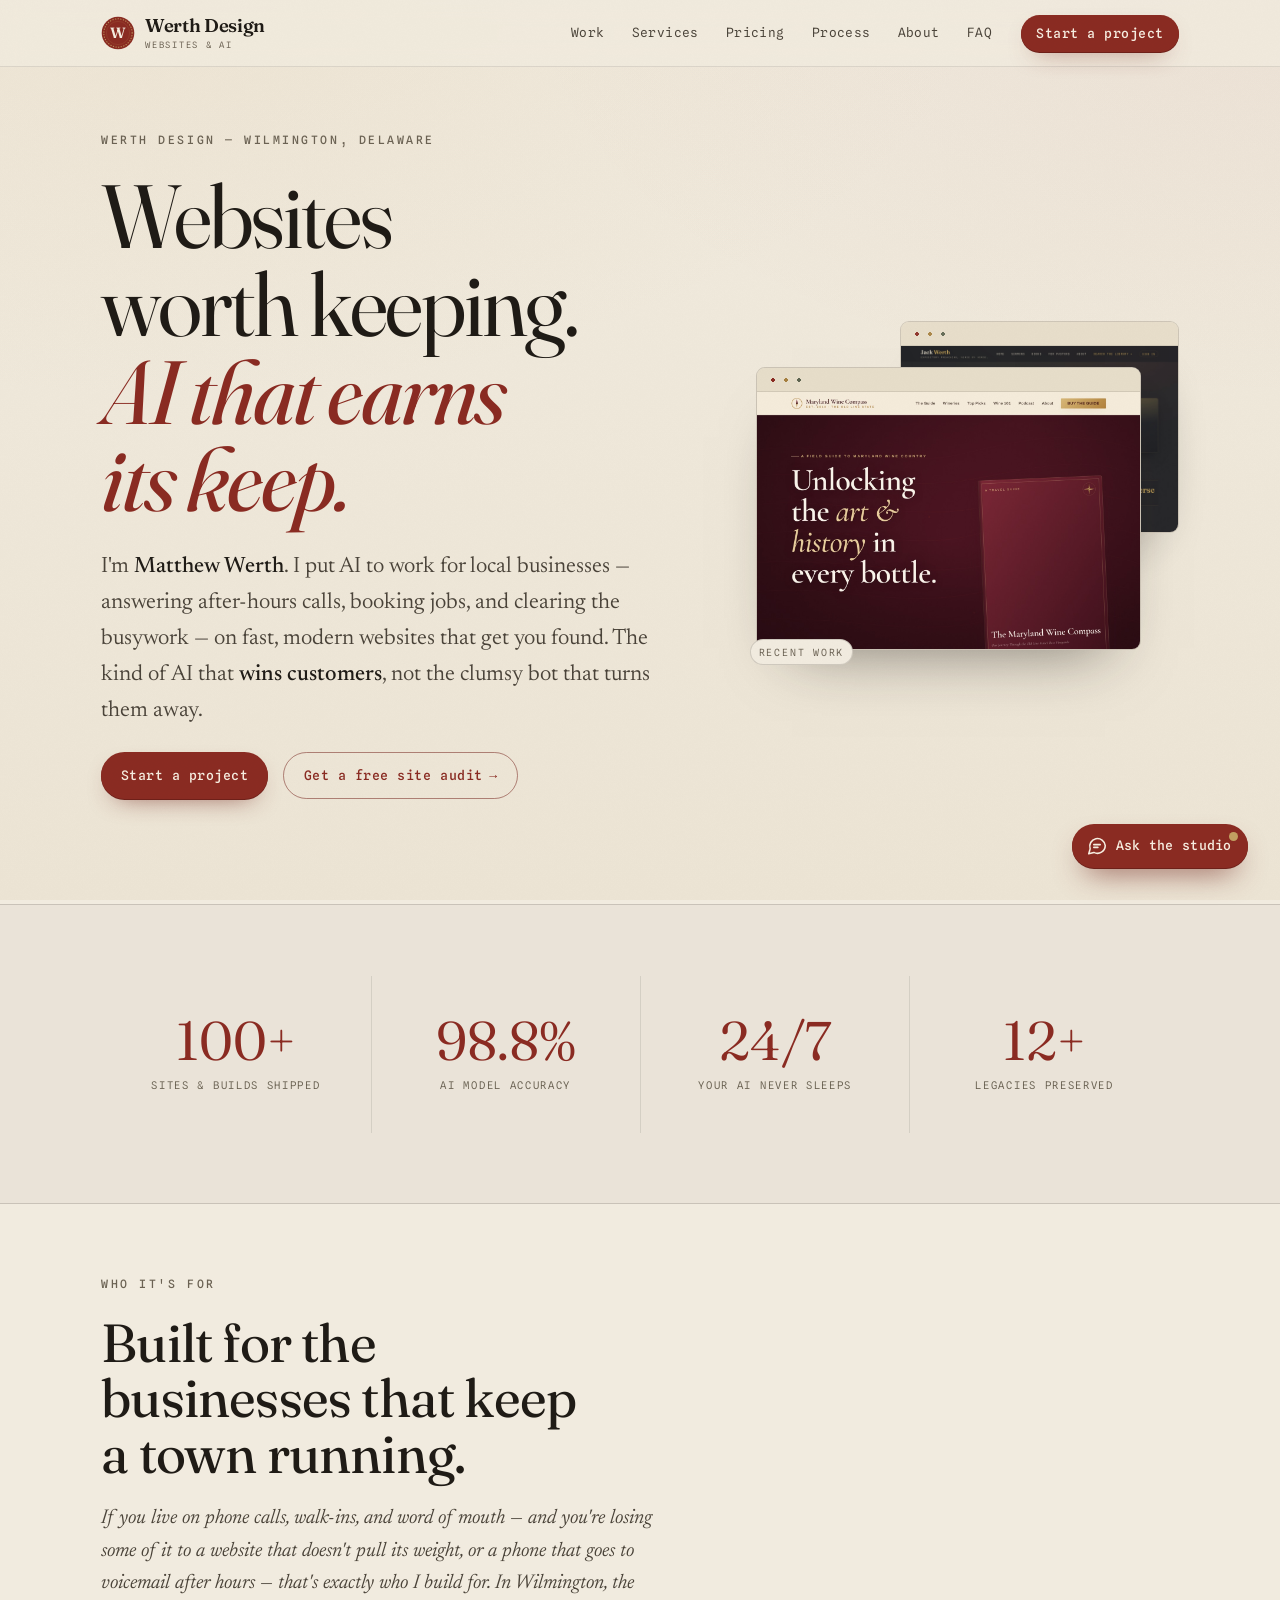
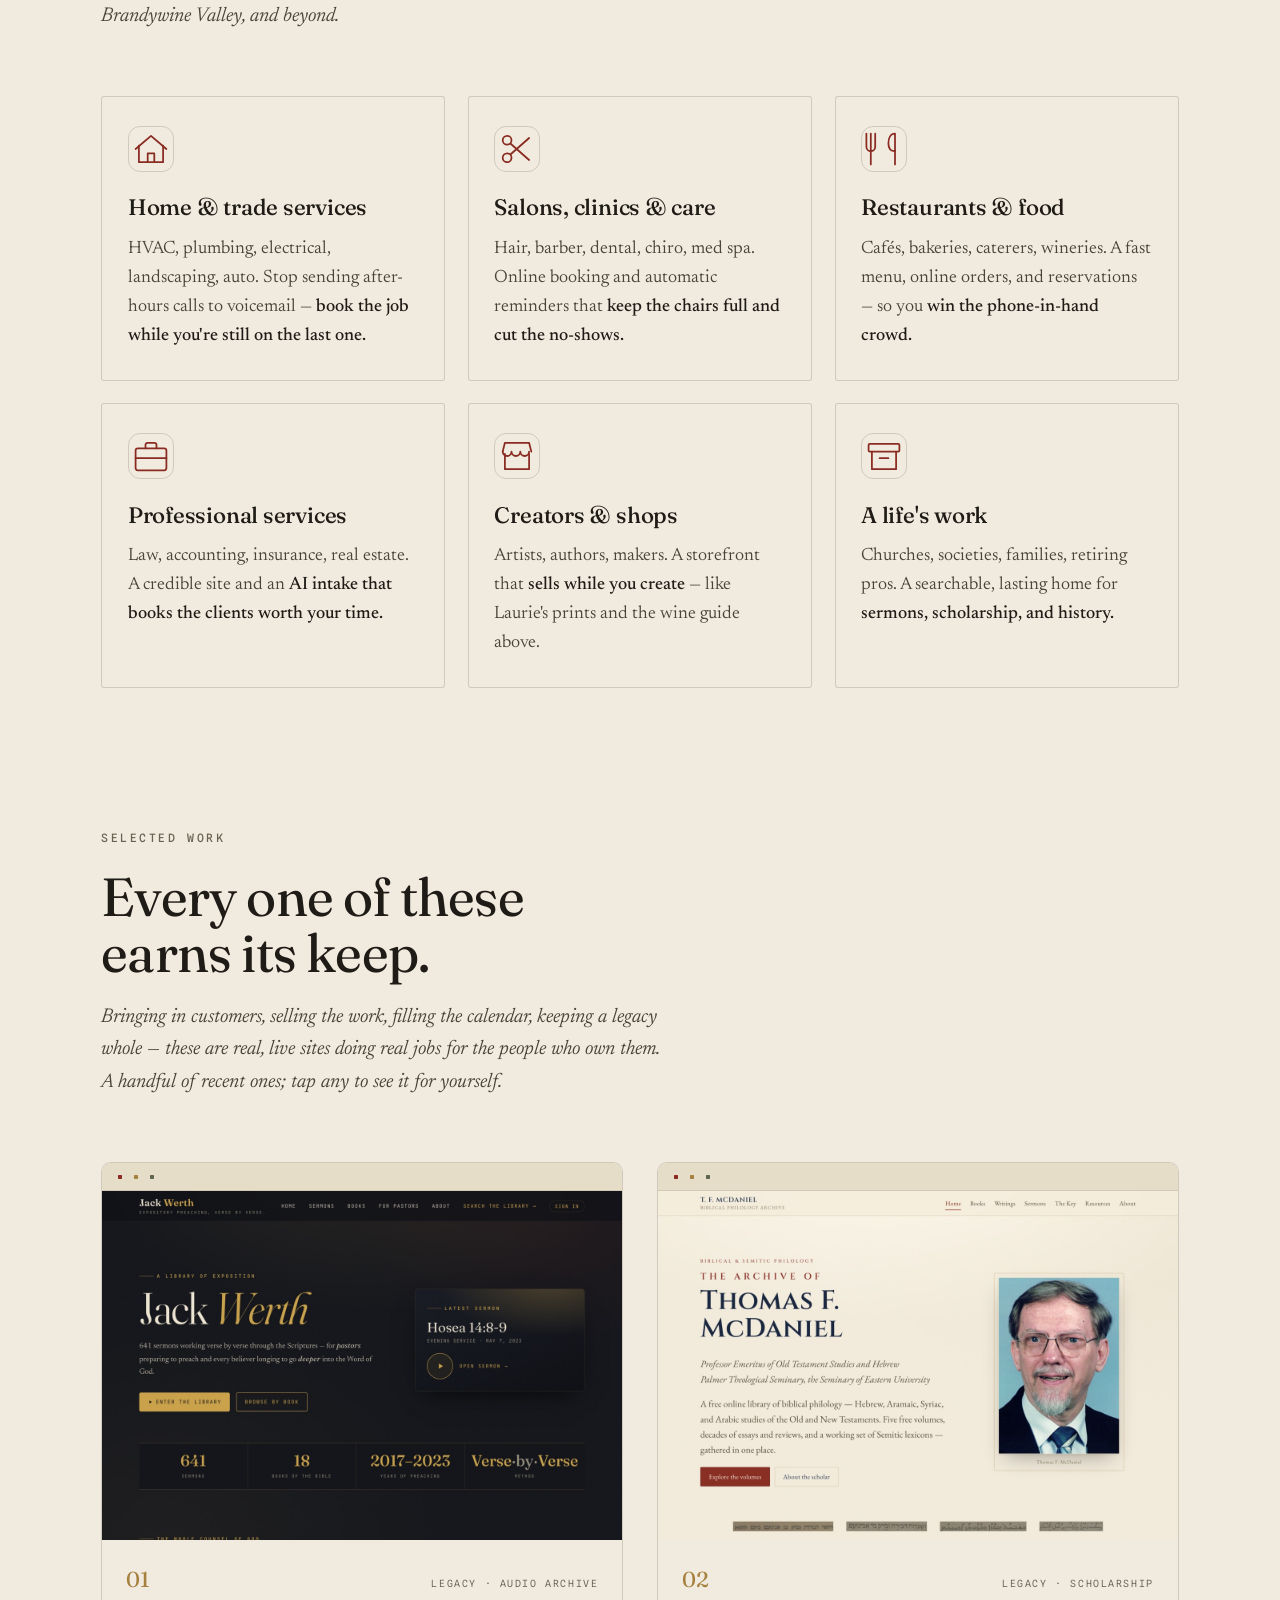
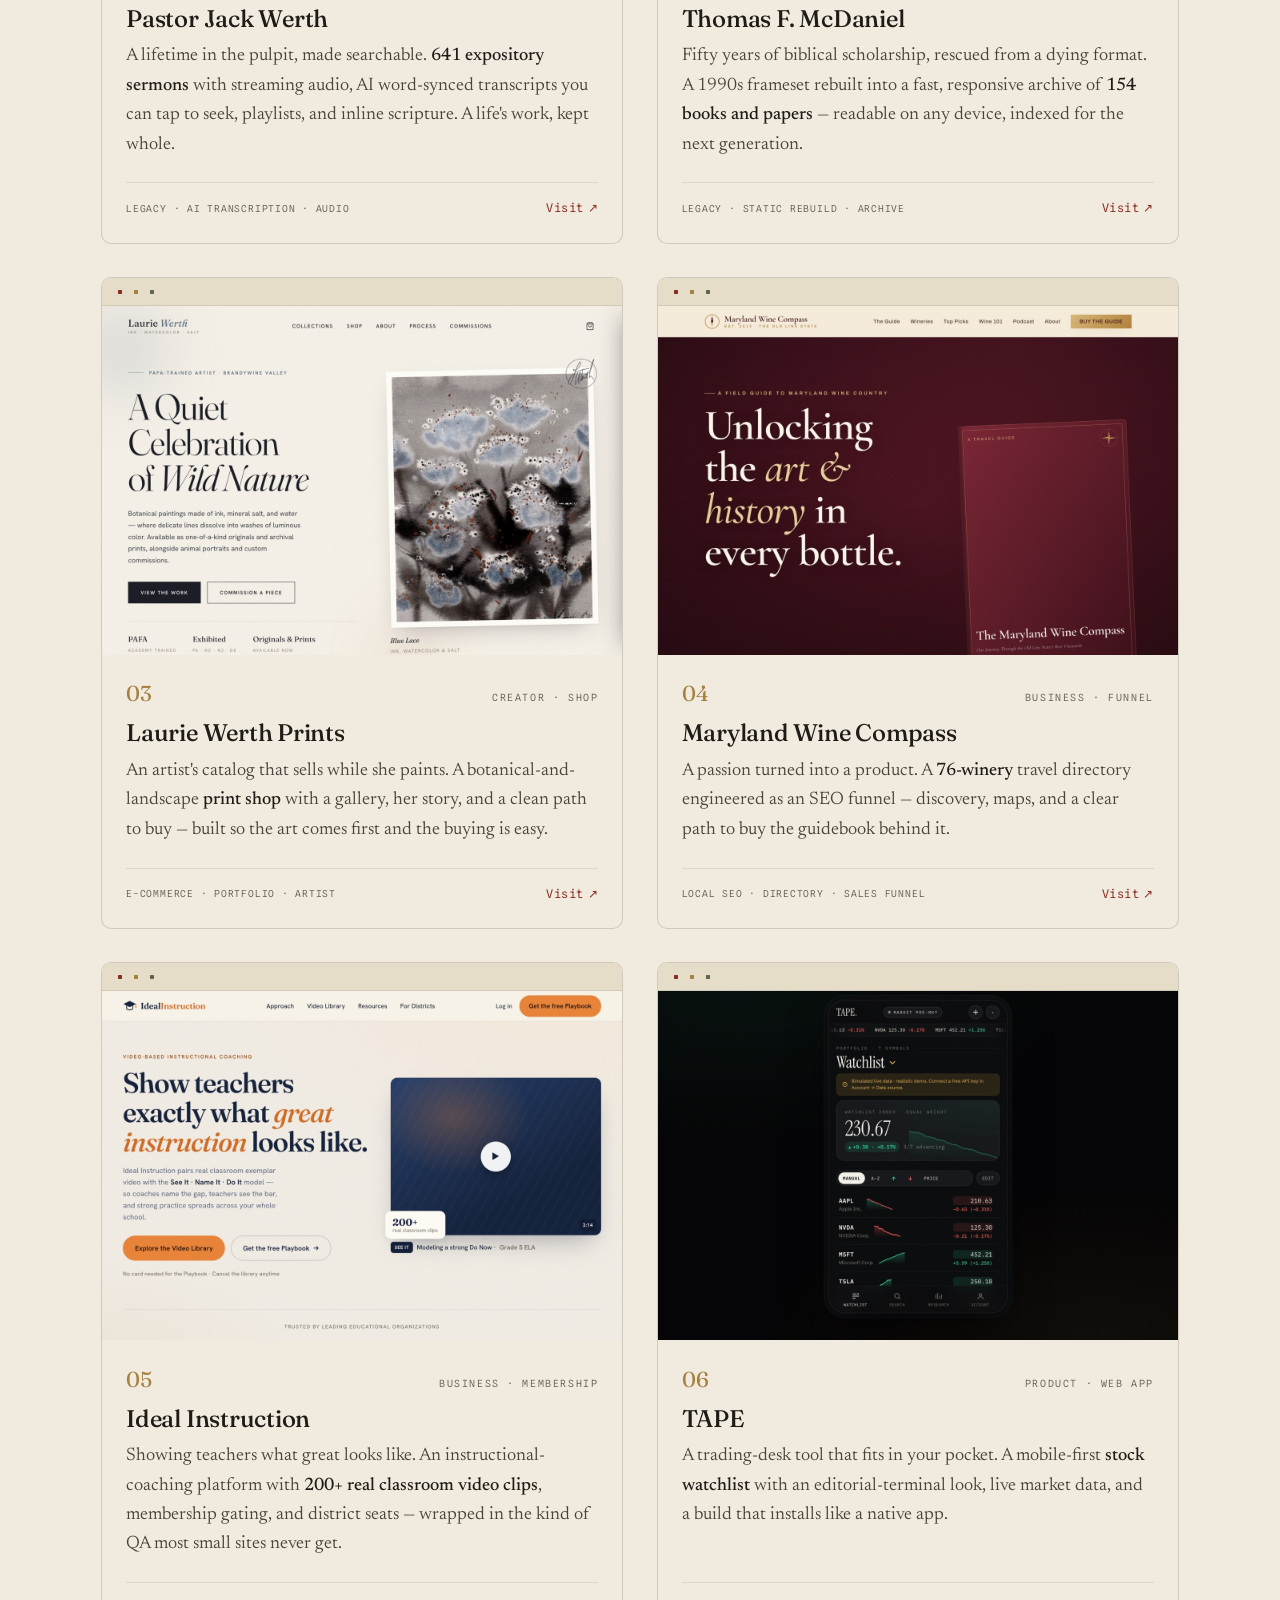
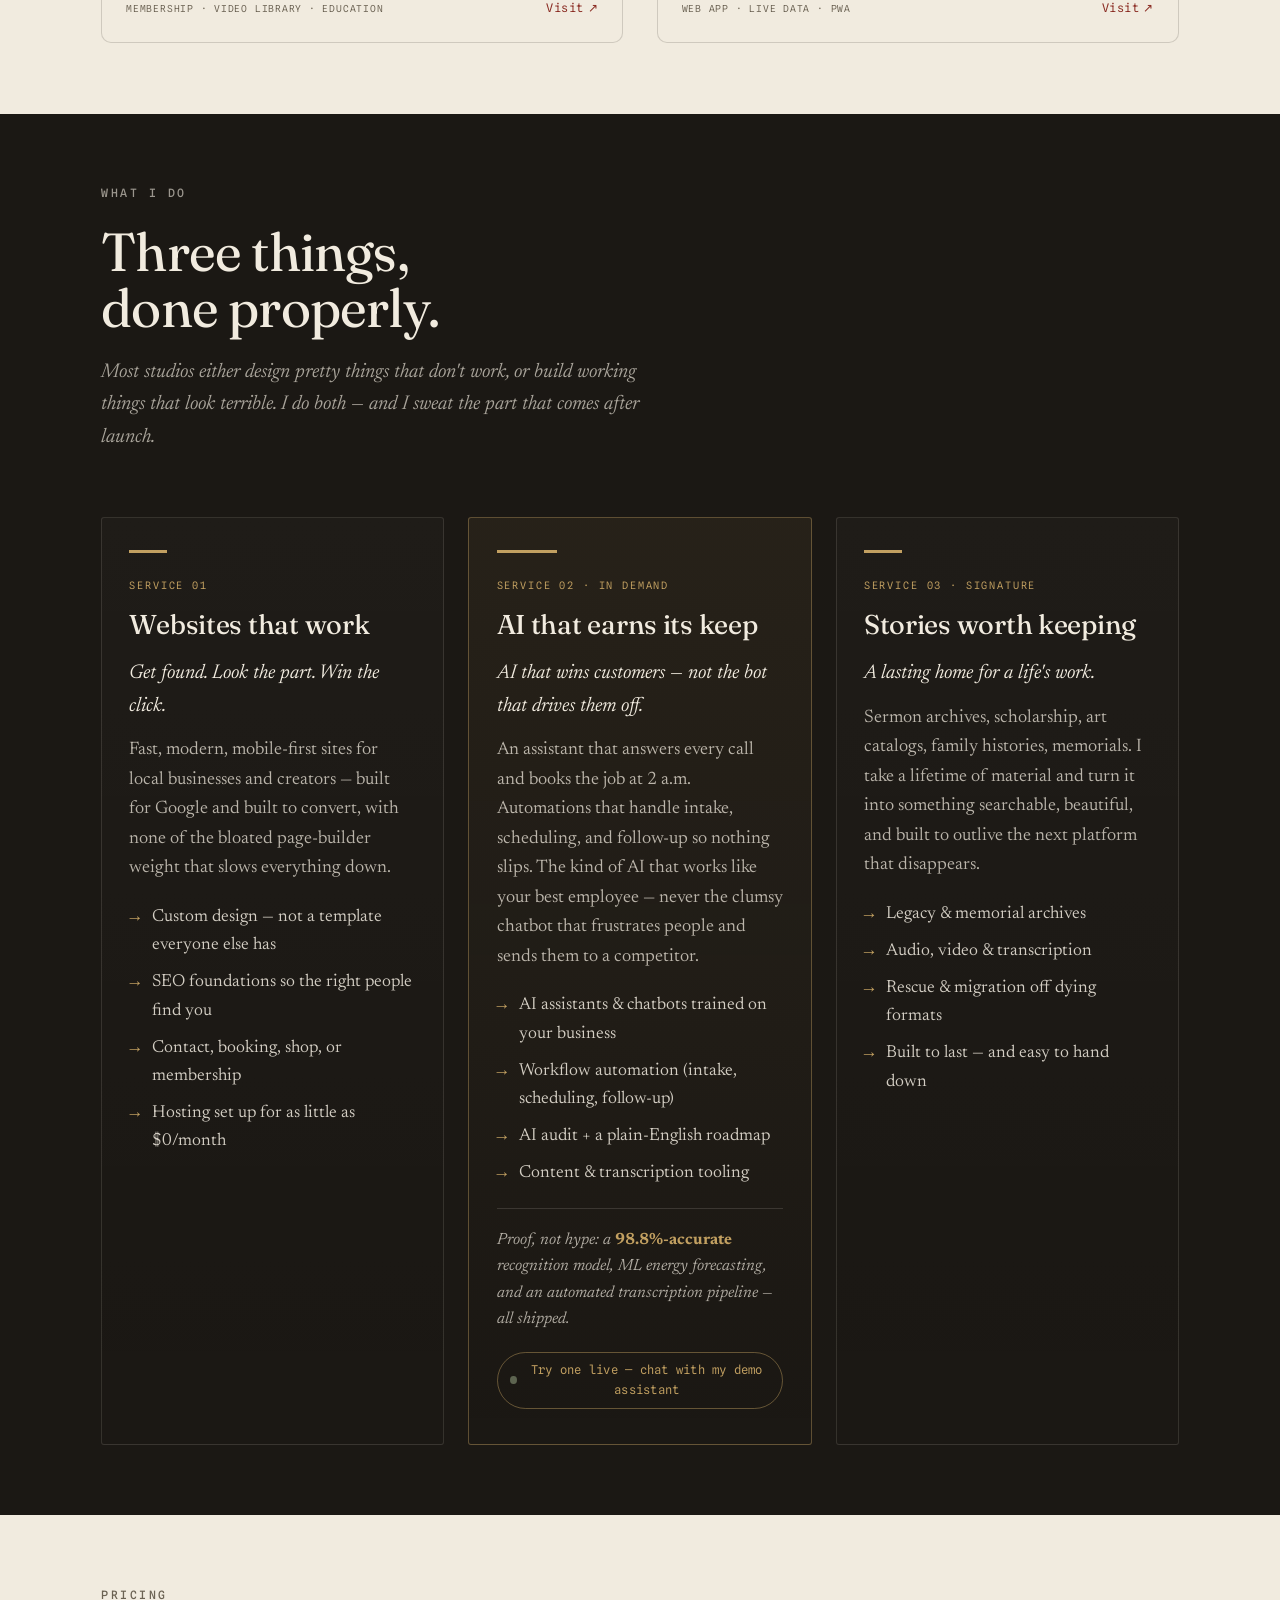
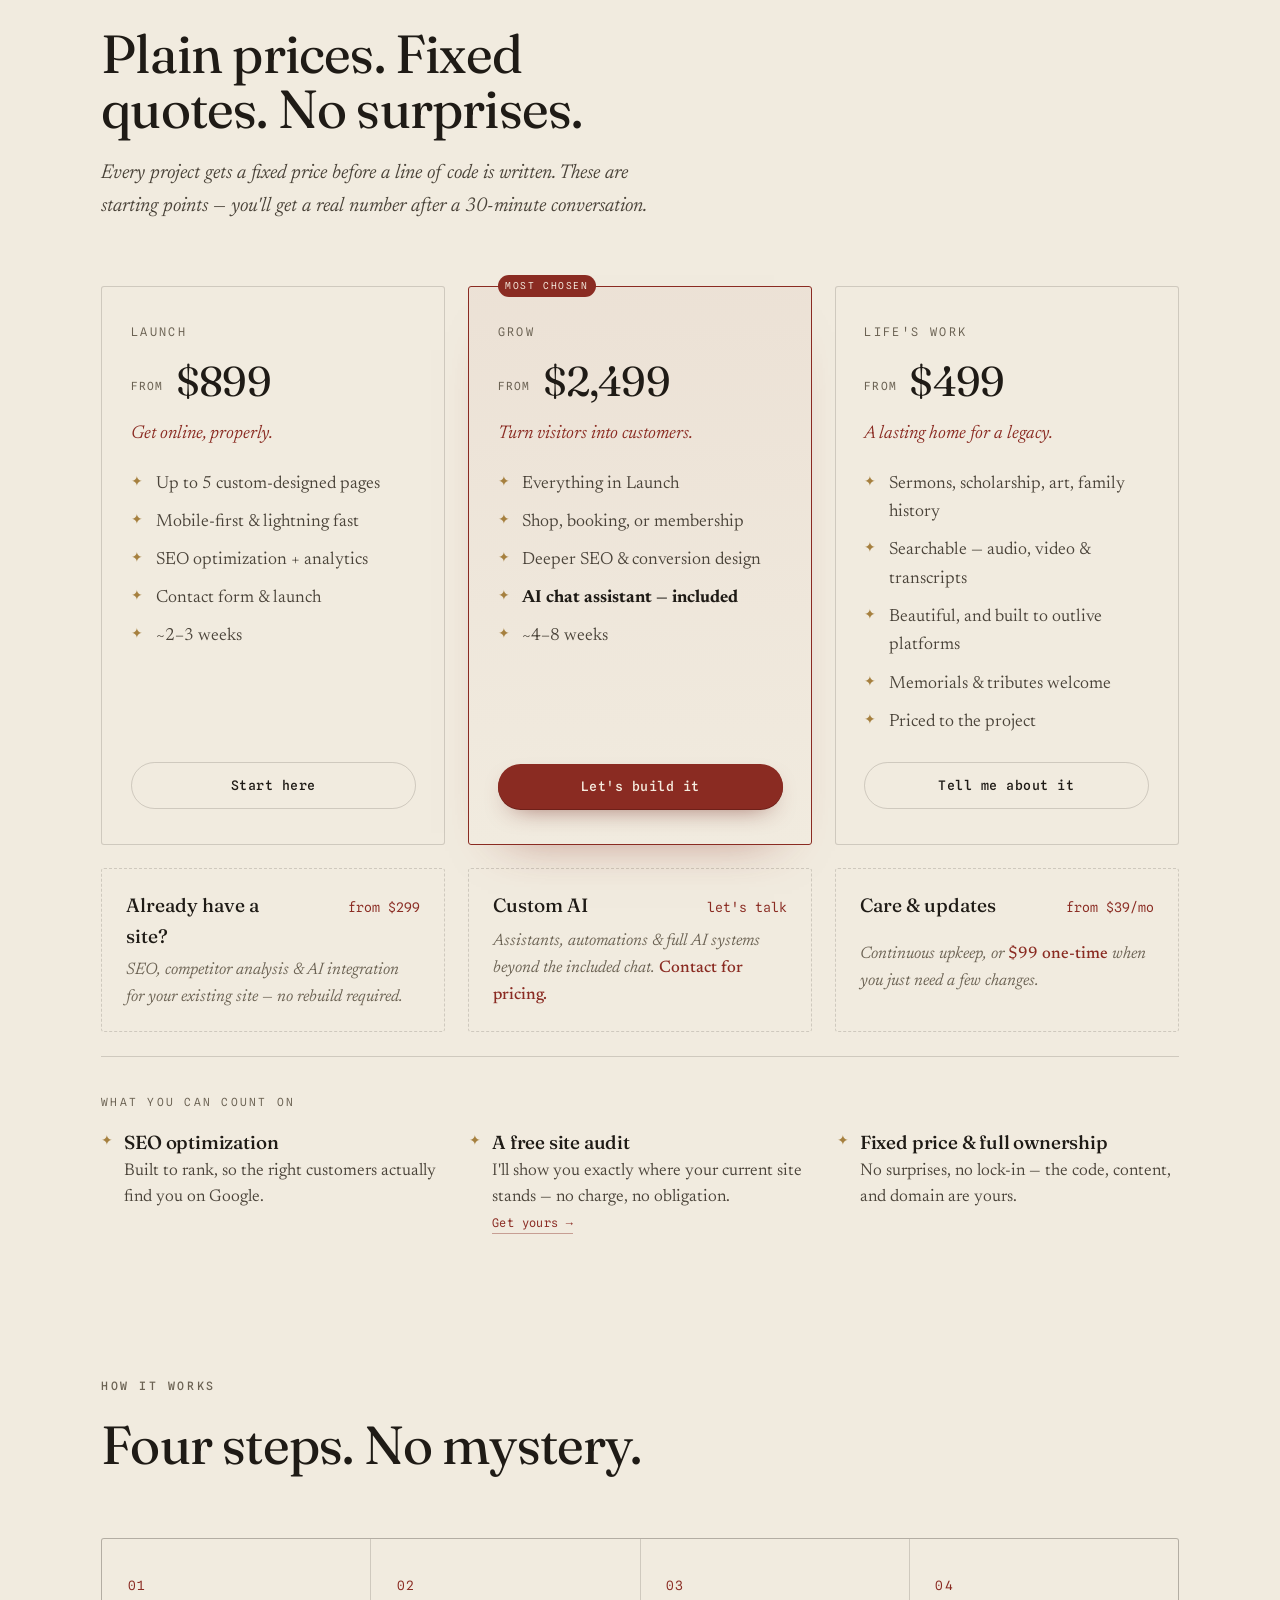
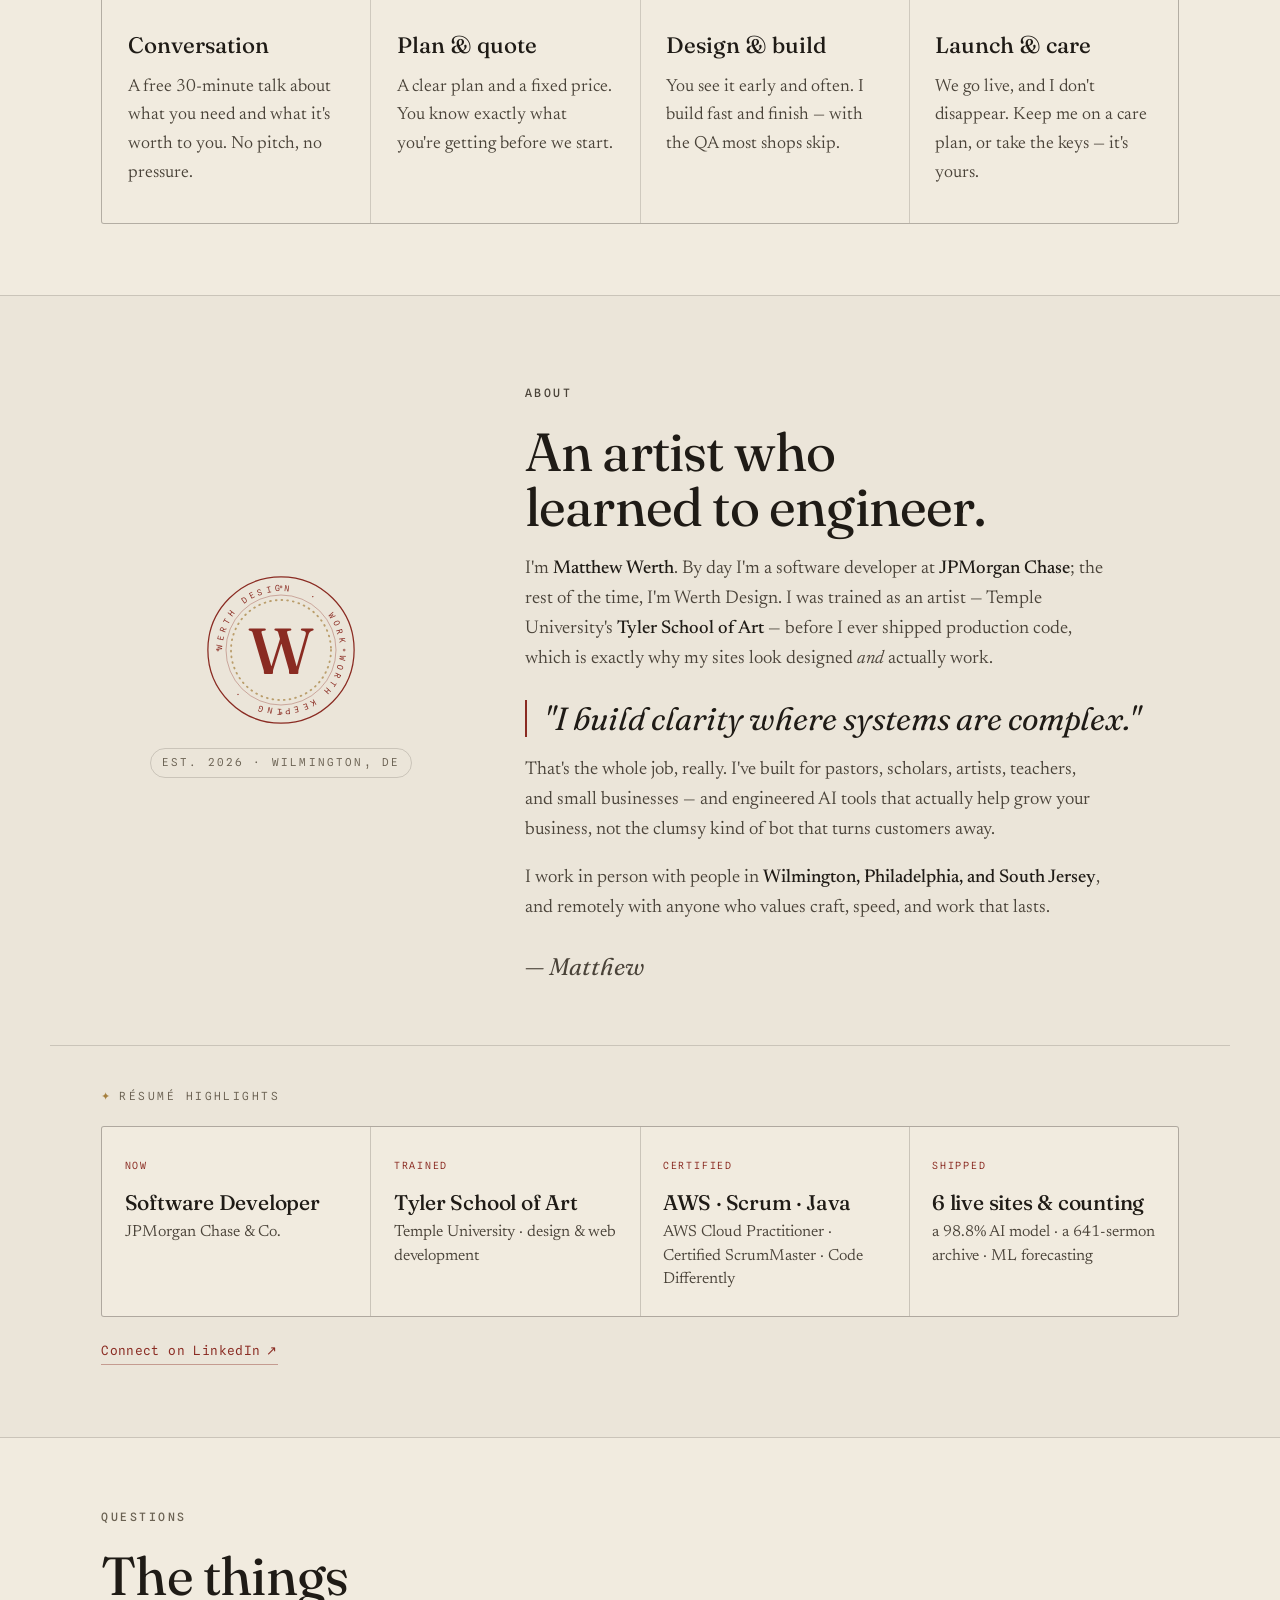
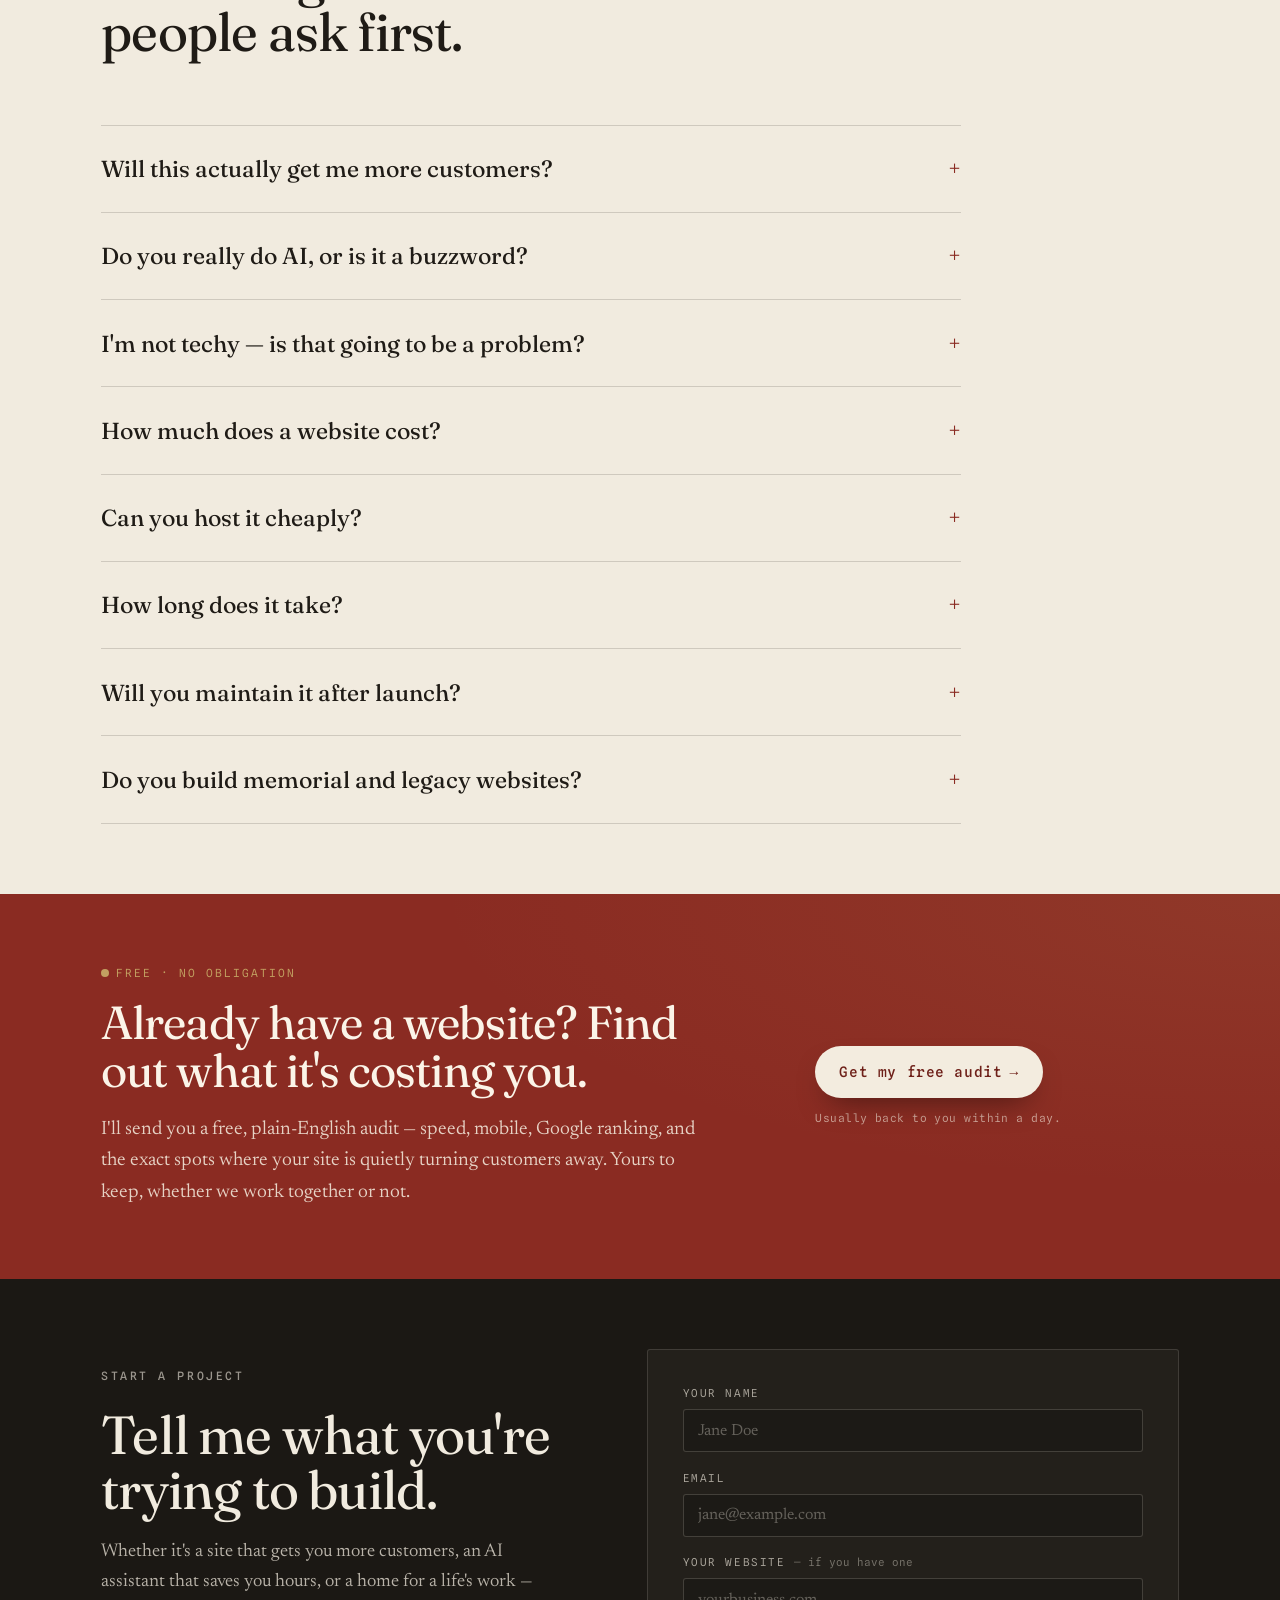
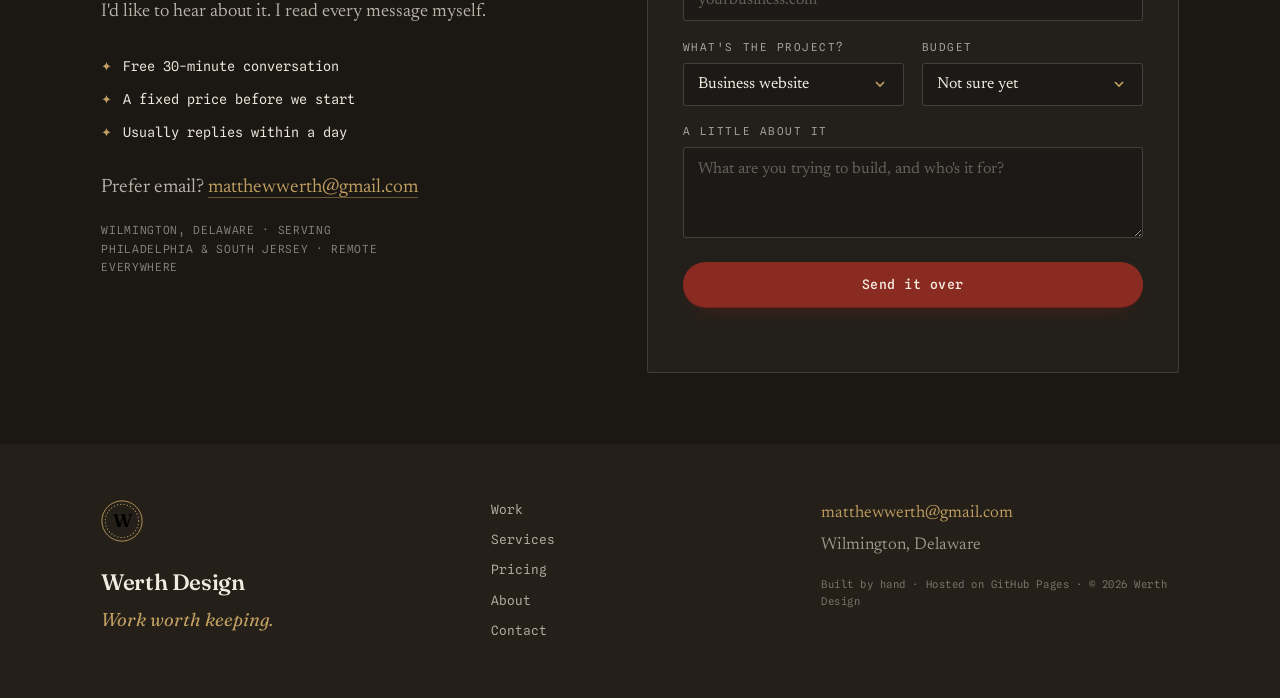
==== index.html @ b3cd01d4 "Raven chatbot: wire to Claude-backed Worker (scripted KB now the offline fallback) Co-Authored-By: C" ====
<!DOCTYPE html>
<html lang="en">
<head>
  <meta charset="UTF-8" />
  <meta name="viewport" content="width=device-width, initial-scale=1.0" />

  <!-- ============== SEO: PRIMARY ============== -->
  <title>Werth Design — AI &amp; websites that grow local businesses | Wilmington, DE</title>
  <meta name="description" content="Werth Design puts AI to work for local businesses — answering calls, booking jobs, and clearing the busywork — on fast websites that get you found on Google. Real AI implementation and web design in Wilmington, DE, serving Philadelphia &amp; South Jersey. Projects from $1,800, plus free site audits." />
  <meta name="keywords" content="web design Wilmington DE, small business website, AI consulting small business, AI implementation, AI chatbot for business, memorial website design, legacy website, life's work archive, sermon archive website, website designer Delaware, Philadelphia web designer, South Jersey web design" />
  <meta name="author" content="Matthew Werth" />
  <meta name="robots" content="index, follow, max-image-preview:large" />
  <link rel="canonical" href="https://werth.design/" />

  <!-- ============== SEO: OPEN GRAPH ============== -->
  <meta property="og:type" content="website" />
  <meta property="og:site_name" content="Werth Design" />
  <meta property="og:title" content="Werth Design — AI &amp; websites that grow local businesses" />
  <meta property="og:description" content="AI that wins customers — not the bot that drives them off — on fast websites that get you found. Real AI implementation &amp; web design in Wilmington, DE." />
  <meta property="og:url" content="https://werth.design/" />
  <meta property="og:image" content="https://werth.design/assets/og-image.png" />
  <meta property="og:image:width" content="1200" />
  <meta property="og:image:height" content="630" />
  <meta property="og:image:type" content="image/png" />
  <meta property="og:image:alt" content="Werth Design — Websites worth keeping. AI that earns its keep." />
  <meta property="og:locale" content="en_US" />

  <!-- ============== SEO: TWITTER ============== -->
  <meta name="twitter:card" content="summary_large_image" />
  <meta name="twitter:title" content="Werth Design — AI &amp; websites that grow local businesses" />
  <meta name="twitter:description" content="AI that wins customers — not the bot that drives them off — on fast websites that get you found. Real AI implementation &amp; web design in Wilmington, DE." />
  <meta name="twitter:image" content="https://werth.design/assets/og-image.png" />

  <meta name="theme-color" content="#1b1814" />
  <link rel="icon" type="image/svg+xml" href="assets/favicon.svg" />

  <!-- ============== FONTS ============== -->
  <link rel="preconnect" href="https://fonts.googleapis.com" />
  <link rel="preconnect" href="https://fonts.gstatic.com" crossorigin />
  <link href="https://fonts.googleapis.com/css2?family=Fraunces:ital,opsz,wght@0,9..144,300..700;1,9..144,400..600&family=Newsreader:ital,opsz,wght@0,6..72,300..500;1,6..72,300..420&family=Spline+Sans+Mono:wght@400;500;600&display=swap" rel="stylesheet" />

  <link rel="stylesheet" href="assets/styles.css?v=11" />
  <link rel="stylesheet" href="assets/chatbot.css?v=6" />

  <!-- ============== SEO: STRUCTURED DATA ============== -->
  <script type="application/ld+json">
  {
    "@context": "https://schema.org",
    "@type": "ProfessionalService",
    "name": "Werth Design",
    "description": "Web design, AI implementation, and legacy & memorial archive websites for small businesses, creators, and families.",
    "url": "https://werth.design/",
    "image": "https://werth.design/assets/og-image.png",
    "founder": {
      "@type": "Person",
      "name": "Matthew Werth",
      "jobTitle": "Web Designer & AI Developer",
      "alumniOf": { "@type": "CollegeOrUniversity", "name": "Temple University, Tyler School of Art" },
      "sameAs": ["https://www.linkedin.com/in/matthewwerth"]
    },
    "email": "matthewwerth@gmail.com",
    "priceRange": "$$",
    "areaServed": [
      { "@type": "City", "name": "Wilmington", "address": { "@type": "PostalAddress", "addressRegion": "DE", "addressCountry": "US" } },
      { "@type": "City", "name": "Philadelphia", "address": { "@type": "PostalAddress", "addressRegion": "PA", "addressCountry": "US" } },
      { "@type": "AdministrativeArea", "name": "South Jersey" }
    ],
    "address": { "@type": "PostalAddress", "addressLocality": "Wilmington", "addressRegion": "DE", "postalCode": "19810", "addressCountry": "US" },
    "knowsAbout": ["Web design", "AI implementation", "AI chatbots", "Workflow automation", "Memorial websites", "Legacy archives", "SEO", "GitHub Pages hosting"],
    "makesOffer": [
      { "@type": "Offer", "name": "Launch website", "priceCurrency": "USD", "price": "899", "description": "A fast, modern website that gets a local business found." },
      { "@type": "Offer", "name": "Grow website with AI chat", "priceCurrency": "USD", "price": "2499", "description": "A site that converts, with an AI chat assistant included." },
      { "@type": "Offer", "name": "Life's work / legacy site", "priceCurrency": "USD", "price": "499", "description": "A lasting, searchable home for a legacy or memorial." },
      { "@type": "Offer", "name": "Existing-site SEO, competitor analysis & AI integration", "priceCurrency": "USD", "price": "299", "description": "SEO, competitor analysis, and AI added to your current site — no rebuild." }
    ]
  }
  </script>
  <script type="application/ld+json">
  {
    "@context": "https://schema.org",
    "@type": "FAQPage",
    "mainEntity": [
      { "@type": "Question", "name": "Will this actually get me more customers?", "acceptedAnswer": { "@type": "Answer", "text": "That's the whole point. A fast site that ranks on Google, plus an assistant that answers and books every lead even after hours, means fewer missed calls and more booked jobs. I'd rather build you something that pays for itself than something that just looks nice." } },
      { "@type": "Question", "name": "I'm not techy — is that going to be a problem?", "acceptedAnswer": { "@type": "Answer", "text": "Not at all. You never touch code, servers, or settings — I handle all of it in plain English. If you can send a text, you can run what I build you, and I'm one message away whenever you need a hand." } },
      { "@type": "Question", "name": "Do you really do AI, or is it a buzzword?", "acceptedAnswer": { "@type": "Answer", "text": "Real AI. I've shipped an image-recognition model at 98.8% accuracy and an automated transcription pipeline. For your business that usually means an assistant trained on your services that answers customers and books appointments, an automation that handles intake or follow-up, or an honest audit of where AI actually pays off." } },
      { "@type": "Question", "name": "How much does a website cost?", "acceptedAnswer": { "@type": "Answer", "text": "Launch sites start at $1,800. Sites that sell or book, with AI built in, start around $4,500. Legacy archives and custom apps are quoted to the project. Every project gets a fixed price up front — no surprises." } },
      { "@type": "Question", "name": "Can you host it cheaply?", "acceptedAnswer": { "@type": "Answer", "text": "Yes. Many of my sites run on GitHub Pages and similar static hosting, which costs $0 per month. Usually your only ongoing cost is a domain name, around $12–20 a year." } },
      { "@type": "Question", "name": "Do you build memorial and legacy websites?", "acceptedAnswer": { "@type": "Answer", "text": "Yes — it's a specialty. I take a lifetime of material — sermons, scholarship, art, family history — and turn it into a searchable, beautiful archive built to outlive the next platform." } },
      { "@type": "Question", "name": "How long does it take?", "acceptedAnswer": { "@type": "Answer", "text": "A Launch site is usually 2–3 weeks. Larger sites with shops, memberships, or AI run 4–8 weeks. I work fast and finish." } },
      { "@type": "Question", "name": "Where are you located?", "acceptedAnswer": { "@type": "Answer", "text": "Wilmington, Delaware. I work in person with people in Wilmington, Philadelphia, and South Jersey, and remotely with anyone, anywhere." } }
    ]
  }
  </script>
</head>

<body>
<a class="skip-link" href="#main">Skip to content</a>

<!-- reading progress -->
<div class="scroll-progress" id="scroll-progress" aria-hidden="true"></div>

<!-- grain + vignette overlays -->
<div class="grain" aria-hidden="true"></div>

<!-- ====================== HEADER / NAV ====================== -->
<header class="site-header" id="top">
  <div class="wrap header-inner">
    <a class="brand" href="#top" aria-label="Werth Design — home">
      <span class="brand-seal stamp-in" aria-hidden="true">
        <svg viewBox="0 0 48 48" width="34" height="34" class="seal seal-mono">
          <circle cx="24" cy="24" r="23" fill="currentColor" />
          <circle class="seal-engrave" cx="24" cy="24" r="20" fill="none" stroke="#c2a061" stroke-width="1.5" stroke-dasharray="0.5 3.25" stroke-linecap="round" opacity="0.9" />
          <circle cx="24" cy="24" r="16.4" fill="none" stroke="#c2a061" stroke-width="0.5" opacity="0.4" />
          <text x="24" y="31.4" text-anchor="middle" font-family="Fraunces, Georgia, serif" font-weight="600" font-size="21" fill="#f3ecdf">W</text>
        </svg>
      </span>
      <span class="brand-words">
        <span class="brand-name">Werth Design</span>
        <span class="brand-tag">Websites &amp; AI</span>
      </span>
    </a>

    <nav class="nav" aria-label="Primary">
      <a href="#work">Work</a>
      <a href="#services">Services</a>
      <a href="#pricing">Pricing</a>
      <a href="#process">Process</a>
      <a href="#about">About</a>
      <a href="#faq">FAQ</a>
    </nav>

    <a class="btn btn-cta header-cta" href="#contact">Start a project</a>

    <button class="nav-toggle" aria-label="Open menu" aria-expanded="false" aria-controls="mobile-nav">
      <span></span><span></span><span></span>
    </button>
  </div>
  <div class="mobile-nav" id="mobile-nav" hidden>
    <a href="#work">Work</a>
    <a href="#services">Services</a>
    <a href="#pricing">Pricing</a>
    <a href="#process">Process</a>
    <a href="#about">About</a>
    <a href="#faq">FAQ</a>
    <a class="btn btn-cta" href="#contact">Start a project</a>
  </div>
</header>

<main id="main">

  <!-- ====================== HERO ====================== -->
  <section class="hero" aria-labelledby="hero-title">
    <div class="wrap hero-grid">
      <div class="hero-copy">
        <p class="kicker reveal">Werth Design — Wilmington, Delaware</p>
        <h1 class="hero-title reveal" id="hero-title">
          Websites worth keeping.
          <span class="accent">AI that earns its keep.</span>
        </h1>
        <p class="hero-lede reveal">
          I'm <strong>Matthew Werth</strong>. I put AI to work for local businesses — answering
          after-hours calls, booking jobs, and clearing the busywork — on fast, modern websites
          that get you found. The kind of AI that <strong>wins customers</strong>, not the clumsy
          bot that turns them away.
        </p>
        <div class="hero-actions reveal">
          <a class="btn btn-cta" href="#contact">Start a project</a>
          <a class="btn btn-audit" href="#contact" data-audit>Get a free site audit <span aria-hidden="true">→</span></a>
        </div>
        <p class="hero-meta reveal">
          Real AI · Custom design · Found on Google · Hosted for as little as <strong>$0/mo</strong>
        </p>
      </div>

      <aside class="hero-stack reveal" aria-hidden="true">
        <figure class="hero-shot hero-shot-back">
          <span class="hero-shot-bar"></span>
          <img src="assets/screenshots/pastorjackwerth.jpg" alt="" width="1300" height="874" loading="eager" />
        </figure>
        <figure class="hero-shot hero-shot-front">
          <span class="hero-shot-bar"></span>
          <img src="assets/screenshots/maryland-wine.jpg" alt="" width="1300" height="874" loading="eager" />
        </figure>
        <span class="hero-stack-tag">Recent&nbsp;work</span>
      </aside>
    </div>
  </section>

  <!-- ====================== PROOF STRIP ====================== -->
  <section class="proof" aria-label="By the numbers">
    <div class="wrap proof-grid">
      <div class="proof-item reveal"><span class="proof-num" data-count="100" data-suffix="+">100+</span><span class="proof-cap">sites &amp; builds shipped</span></div>
      <div class="proof-item reveal"><span class="proof-num" data-count="98.8" data-decimals="1" data-suffix="%">98.8%</span><span class="proof-cap">AI model accuracy</span></div>
      <div class="proof-item reveal"><span class="proof-num">24/7</span><span class="proof-cap">your AI never sleeps</span></div>
      <div class="proof-item reveal"><span class="proof-num" data-count="12" data-suffix="+">12+</span><span class="proof-cap">legacies preserved</span></div>
    </div>
  </section>

  <!-- ====================== WHO IT'S FOR ====================== -->
  <section class="who" id="who" aria-labelledby="who-title">
    <div class="wrap">
      <header class="section-head reveal">
        <p class="kicker">Who it's for</p>
        <h2 class="section-title" id="who-title">Built for the businesses that keep a town&nbsp;running.</h2>
        <p class="section-sub">If you live on phone calls, walk-ins, and word of mouth — and you're losing some of it to a website that doesn't pull its weight, or a phone that goes to voicemail after hours — that's exactly who I build for. In Wilmington, the Brandywine Valley, and beyond.</p>
      </header>

      <ul class="who-grid">
        <li class="who-card reveal">
          <span class="who-icon" aria-hidden="true">
            <svg viewBox="0 0 40 40"><g fill="none" stroke="currentColor" stroke-width="1.6" stroke-linecap="round" stroke-linejoin="round">
              <path d="M6 20 L20 8 L34 20"/><path d="M9 17 V32 H31 V17"/><path d="M17 32 V24 H23 V32"/>
            </g></svg>
          </span>
          <h3>Home &amp; trade services</h3>
          <p>HVAC, plumbing, electrical, landscaping, auto. Stop sending after-hours calls to voicemail — <strong>book the job while you're still on the last one.</strong></p>
        </li>
        <li class="who-card reveal">
          <span class="who-icon" aria-hidden="true">
            <svg viewBox="0 0 40 40"><g fill="none" stroke="currentColor" stroke-width="1.6" stroke-linecap="round" stroke-linejoin="round">
              <circle cx="11" cy="12" r="4"/><circle cx="11" cy="28" r="4"/><path d="M14 15 L31 30"/><path d="M14 25 L31 10"/>
            </g></svg>
          </span>
          <h3>Salons, clinics &amp; care</h3>
          <p>Hair, barber, dental, chiro, med spa. Online booking and automatic reminders that <strong>keep the chairs full and cut the no-shows.</strong></p>
        </li>
        <li class="who-card reveal">
          <span class="who-icon" aria-hidden="true">
            <svg viewBox="0 0 40 40"><g fill="none" stroke="currentColor" stroke-width="1.6" stroke-linecap="round" stroke-linejoin="round">
              <path d="M12 6 V18 a4 4 0 0 1 -8 0 V6"/><path d="M8 6 V20 M8 20 V34"/><path d="M30 6 c-4 0 -6 4 -6 9 s2 7 6 7 V6 Z"/><path d="M30 22 V34"/>
            </g></svg>
          </span>
          <h3>Restaurants &amp; food</h3>
          <p>Cafés, bakeries, caterers, wineries. A fast menu, online orders, and reservations — so you <strong>win the phone-in-hand crowd.</strong></p>
        </li>
        <li class="who-card reveal">
          <span class="who-icon" aria-hidden="true">
            <svg viewBox="0 0 40 40"><g fill="none" stroke="currentColor" stroke-width="1.6" stroke-linecap="round" stroke-linejoin="round">
              <rect x="6" y="13" width="28" height="20" rx="2"/><path d="M15 13 V10 a2 2 0 0 1 2 -2 h6 a2 2 0 0 1 2 2 V13"/><path d="M6 22 h28"/>
            </g></svg>
          </span>
          <h3>Professional services</h3>
          <p>Law, accounting, insurance, real estate. A credible site and an <strong>AI intake that books the clients worth your time.</strong></p>
        </li>
        <li class="who-card reveal">
          <span class="who-icon" aria-hidden="true">
            <svg viewBox="0 0 40 40"><g fill="none" stroke="currentColor" stroke-width="1.6" stroke-linecap="round" stroke-linejoin="round">
              <path d="M7 16 L9 8 H31 L33 16"/><path d="M7 16 a4 4 0 0 0 8 0 a4 4 0 0 0 8 0 a4 4 0 0 0 8 0"/><path d="M9 18 V32 H31 V18"/>
            </g></svg>
          </span>
          <h3>Creators &amp; shops</h3>
          <p>Artists, authors, makers. A storefront that <strong>sells while you create</strong> — like Laurie's prints and the wine guide above.</p>
        </li>
        <li class="who-card reveal">
          <span class="who-icon" aria-hidden="true">
            <svg viewBox="0 0 40 40"><g fill="none" stroke="currentColor" stroke-width="1.6" stroke-linecap="round" stroke-linejoin="round">
              <rect x="6" y="9" width="28" height="7" rx="1"/><path d="M9 16 V32 H31 V16"/><path d="M16 22 h8"/>
            </g></svg>
          </span>
          <h3>A life's work</h3>
          <p>Churches, societies, families, retiring pros. A searchable, lasting home for <strong>sermons, scholarship, and history.</strong></p>
        </li>
      </ul>
    </div>
  </section>

  <!-- ====================== WORK ====================== -->
  <section class="work" id="work" aria-labelledby="work-title">
    <div class="wrap">
      <header class="section-head reveal">
        <p class="kicker">Selected work</p>
        <h2 class="section-title" id="work-title">Every one of these earns its&nbsp;keep.</h2>
        <p class="section-sub">Bringing in customers, selling the work, filling the calendar, keeping a legacy whole — these are real, live sites doing real jobs for the people who own them. A handful of recent ones; tap any to see it for yourself.</p>
      </header>

      <ul class="plates">
        <!-- 1 -->
        <li class="card reveal">
          <a class="card-shot" href="https://pastorjackwerth.org" target="_blank" rel="noopener" aria-label="Visit Pastor Jack Werth">
            <img src="assets/screenshots/pastorjackwerth.jpg" alt="Screenshot of pastorjackwerth.org — a gold-on-black sermon library homepage showing 641 sermons" loading="lazy" width="1300" height="874" />
            <span class="card-visit">Visit site <span aria-hidden="true">↗</span></span>
          </a>
          <div class="card-body">
            <div class="card-top">
              <span class="card-no">01</span>
              <span class="card-cat">Legacy · Audio archive</span>
            </div>
            <h3 class="card-name">Pastor Jack Werth</h3>
            <p class="card-desc">A lifetime in the pulpit, made searchable. <strong>641 expository sermons</strong> with streaming audio, AI word-synced transcripts you can tap to seek, playlists, and inline scripture. A life's work, kept whole.</p>
            <div class="card-foot">
              <span class="tags">Legacy · AI transcription · Audio</span>
              <a class="card-link" href="https://pastorjackwerth.org" target="_blank" rel="noopener">Visit <span aria-hidden="true">↗</span></a>
            </div>
          </div>
        </li>

        <!-- 2 -->
        <li class="card reveal">
          <a class="card-shot" href="https://werth-code.github.io/tmcdaniel/" target="_blank" rel="noopener" aria-label="Visit the Thomas F. McDaniel archive">
            <img src="assets/screenshots/tmcdaniel.jpg" alt="Screenshot of the Thomas F. McDaniel biblical philology archive homepage" loading="lazy" width="1300" height="874" />
            <span class="card-visit">Visit site <span aria-hidden="true">↗</span></span>
          </a>
          <div class="card-body">
            <div class="card-top">
              <span class="card-no">02</span>
              <span class="card-cat">Legacy · Scholarship</span>
            </div>
            <h3 class="card-name">Thomas F. McDaniel</h3>
            <p class="card-desc">Fifty years of biblical scholarship, rescued from a dying format. A 1990s frameset rebuilt into a fast, responsive archive of <strong>154 books and papers</strong> — readable on any device, indexed for the next generation.</p>
            <div class="card-foot">
              <span class="tags">Legacy · Static rebuild · Archive</span>
              <a class="card-link" href="https://werth-code.github.io/tmcdaniel/" target="_blank" rel="noopener">Visit <span aria-hidden="true">↗</span></a>
            </div>
          </div>
        </li>

        <!-- 3 -->
        <li class="card reveal">
          <a class="card-shot" href="https://werth-code.github.io/laurie-werth-prints/" target="_blank" rel="noopener" aria-label="Visit Laurie Werth Prints">
            <img src="assets/screenshots/laurie-prints.jpg" alt="Screenshot of Laurie Werth Prints — a botanical art print shop homepage" loading="lazy" width="1300" height="874" />
            <span class="card-visit">Visit site <span aria-hidden="true">↗</span></span>
          </a>
          <div class="card-body">
            <div class="card-top">
              <span class="card-no">03</span>
              <span class="card-cat">Creator · Shop</span>
            </div>
            <h3 class="card-name">Laurie Werth Prints</h3>
            <p class="card-desc">An artist's catalog that sells while she paints. A botanical-and-landscape <strong>print shop</strong> with a gallery, her story, and a clean path to buy — built so the art comes first and the buying is easy.</p>
            <div class="card-foot">
              <span class="tags">E-commerce · Portfolio · Artist</span>
              <a class="card-link" href="https://werth-code.github.io/laurie-werth-prints/#shop" target="_blank" rel="noopener">Visit <span aria-hidden="true">↗</span></a>
            </div>
          </div>
        </li>

        <!-- 4 -->
        <li class="card reveal">
          <a class="card-shot" href="https://werth-code.github.io/maryland-wine-compass/index.html" target="_blank" rel="noopener" aria-label="Visit Maryland Wine Compass">
            <img src="assets/screenshots/maryland-wine.jpg" alt="Screenshot of Maryland Wine Compass — a burgundy wine travel guide homepage" loading="lazy" width="1300" height="874" />
            <span class="card-visit">Visit site <span aria-hidden="true">↗</span></span>
          </a>
          <div class="card-body">
            <div class="card-top">
              <span class="card-no">04</span>
              <span class="card-cat">Business · Funnel</span>
            </div>
            <h3 class="card-name">Maryland Wine Compass</h3>
            <p class="card-desc">A passion turned into a product. A <strong>76-winery</strong> travel directory engineered as an SEO funnel — discovery, maps, and a clear path to buy the guidebook behind it.</p>
            <div class="card-foot">
              <span class="tags">Local SEO · Directory · Sales funnel</span>
              <a class="card-link" href="https://werth-code.github.io/maryland-wine-compass/index.html" target="_blank" rel="noopener">Visit <span aria-hidden="true">↗</span></a>
            </div>
          </div>
        </li>

        <!-- 5 -->
        <li class="card reveal">
          <a class="card-shot" href="https://werth-code.github.io/ideal-instruction-preview/" target="_blank" rel="noopener" aria-label="Visit Ideal Instruction">
            <img src="assets/screenshots/ideal-instruction.jpg" alt="Screenshot of Ideal Instruction — an instructional-coaching video library homepage" loading="lazy" width="1300" height="874" />
            <span class="card-visit">Visit site <span aria-hidden="true">↗</span></span>
          </a>
          <div class="card-body">
            <div class="card-top">
              <span class="card-no">05</span>
              <span class="card-cat">Business · Membership</span>
            </div>
            <h3 class="card-name">Ideal Instruction</h3>
            <p class="card-desc">Showing teachers what great looks like. An instructional-coaching platform with <strong>200+ real classroom video clips</strong>, membership gating, and district seats — wrapped in the kind of QA most small sites never get.</p>
            <div class="card-foot">
              <span class="tags">Membership · Video library · Education</span>
              <a class="card-link" href="https://werth-code.github.io/ideal-instruction-preview/" target="_blank" rel="noopener">Visit <span aria-hidden="true">↗</span></a>
            </div>
          </div>
        </li>

        <!-- 6 -->
        <li class="card reveal">
          <a class="card-shot" href="https://werth-code.github.io/tape/" target="_blank" rel="noopener" aria-label="Visit TAPE">
            <img src="assets/screenshots/tape.jpg" alt="Screenshot of TAPE — a mobile-first stock watchlist web app shown in a phone mockup" loading="lazy" width="1300" height="874" />
            <span class="card-visit">Visit site <span aria-hidden="true">↗</span></span>
          </a>
          <div class="card-body">
            <div class="card-top">
              <span class="card-no">06</span>
              <span class="card-cat">Product · Web app</span>
            </div>
            <h3 class="card-name">TAPE</h3>
            <p class="card-desc">A trading-desk tool that fits in your pocket. A mobile-first <strong>stock watchlist</strong> with an editorial-terminal look, live market data, and a build that installs like a native app.</p>
            <div class="card-foot">
              <span class="tags">Web app · Live data · PWA</span>
              <a class="card-link" href="https://werth-code.github.io/tape/" target="_blank" rel="noopener">Visit <span aria-hidden="true">↗</span></a>
            </div>
          </div>
        </li>
      </ul>
    </div>
  </section>

  <!-- ====================== SERVICES ====================== -->
  <section class="services" id="services" aria-labelledby="services-title">
    <div class="wrap">
      <header class="section-head reveal">
        <p class="kicker">What I do</p>
        <h2 class="section-title" id="services-title">Three things, done&nbsp;properly.</h2>
        <p class="section-sub">Most studios either design pretty things that don't work, or build working things that look terrible. I do both — and I sweat the part that comes after launch.</p>
      </header>

      <div class="svc-grid">
        <article class="svc reveal">
          <div class="svc-rule" aria-hidden="true"></div>
          <p class="svc-tag">Service 01</p>
          <h3 class="svc-name">Websites that work</h3>
          <p class="svc-pitch">Get found. Look the part. Win the click.</p>
          <p class="svc-body">Fast, modern, mobile-first sites for local businesses and creators — built for Google and built to convert, with none of the bloated page-builder weight that slows everything down.</p>
          <ul class="svc-list">
            <li>Custom design — not a template everyone else has</li>
            <li>SEO foundations so the right people find you</li>
            <li>Contact, booking, shop, or membership</li>
            <li>Hosting set up for as little as $0/month</li>
          </ul>
        </article>

        <article class="svc svc-feature reveal">
          <div class="svc-rule" aria-hidden="true"></div>
          <p class="svc-tag">Service 02 · In demand</p>
          <h3 class="svc-name">AI that earns its keep</h3>
          <p class="svc-pitch">AI that wins customers — not the bot that drives them off.</p>
          <p class="svc-body">An assistant that answers every call and books the job at 2&nbsp;a.m. Automations that handle intake, scheduling, and follow-up so nothing slips. The kind of AI that works like your best employee — never the clumsy chatbot that frustrates people and sends them to a competitor.</p>
          <ul class="svc-list">
            <li>AI assistants &amp; chatbots trained on your business</li>
            <li>Workflow automation (intake, scheduling, follow-up)</li>
            <li>AI audit + a plain-English roadmap</li>
            <li>Content &amp; transcription tooling</li>
          </ul>
          <p class="svc-proof">Proof, not hype: a <strong>98.8%-accurate</strong> recognition model, ML energy forecasting, and an automated transcription pipeline — all shipped.</p>
          <button type="button" class="svc-demo" data-open-chat>
            <span class="svc-demo-dot" aria-hidden="true"></span> Try one live — chat with my demo assistant
          </button>
        </article>

        <article class="svc reveal">
          <div class="svc-rule" aria-hidden="true"></div>
          <p class="svc-tag">Service 03 · Signature</p>
          <h3 class="svc-name">Stories worth keeping</h3>
          <p class="svc-pitch">A lasting home for a life's work.</p>
          <p class="svc-body">Sermon archives, scholarship, art catalogs, family histories, memorials. I take a lifetime of material and turn it into something searchable, beautiful, and built to outlive the next platform that disappears.</p>
          <ul class="svc-list">
            <li>Legacy &amp; memorial archives</li>
            <li>Audio, video &amp; transcription</li>
            <li>Rescue &amp; migration off dying formats</li>
            <li>Built to last — and easy to hand down</li>
          </ul>
        </article>
      </div>
    </div>
  </section>

  <!-- ====================== PRICING ====================== -->
  <section class="pricing" id="pricing" aria-labelledby="pricing-title">
    <div class="wrap">
      <header class="section-head reveal">
        <p class="kicker">Pricing</p>
        <h2 class="section-title" id="pricing-title">Plain prices. Fixed quotes. No&nbsp;surprises.</h2>
        <p class="section-sub">Every project gets a fixed price before a line of code is written. These are starting points — you'll get a real number after a 30-minute conversation.</p>
      </header>

      <div class="price-grid">
        <article class="price reveal">
          <p class="price-name">Launch</p>
          <p class="price-amount"><span class="from">from</span> $899</p>
          <p class="price-for">Get online, properly.</p>
          <ul class="price-list">
            <li>Up to 5 custom-designed pages</li>
            <li>Mobile-first &amp; lightning fast</li>
            <li>SEO optimization + analytics</li>
            <li>Contact form &amp; launch</li>
            <li>~2–3 weeks</li>
          </ul>
          <a class="btn btn-ghost price-btn" href="#contact">Start here</a>
        </article>

        <article class="price price-best reveal">
          <p class="price-flag">Most chosen</p>
          <p class="price-name">Grow</p>
          <p class="price-amount"><span class="from">from</span> $2,499</p>
          <p class="price-for">Turn visitors into customers.</p>
          <ul class="price-list">
            <li>Everything in Launch</li>
            <li>Shop, booking, or membership</li>
            <li>Deeper SEO &amp; conversion design</li>
            <li><strong>AI chat assistant — included</strong></li>
            <li>~4–8 weeks</li>
          </ul>
          <a class="btn btn-cta price-btn" href="#contact">Let's build it</a>
        </article>

        <article class="price reveal">
          <p class="price-name">Life's work</p>
          <p class="price-amount"><span class="from">from</span> $499</p>
          <p class="price-for">A lasting home for a legacy.</p>
          <ul class="price-list">
            <li>Sermons, scholarship, art, family history</li>
            <li>Searchable — audio, video &amp; transcripts</li>
            <li>Beautiful, and built to outlive platforms</li>
            <li>Memorials &amp; tributes welcome</li>
            <li>Priced to the project</li>
          </ul>
          <a class="btn btn-ghost price-btn" href="#contact">Tell me about it</a>
        </article>
      </div>

      <div class="price-addons reveal">
        <div class="addon">
          <span class="addon-label">Already have a site?</span>
          <span class="addon-price">from $299</span>
          <span class="addon-note">SEO, competitor analysis &amp; AI integration for your existing site — no rebuild required.</span>
        </div>
        <div class="addon">
          <span class="addon-label">Custom AI</span>
          <span class="addon-price">let's talk</span>
          <span class="addon-note">Assistants, automations &amp; full AI systems beyond the included chat. <strong>Contact for pricing.</strong></span>
        </div>
        <div class="addon">
          <span class="addon-label">Care &amp; updates</span>
          <span class="addon-price">from $39/mo</span>
          <span class="addon-note">Continuous upkeep, or <strong>$99 one-time</strong> when you just need a few changes.</span>
        </div>
      </div>

      <div class="price-perks reveal">
        <p class="perks-lead">What you can count on</p>
        <ul class="perks-list">
          <li>
            <span class="perk-mark" aria-hidden="true">✦</span>
            <span class="perk-text"><strong>SEO optimization</strong>Built to rank, so the right customers actually find you on Google.</span>
          </li>
          <li>
            <span class="perk-mark" aria-hidden="true">✦</span>
            <span class="perk-text"><strong>A free site audit</strong>I'll show you exactly where your current site stands — no charge, no obligation. <a class="perk-link" href="#contact" data-audit>Get yours&nbsp;→</a></span>
          </li>
          <li>
            <span class="perk-mark" aria-hidden="true">✦</span>
            <span class="perk-text"><strong>Fixed price &amp; full ownership</strong>No surprises, no lock-in — the code, content, and domain are yours.</span>
          </li>
        </ul>
      </div>
    </div>
  </section>

  <!-- ====================== PROCESS ====================== -->
  <section class="process" id="process" aria-labelledby="process-title">
    <div class="wrap">
      <header class="section-head reveal">
        <p class="kicker">How it works</p>
        <h2 class="section-title" id="process-title">Four steps. No&nbsp;mystery.</h2>
      </header>
      <ol class="steps">
        <li class="step reveal">
          <span class="step-no">01</span>
          <h3>Conversation</h3>
          <p>A free 30-minute talk about what you need and what it's worth to you. No pitch, no pressure.</p>
        </li>
        <li class="step reveal">
          <span class="step-no">02</span>
          <h3>Plan &amp; quote</h3>
          <p>A clear plan and a fixed price. You know exactly what you're getting before we start.</p>
        </li>
        <li class="step reveal">
          <span class="step-no">03</span>
          <h3>Design &amp; build</h3>
          <p>You see it early and often. I build fast and finish — with the QA most shops skip.</p>
        </li>
        <li class="step reveal">
          <span class="step-no">04</span>
          <h3>Launch &amp; care</h3>
          <p>We go live, and I don't disappear. Keep me on a care plan, or take the keys — it's yours.</p>
        </li>
      </ol>
    </div>
  </section>

  <!-- ====================== ABOUT ====================== -->
  <section class="about" id="about" aria-labelledby="about-title">
    <div class="wrap about-grid">
      <div class="about-rail reveal" aria-hidden="true">
        <span class="seal-colophon">
          <svg viewBox="0 0 120 120" width="150" height="150" class="seal">
            <defs>
              <path id="sealArcAbout" d="M60,60 m-47,0 a47,47 0 1,1 94,0 a47,47 0 1,1 -94,0" />
            </defs>
            <circle cx="60" cy="60" r="58.5" fill="none" stroke="currentColor" stroke-width="1" />
            <g class="seal-ring">
              <text class="seal-text" font-family="'Spline Sans Mono', monospace" font-size="6.6" letter-spacing="2.9" fill="currentColor">
                <textPath href="#sealArcAbout" startOffset="0">WERTH&#160;DESIGN&#160;&#160;&#183;&#160;&#160;WORK&#160;WORTH&#160;KEEPING&#160;&#160;&#183;&#160;&#160;</textPath>
              </text>
            </g>
            <circle cx="60" cy="60" r="44" fill="none" stroke="currentColor" stroke-width="0.6" opacity="0.45" />
            <circle class="seal-engrave seal-engrave-rev" cx="60" cy="60" r="40" fill="none" stroke="var(--brass)" stroke-width="1.5" stroke-dasharray="0.6 4" stroke-linecap="round" opacity="0.7" />
            <text x="60" y="79" text-anchor="middle" font-family="Fraunces, serif" font-weight="500" font-size="52" fill="currentColor">W</text>
            <g fill="currentColor" opacity="0.6">
              <circle cx="60" cy="9.5" r="1.1" /><circle cx="110.5" cy="60" r="1.1" />
              <circle cx="60" cy="110.5" r="1.1" /><circle cx="9.5" cy="60" r="1.1" />
            </g>
          </svg>
        </span>
        <p class="about-stamp">Est. 2026 · Wilmington, DE</p>
      </div>
      <div class="about-copy reveal">
        <p class="kicker">About</p>
        <h2 class="section-title" id="about-title">An artist who learned to&nbsp;engineer.</h2>
        <p>I'm <strong>Matthew Werth</strong>. By day I'm a software developer at <strong>JPMorgan Chase</strong>; the rest of the time, I'm Werth Design. I was trained as an artist — Temple University's <strong>Tyler School of Art</strong> — before I ever shipped production code, which is exactly why my sites look designed <em>and</em> actually work.</p>
        <blockquote class="about-quote">"I build clarity where systems are complex."</blockquote>
        <p>That's the whole job, really. I've built for pastors, scholars, artists, teachers, and small businesses — and engineered AI tools that actually help grow your business, not the clumsy kind of bot that turns customers away.</p>
        <p>I work in person with people in <strong>Wilmington, Philadelphia, and South Jersey</strong>, and remotely with anyone who values craft, speed, and work that lasts.</p>
        <p class="about-sign">— Matthew</p>
      </div>
    </div>

    <div class="wrap resume reveal">
      <p class="resume-lead"><span aria-hidden="true">✦</span> Résumé highlights</p>
      <div class="resume-grid">
        <div class="resume-cell">
          <span class="resume-label">Now</span>
          <p class="resume-val">Software Developer</p>
          <p class="resume-sub">JPMorgan Chase &amp; Co.</p>
        </div>
        <div class="resume-cell">
          <span class="resume-label">Trained</span>
          <p class="resume-val">Tyler School of Art</p>
          <p class="resume-sub">Temple University · design &amp; web development</p>
        </div>
        <div class="resume-cell">
          <span class="resume-label">Certified</span>
          <p class="resume-val">AWS · Scrum · Java</p>
          <p class="resume-sub">AWS Cloud Practitioner · Certified ScrumMaster · Code Differently</p>
        </div>
        <div class="resume-cell">
          <span class="resume-label">Shipped</span>
          <p class="resume-val">6 live sites &amp; counting</p>
          <p class="resume-sub">a 98.8% AI model · a 641-sermon archive · ML forecasting</p>
        </div>
      </div>
      <a class="resume-link" href="https://www.linkedin.com/in/matthewwerth" target="_blank" rel="noopener">Connect on LinkedIn <span aria-hidden="true">↗</span></a>
    </div>
  </section>

  <!-- ====================== FAQ ====================== -->
  <section class="faq" id="faq" aria-labelledby="faq-title">
    <div class="wrap">
      <header class="section-head reveal">
        <p class="kicker">Questions</p>
        <h2 class="section-title" id="faq-title">The things people ask&nbsp;first.</h2>
      </header>
      <div class="faq-list">
        <details class="faq-item reveal">
          <summary>Will this actually get me more customers?</summary>
          <p>That's the whole point. A fast site that ranks on Google, plus an assistant that answers and books every lead — even after hours — means fewer missed calls and more booked jobs. I'd rather build you something that pays for itself than something that just looks nice.</p>
        </details>
        <details class="faq-item reveal">
          <summary>Do you really do AI, or is it a buzzword?</summary>
          <p>Real AI. I've shipped an image-recognition model at <strong>98.8% accuracy</strong> and an automated transcription pipeline. For your business that usually means an assistant trained on <em>your</em> services that answers customers and books appointments, an automation that handles intake or follow-up, or an honest audit of where AI actually pays off — and where it doesn't.</p>
        </details>
        <details class="faq-item reveal">
          <summary>I'm not techy — is that going to be a problem?</summary>
          <p>Not even a little. You never touch code, servers, or settings — I handle all of it, in plain English. If you can send a text, you can run what I build you, and I'm one message away whenever you need a hand.</p>
        </details>
        <details class="faq-item reveal">
          <summary>How much does a website cost?</summary>
          <p>Launch sites start at <strong>$899</strong>, and a site that sells or books with an AI chat assistant included starts at <strong>$2,499</strong>. Legacy and memorial sites start at <strong>$499</strong>, and improving an existing site (SEO, competitor analysis, AI) starts at <strong>$299</strong>. Every project gets a fixed price up front — no surprises.</p>
        </details>
        <details class="faq-item reveal">
          <summary>Can you host it cheaply?</summary>
          <p>Yes. Many of my sites run on GitHub Pages and similar static hosting, which costs <strong>$0/month</strong>. Usually your only ongoing cost is a domain name — about $12–20 a year.</p>
        </details>
        <details class="faq-item reveal">
          <summary>How long does it take?</summary>
          <p>A Launch site is usually <strong>2–3 weeks</strong>. Larger sites with booking, a shop, or AI run <strong>4–8 weeks</strong>. I work fast and finish.</p>
        </details>
        <details class="faq-item reveal">
          <summary>Will you maintain it after launch?</summary>
          <p>If you want me to — continuous upkeep starts at <strong>$39/month</strong> (updates, backups, hosting help, and a human who answers), or a one-time <strong>$99</strong> when you just need a few changes. Or I'll hand you the keys and a short guide — you own everything either way.</p>
        </details>
        <details class="faq-item reveal">
          <summary>Do you build memorial and legacy websites?</summary>
          <p>Yes — it's a specialty. I take a lifetime of material (sermons, scholarship, art, family history) and turn it into a searchable, beautiful archive built to outlive the next platform that shuts down.</p>
        </details>
      </div>
    </div>
  </section>

  <!-- ====================== FREE AUDIT CTA ====================== -->
  <section class="audit" aria-labelledby="audit-title">
    <div class="wrap audit-inner">
      <div class="audit-copy">
        <p class="audit-kicker"><span class="audit-dot" aria-hidden="true"></span> Free · no obligation</p>
        <h2 class="audit-title" id="audit-title">Already have a website? Find out what it's costing&nbsp;you.</h2>
        <p class="audit-text">I'll send you a free, plain-English audit — speed, mobile, Google ranking, and the exact spots where your site is quietly turning customers away. Yours to keep, whether we work together or not.</p>
      </div>
      <div class="audit-action">
        <a class="btn audit-btn" href="#contact" data-audit>Get my free audit <span aria-hidden="true">→</span></a>
        <p class="audit-note">Usually back to you within a day.</p>
      </div>
    </div>
  </section>

  <!-- ====================== CONTACT ====================== -->
  <section class="contact" id="contact" aria-labelledby="contact-title">
    <div class="wrap contact-grid">
      <div class="contact-intro reveal">
        <p class="kicker">Start a project</p>
        <h2 class="section-title" id="contact-title">Tell me what you're trying to&nbsp;build.</h2>
        <p>Whether it's a site that gets you more customers, an AI assistant that saves you hours, or a home for a life's work — I'd like to hear about it. I read every message myself.</p>
        <ul class="contact-points">
          <li><span aria-hidden="true">✦</span> Free 30-minute conversation</li>
          <li><span aria-hidden="true">✦</span> A fixed price before we start</li>
          <li><span aria-hidden="true">✦</span> Usually replies within a day</li>
        </ul>
        <p class="contact-direct">
          Prefer email? <a href="mailto:matthewwerth@gmail.com?subject=Project%20inquiry%20%E2%80%94%20Werth%20Design">matthewwerth@gmail.com</a>
        </p>
        <p class="contact-loc">Wilmington, Delaware · serving Philadelphia &amp; South Jersey · remote everywhere</p>
      </div>

      <!--
        FORM SETUP (works on GitHub Pages — no server needed):
        1. Create a free form at https://formspree.io and copy your form ID.
        2. Replace REPLACE_WITH_YOUR_ID below with it (e.g. action="https://formspree.io/f/abcdwxyz").
        Until then, the form falls back to opening the visitor's email client.
      -->
      <form class="contact-form reveal" action="https://formspree.io/f/xeebokgb" method="POST" novalidate>
        <div class="field">
          <label for="name">Your name</label>
          <input id="name" name="name" type="text" autocomplete="name" required placeholder="Jane Doe" />
        </div>
        <div class="field">
          <label for="email">Email</label>
          <input id="email" name="email" type="email" autocomplete="email" required placeholder="jane@example.com" />
        </div>
        <div class="field">
          <label for="website">Your website <span class="field-opt">— if you have one</span></label>
          <input id="website" name="website" type="text" inputmode="url" autocomplete="url" placeholder="yourbusiness.com" />
        </div>
        <div class="field-row">
          <div class="field">
            <label for="type">What's the project?</label>
            <select id="type" name="project_type">
              <option>Business website</option>
              <option>Website + AI</option>
              <option>AI project / automation</option>
              <option>Legacy or memorial archive</option>
              <option>Free site audit</option>
              <option>Something else</option>
            </select>
          </div>
          <div class="field">
            <label for="budget">Budget</label>
            <select id="budget" name="budget">
              <option>Not sure yet</option>
              <option>Under $2,500</option>
              <option>$2,500 – $5,000</option>
              <option>$5,000 – $10,000</option>
              <option>$10,000+</option>
            </select>
          </div>
        </div>
        <div class="field">
          <label for="message">A little about it</label>
          <textarea id="message" name="message" rows="4" required placeholder="What are you trying to build, and who's it for?"></textarea>
        </div>
        <button class="btn btn-cta form-submit" type="submit">Send it over</button>
        <p class="form-note" role="status" aria-live="polite"></p>
      </form>
    </div>
  </section>
</main>

<!-- ====================== FOOTER ====================== -->
<footer class="site-footer">
  <div class="wrap footer-inner">
    <div class="footer-brand">
      <span class="footer-seal" aria-hidden="true">
        <svg viewBox="0 0 48 48" width="42" height="42" class="seal seal-mono-dark">
          <circle cx="24" cy="24" r="23" fill="none" stroke="currentColor" stroke-width="1" />
          <circle class="seal-engrave" cx="24" cy="24" r="19" fill="none" stroke="currentColor" stroke-width="1.3" stroke-dasharray="0.5 3.3" stroke-linecap="round" opacity="0.8" />
          <text x="24" y="31.4" text-anchor="middle" font-family="Fraunces, serif" font-weight="600" font-size="21">W</text>
        </svg>
      </span>
      <span class="brand-name">Werth Design</span>
      <p class="footer-tag">Work worth keeping.</p>
    </div>
    <nav class="footer-nav" aria-label="Footer">
      <a href="#work">Work</a>
      <a href="#services">Services</a>
      <a href="#pricing">Pricing</a>
      <a href="#about">About</a>
      <a href="#contact">Contact</a>
    </nav>
    <div class="footer-meta">
      <a href="mailto:matthewwerth@gmail.com">matthewwerth@gmail.com</a>
      <p>Wilmington, Delaware</p>
      <p class="footer-fine">Built by hand · Hosted on GitHub Pages · © <span id="year">2026</span> Werth Design</p>
    </div>
  </div>
</footer>

<!-- ====================== AI CHAT DEMO ====================== -->
<div class="wren" id="wren">
  <button class="wren-launch" id="wren-launch" aria-expanded="false" aria-controls="wren-panel" aria-label="Open the studio assistant">
    <span class="wren-launch-icon" aria-hidden="true">
      <svg viewBox="0 0 24 24" width="22" height="22" fill="none" stroke="currentColor" stroke-width="1.7" stroke-linecap="round" stroke-linejoin="round">
        <path d="M21 11.5a8.5 8.5 0 0 1-12.4 7.5L3 20.5l1.5-5.4A8.5 8.5 0 1 1 21 11.5Z"/>
        <path d="M8.5 10.5h7M8.5 13.5h4.5"/>
      </svg>
    </span>
    <span class="wren-launch-label">Ask the studio</span>
    <span class="wren-launch-dot" aria-hidden="true"></span>
  </button>

  <section class="wren-panel" id="wren-panel" role="dialog" aria-modal="false" aria-labelledby="wren-title" hidden>
    <header class="wren-head">
      <span class="wren-avatar" aria-hidden="true">R</span>
      <div class="wren-id">
        <p class="wren-name" id="wren-title">Raven <span class="wren-badge">AI demo</span></p>
        <p class="wren-sub"><span class="wren-status-dot" aria-hidden="true"></span> Werth Design's studio assistant</p>
      </div>
      <button class="wren-close" id="wren-close" aria-label="Close chat">
        <svg viewBox="0 0 24 24" width="18" height="18" fill="none" stroke="currentColor" stroke-width="1.8" stroke-linecap="round"><path d="M6 6l12 12M18 6L6 18"/></svg>
      </button>
    </header>

    <div class="wren-log" id="wren-log" role="log" aria-live="polite"></div>

    <div class="wren-quick" id="wren-quick" aria-label="Suggested questions"></div>

    <form class="wren-form" id="wren-form" autocomplete="off">
      <input class="wren-input" id="wren-input" type="text" placeholder="Type a message…" aria-label="Type a message to Wren" maxlength="280" />
      <button class="wren-send" type="submit" aria-label="Send">
        <svg viewBox="0 0 24 24" width="18" height="18" fill="none" stroke="currentColor" stroke-width="1.8" stroke-linecap="round" stroke-linejoin="round"><path d="M4 12l16-7-7 16-2.5-6.5L4 12Z"/></svg>
      </button>
    </form>
    <p class="wren-foot">A live demo of the kind of assistant I build for clients.</p>
  </section>
</div>

<script src="assets/main.js?v=11" defer></script>
<script src="assets/chatbot.js?v=12" defer></script>

<!-- Cloudflare Web Analytics --><script defer src='https://static.cloudflareinsights.com/beacon.min.js' data-cf-beacon='{"token": "25fdde939b644c8d8de02e0e92b251a4"}'></script><!-- End Cloudflare Web Analytics -->
</body>
</html>
---- assets/styles.css ----
/* =========================================================
   WERTH DESIGN — heirloom-editorial, built to last
   Palette: warm paper · deep ink · oxblood · brass
   Type:    Fraunces (display) · Newsreader (text) · Spline Sans Mono (labels)
   ========================================================= */

:root {
  /* paper & ink */
  --paper:      #f1ebdf;
  --paper-2:    #ece4d4;
  --paper-deep: #e6ddc9;
  --ink:        #1f1b16;
  --ink-soft:   #4a4339;
  --ink-faint:  #6b6253;

  /* accents */
  --oxblood:    #8a2b22;
  --oxblood-dk: #6e2019;
  --brass:      #a6803f;
  --brass-lt:   #c2a061;
  --sage:       #5d6450;
  --green:      #2f9e5f;   /* "available / online" status green */

  /* surfaces */
  --night:      #1b1814;
  --night-2:    #241f19;
  --hairline:   rgba(31, 27, 22, 0.16);
  --hairline-2: rgba(31, 27, 22, 0.10);

  --font-display: "Fraunces", Georgia, serif;
  --font-text:    "Newsreader", Georgia, serif;
  --font-mono:    "Spline Sans Mono", ui-monospace, monospace;

  --wrap: 1180px;
  --gut: clamp(1.25rem, 4vw, 3.5rem);
  --radius: 3px;
  --ease: cubic-bezier(0.2, 0.65, 0.2, 1);
}

/* ---------------- reset ---------------- */
*, *::before, *::after { box-sizing: border-box; margin: 0; padding: 0; }
html { scroll-behavior: smooth; -webkit-text-size-adjust: 100%; scroll-padding-top: 92px; }
body {
  background: var(--paper);
  color: var(--ink);
  font-family: var(--font-text);
  font-size: clamp(1.02rem, 0.55vw + 0.95rem, 1.16rem);
  line-height: 1.62;
  font-weight: 380;
  -webkit-font-smoothing: antialiased;
  text-rendering: optimizeLegibility;
  overflow-x: hidden;
}
img, svg { display: block; max-width: 100%; }
a { color: inherit; text-decoration: none; }
ul, ol { list-style: none; }
button { font: inherit; cursor: pointer; border: none; background: none; color: inherit; }

/* warm paper field + faint vignette */
body::before {
  content: "";
  position: fixed; inset: 0; z-index: -2;
  background:
    radial-gradient(120% 90% at 12% -5%, rgba(198,160,97,0.10), transparent 55%),
    radial-gradient(120% 90% at 100% 0%, rgba(138,43,34,0.05), transparent 50%),
    linear-gradient(180deg, var(--paper) 0%, var(--paper-2) 100%);
}
/* film grain */
.grain {
  position: fixed; inset: 0; z-index: 1000; pointer-events: none; opacity: 0.5;
  mix-blend-mode: multiply;
  background-image: url("data:image/svg+xml,%3Csvg xmlns='http://www.w3.org/2000/svg' width='160' height='160'%3E%3Cfilter id='n'%3E%3CfeTurbulence type='fractalNoise' baseFrequency='0.85' numOctaves='2' stitchTiles='stitch'/%3E%3CfeColorMatrix type='saturate' values='0'/%3E%3C/filter%3E%3Crect width='100%25' height='100%25' filter='url(%23n)' opacity='0.045'/%3E%3C/svg%3E");
}

.wrap { width: 100%; max-width: var(--wrap); margin-inline: auto; padding-inline: var(--gut); }

.skip-link {
  position: absolute; left: -999px; top: 0; z-index: 1001;
  background: var(--ink); color: var(--paper); padding: 0.6rem 1rem; border-radius: var(--radius);
}
.skip-link:focus { left: 1rem; top: 1rem; }

/* ---------------- shared type ---------------- */
.kicker {
  font-family: var(--font-mono);
  font-size: 0.72rem; letter-spacing: 0.22em; text-transform: uppercase;
  color: var(--ink-faint); font-weight: 500;
  display: flex; align-items: center; gap: 0.85em;
  margin-bottom: 1.4rem;
}
.section-head { max-width: 56ch; margin-bottom: clamp(2.5rem, 5vw, 4rem); }
.section-title {
  font-family: var(--font-display);
  font-weight: 420;
  font-size: clamp(2rem, 4.6vw, 3.35rem);
  line-height: 1.04;
  letter-spacing: -0.015em;
  font-optical-sizing: auto;
  text-wrap: balance;
}
.section-sub {
  margin-top: 1.2rem; max-width: 54ch;
  color: var(--ink-soft); font-size: 1.08em; font-style: italic;
}
.accent { color: var(--oxblood); }

/* ---------------- buttons ---------------- */
.btn {
  display: inline-flex; align-items: center; gap: 0.5em;
  font-family: var(--font-mono); font-size: 0.82rem; font-weight: 500;
  letter-spacing: 0.04em;
  padding: 0.92em 1.5em; border-radius: 100px;
  transition: transform 0.35s var(--ease), background 0.35s var(--ease), color 0.35s var(--ease), box-shadow 0.35s var(--ease);
  will-change: transform;
}
.btn-cta {
  background: var(--oxblood); color: #f6ede0;
  box-shadow: 0 1px 0 var(--oxblood-dk), 0 10px 26px -14px rgba(110,32,25,0.85);
}
.btn-cta:hover { background: var(--oxblood-dk); transform: translateY(-2px); box-shadow: 0 1px 0 var(--oxblood-dk), 0 16px 34px -16px rgba(110,32,25,0.9); }
.btn-ghost {
  border: 1px solid var(--hairline); color: var(--ink); background: transparent;
}
.btn-ghost:hover { border-color: var(--ink); transform: translateY(-2px); background: color-mix(in srgb, var(--ink) 4%, transparent); }
.btn-audit { border: 1px solid color-mix(in srgb, var(--oxblood) 45%, var(--hairline)); color: var(--oxblood); background: transparent; }
.btn-audit:hover { border-color: var(--oxblood); background: color-mix(in srgb, var(--oxblood) 6%, transparent); transform: translateY(-2px); }

/* ---------------- header ---------------- */
.site-header {
  position: sticky; top: 0; z-index: 900;
  background: color-mix(in srgb, var(--paper) 82%, transparent);
  backdrop-filter: saturate(1.2) blur(10px);
  border-bottom: 1px solid var(--hairline-2);
}
.header-inner { display: flex; align-items: center; gap: 1.5rem; height: 66px; }
.brand { display: flex; align-items: center; gap: 0.62rem; color: var(--ink); }
.brand-seal { color: var(--oxblood); display: grid; place-items: center; }
.brand-words { display: flex; flex-direction: column; line-height: 1; }
.brand-name { font-family: var(--font-display); font-weight: 600; font-size: 1.16rem; letter-spacing: -0.018em; }
.brand-tag { font-family: var(--font-mono); font-size: 0.55rem; letter-spacing: 0.2em; text-transform: uppercase; color: var(--ink-faint); margin-top: 0.34rem; }
.nav { margin-left: auto; display: flex; gap: 1.7rem; }
.nav a {
  font-family: var(--font-mono); font-size: 0.8rem; letter-spacing: 0.03em; color: var(--ink-soft);
  position: relative; padding: 0.3em 0;
}
.nav a::after {
  content: ""; position: absolute; left: 0; bottom: 0; height: 1px; width: 0; background: var(--oxblood);
  transition: width 0.3s var(--ease);
}
.nav a:hover { color: var(--ink); } .nav a:hover::after { width: 100%; }
.header-cta { margin-left: 0.3rem; padding: 0.6em 1.15em; }

.nav-toggle { display: none; width: 42px; height: 42px; flex-direction: column; justify-content: center; gap: 5px; margin-left: auto; }
.nav-toggle span { height: 1.5px; width: 22px; background: var(--ink); transition: transform 0.3s var(--ease), opacity 0.3s; }
.nav-toggle[aria-expanded="true"] span:nth-child(1) { transform: translateY(6.5px) rotate(45deg); }
.nav-toggle[aria-expanded="true"] span:nth-child(2) { opacity: 0; }
.nav-toggle[aria-expanded="true"] span:nth-child(3) { transform: translateY(-6.5px) rotate(-45deg); }
.mobile-nav { display: none; flex-direction: column; gap: 0.4rem; padding: 1rem var(--gut) 1.6rem; border-bottom: 1px solid var(--hairline-2); background: var(--paper-2); }
.mobile-nav a { font-family: var(--font-mono); font-size: 0.95rem; padding: 0.6rem 0; border-bottom: 1px solid var(--hairline-2); }
.mobile-nav .btn { margin-top: 0.8rem; justify-content: center; }

/* ---------------- hero ---------------- */
.hero { padding: clamp(2.5rem, 5vw, 4.5rem) 0 clamp(2.5rem, 5vw, 4.5rem); position: relative; }
.hero-grid { display: grid; grid-template-columns: 1.3fr 0.92fr; gap: clamp(2rem, 4.5vw, 4.5rem); align-items: center; }
.hero-title {
  font-family: var(--font-display);
  font-weight: 380;
  font-size: clamp(2.7rem, 7.2vw, 5.6rem);
  line-height: 0.98; letter-spacing: -0.025em;
  font-optical-sizing: auto;
  margin: 0.4rem 0 1.6rem;
  text-wrap: balance;
}
.hero-title .accent { display: block; font-style: italic; font-weight: 420; }
.hero-lede { max-width: 46ch; font-size: 1.2em; color: var(--ink-soft); }
.hero-lede strong { color: var(--ink); font-weight: 500; }
.hero-avail {
  display: inline-flex; align-items: center; gap: 0.6em; margin-top: 1.8rem;
  font-family: var(--font-mono); font-size: 0.74rem; letter-spacing: 0.08em; text-transform: uppercase;
  color: var(--ink-soft);
  border: 1px solid var(--hairline); border-radius: 100px; padding: 0.5em 1em;
  background: color-mix(in srgb, var(--green) 9%, transparent);
}
.hero-avail strong { color: var(--ink); font-weight: 600; }
.avail-dot { width: 8px; height: 8px; border-radius: 50%; background: var(--green); box-shadow: 0 0 0 0 color-mix(in srgb, var(--green) 70%, transparent); animation: pulse-green 2.4s ease-out infinite; }
@keyframes pulse {
  0% { box-shadow: 0 0 0 0 color-mix(in srgb, var(--sage) 60%, transparent); }
  70% { box-shadow: 0 0 0 7px transparent; }
  100% { box-shadow: 0 0 0 0 transparent; }
}
@keyframes pulse-green {
  0% { box-shadow: 0 0 0 0 color-mix(in srgb, var(--green) 60%, transparent); }
  70% { box-shadow: 0 0 0 7px transparent; }
  100% { box-shadow: 0 0 0 0 transparent; }
}
.hero-actions { display: flex; flex-wrap: wrap; gap: 0.9rem; margin: 1.4rem 0 1.4rem; }
.hero-meta { font-family: var(--font-mono); font-size: 0.74rem; letter-spacing: 0.04em; color: var(--ink-faint); text-transform: uppercase; }
.hero-meta strong { color: var(--oxblood); }

/* hero — static stacked work previews */
.hero-stack { position: relative; padding: 11% 9% 0 0; }
.hero-shot {
  border: 1px solid var(--hairline); border-radius: 9px; overflow: hidden;
  background: var(--paper-2); padding-top: 24px;
  box-shadow: 0 34px 60px -36px rgba(31,27,22,0.55);
}
.hero-shot-bar {
  position: absolute; top: 0; left: 0; right: 0; height: 24px; z-index: 2;
  border-bottom: 1px solid var(--hairline-2);
  background:
    radial-gradient(circle 3px at 16px 12px, var(--oxblood) 60%, transparent 64%),
    radial-gradient(circle 3px at 29px 12px, var(--brass) 60%, transparent 64%),
    radial-gradient(circle 3px at 42px 12px, var(--sage) 60%, transparent 64%),
    var(--paper-deep);
}
.hero-shot img { display: block; width: 100%; height: auto; }
.hero-shot-front { position: relative; z-index: 2; }
.hero-shot-back { position: absolute; top: 0; right: 0; width: 66%; z-index: 1; opacity: 0.92; }
.hero-stack-tag {
  position: absolute; left: -0.4rem; bottom: -0.9rem; z-index: 3;
  font-family: var(--font-mono); font-size: 0.62rem; letter-spacing: 0.18em; text-transform: uppercase;
  color: var(--ink-faint); background: var(--paper); border: 1px solid var(--hairline);
  padding: 0.4em 0.8em; border-radius: 100px;
}

/* ---------------- proof strip ---------------- */
.proof { border-block: 1px solid var(--hairline); background: color-mix(in srgb, var(--ink) 3%, transparent); }
.proof-grid { display: grid; grid-template-columns: repeat(4, 1fr); }
.proof-item { padding: clamp(1.6rem, 3vw, 2.6rem) 1rem; text-align: center; border-left: 1px solid var(--hairline-2); }
.proof-item:first-child { border-left: 0; }
.proof-num { display: block; font-family: var(--font-display); font-weight: 360; font-size: clamp(2.2rem, 4.5vw, 3.4rem); color: var(--oxblood); line-height: 1; font-variant-numeric: lining-nums; }
.proof-cap { display: block; margin-top: 0.55rem; font-family: var(--font-mono); font-size: 0.66rem; letter-spacing: 0.16em; text-transform: uppercase; color: var(--ink-faint); }

/* ---------------- sections shell ---------------- */
section { padding-block: clamp(3rem, 5.5vw, 5.25rem); }
.work, .pricing, .faq { position: relative; }
.services { background: var(--night); color: var(--paper); }
.services::after { content: ""; }

/* ---------------- who it's for ---------------- */
.who-grid { display: grid; grid-template-columns: repeat(3, 1fr); gap: 1.4rem; }
.who-card {
  padding: 1.8rem 1.6rem; border: 1px solid var(--hairline); border-radius: var(--radius);
  background: var(--paper);
  transition: transform 0.4s var(--ease), border-color 0.4s var(--ease), box-shadow 0.4s var(--ease);
}
.who-card:hover { transform: translateY(-4px); border-color: color-mix(in srgb, var(--oxblood) 35%, var(--hairline)); box-shadow: 0 22px 44px -34px rgba(31,27,22,0.5); }
.who-icon { display: inline-grid; place-items: center; width: 46px; height: 46px; color: var(--oxblood); border: 1px solid var(--hairline); border-radius: 12px; margin-bottom: 1.1rem; transition: background 0.3s var(--ease), color 0.3s; }
.who-card:hover .who-icon { background: var(--oxblood); color: #f6ede0; border-color: var(--oxblood); }
.who-card h3 { font-family: var(--font-display); font-weight: 480; font-size: 1.4rem; letter-spacing: -0.01em; }
.who-card p { margin-top: 0.55rem; color: var(--ink-soft); font-size: 0.97em; }
.who-card p strong { color: var(--ink); font-weight: 500; }

/* ---------------- work / plates (screenshots) ---------------- */
.plates { display: grid; grid-template-columns: repeat(2, 1fr); gap: clamp(1.3rem, 2.6vw, 2.1rem); list-style: none; }
.card {
  display: flex; flex-direction: column; background: var(--paper);
  border: 1px solid var(--hairline); border-radius: 10px; overflow: hidden;
  transition: transform 0.45s var(--ease), box-shadow 0.45s var(--ease), border-color 0.45s var(--ease);
}
.card:hover { transform: translateY(-5px); box-shadow: 0 34px 60px -38px rgba(31,27,22,0.55); border-color: color-mix(in srgb, var(--oxblood) 30%, var(--hairline)); }
/* framed screenshot with a faux browser bar */
.card-shot { position: relative; display: block; padding-top: 28px; background: var(--paper-2); overflow: hidden; }
.card-shot::before {
  content: ""; position: absolute; top: 0; left: 0; right: 0; height: 28px; z-index: 2;
  border-bottom: 1px solid var(--hairline-2);
  background:
    radial-gradient(circle 3.5px at 18px 14px, var(--oxblood) 60%, transparent 64%),
    radial-gradient(circle 3.5px at 34px 14px, var(--brass) 60%, transparent 64%),
    radial-gradient(circle 3.5px at 50px 14px, var(--sage) 60%, transparent 64%),
    var(--paper-deep);
}
.card-shot img { display: block; width: 100%; height: auto; transition: transform 0.6s var(--ease); }
.card:hover .card-shot img { transform: scale(1.045); }
.card-visit {
  position: absolute; inset: 28px 0 0 0; z-index: 3; display: flex; align-items: center; justify-content: center;
  background: color-mix(in srgb, var(--ink) 36%, transparent); opacity: 0; transition: opacity 0.35s var(--ease);
}
.card-visit > * {
  font-family: var(--font-mono); font-size: 0.78rem; letter-spacing: 0.04em; color: var(--ink);
  background: var(--paper); padding: 0.7em 1.2em; border-radius: 100px; box-shadow: 0 10px 24px -10px rgba(0,0,0,0.5);
  transform: translateY(6px); transition: transform 0.35s var(--ease);
}
.card-shot:hover .card-visit, .card-shot:focus-visible .card-visit { opacity: 1; }
.card-shot:hover .card-visit > *, .card-shot:focus-visible .card-visit > * { transform: none; }
.card-body { padding: 1.4rem 1.5rem 1.5rem; display: flex; flex-direction: column; flex: 1; }
.card-top { display: flex; justify-content: space-between; align-items: baseline; gap: 1rem; }
.card-no { font-family: var(--font-display); font-size: 1.35rem; color: var(--brass); font-weight: 420; }
.card-cat { font-family: var(--font-mono); font-size: 0.62rem; letter-spacing: 0.16em; text-transform: uppercase; color: var(--ink-faint); text-align: right; }
.card-name { font-family: var(--font-display); font-weight: 480; font-size: 1.5rem; line-height: 1.05; letter-spacing: -0.01em; margin-top: 0.5rem; }
.card-desc { margin-top: 0.7rem; color: var(--ink-soft); font-size: 0.98em; flex: 1; }
.card-desc strong { color: var(--ink); font-weight: 500; }
.card-foot { display: flex; justify-content: space-between; align-items: center; gap: 1rem; margin-top: 1.4rem; padding-top: 1rem; border-top: 1px solid var(--hairline-2); }
.tags { font-family: var(--font-mono); font-size: 0.6rem; letter-spacing: 0.08em; text-transform: uppercase; color: var(--ink-faint); }
.card-link { font-family: var(--font-mono); font-size: 0.74rem; letter-spacing: 0.04em; color: var(--oxblood); white-space: nowrap; transition: gap 0.3s; display: inline-flex; gap: 0.35em; }
.card-link:hover { color: var(--oxblood-dk); gap: 0.6em; }

/* ---------------- services ---------------- */
.services .kicker { color: rgba(241,235,223,0.6); }
.services .section-sub { color: rgba(241,235,223,0.66); }
.svc-grid { display: grid; grid-template-columns: repeat(3, 1fr); gap: 1.5rem; }
.svc {
  padding: 2rem 1.7rem 2.2rem; border: 1px solid rgba(241,235,223,0.12); border-radius: var(--radius);
  background: linear-gradient(180deg, rgba(255,255,255,0.02), transparent);
  transition: transform 0.4s var(--ease), border-color 0.4s var(--ease), background 0.4s var(--ease);
}
.svc:hover { transform: translateY(-4px); border-color: rgba(241,235,223,0.28); }
.svc-feature { border-color: color-mix(in srgb, var(--brass-lt) 40%, transparent); background: linear-gradient(180deg, rgba(194,160,97,0.07), transparent); }
.svc-rule { height: 3px; width: 38px; background: var(--brass-lt); margin-bottom: 1.5rem; }
.svc-feature .svc-rule { width: 60px; }
.svc-tag { font-family: var(--font-mono); font-size: 0.64rem; letter-spacing: 0.18em; text-transform: uppercase; color: var(--brass-lt); }
.svc-name { font-family: var(--font-display); font-weight: 440; font-size: 1.7rem; margin: 0.5rem 0 0.7rem; letter-spacing: -0.01em; }
.svc-pitch { font-style: italic; color: var(--paper); font-size: 1.08em; }
.svc-body { margin: 0.9rem 0 1.2rem; color: rgba(241,235,223,0.74); font-size: 0.98em; }
.svc-list { display: flex; flex-direction: column; gap: 0.55rem; }
.svc-list li { position: relative; padding-left: 1.3em; font-size: 0.94em; color: rgba(241,235,223,0.86); }
.svc-list li::before { content: "→"; position: absolute; left: 0; color: var(--brass-lt); font-family: var(--font-mono); }
.svc-proof { margin-top: 1.3rem; padding-top: 1.1rem; border-top: 1px solid rgba(241,235,223,0.14); font-size: 0.88em; color: rgba(241,235,223,0.7); font-style: italic; }
.svc-proof strong { color: var(--brass-lt); font-style: normal; }
.svc-demo {
  margin-top: 1.2rem; display: inline-flex; align-items: center; gap: 0.6em;
  font-family: var(--font-mono); font-size: 0.76rem; letter-spacing: 0.02em; color: var(--brass-lt);
  background: transparent; border: 1px solid color-mix(in srgb, var(--brass-lt) 45%, transparent);
  border-radius: 100px; padding: 0.65em 1.05em; cursor: pointer;
  transition: background 0.3s var(--ease), color 0.3s var(--ease), transform 0.3s var(--ease);
}
.svc-demo:hover { background: var(--brass-lt); color: var(--night); transform: translateY(-2px); }
.svc-demo-dot { width: 8px; height: 8px; border-radius: 50%; background: var(--sage); box-shadow: 0 0 0 0 color-mix(in srgb, var(--sage) 70%, transparent); animation: pulse 2.4s ease-out infinite; }
.svc-demo:hover .svc-demo-dot { background: var(--night); }

/* ---------------- pricing ---------------- */
.price-grid { display: grid; grid-template-columns: repeat(3, 1fr); gap: 1.4rem; }
.price {
  position: relative; padding: 2.2rem 1.8rem; border: 1px solid var(--hairline); border-radius: var(--radius);
  background: var(--paper); display: flex; flex-direction: column;
  transition: transform 0.4s var(--ease), box-shadow 0.4s var(--ease), border-color 0.4s var(--ease);
}
.price:hover { transform: translateY(-4px); box-shadow: 0 26px 50px -36px rgba(31,27,22,0.55); }
.price-best { border-color: var(--oxblood); background: linear-gradient(180deg, color-mix(in srgb, var(--oxblood) 5%, var(--paper)), var(--paper)); box-shadow: 0 26px 50px -38px rgba(138,43,34,0.6); }
.price-flag { position: absolute; top: -0.8rem; left: 1.8rem; background: var(--oxblood); color: #f6ede0; font-family: var(--font-mono); font-size: 0.6rem; letter-spacing: 0.16em; text-transform: uppercase; padding: 0.35em 0.8em; border-radius: 100px; }
.price-name { font-family: var(--font-mono); font-size: 0.74rem; letter-spacing: 0.2em; text-transform: uppercase; color: var(--ink-faint); }
.price-amount { font-family: var(--font-display); font-weight: 400; font-size: 2.6rem; margin: 0.4rem 0 0.2rem; letter-spacing: -0.02em; }
.price-amount .from { font-family: var(--font-mono); font-size: 0.7rem; letter-spacing: 0.1em; text-transform: uppercase; color: var(--ink-faint); vertical-align: middle; margin-right: 0.4em; }
.price-for { font-style: italic; color: var(--oxblood); margin-bottom: 1.3rem; }
.price-list { display: flex; flex-direction: column; gap: 0.6rem; flex: 1; margin-bottom: 1.6rem; }
.price-list li { position: relative; padding-left: 1.4em; font-size: 0.95em; color: var(--ink-soft); }
.price-list li::before { content: "✦"; position: absolute; left: 0; color: var(--brass); font-size: 0.8em; top: 0.15em; }
.price-list strong { color: var(--ink); }
.price-btn { justify-content: center; }

.price-addons { display: grid; grid-template-columns: repeat(3, 1fr); gap: 1.4rem; margin-top: 1.4rem; }
.addon { border: 1px dashed var(--hairline); border-radius: var(--radius); padding: 1.3rem 1.5rem; display: grid; grid-template-columns: auto auto; gap: 0.3rem 1rem; align-items: baseline; }
.addon-label { font-family: var(--font-display); font-size: 1.2rem; font-weight: 460; }
.addon-price { font-family: var(--font-mono); font-size: 0.82rem; color: var(--oxblood); justify-self: end; }
.addon-note { grid-column: 1 / -1; color: var(--ink-faint); font-size: 0.9em; font-style: italic; }
.addon-note strong { color: var(--oxblood); font-style: normal; font-weight: 500; }

.price-perks { margin-top: 1.5rem; border-top: 1px solid var(--hairline); padding-top: clamp(1.6rem, 3vw, 2.2rem); }
.perks-lead { font-family: var(--font-mono); font-size: 0.7rem; letter-spacing: 0.2em; text-transform: uppercase; color: var(--ink-faint); margin-bottom: 1.3rem; }
.perks-list { display: grid; grid-template-columns: repeat(3, 1fr); gap: 1.6rem; }
.perks-list li { display: flex; gap: 0.7rem; align-items: flex-start; }
.perk-mark { color: var(--brass); font-size: 0.85rem; line-height: 1.6; flex-shrink: 0; }
.perk-text { color: var(--ink-soft); font-size: 0.92em; line-height: 1.5; }
.perk-text strong { display: block; font-family: var(--font-display); font-weight: 500; font-size: 1.18rem; line-height: 1.15; color: var(--ink); margin-bottom: 0.35rem; letter-spacing: -0.01em; }
.perk-link { display: inline-block; margin-top: 0.3rem; font-family: var(--font-mono); font-size: 0.74rem; letter-spacing: 0.03em; color: var(--oxblood); border-bottom: 1px solid color-mix(in srgb, var(--oxblood) 40%, transparent); transition: color 0.25s, border-color 0.25s; }
.perk-link:hover { color: var(--oxblood-dk); border-color: var(--oxblood); }

/* ---------------- free-audit CTA band ---------------- */
.audit { background: var(--oxblood); color: #f6ede0; position: relative; overflow: hidden; }
.audit::before {
  content: ""; position: absolute; inset: 0; pointer-events: none; opacity: 0.5;
  background: radial-gradient(120% 140% at 100% 0%, rgba(194,160,97,0.22), transparent 55%);
}
.audit-inner { position: relative; display: grid; grid-template-columns: 1.55fr 0.85fr; gap: clamp(1.8rem, 4vw, 4rem); align-items: center; }
.audit-kicker { font-family: var(--font-mono); font-size: 0.7rem; letter-spacing: 0.18em; text-transform: uppercase; color: var(--brass-lt); display: flex; align-items: center; gap: 0.6em; margin-bottom: 1rem; }
.audit-dot { width: 8px; height: 8px; border-radius: 50%; background: var(--brass-lt); box-shadow: 0 0 0 0 color-mix(in srgb, var(--brass-lt) 70%, transparent); animation: pulse-green 2.4s ease-out infinite; }
.audit-title { font-family: var(--font-display); font-weight: 400; font-size: clamp(1.85rem, 4vw, 2.9rem); line-height: 1.05; letter-spacing: -0.02em; color: #fbf4e8; text-wrap: balance; }
.audit-text { margin-top: 1.1rem; max-width: 54ch; color: rgba(246,237,224,0.86); font-size: 1.05em; }
.audit-action { display: flex; flex-direction: column; align-items: flex-start; gap: 0.7rem; }
.audit-btn { background: #f3ecdf; color: var(--oxblood-dk); font-size: 0.9rem; padding: 1em 1.7em; box-shadow: 0 14px 30px -14px rgba(0,0,0,0.55); }
.audit-btn:hover { background: #fff; transform: translateY(-2px); box-shadow: 0 20px 38px -16px rgba(0,0,0,0.6); }
.audit-note { font-family: var(--font-mono); font-size: 0.7rem; letter-spacing: 0.04em; color: rgba(246,237,224,0.6); }


/* ---------------- process ---------------- */
.steps { display: grid; grid-template-columns: repeat(4, 1fr); gap: 1px; background: var(--hairline); border: 1px solid var(--hairline); border-radius: var(--radius); overflow: hidden; }
.step { background: var(--paper); padding: 2rem 1.6rem 2.2rem; }
.step-no { font-family: var(--font-mono); font-size: 0.8rem; color: var(--oxblood); letter-spacing: 0.1em; }
.step h3 { font-family: var(--font-display); font-weight: 460; font-size: 1.4rem; margin: 1.6rem 0 0.6rem; }
.step p { color: var(--ink-soft); font-size: 0.96em; }

/* ---------------- about ---------------- */
.about { background: color-mix(in srgb, var(--ink) 3%, var(--paper)); border-block: 1px solid var(--hairline); }
.about-grid { display: grid; grid-template-columns: 0.55fr 1fr; gap: clamp(2rem, 5vw, 5rem); align-items: center; }
.about-rail { display: flex; flex-direction: column; align-items: center; gap: 1.4rem; }
.brand-seal.big { color: var(--oxblood); }
.about-stamp { font-family: var(--font-mono); font-size: 0.68rem; letter-spacing: 0.2em; text-transform: uppercase; color: var(--ink-faint); border: 1px solid var(--hairline); padding: 0.5em 1em; border-radius: 100px; }
.about-copy p { margin-top: 1.1rem; color: var(--ink-soft); max-width: 58ch; }
.about-copy p strong { color: var(--ink); font-weight: 500; }
.about-copy .section-title { margin-bottom: 0.4rem; }
.about-sign { font-family: var(--font-display); font-style: italic; font-size: 1.5rem; color: var(--oxblood); margin-top: 1.6rem !important; }
.about-quote {
  font-family: var(--font-display); font-style: italic; font-weight: 380;
  font-size: clamp(1.5rem, 2.6vw, 2rem); line-height: 1.18; color: var(--ink);
  margin: 1.6rem 0 0.4rem; padding-left: 1.1rem; border-left: 2px solid var(--oxblood);
  max-width: 30ch;
}

/* résumé highlights */
.resume { margin-top: clamp(2.4rem, 5vw, 3.6rem); border-top: 1px solid var(--hairline); padding-top: clamp(1.8rem, 3.5vw, 2.6rem); }
.resume-lead { font-family: var(--font-mono); font-size: 0.7rem; letter-spacing: 0.22em; text-transform: uppercase; color: var(--ink-faint); margin-bottom: 1.3rem; display: flex; align-items: center; gap: 0.6em; }
.resume-lead span { color: var(--brass); }
.resume-grid { display: grid; grid-template-columns: repeat(4, 1fr); gap: 1px; background: var(--hairline); border: 1px solid var(--hairline); border-radius: var(--radius); overflow: hidden; }
.resume-cell { background: var(--paper); padding: 1.4rem 1.4rem 1.6rem; transition: background 0.35s var(--ease); }
.resume-cell:hover { background: var(--paper-deep); }
.resume-label { font-family: var(--font-mono); font-size: 0.62rem; letter-spacing: 0.18em; text-transform: uppercase; color: var(--oxblood); }
.resume-val { font-family: var(--font-display); font-weight: 480; font-size: 1.32rem; line-height: 1.1; letter-spacing: -0.01em; margin-top: 0.7rem; }
.resume-sub { margin-top: 0.45rem; font-size: 0.86em; color: var(--ink-soft); line-height: 1.45; }
.resume-link {
  display: inline-flex; align-items: center; gap: 0.45em; margin-top: 1.5rem;
  font-family: var(--font-mono); font-size: 0.8rem; letter-spacing: 0.03em; color: var(--oxblood);
  border-bottom: 1px solid color-mix(in srgb, var(--oxblood) 40%, transparent); padding-bottom: 0.15em;
  transition: gap 0.3s var(--ease), color 0.3s;
}
.resume-link:hover { color: var(--oxblood-dk); gap: 0.7em; }

/* ---------------- faq ---------------- */
.faq-list { border-top: 1px solid var(--hairline); max-width: 860px; }
.faq-item { border-bottom: 1px solid var(--hairline); }
.faq-item summary {
  list-style: none; cursor: pointer; padding: 1.4rem 0; display: flex; justify-content: space-between; align-items: center; gap: 1.5rem;
  font-family: var(--font-display); font-size: clamp(1.15rem, 2vw, 1.45rem); font-weight: 440; color: var(--ink);
}
.faq-item summary::-webkit-details-marker { display: none; }
.faq-item summary::after { content: "+"; font-family: var(--font-text); font-size: 1.6rem; color: var(--oxblood); transition: transform 0.3s var(--ease); flex-shrink: 0; }
.faq-item[open] summary::after { transform: rotate(45deg); }
.faq-item p { padding: 0 0 1.5rem; color: var(--ink-soft); max-width: 70ch; }
.faq-item p strong { color: var(--ink); }

/* ---------------- contact ---------------- */
.contact { background: var(--night); color: var(--paper); }
.contact-grid { display: grid; grid-template-columns: 0.95fr 1.05fr; gap: clamp(2rem, 5vw, 4.5rem); align-items: start; }
.contact .kicker { color: rgba(241,235,223,0.6); }
.contact-intro p { color: rgba(241,235,223,0.74); margin-top: 1.1rem; max-width: 44ch; }
.contact-points { display: flex; flex-direction: column; gap: 0.7rem; margin: 1.8rem 0; }
.contact-points li { display: flex; align-items: center; gap: 0.8em; font-family: var(--font-mono); font-size: 0.84rem; color: var(--paper); }
.contact-points li span { color: var(--brass-lt); }
.contact-direct { font-size: 1.05em; }
.contact-direct a { color: var(--brass-lt); border-bottom: 1px solid color-mix(in srgb, var(--brass-lt) 45%, transparent); }
.contact-direct a:hover { color: #fff; }
.contact-loc { font-family: var(--font-mono); font-size: 0.7rem; letter-spacing: 0.06em; text-transform: uppercase; color: rgba(241,235,223,0.5) !important; margin-top: 1.6rem; }

.contact-form { background: rgba(241,235,223,0.035); border: 1px solid rgba(241,235,223,0.14); border-radius: var(--radius); padding: clamp(1.5rem, 3vw, 2.2rem); }
.field { display: flex; flex-direction: column; gap: 0.4rem; margin-bottom: 1.1rem; }
.field-row { display: grid; grid-template-columns: 1fr 1fr; gap: 1.1rem; }
.field label { font-family: var(--font-mono); font-size: 0.68rem; letter-spacing: 0.14em; text-transform: uppercase; color: rgba(241,235,223,0.66); }
.field-opt { text-transform: none; letter-spacing: 0; color: rgba(241,235,223,0.4); }
.field input, .field select, .field textarea {
  background: rgba(0,0,0,0.18); border: 1px solid rgba(241,235,223,0.18); border-radius: var(--radius);
  color: var(--paper); font-family: var(--font-text); font-size: 1rem; padding: 0.78em 0.9em; width: 100%;
  transition: border-color 0.3s var(--ease), background 0.3s var(--ease);
}
.field textarea { resize: vertical; }
.field input::placeholder, .field textarea::placeholder { color: rgba(241,235,223,0.34); }
.field input:focus, .field select:focus, .field textarea:focus { outline: none; border-color: var(--brass-lt); background: rgba(0,0,0,0.28); }
.field select { appearance: none; background-image: url("data:image/svg+xml,%3Csvg xmlns='http://www.w3.org/2000/svg' width='14' height='14' fill='none' stroke='%23c2a061' stroke-width='1.6'%3E%3Cpath d='M3 5l4 4 4-4'/%3E%3C/svg%3E"); background-repeat: no-repeat; background-position: right 1rem center; padding-right: 2.4rem; }
.field select option { background: var(--night-2); color: var(--paper); }
.form-submit { width: 100%; justify-content: center; margin-top: 0.4rem; }
.form-note { font-family: var(--font-mono); font-size: 0.78rem; margin-top: 0.9rem; text-align: center; min-height: 1.2em; }
.form-note.ok { color: var(--brass-lt); }
.form-note.err { color: #e8a59e; }

/* ---------------- footer ---------------- */
.site-footer { background: var(--night-2); color: rgba(241,235,223,0.8); padding-block: clamp(2.5rem, 5vw, 3.5rem); }
.footer-inner { display: grid; grid-template-columns: 1.2fr 1fr 1.2fr; gap: 2rem; align-items: start; }
.footer-seal { color: var(--brass-lt); display: inline-block; margin-bottom: 0.7rem; }
.footer-brand .brand-name { color: var(--paper); font-size: 1.4rem; font-family: var(--font-display); font-weight: 560; display: block; }
.footer-tag { font-family: var(--font-display); font-style: italic; color: var(--brass-lt); margin-top: 0.3rem; }
.footer-nav { display: flex; flex-direction: column; gap: 0.6rem; }
.footer-nav a { font-family: var(--font-mono); font-size: 0.8rem; color: rgba(241,235,223,0.7); }
.footer-nav a:hover { color: var(--paper); }
.footer-meta { font-size: 0.92em; }
.footer-meta a { color: var(--brass-lt); }
.footer-meta p { margin-top: 0.3rem; color: rgba(241,235,223,0.6); }
.footer-fine { font-family: var(--font-mono); font-size: 0.66rem; letter-spacing: 0.05em; margin-top: 1rem !important; color: rgba(241,235,223,0.42) !important; }

/* ---------------- seals & motion ---------------- */
@keyframes seal-spin { to { transform: rotate(360deg); } }
@keyframes seal-spin-rev { to { transform: rotate(-360deg); } }
@keyframes seal-stamp {
  0%   { opacity: 0; transform: scale(0.55) rotate(-24deg); }
  55%  { opacity: 1; }
  72%  { transform: scale(1.06) rotate(3deg); }
  100% { opacity: 1; transform: scale(1) rotate(0); }
}

.seal-engrave { transform-box: fill-box; transform-origin: center; animation: seal-spin 34s linear infinite; }
.seal-engrave-rev { animation-name: seal-spin-rev; animation-duration: 30s; }

/* header monogram seal */
.brand-seal .seal { transition: transform 0.55s var(--ease); will-change: transform; }
.brand-seal.stamp-in { animation: seal-stamp 0.85s var(--ease) both; }
.brand:hover .brand-seal .seal { transform: rotate(14deg) scale(1.06); }
.brand:hover .seal-mono .seal-engrave { animation-duration: 4.5s; }

/* about colophon seal */
.seal-colophon { color: var(--oxblood); display: inline-grid; place-items: center; }
.seal-colophon .seal-ring { transform-box: fill-box; transform-origin: center; animation: seal-spin 42s linear infinite; }
.seal-colophon:hover .seal-ring { animation-duration: 9s; }
.seal-colophon .seal { transition: transform 0.6s var(--ease); }
.seal-colophon:hover .seal { transform: scale(1.03); }

/* footer seal */
.footer-seal .seal-engrave { animation-duration: 40s; }

/* reading progress */
.scroll-progress {
  position: fixed; top: 0; left: 0; height: 2px; width: 100%;
  transform: scaleX(0); transform-origin: left;
  background: linear-gradient(90deg, var(--oxblood), var(--brass-lt));
  z-index: 1001; will-change: transform; pointer-events: none;
}

/* ---------------- reveal animation ---------------- */
.reveal { opacity: 0; transform: translateY(22px); transition: opacity 0.8s var(--ease), transform 0.8s var(--ease); }
.reveal.in { opacity: 1; transform: none; }
.reveal:nth-child(2) { transition-delay: 0.06s; }
.reveal:nth-child(3) { transition-delay: 0.12s; }
.reveal:nth-child(4) { transition-delay: 0.18s; }

/* ---------------- responsive ---------------- */
@media (max-width: 980px) {
  .nav, .header-cta { display: none; }
  .nav-toggle { display: flex; }
  .mobile-nav { display: none; }
  .mobile-nav.open { display: flex; }
  .hero-grid { grid-template-columns: 1fr; }
  .hero-stack { display: none; }
  .plates, .svc-grid, .price-grid, .steps, .who-grid, .resume-grid { grid-template-columns: 1fr 1fr; }
  .about-grid, .contact-grid, .audit-inner { grid-template-columns: 1fr; }
  .about-rail { flex-direction: row; justify-content: flex-start; }
  .footer-inner { grid-template-columns: 1fr; gap: 1.6rem; }
}
@media (max-width: 620px) {
  .proof-grid { grid-template-columns: 1fr 1fr; }
  .proof-item:nth-child(odd) { border-left: 0; }
  .proof-item:nth-child(n+3) { border-top: 1px solid var(--hairline-2); }
  .plates, .svc-grid, .price-grid, .steps, .price-addons, .field-row, .who-grid, .resume-grid, .perks-list { grid-template-columns: 1fr; }
  .hero-title { font-size: clamp(2.6rem, 12vw, 3.4rem); }
}

@media (prefers-reduced-motion: reduce) {
  *, *::before, *::after { animation-duration: 0.001ms !important; animation-iteration-count: 1 !important; transition-duration: 0.001ms !important; scroll-behavior: auto !important; }
  .reveal { opacity: 1; transform: none; }
}

:focus-visible { outline: 2px solid var(--oxblood); outline-offset: 3px; border-radius: 2px; }
---- assets/chatbot.css ----
/* Wren — chat widget. Uses the brand tokens from styles.css (:root). */

.wren { position: fixed; right: clamp(1rem, 3vw, 2rem); bottom: clamp(1rem, 3vw, 2rem); z-index: 1100; }

/* ---------- launcher ---------- */
.wren-launch {
  position: relative; display: inline-flex; align-items: center; gap: 0.6em;
  background: var(--oxblood); color: #f6ede0;
  font-family: var(--font-mono); font-size: 0.82rem; font-weight: 500; letter-spacing: 0.02em;
  padding: 0.85em 1.25em 0.85em 1.05em; border-radius: 100px;
  box-shadow: 0 1px 0 var(--oxblood-dk), 0 14px 30px -12px rgba(110,32,25,0.8);
  transition: transform 0.3s var(--ease), background 0.3s var(--ease), box-shadow 0.3s var(--ease);
}
.wren-launch:hover { transform: translateY(-2px); background: var(--oxblood-dk); box-shadow: 0 1px 0 var(--oxblood-dk), 0 20px 38px -14px rgba(110,32,25,0.9); }
.wren-launch-icon { display: inline-flex; }
.wren-launch-dot {
  position: absolute; top: 0.5rem; right: 0.6rem; width: 9px; height: 9px; border-radius: 50%;
  background: var(--brass-lt); box-shadow: 0 0 0 0 color-mix(in srgb, var(--brass-lt) 80%, transparent);
  animation: wren-pulse 2.4s ease-out infinite;
}
@keyframes wren-pulse {
  0% { box-shadow: 0 0 0 0 color-mix(in srgb, var(--brass-lt) 70%, transparent); }
  70% { box-shadow: 0 0 0 8px transparent; }
  100% { box-shadow: 0 0 0 0 transparent; }
}
.wren-open .wren-launch { opacity: 0; pointer-events: none; transform: scale(0.9); }

/* ---------- panel ---------- */
.wren-panel {
  position: absolute; right: 0; bottom: 0;
  width: min(384px, calc(100vw - 2rem));
  height: auto;
  max-height: min(560px, 78vh);                 /* content-sized, capped — no empty space */
  padding: 0;                                   /* override the global `section` padding-block */
  display: none; flex-direction: column;        /* closed by default, regardless of [hidden] */
  background: var(--paper);
  border: 1px solid var(--hairline);
  border-radius: 16px; overflow: hidden;
  box-shadow: 0 40px 80px -30px rgba(31,27,22,0.55), 0 0 0 1px rgba(31,27,22,0.04);
  transform-origin: bottom right;
}
.wren-panel[hidden] { display: none; }
.wren-open .wren-panel { display: flex; animation: wren-in 0.32s var(--ease) both; }
@keyframes wren-in { from { opacity: 0; transform: translateY(12px) scale(0.97); } to { opacity: 1; transform: none; } }

/* header */
.wren-head, .wren-quick, .wren-form, .wren-foot { flex-shrink: 0; }
.wren-head {
  display: flex; align-items: center; gap: 0.75rem; padding: 0.9rem 1rem;
  background: var(--night); color: var(--paper);
  border-bottom: 1px solid rgba(241,235,223,0.12);
}
.wren-avatar {
  width: 38px; height: 38px; flex-shrink: 0; border-radius: 50%;
  display: grid; place-items: center;
  font-family: var(--font-display); font-weight: 600; font-size: 1.15rem; color: #f6ede0;
  background: var(--oxblood); border: 1px solid var(--brass);
}
.wren-id { flex: 1; line-height: 1.2; }
.wren-name { font-family: var(--font-display); font-size: 1.1rem; font-weight: 500; display: flex; align-items: center; gap: 0.5em; }
.wren-badge {
  font-family: var(--font-mono); font-size: 0.54rem; letter-spacing: 0.14em; text-transform: uppercase;
  color: var(--brass-lt); border: 1px solid color-mix(in srgb, var(--brass-lt) 45%, transparent);
  padding: 0.15em 0.5em; border-radius: 100px;
}
.wren-sub { font-family: var(--font-mono); font-size: 0.66rem; letter-spacing: 0.04em; color: rgba(241,235,223,0.6); margin-top: 0.2rem; display: flex; align-items: center; gap: 0.45em; }
.wren-status-dot { width: 7px; height: 7px; border-radius: 50%; background: var(--green); box-shadow: 0 0 0 2px color-mix(in srgb, var(--green) 35%, transparent); }
.wren-close { color: rgba(241,235,223,0.7); padding: 0.3rem; border-radius: 8px; transition: color 0.2s, background 0.2s; }
.wren-close:hover { color: var(--paper); background: rgba(241,235,223,0.1); }

/* message log */
.wren-log {
  flex: 1 1 auto; min-height: 0; overflow-y: auto; padding: 1.1rem 1rem 0.4rem;
  display: flex; flex-direction: column; gap: 0.7rem;
  background:
    radial-gradient(120% 60% at 100% 0%, rgba(166,128,63,0.06), transparent 60%),
    var(--paper);
  scrollbar-width: thin; scrollbar-color: var(--hairline) transparent;
}
.wren-log::-webkit-scrollbar { width: 7px; }
.wren-log::-webkit-scrollbar-thumb { background: var(--hairline); border-radius: 100px; }

.wren-msg {
  max-width: 86%; padding: 0.65rem 0.85rem; border-radius: 14px; font-size: 0.95rem; line-height: 1.5;
  animation: wren-msg-in 0.3s var(--ease) both;
}
@keyframes wren-msg-in { from { opacity: 0; transform: translateY(6px); } to { opacity: 1; transform: none; } }
.wren-bot {
  align-self: flex-start; background: var(--paper-deep); color: var(--ink);
  border: 1px solid var(--hairline-2); border-bottom-left-radius: 5px;
}
.wren-bot strong { color: var(--oxblood); font-weight: 600; }
.wren-bot a { color: var(--oxblood); text-decoration: underline; text-underline-offset: 2px; }
.wren-user {
  align-self: flex-end; background: var(--oxblood); color: #f6ede0; border-bottom-right-radius: 5px;
}

/* typing indicator */
.wren-typing { display: inline-flex; gap: 4px; align-items: center; }
.wren-typing span { width: 7px; height: 7px; border-radius: 50%; background: var(--ink-faint); opacity: 0.5; animation: wren-blink 1.2s infinite ease-in-out; }
.wren-typing span:nth-child(2) { animation-delay: 0.18s; }
.wren-typing span:nth-child(3) { animation-delay: 0.36s; }
@keyframes wren-blink { 0%, 60%, 100% { transform: translateY(0); opacity: 0.35; } 30% { transform: translateY(-3px); opacity: 0.9; } }

/* quick replies */
.wren-quick { display: flex; flex-wrap: wrap; gap: 0.4rem; padding: 0.5rem 1rem; }
.wren-chip {
  font-family: var(--font-mono); font-size: 0.72rem; color: var(--ink);
  background: transparent; border: 1px solid var(--hairline); border-radius: 100px;
  padding: 0.45em 0.85em; transition: all 0.2s var(--ease);
}
.wren-chip:hover { border-color: var(--oxblood); color: var(--oxblood); background: color-mix(in srgb, var(--oxblood) 5%, transparent); transform: translateY(-1px); }

/* input */
.wren-form { display: flex; gap: 0.5rem; padding: 0.7rem 0.8rem 0.3rem; border-top: 1px solid var(--hairline-2); }
.wren-input {
  flex: 1; font-family: var(--font-text); font-size: 0.95rem; color: var(--ink);
  background: var(--paper-2); border: 1px solid var(--hairline); border-radius: 100px;
  padding: 0.7em 1em; transition: border-color 0.2s;
}
.wren-input:focus { outline: none; border-color: var(--oxblood); }
.wren-input::placeholder { color: var(--ink-faint); }
.wren-send {
  width: 42px; height: 42px; flex-shrink: 0; border-radius: 50%; display: grid; place-items: center;
  background: var(--oxblood); color: #f6ede0; transition: transform 0.2s, background 0.2s;
}
.wren-send:hover { background: var(--oxblood-dk); transform: scale(1.05); }
.wren-foot {
  font-family: var(--font-mono); font-size: 0.6rem; letter-spacing: 0.04em; color: var(--ink-faint);
  text-align: center; padding: 0.2rem 1rem 0.7rem;
}

@media (max-width: 480px) {
  .wren { right: 0.8rem; bottom: 0.8rem; }
  .wren-panel { width: calc(100vw - 1.6rem); height: 78vh; }
  .wren-launch-label { display: none; }
  .wren-launch { padding: 0.95em; }
}

@media (prefers-reduced-motion: reduce) {
  .wren-panel, .wren-msg { animation: none; }
  .wren-launch-dot { animation: none; }
}
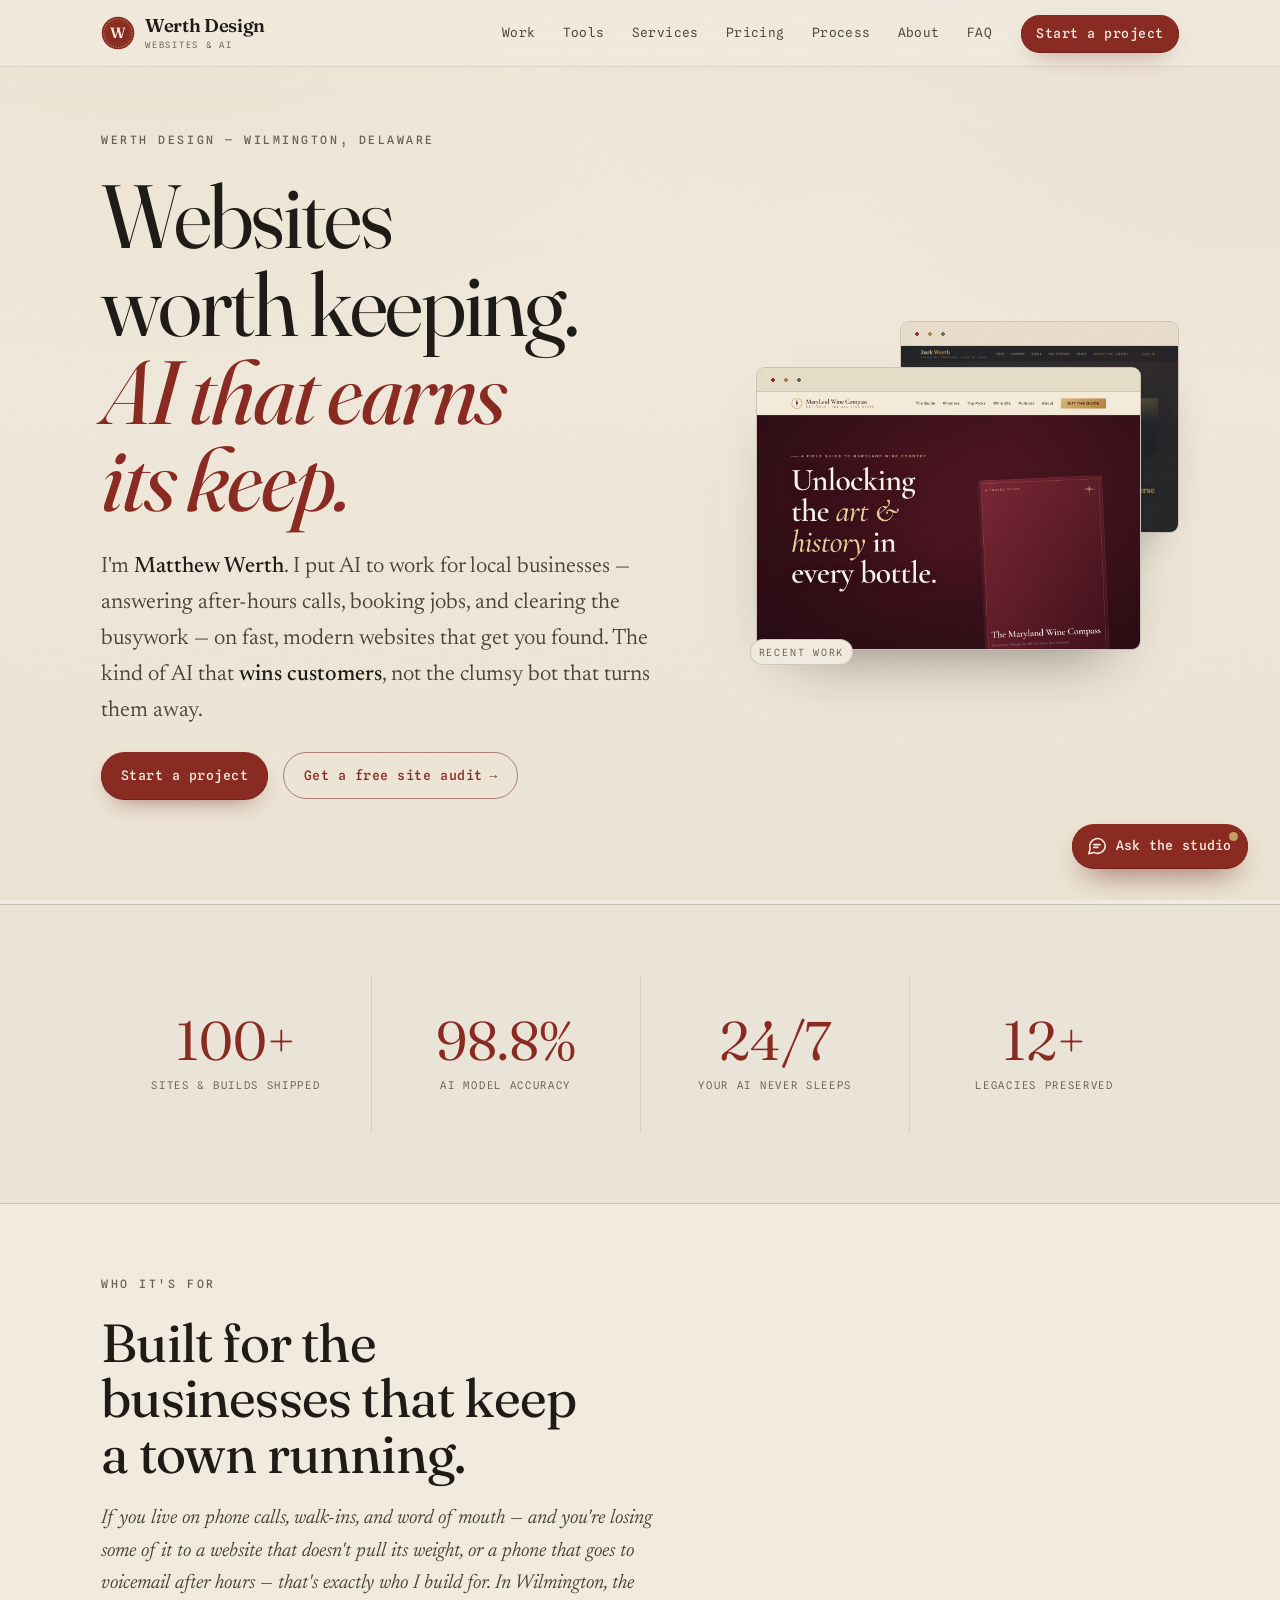
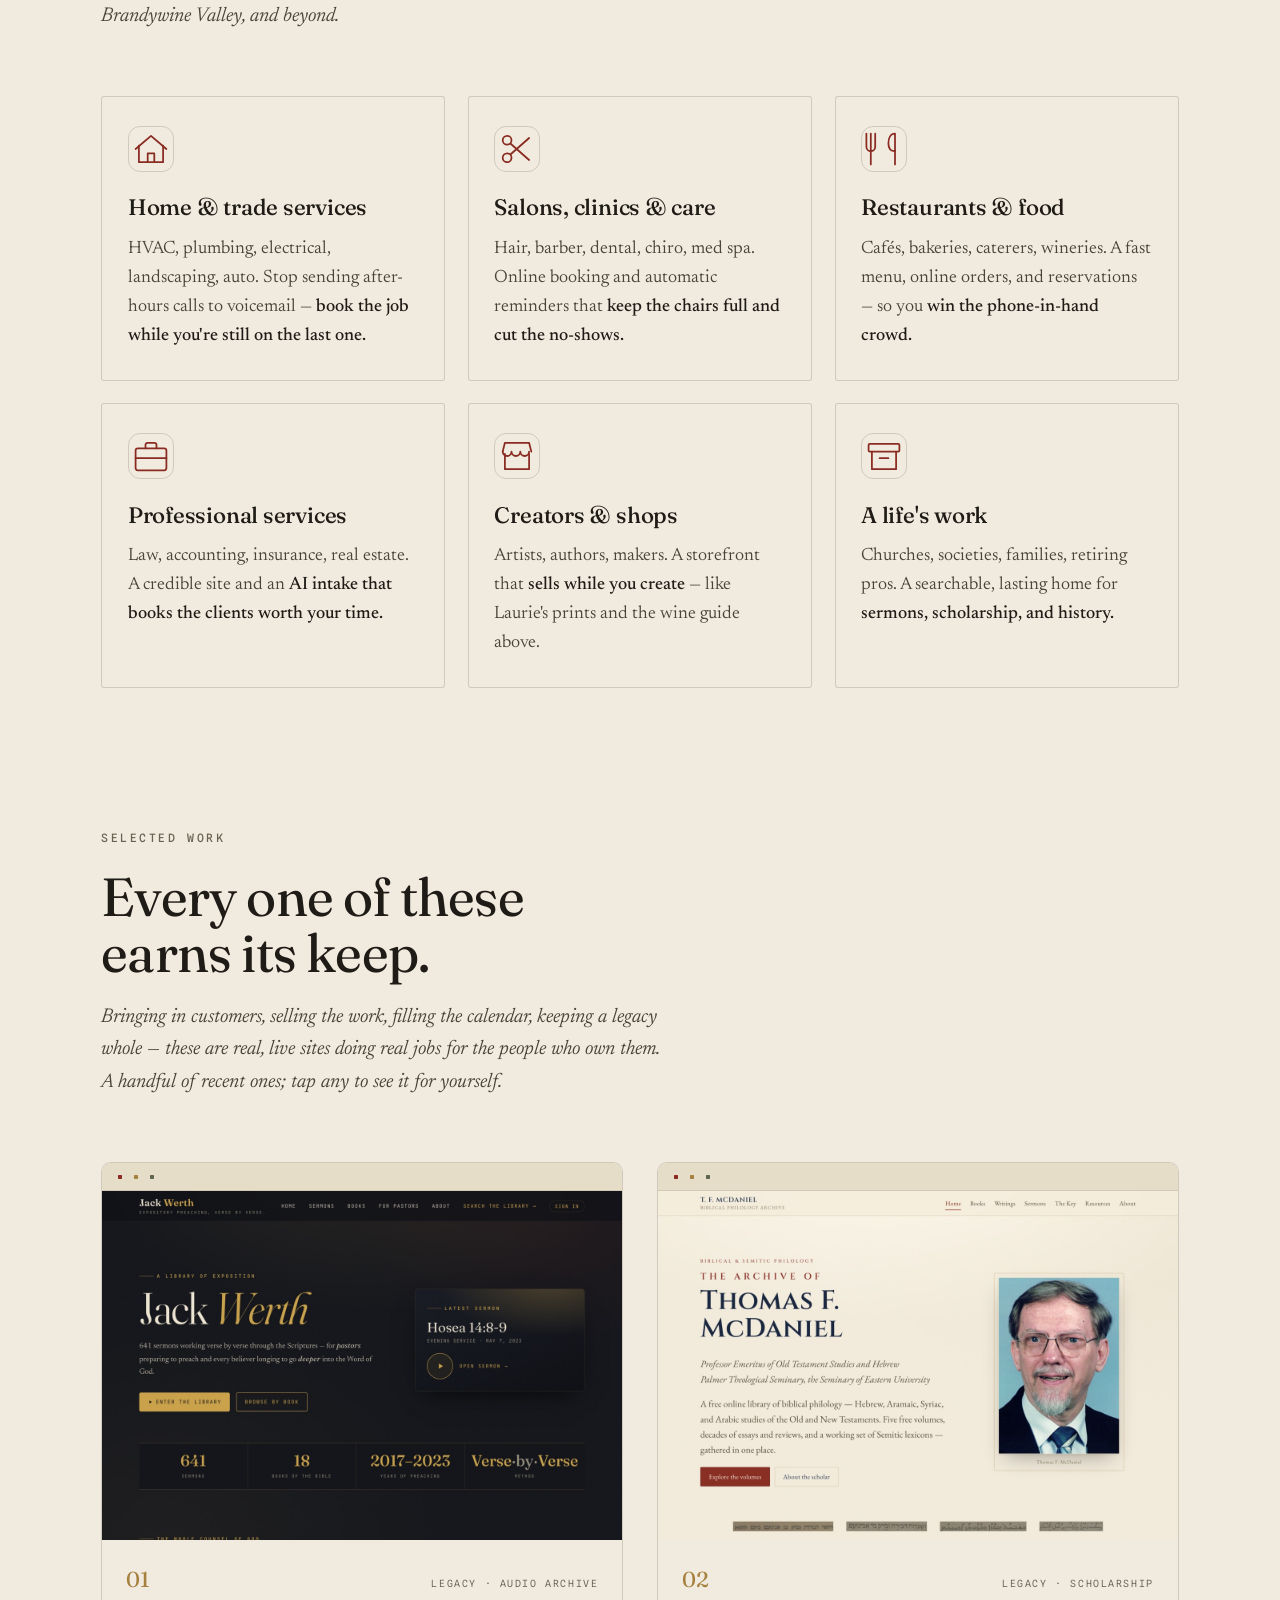
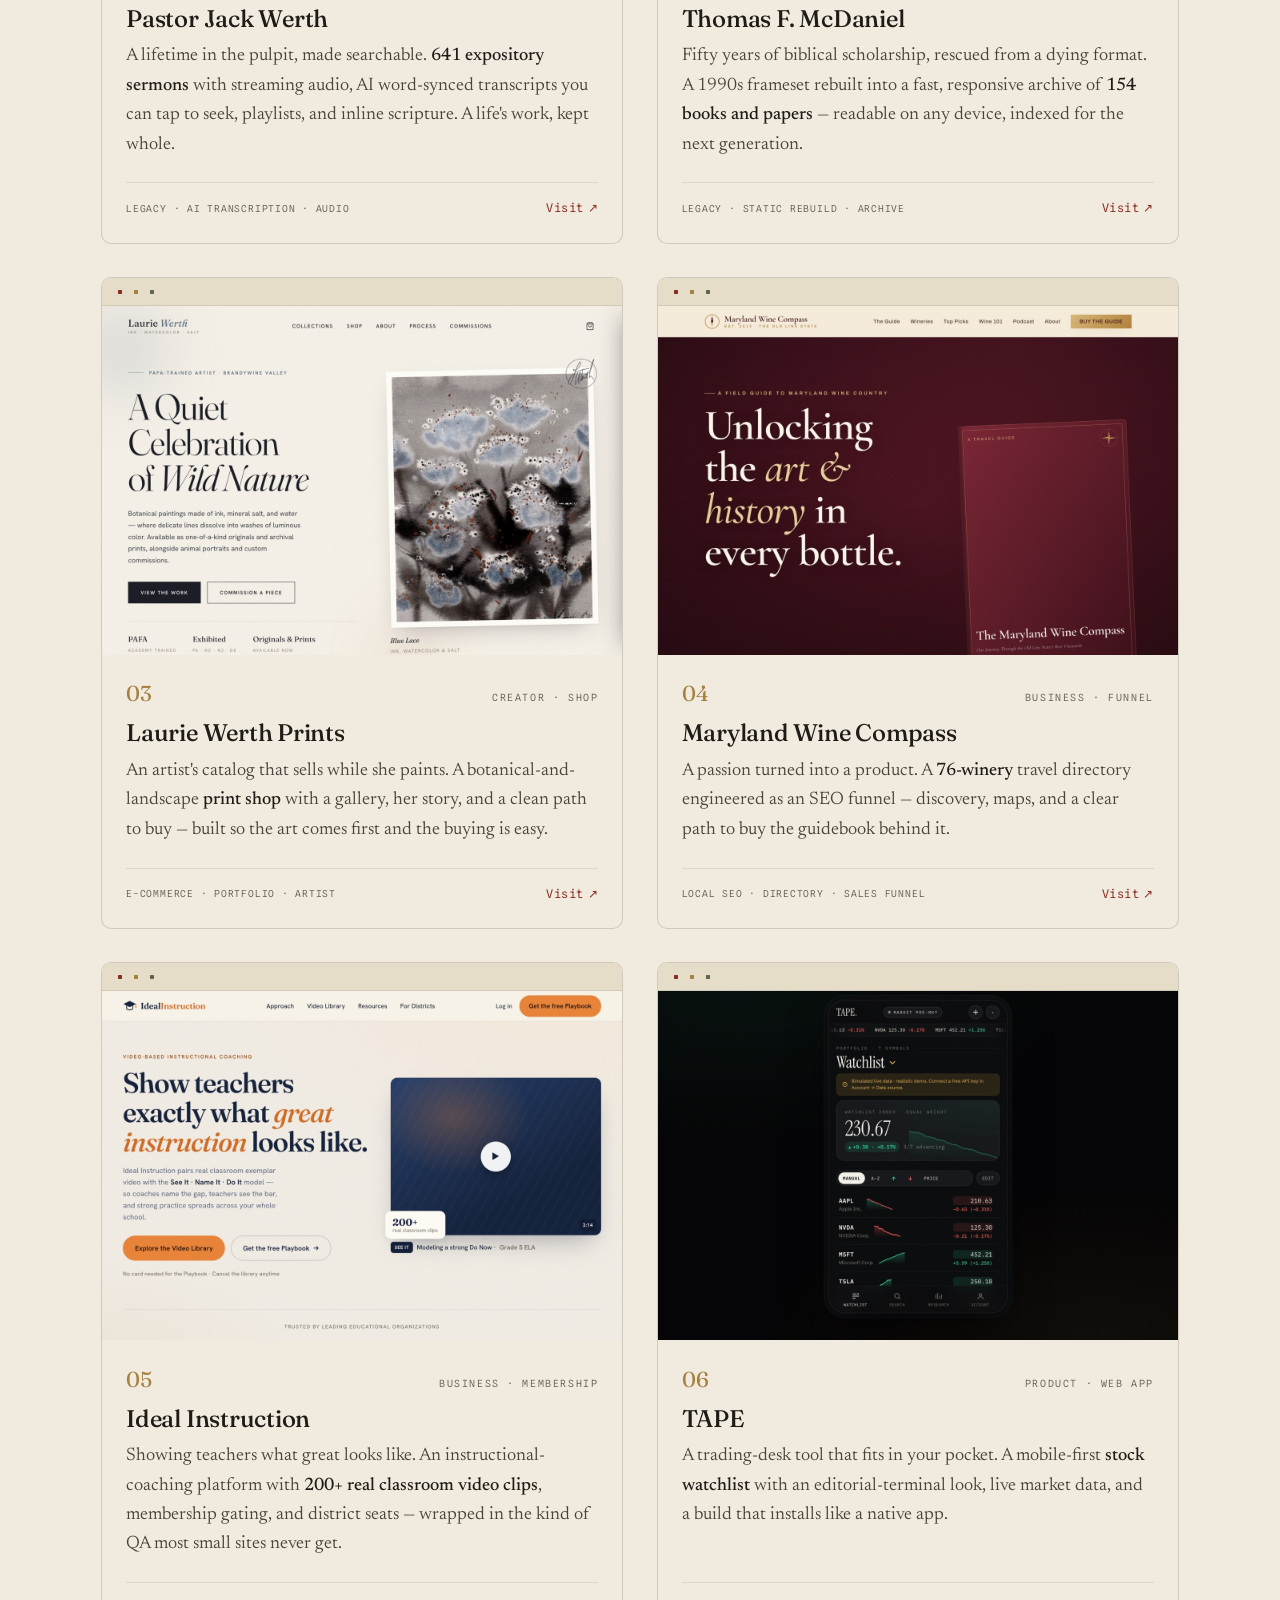
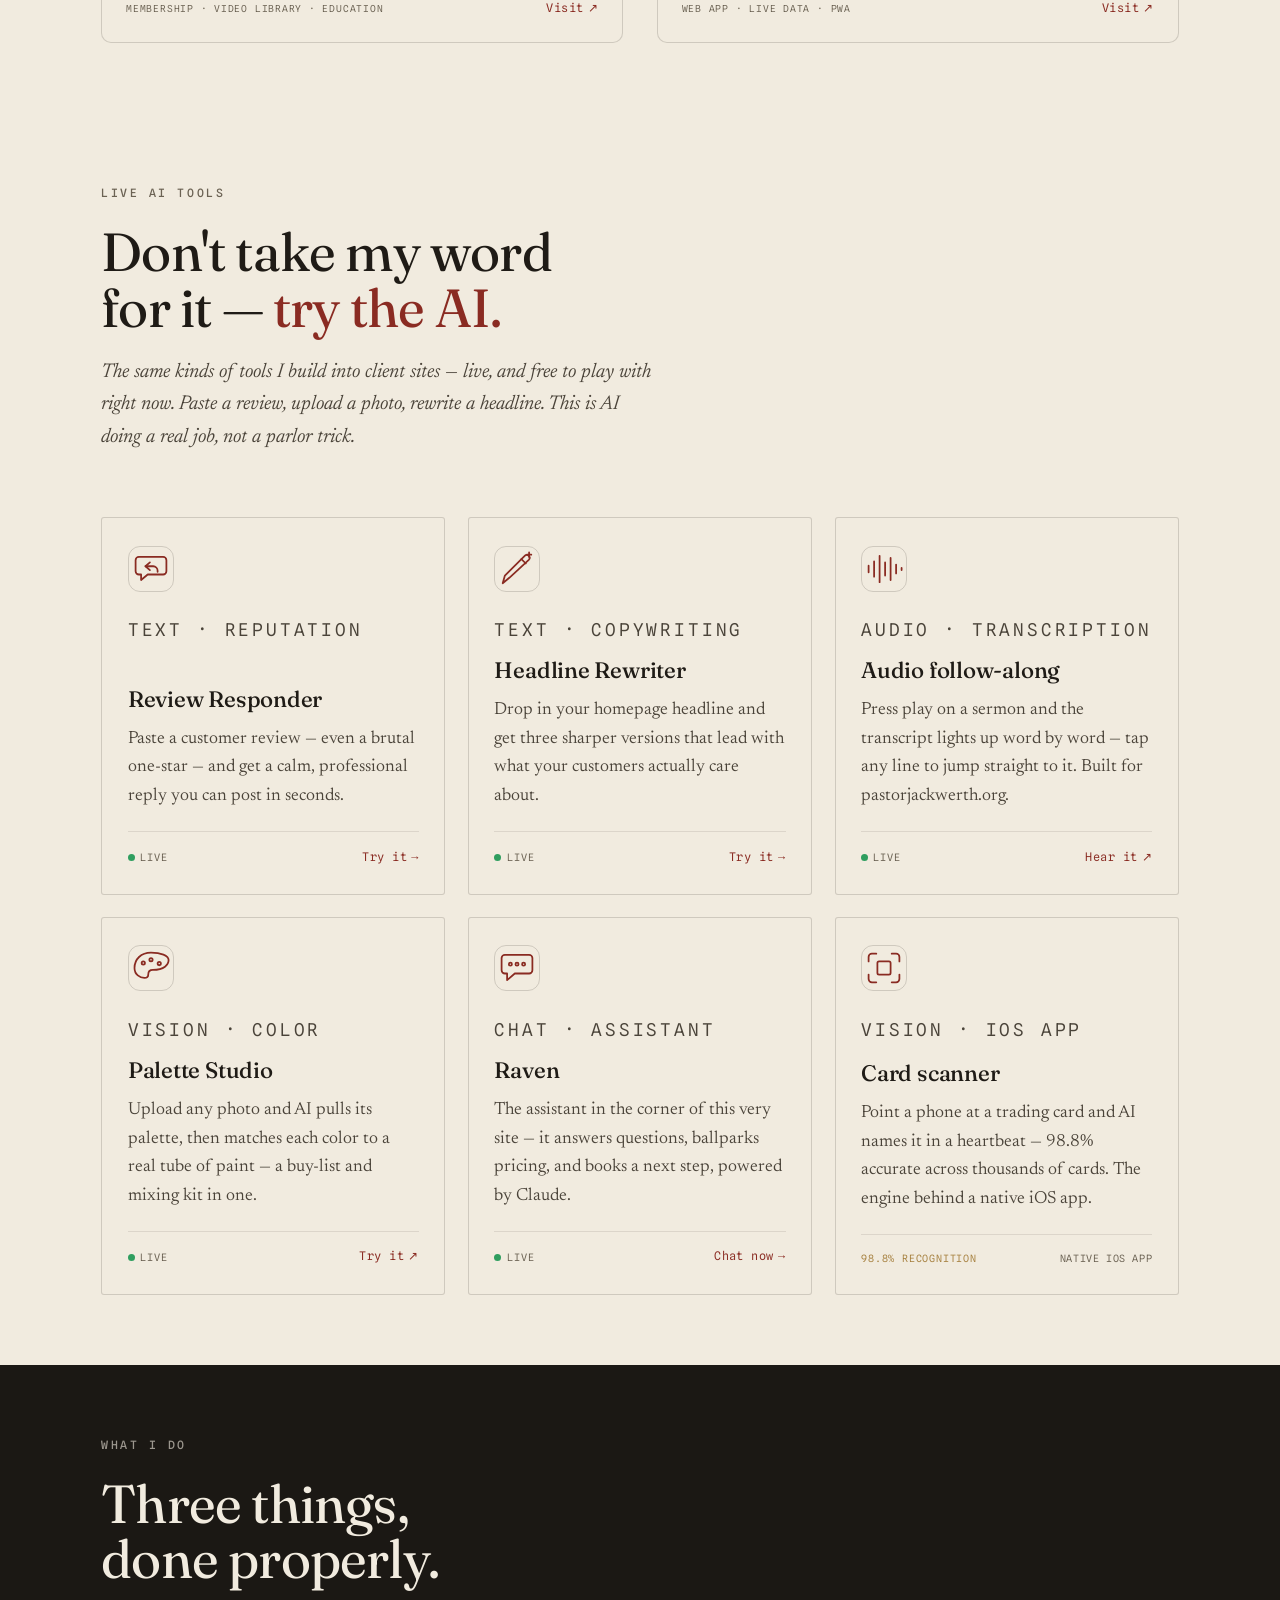
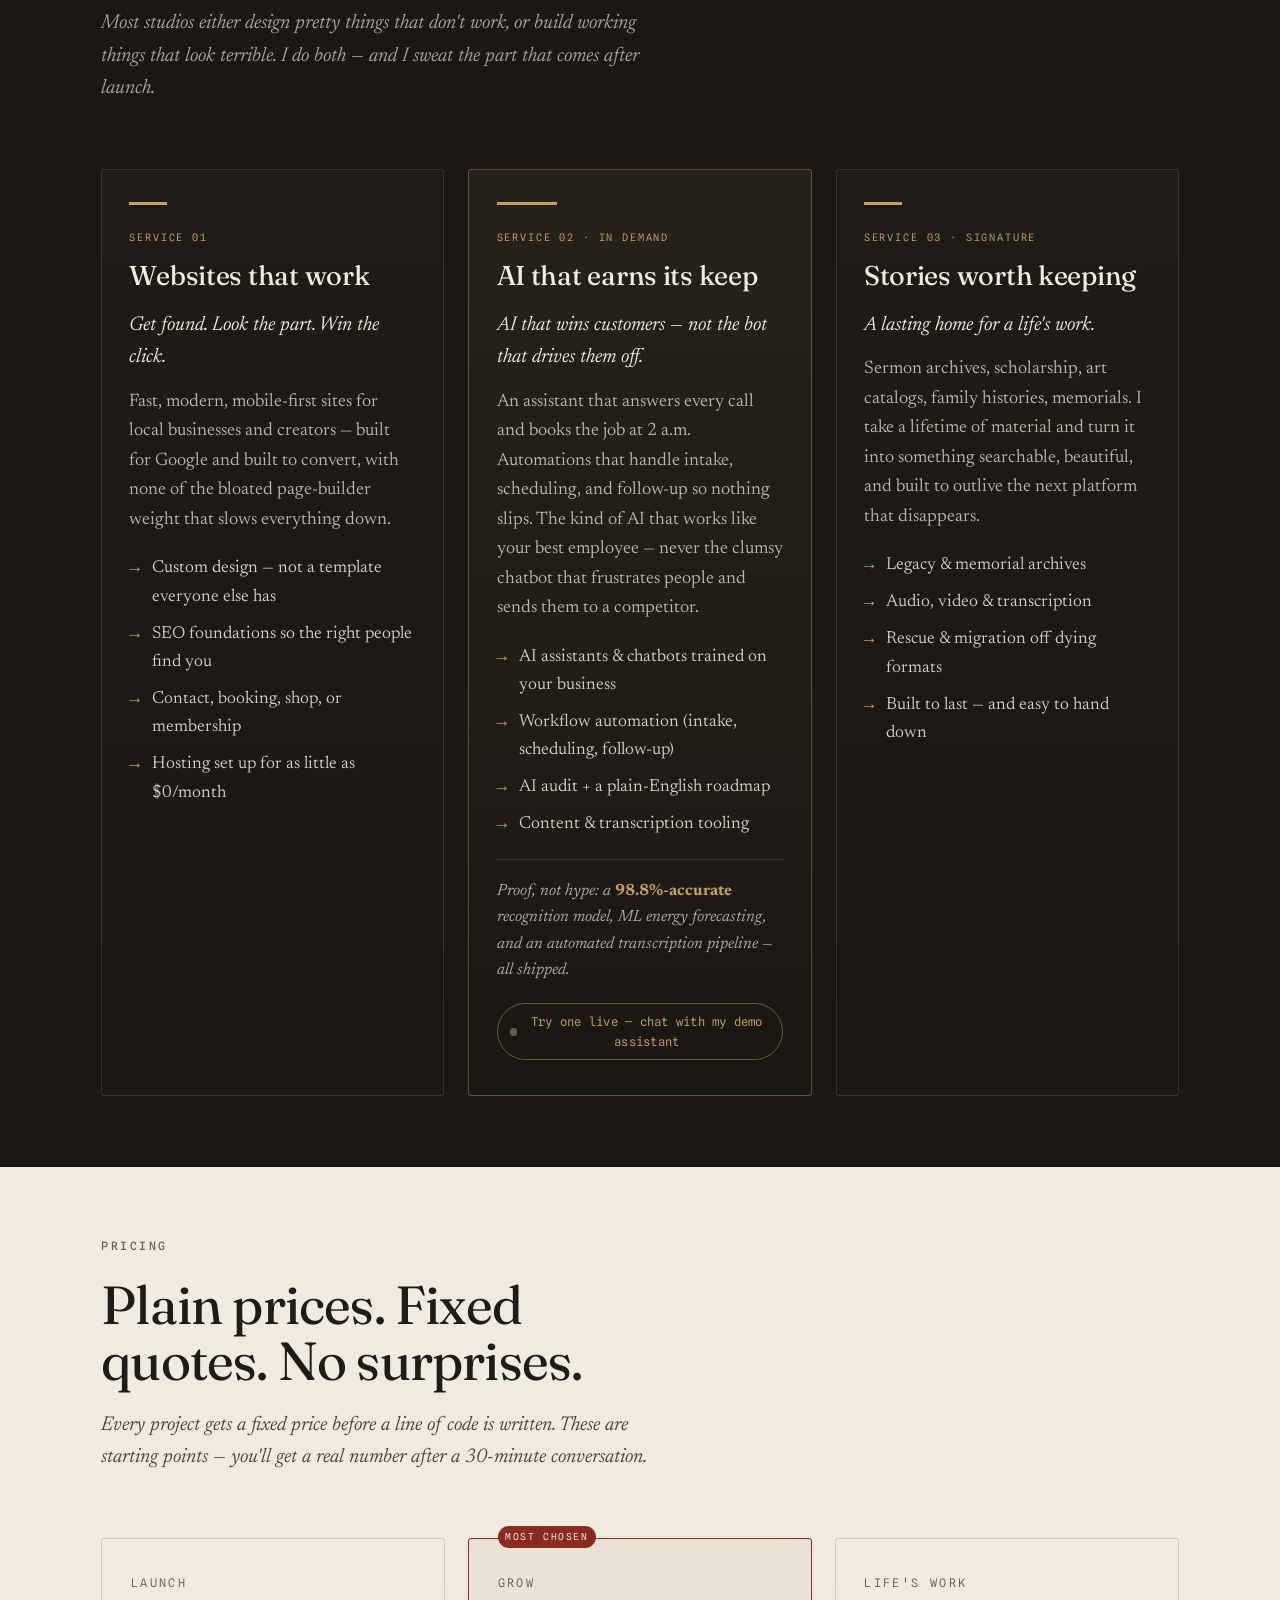
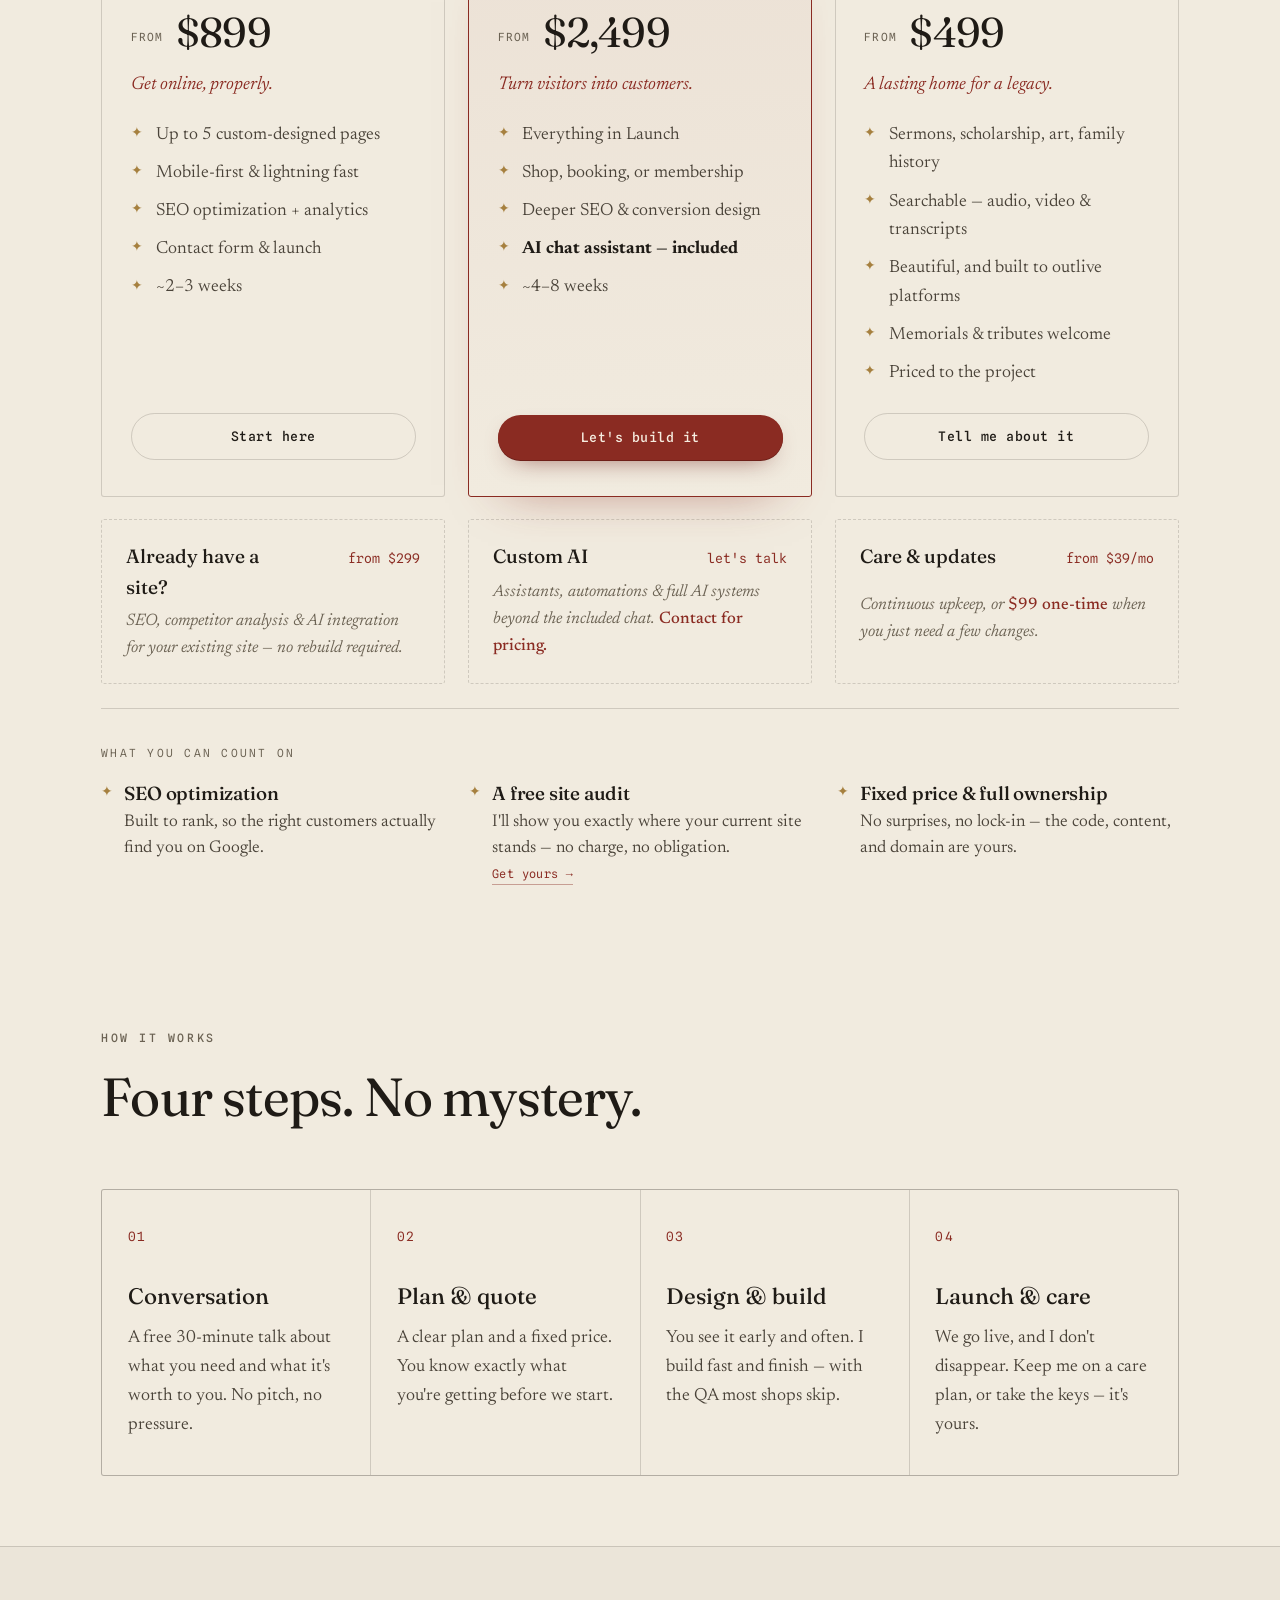
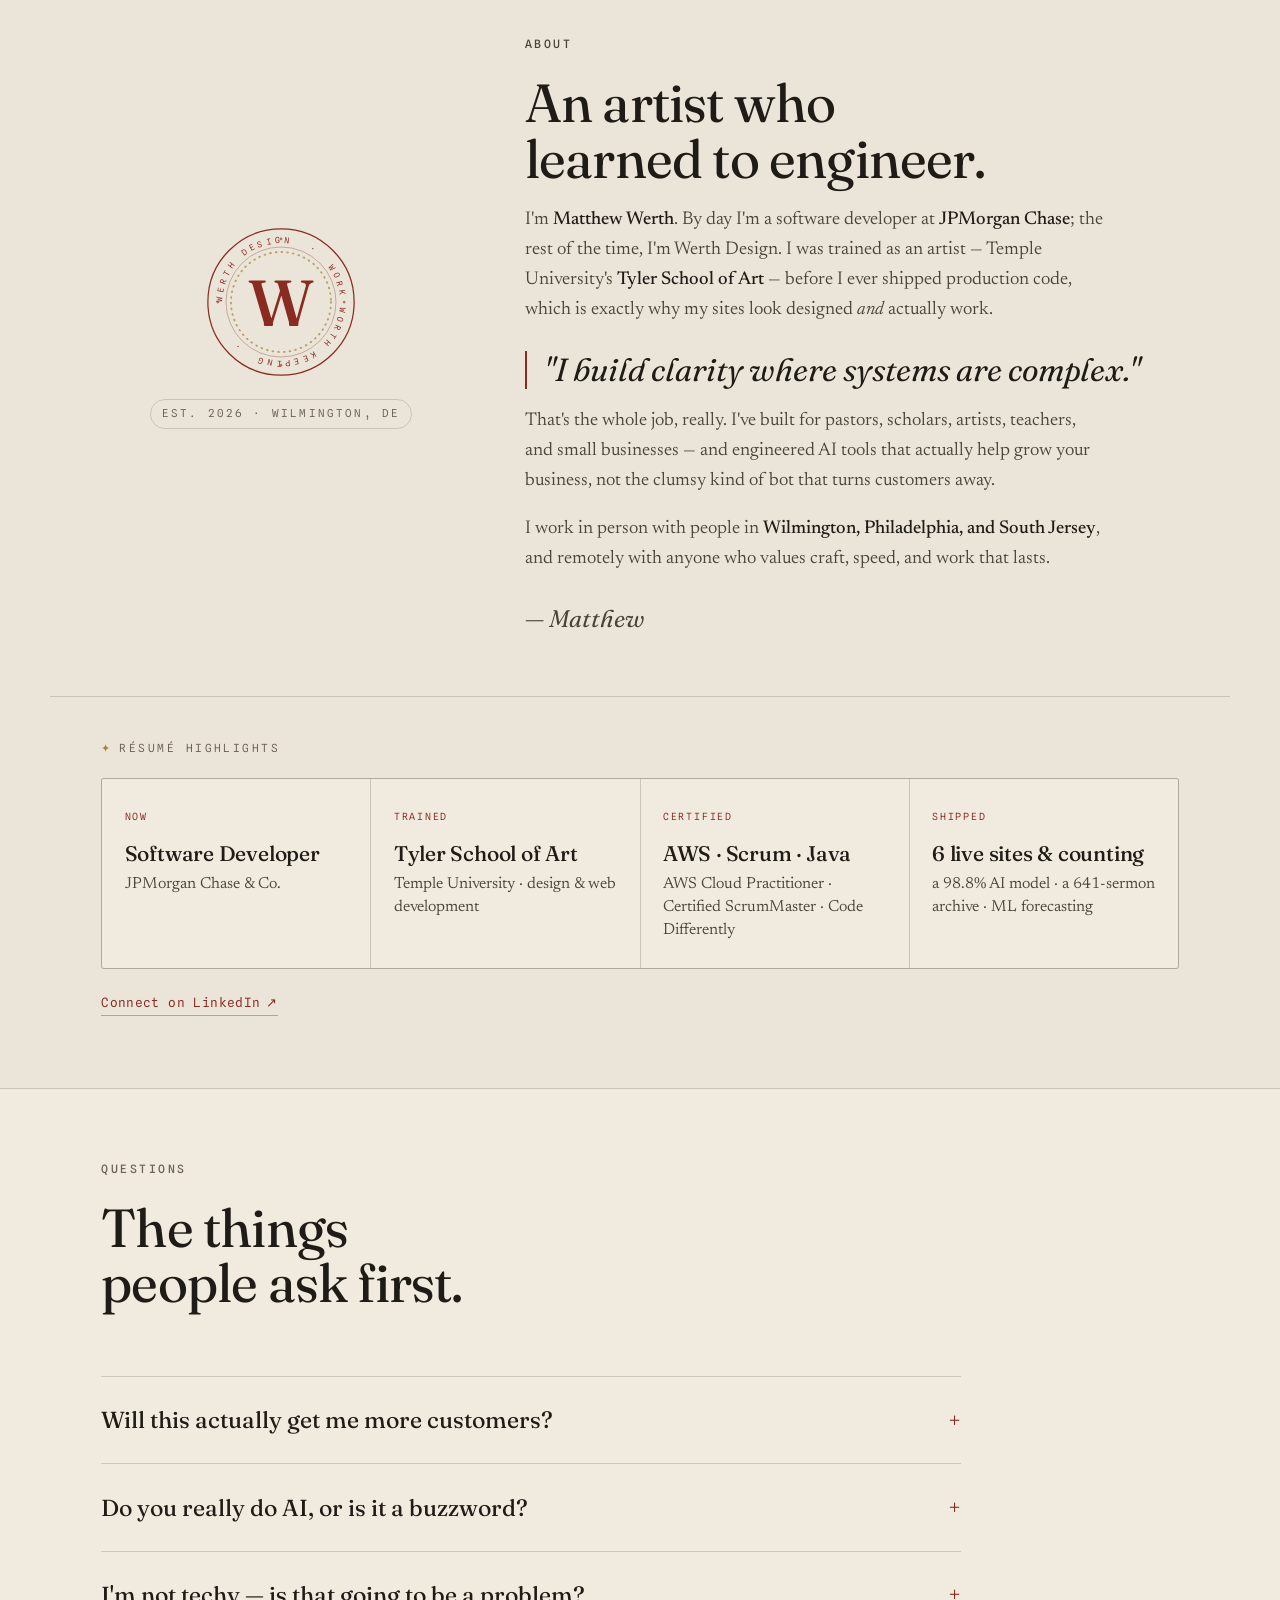
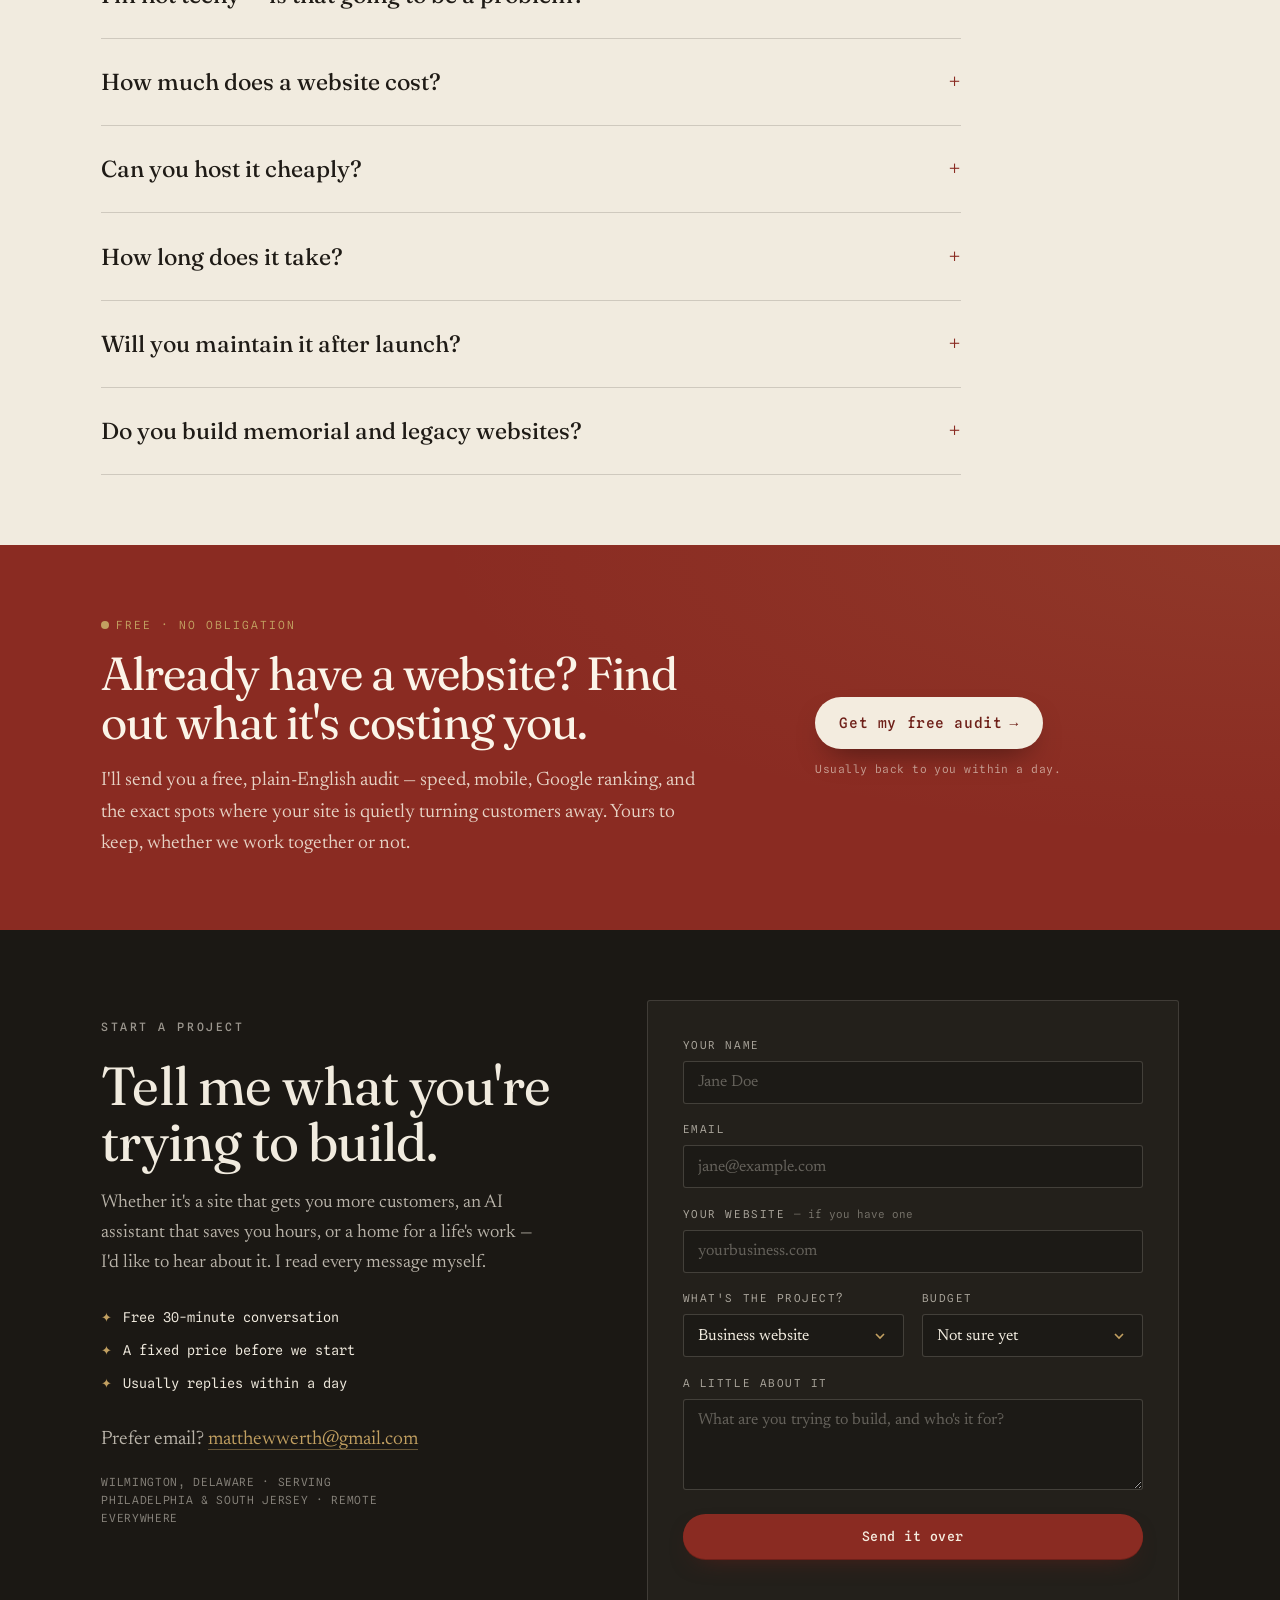
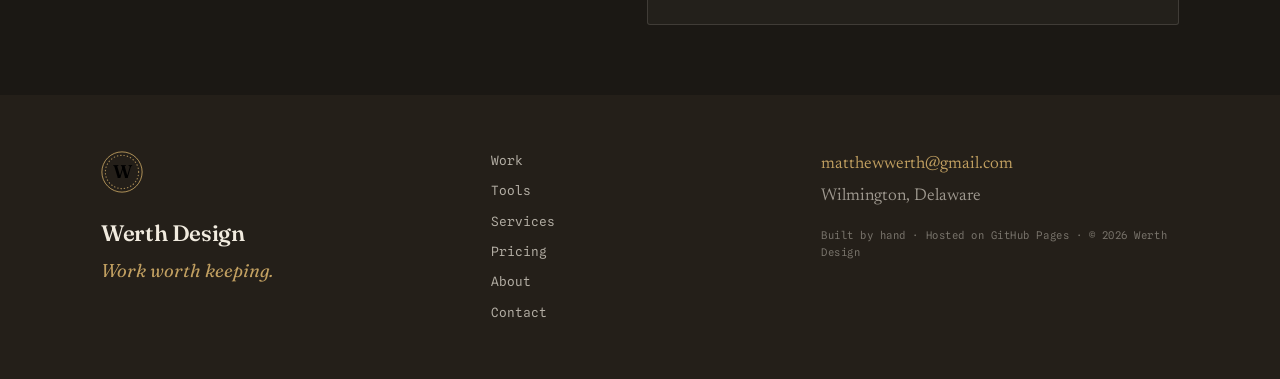
==== commit 8f092a50: "Add Live Tools showcase: section + Tools nav (6 interactive AI tools) A 'Live Tools' card grid after" ====
--- a/index.html
+++ b/index.html
@@ -39,7 +39,7 @@
   <link rel="preconnect" href="https://fonts.gstatic.com" crossorigin />
   <link href="https://fonts.googleapis.com/css2?family=Fraunces:ital,opsz,wght@0,9..144,300..700;1,9..144,400..600&family=Newsreader:ital,opsz,wght@0,6..72,300..500;1,6..72,300..420&family=Spline+Sans+Mono:wght@400;500;600&display=swap" rel="stylesheet" />
 
-  <link rel="stylesheet" href="assets/styles.css?v=11" />
+  <link rel="stylesheet" href="assets/styles.css?v=12" />
   <link rel="stylesheet" href="assets/chatbot.css?v=6" />
 
   <!-- ============== SEO: STRUCTURED DATA ============== -->
@@ -122,6 +122,7 @@
 
     <nav class="nav" aria-label="Primary">
       <a href="#work">Work</a>
+      <a href="#tools">Tools</a>
       <a href="#services">Services</a>
       <a href="#pricing">Pricing</a>
       <a href="#process">Process</a>
@@ -137,6 +138,7 @@
   </div>
   <div class="mobile-nav" id="mobile-nav" hidden>
     <a href="#work">Work</a>
+    <a href="#tools">Tools</a>
     <a href="#services">Services</a>
     <a href="#pricing">Pricing</a>
     <a href="#process">Process</a>
@@ -393,6 +395,123 @@
             </div>
           </div>
         </li>
+      </ul>
+    </div>
+  </section>
+
+  <!-- ====================== LIVE TOOLS ====================== -->
+  <section class="tools" id="tools" aria-labelledby="tools-title">
+    <div class="wrap">
+      <header class="section-head reveal">
+        <p class="kicker">Live AI tools</p>
+        <h2 class="section-title" id="tools-title">Don't take my word for it — <span class="accent">try the&nbsp;AI.</span></h2>
+        <p class="section-sub">The same kinds of tools I build into client sites — live, and free to play with right now. Paste a review, upload a photo, rewrite a headline. This is AI doing a real job, not a parlor trick.</p>
+      </header>
+
+      <ul class="tools-grid">
+
+        <!-- Review Responder -->
+        <li class="tool-card reveal">
+          <span class="tool-icon" aria-hidden="true">
+            <svg viewBox="0 0 40 40"><g fill="none" stroke="currentColor" stroke-width="1.6" stroke-linecap="round" stroke-linejoin="round">
+              <path d="M6 12 a3 3 0 0 1 3-3 h22 a3 3 0 0 1 3 3 v10 a3 3 0 0 1 -3 3 H17 l-6 5 v-5 H9 a3 3 0 0 1 -3-3 Z"/>
+              <path d="M19 14 l-4 3.5 4 3.5"/><path d="M15 17.5 h7 a4 4 0 0 1 4 4 v1"/>
+            </g></svg>
+          </span>
+          <p class="tool-cat">Text · Reputation</p>
+          <h3>Review Responder</h3>
+          <p>Paste a customer review — even a brutal one-star — and get a calm, professional reply you can post in seconds.</p>
+          <div class="tool-foot">
+            <span class="tool-live"><span class="dot" aria-hidden="true"></span>Live</span>
+            <a class="tool-link" href="tools/review-responder.html">Try it <span aria-hidden="true">→</span></a>
+          </div>
+        </li>
+
+        <!-- Headline Rewriter -->
+        <li class="tool-card reveal">
+          <span class="tool-icon" aria-hidden="true">
+            <svg viewBox="0 0 40 40"><g fill="none" stroke="currentColor" stroke-width="1.6" stroke-linecap="round" stroke-linejoin="round">
+              <path d="M7 33 l2-7 L27 8 a2.6 2.6 0 0 1 3.7 3.7 L13 28 Z"/><path d="M24 11 l4 4"/>
+              <path d="M31 5 v4 M29 7 h4"/>
+            </g></svg>
+          </span>
+          <p class="tool-cat">Text · Copywriting</p>
+          <h3>Headline Rewriter</h3>
+          <p>Drop in your homepage headline and get three sharper versions that lead with what your customers actually care about.</p>
+          <div class="tool-foot">
+            <span class="tool-live"><span class="dot" aria-hidden="true"></span>Live</span>
+            <a class="tool-link" href="tools/headline.html">Try it <span aria-hidden="true">→</span></a>
+          </div>
+        </li>
+
+        <!-- Audio follow-along -->
+        <li class="tool-card reveal">
+          <span class="tool-icon" aria-hidden="true">
+            <svg viewBox="0 0 40 40"><g fill="none" stroke="currentColor" stroke-width="1.6" stroke-linecap="round" stroke-linejoin="round">
+              <path d="M6 17 v6 M11 13 v14 M16 8 v24 M21 14 v12 M26 10 v20 M31 16 v8 M36 19 v2"/>
+            </g></svg>
+          </span>
+          <p class="tool-cat">Audio · Transcription</p>
+          <h3>Audio follow-along</h3>
+          <p>Press play on a sermon and the transcript lights up word by word — tap any line to jump straight to it. Built for pastorjackwerth.org.</p>
+          <div class="tool-foot">
+            <span class="tool-live"><span class="dot" aria-hidden="true"></span>Live</span>
+            <a class="tool-link" href="https://pastorjackwerth.org/sermons/" target="_blank" rel="noopener">Hear it <span aria-hidden="true">↗</span></a>
+          </div>
+        </li>
+
+        <!-- Palette Studio -->
+        <li class="tool-card reveal">
+          <span class="tool-icon" aria-hidden="true">
+            <svg viewBox="0 0 40 40"><g fill="none" stroke="currentColor" stroke-width="1.6" stroke-linecap="round" stroke-linejoin="round">
+              <path d="M20 6 C11 6 5 12 5 20 c0 6 5 9 9 9 2.4 0 3.5-1.4 3.5-3.2 0-2.8 2-4 4.2-4 C32 21.6 36 17 36 12.8 36 8.6 28.8 6 20 6 Z"/>
+              <circle cx="13" cy="15.5" r="1.5"/><circle cx="20" cy="12.5" r="1.5"/><circle cx="27.5" cy="16" r="1.5"/>
+            </g></svg>
+          </span>
+          <p class="tool-cat">Vision · Color</p>
+          <h3>Palette Studio</h3>
+          <p>Upload any photo and AI pulls its palette, then matches each color to a real tube of paint — a buy-list and mixing kit in one.</p>
+          <div class="tool-foot">
+            <span class="tool-live"><span class="dot" aria-hidden="true"></span>Live</span>
+            <a class="tool-link" href="https://werth-code.github.io/laurie-werth-prints/palette.html" target="_blank" rel="noopener">Try it <span aria-hidden="true">↗</span></a>
+          </div>
+        </li>
+
+        <!-- Raven -->
+        <li class="tool-card reveal">
+          <span class="tool-icon" aria-hidden="true">
+            <svg viewBox="0 0 40 40"><g fill="none" stroke="currentColor" stroke-width="1.6" stroke-linecap="round" stroke-linejoin="round">
+              <path d="M6 11 a3 3 0 0 1 3-3 h22 a3 3 0 0 1 3 3 v11 a3 3 0 0 1 -3 3 H18 l-7 6 v-6 H9 a3 3 0 0 1 -3-3 Z"/>
+              <circle cx="14" cy="16.5" r="1.4"/><circle cx="20" cy="16.5" r="1.4"/><circle cx="26" cy="16.5" r="1.4"/>
+            </g></svg>
+          </span>
+          <p class="tool-cat">Chat · Assistant</p>
+          <h3>Raven</h3>
+          <p>The assistant in the corner of this very site — it answers questions, ballparks pricing, and books a next step, powered by Claude.</p>
+          <div class="tool-foot">
+            <span class="tool-live"><span class="dot" aria-hidden="true"></span>Live</span>
+            <button class="tool-link" type="button" data-open-chat>Chat now <span aria-hidden="true">→</span></button>
+          </div>
+        </li>
+
+        <!-- Card scanner -->
+        <li class="tool-card reveal">
+          <span class="tool-icon" aria-hidden="true">
+            <svg viewBox="0 0 40 40"><g fill="none" stroke="currentColor" stroke-width="1.6" stroke-linecap="round" stroke-linejoin="round">
+              <path d="M6 14 V10 a3 3 0 0 1 3-3 h4"/><path d="M27 7 h4 a3 3 0 0 1 3 3 v4"/>
+              <path d="M34 26 v4 a3 3 0 0 1 -3 3 h-4"/><path d="M13 33 H9 a3 3 0 0 1 -3-3 v-4"/>
+              <rect x="14" y="14" width="12" height="12" rx="1.5"/>
+            </g></svg>
+          </span>
+          <p class="tool-cat">Vision · iOS app</p>
+          <h3>Card scanner</h3>
+          <p>Point a phone at a trading card and AI names it in a heartbeat — 98.8% accurate across thousands of cards. The engine behind a native iOS app.</p>
+          <div class="tool-foot">
+            <span class="tool-stat">98.8% recognition</span>
+            <span class="tool-meta">Native iOS app</span>
+          </div>
+        </li>
+
       </ul>
     </div>
   </section>
@@ -791,6 +910,7 @@
     </div>
     <nav class="footer-nav" aria-label="Footer">
       <a href="#work">Work</a>
+      <a href="#tools">Tools</a>
       <a href="#services">Services</a>
       <a href="#pricing">Pricing</a>
       <a href="#about">About</a>
@@ -844,7 +964,7 @@
 </div>
 
 <script src="assets/main.js?v=11" defer></script>
-<script src="assets/chatbot.js?v=12" defer></script>
+<script src="assets/chatbot.js?v=13" defer></script>
 
 <!-- Cloudflare Web Analytics --><script defer src='https://static.cloudflareinsights.com/beacon.min.js' data-cf-beacon='{"token": "25fdde939b644c8d8de02e0e92b251a4"}'></script><!-- End Cloudflare Web Analytics -->
 </body>
--- a/assets/styles.css
+++ b/assets/styles.css
@@ -294,6 +294,31 @@
 .tags { font-family: var(--font-mono); font-size: 0.6rem; letter-spacing: 0.08em; text-transform: uppercase; color: var(--ink-faint); }
 .card-link { font-family: var(--font-mono); font-size: 0.74rem; letter-spacing: 0.04em; color: var(--oxblood); white-space: nowrap; transition: gap 0.3s; display: inline-flex; gap: 0.35em; }
 .card-link:hover { color: var(--oxblood-dk); gap: 0.6em; }
+
+/* ---------------- live tools ---------------- */
+.tools-grid { display: grid; grid-template-columns: repeat(3, 1fr); gap: 1.4rem; list-style: none; }
+.tool-card {
+  display: flex; flex-direction: column;
+  padding: 1.7rem 1.6rem; border: 1px solid var(--hairline); border-radius: var(--radius);
+  background: var(--paper);
+  transition: transform 0.4s var(--ease), border-color 0.4s var(--ease), box-shadow 0.4s var(--ease);
+}
+.tool-card:hover { transform: translateY(-4px); border-color: color-mix(in srgb, var(--oxblood) 35%, var(--hairline)); box-shadow: 0 22px 44px -34px rgba(31,27,22,0.5); }
+.tool-icon { display: inline-grid; place-items: center; width: 46px; height: 46px; color: var(--oxblood); border: 1px solid var(--hairline); border-radius: 12px; margin-bottom: 1.05rem; transition: background 0.3s var(--ease), color 0.3s; }
+.tool-card:hover .tool-icon { background: var(--oxblood); color: #f6ede0; border-color: var(--oxblood); }
+.tool-cat { font-family: var(--font-mono); font-size: 0.62rem; letter-spacing: 0.16em; text-transform: uppercase; color: var(--ink-faint); margin-bottom: 0.45rem; }
+.tool-card h3 { font-family: var(--font-display); font-weight: 480; font-size: 1.4rem; letter-spacing: -0.01em; }
+.tool-card > p { margin-top: 0.5rem; color: var(--ink-soft); font-size: 0.95em; flex: 1; }
+.tool-card > p strong { color: var(--ink); font-weight: 500; }
+.tool-foot { display: flex; justify-content: space-between; align-items: center; gap: 1rem; margin-top: 1.3rem; padding-top: 0.95rem; border-top: 1px solid var(--hairline-2); }
+.tool-live { font-family: var(--font-mono); font-size: 0.64rem; letter-spacing: 0.1em; text-transform: uppercase; color: var(--ink-faint); display: inline-flex; align-items: center; gap: 0.5em; }
+.tool-live .dot { width: 7px; height: 7px; border-radius: 50%; background: var(--green); animation: tool-pulse 2.4s var(--ease) infinite; }
+@keyframes tool-pulse { 0% { box-shadow: 0 0 0 0 color-mix(in srgb, var(--green) 55%, transparent); } 70% { box-shadow: 0 0 0 6px transparent; } 100% { box-shadow: 0 0 0 0 transparent; } }
+.tool-link { font-family: var(--font-mono); font-size: 0.74rem; letter-spacing: 0.04em; color: var(--oxblood); white-space: nowrap; display: inline-flex; gap: 0.35em; align-items: center; background: none; border: 0; cursor: pointer; padding: 0; transition: gap 0.3s var(--ease), color 0.3s; }
+.tool-link:hover { color: var(--oxblood-dk); gap: 0.6em; text-decoration: none; }
+.tool-stat { font-family: var(--font-mono); font-size: 0.63rem; letter-spacing: 0.08em; text-transform: uppercase; color: var(--brass); }
+.tool-meta { font-family: var(--font-mono); font-size: 0.63rem; letter-spacing: 0.06em; text-transform: uppercase; color: var(--ink-faint); }
+@media (prefers-reduced-motion: reduce) { .tool-live .dot { animation: none; } }
 
 /* ---------------- services ---------------- */
 .services .kicker { color: rgba(241,235,223,0.6); }
@@ -536,7 +561,7 @@
   .mobile-nav.open { display: flex; }
   .hero-grid { grid-template-columns: 1fr; }
   .hero-stack { display: none; }
-  .plates, .svc-grid, .price-grid, .steps, .who-grid, .resume-grid { grid-template-columns: 1fr 1fr; }
+  .plates, .svc-grid, .price-grid, .steps, .who-grid, .tools-grid, .resume-grid { grid-template-columns: 1fr 1fr; }
   .about-grid, .contact-grid, .audit-inner { grid-template-columns: 1fr; }
   .about-rail { flex-direction: row; justify-content: flex-start; }
   .footer-inner { grid-template-columns: 1fr; gap: 1.6rem; }
@@ -545,7 +570,7 @@
   .proof-grid { grid-template-columns: 1fr 1fr; }
   .proof-item:nth-child(odd) { border-left: 0; }
   .proof-item:nth-child(n+3) { border-top: 1px solid var(--hairline-2); }
-  .plates, .svc-grid, .price-grid, .steps, .price-addons, .field-row, .who-grid, .resume-grid, .perks-list { grid-template-columns: 1fr; }
+  .plates, .svc-grid, .price-grid, .steps, .price-addons, .field-row, .who-grid, .tools-grid, .resume-grid, .perks-list { grid-template-columns: 1fr; }
   .hero-title { font-size: clamp(2.6rem, 12vw, 3.4rem); }
 }
 
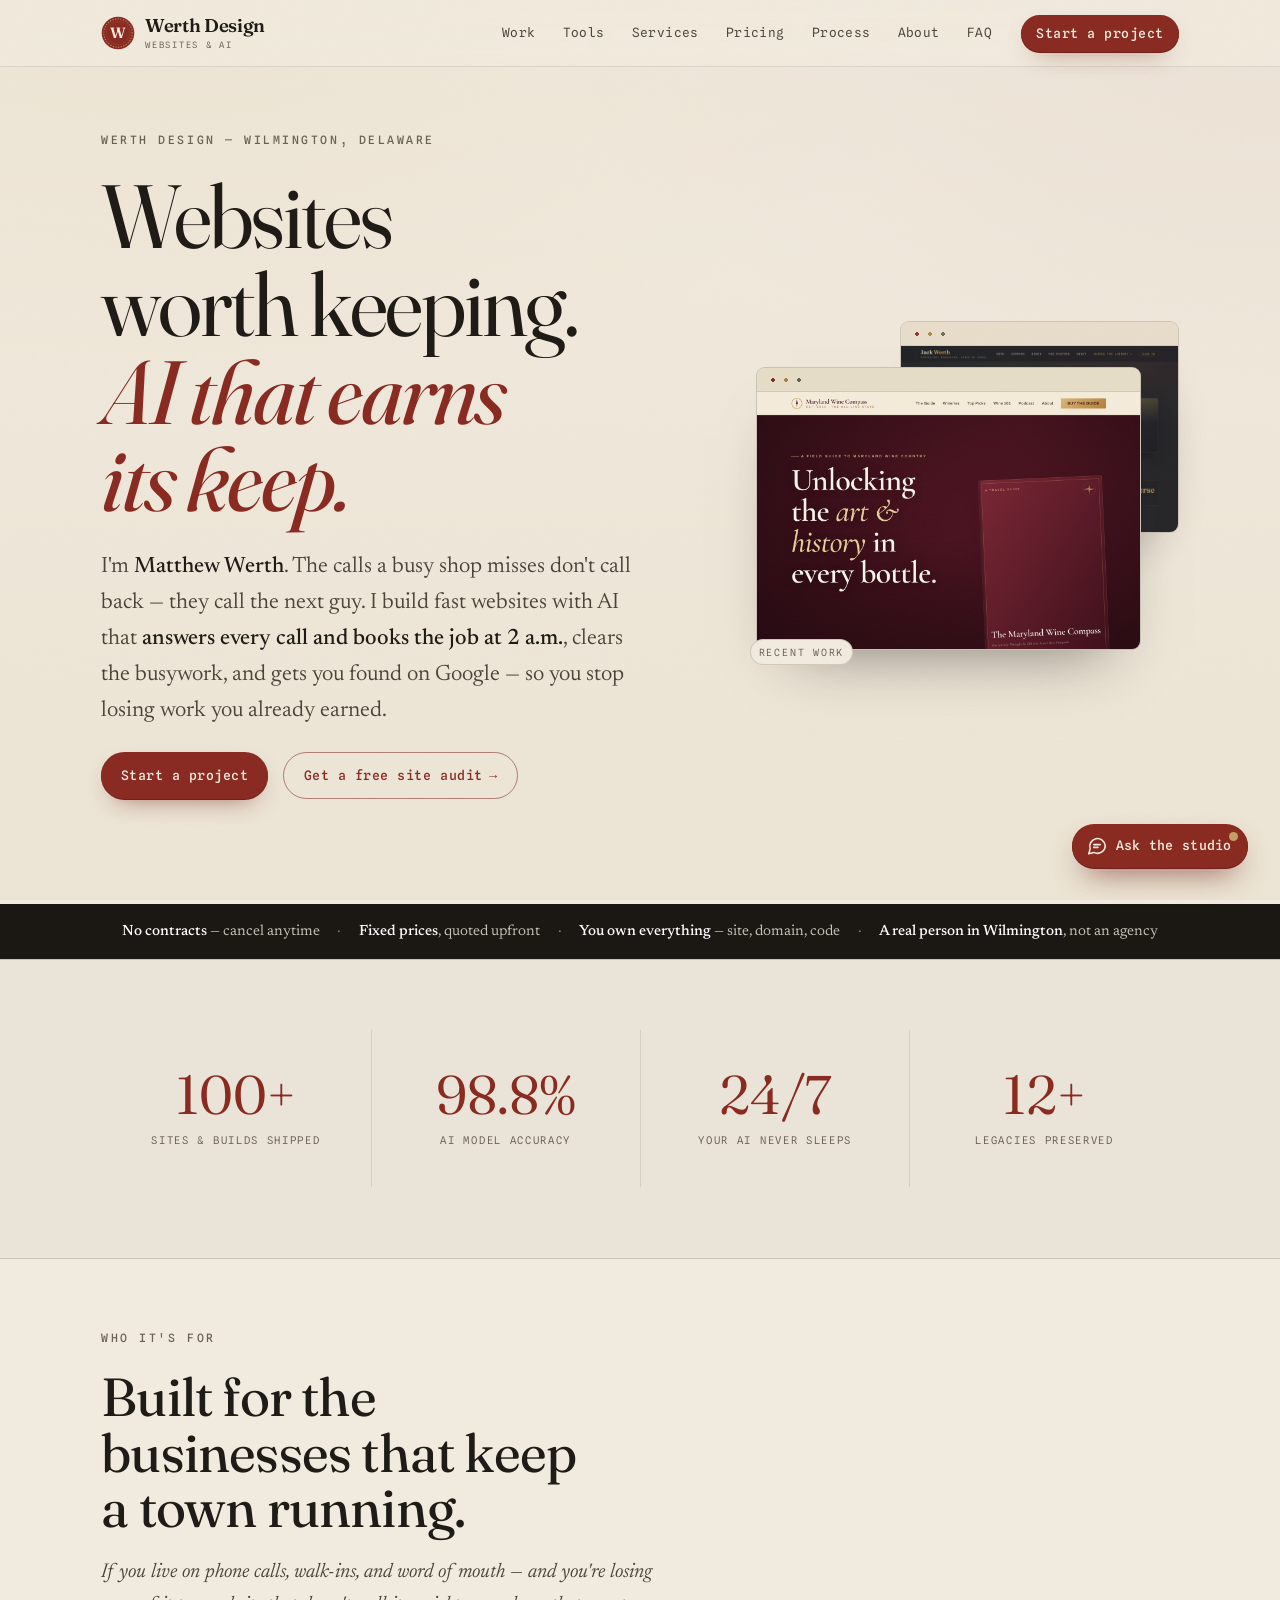
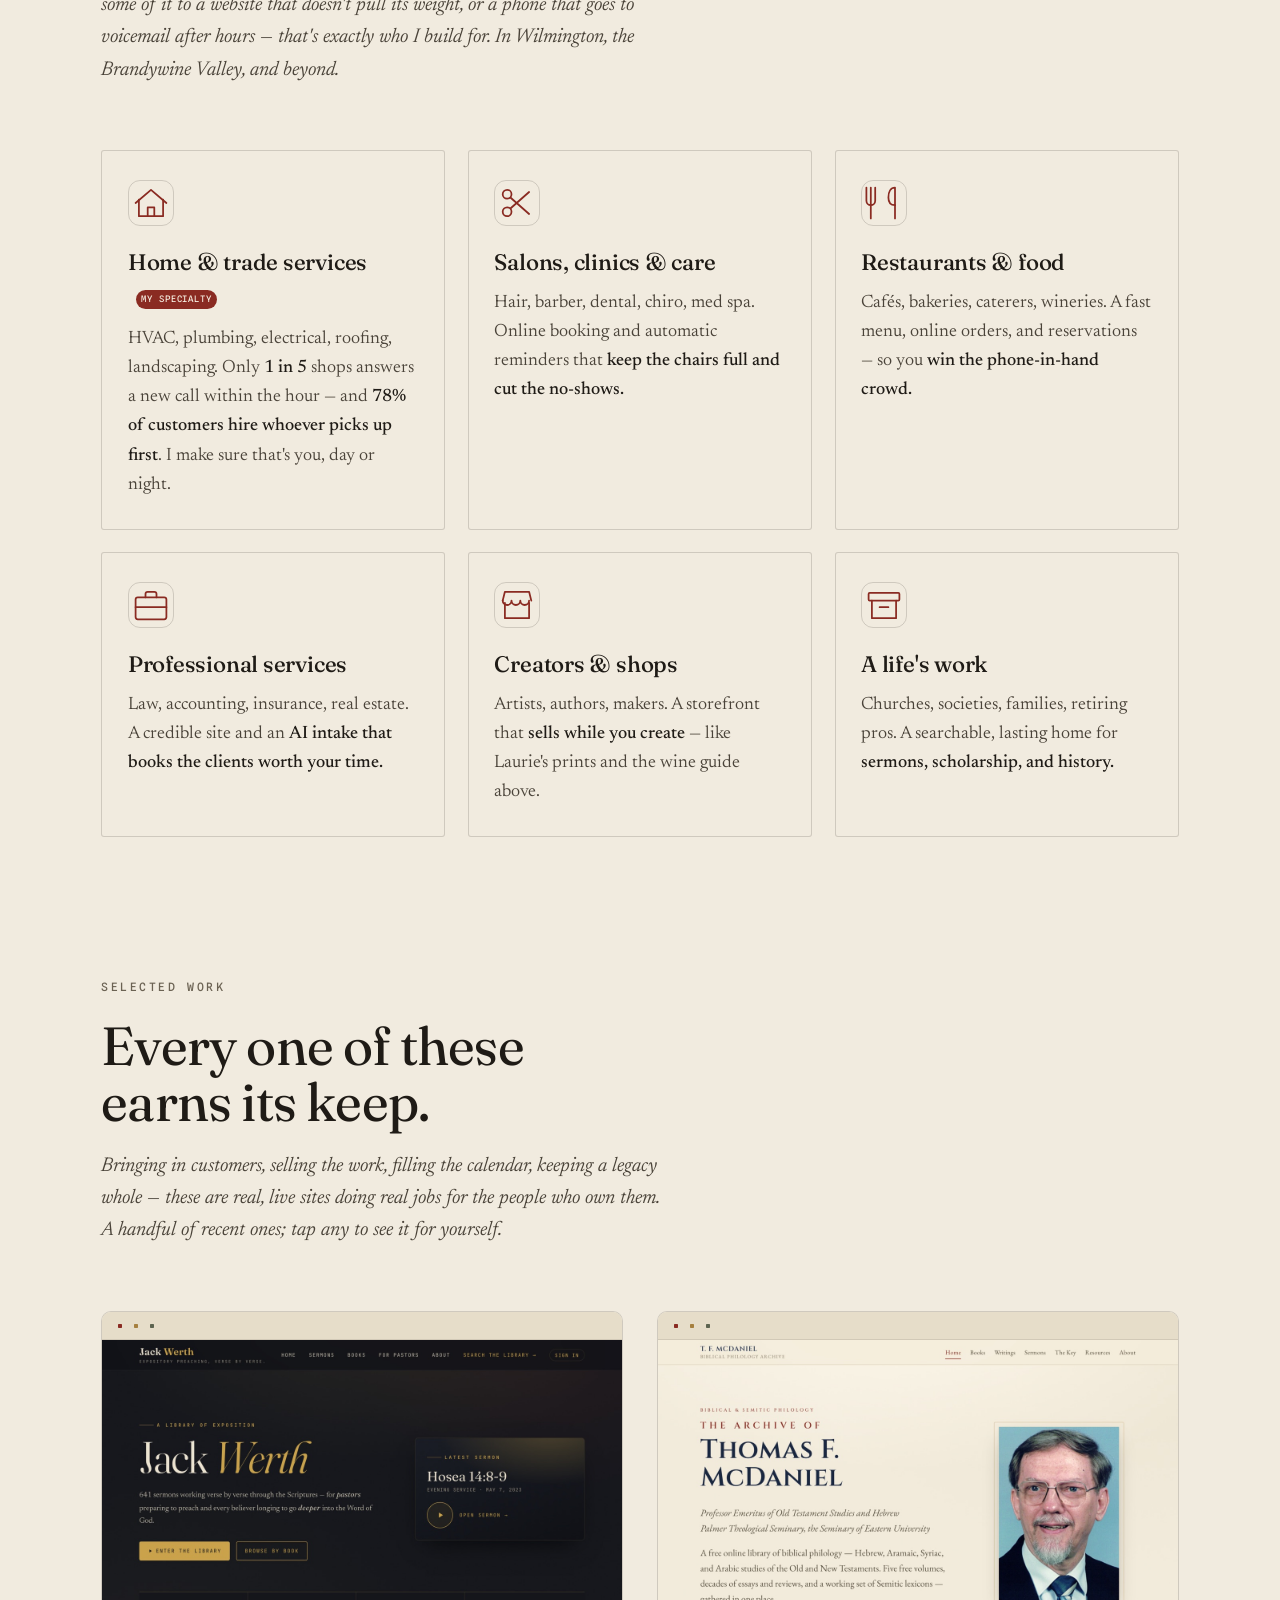
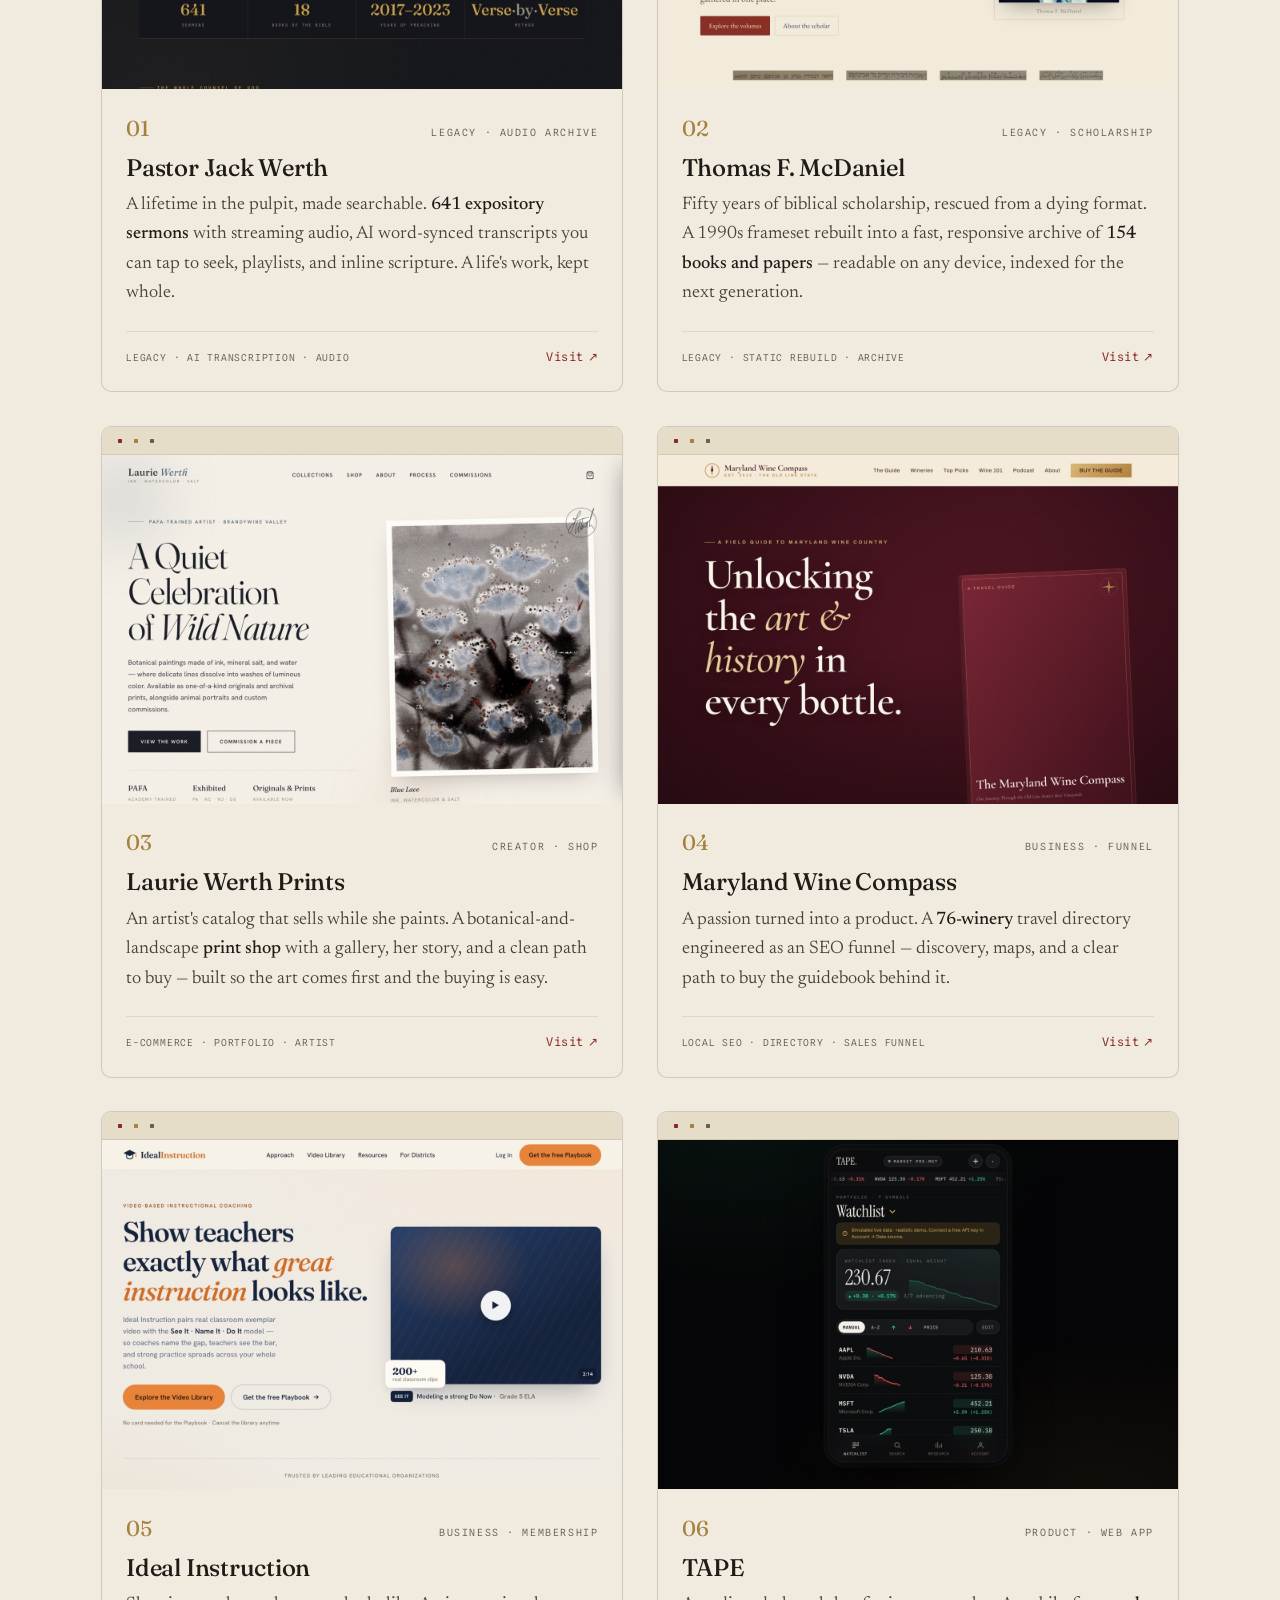
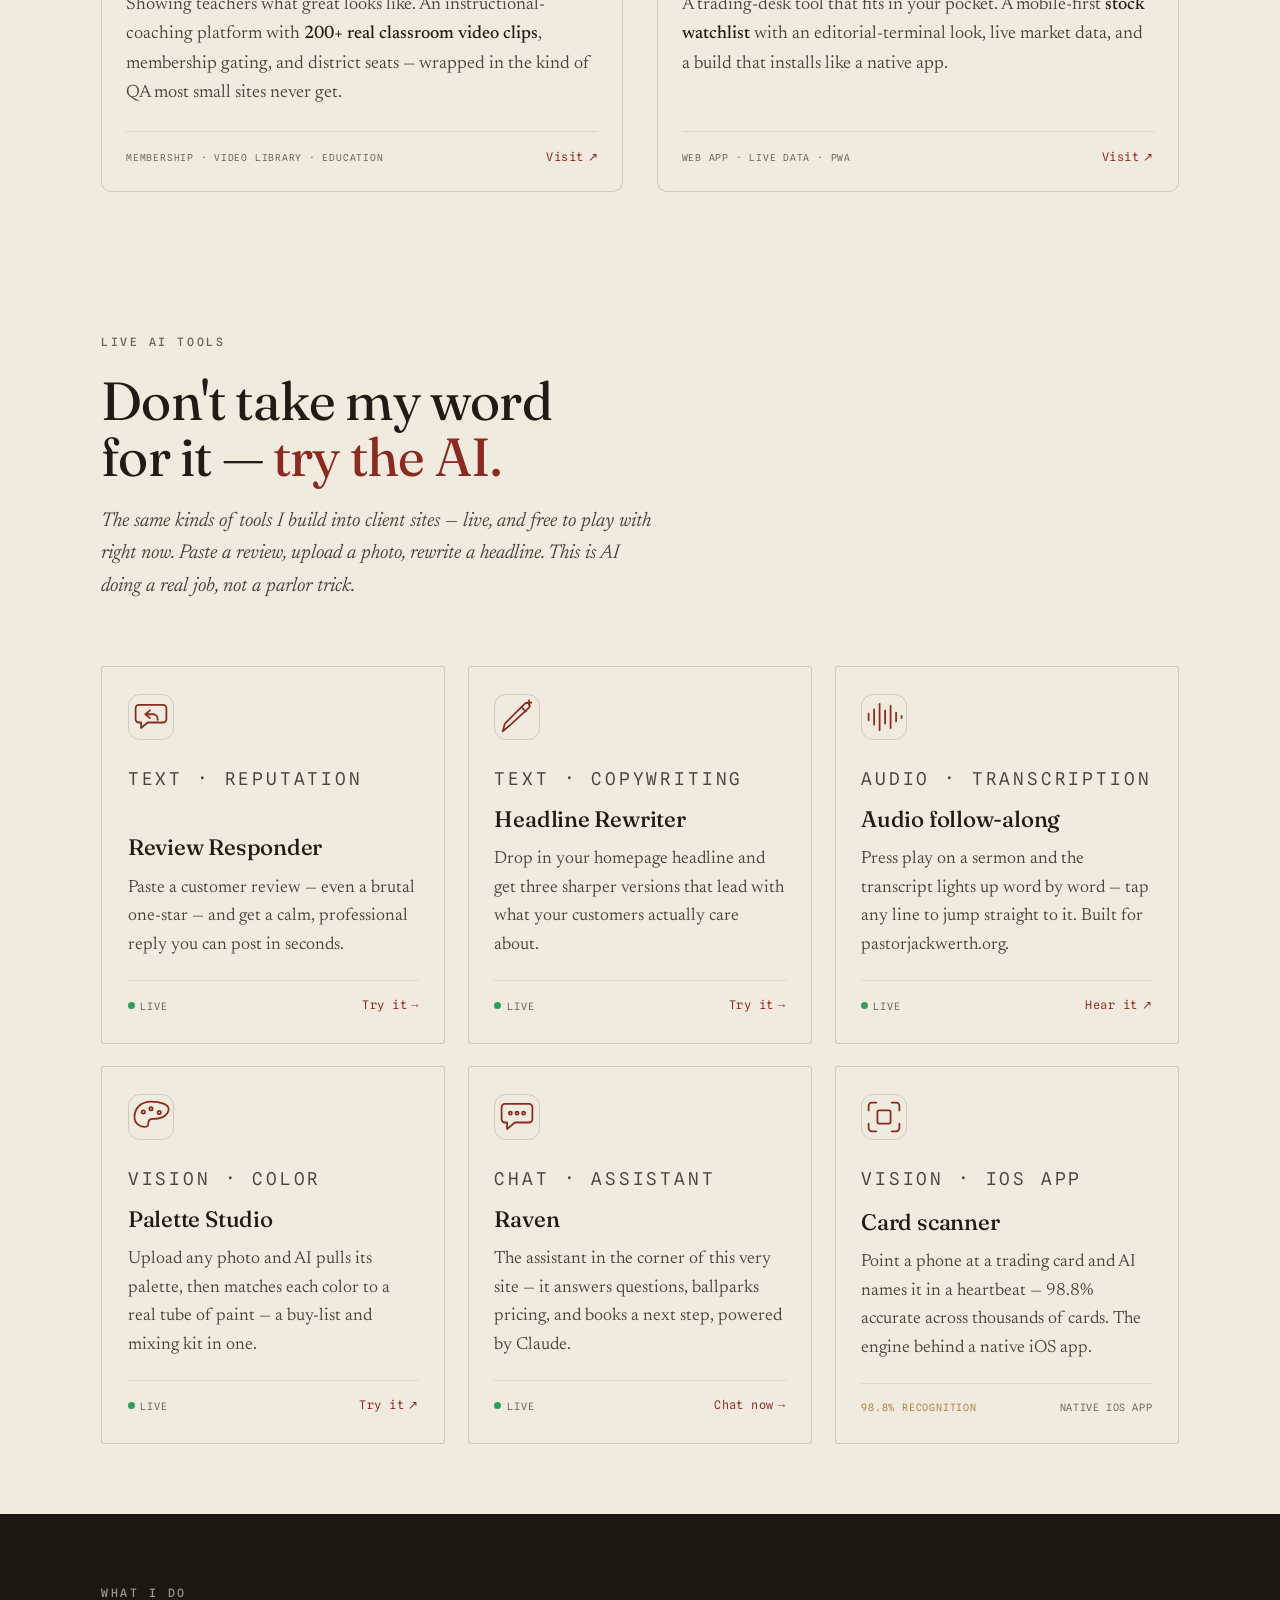
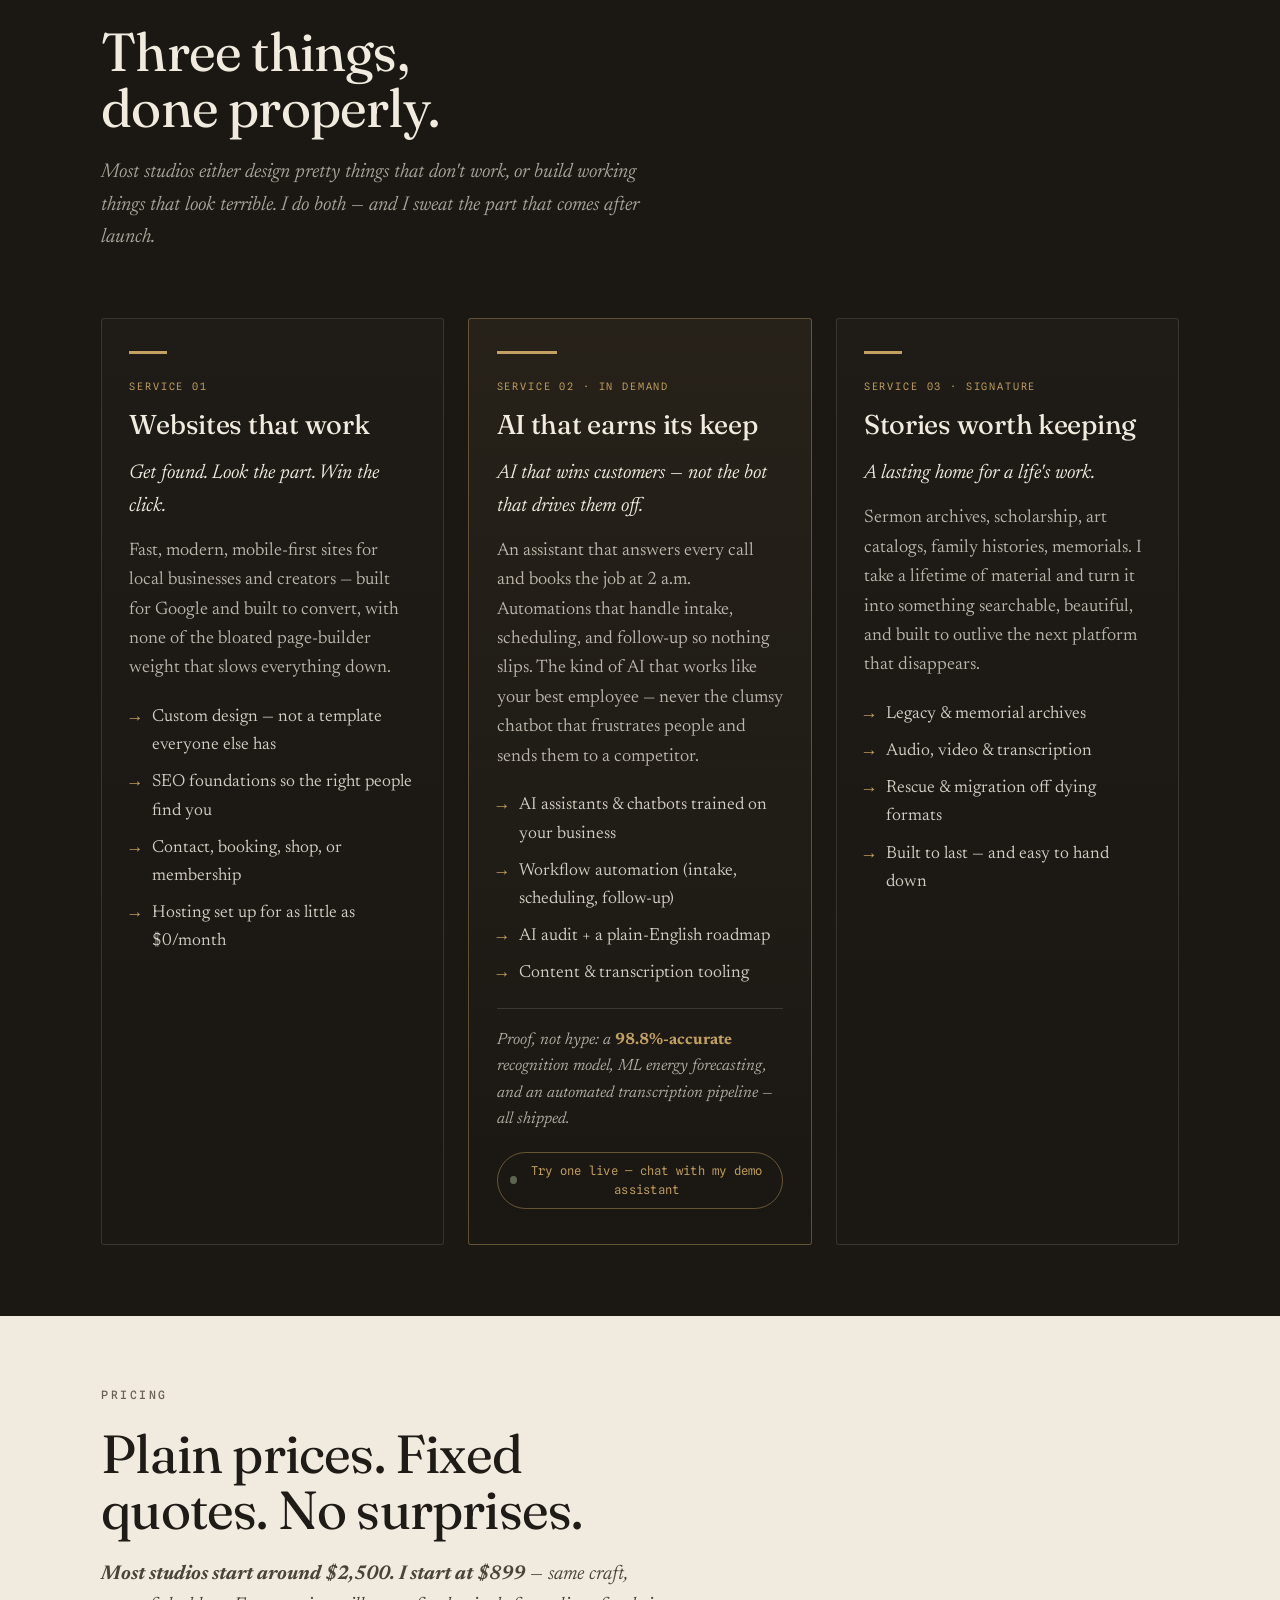
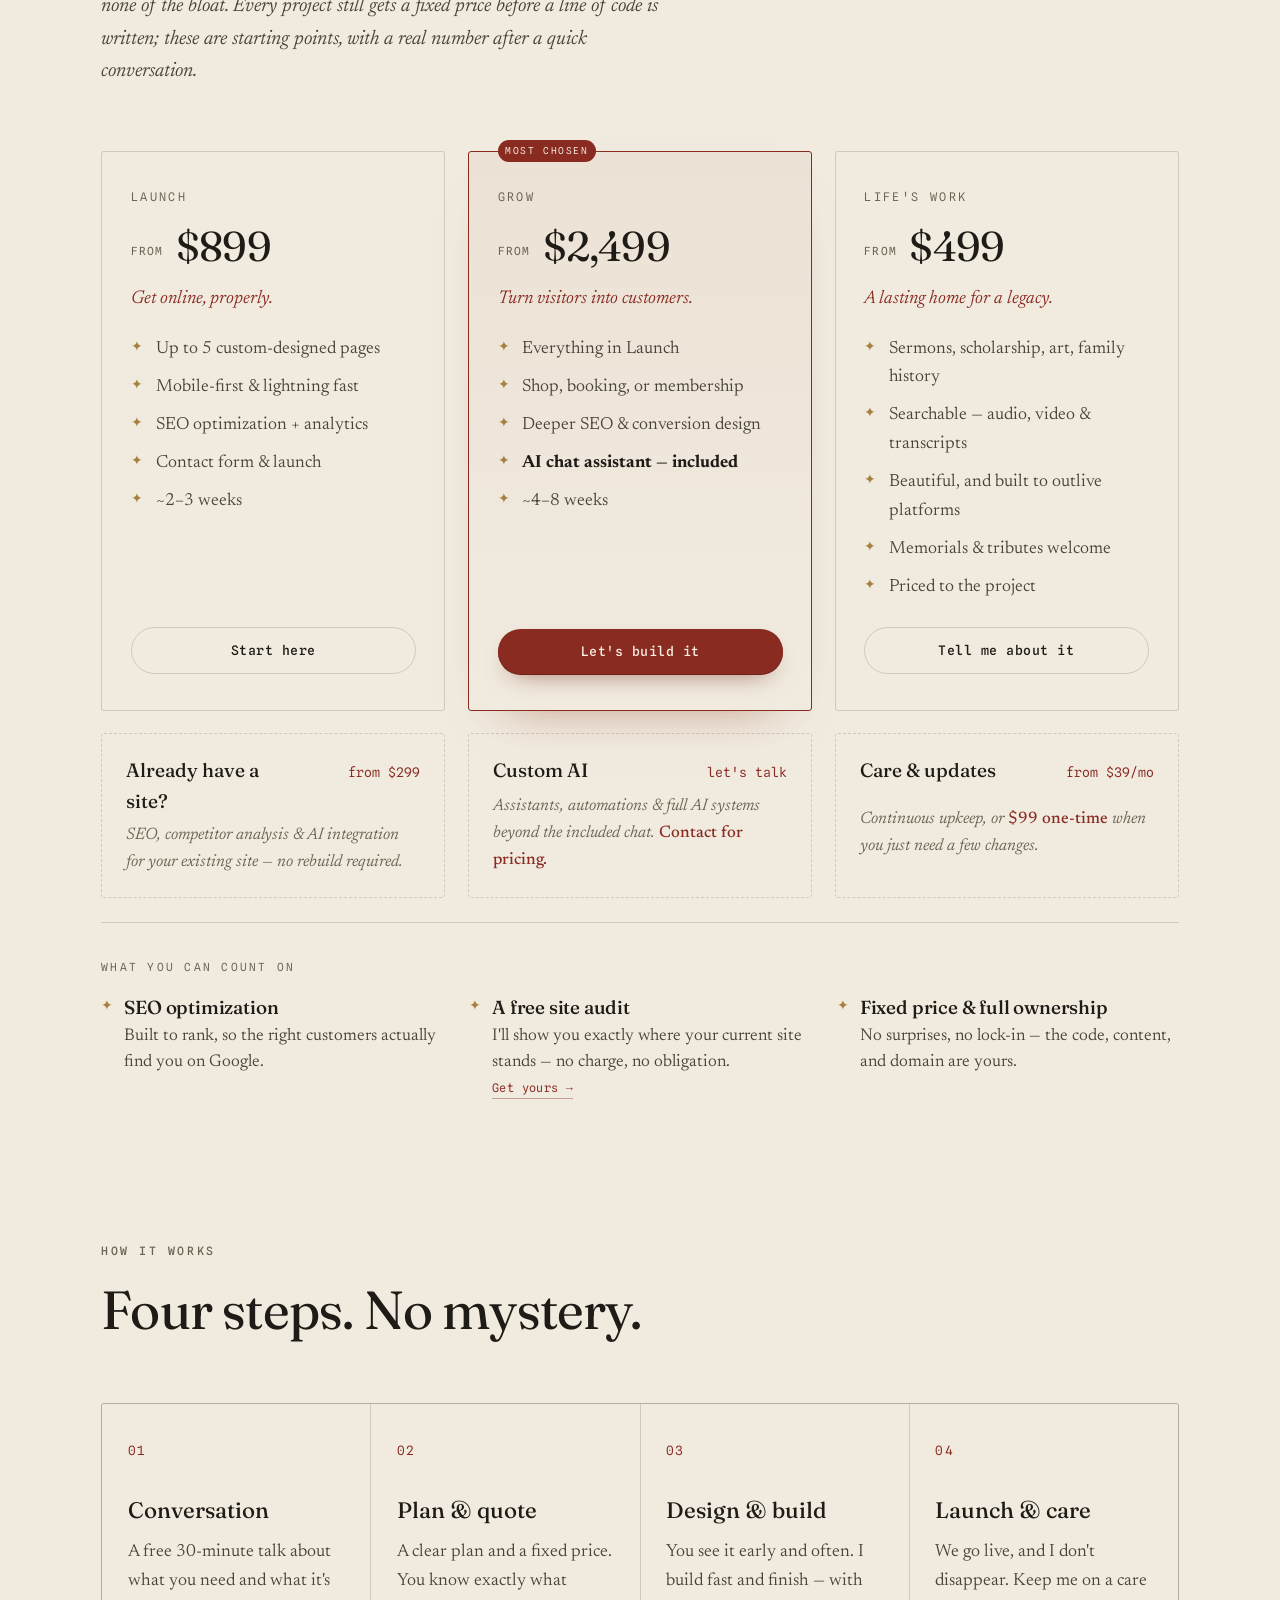
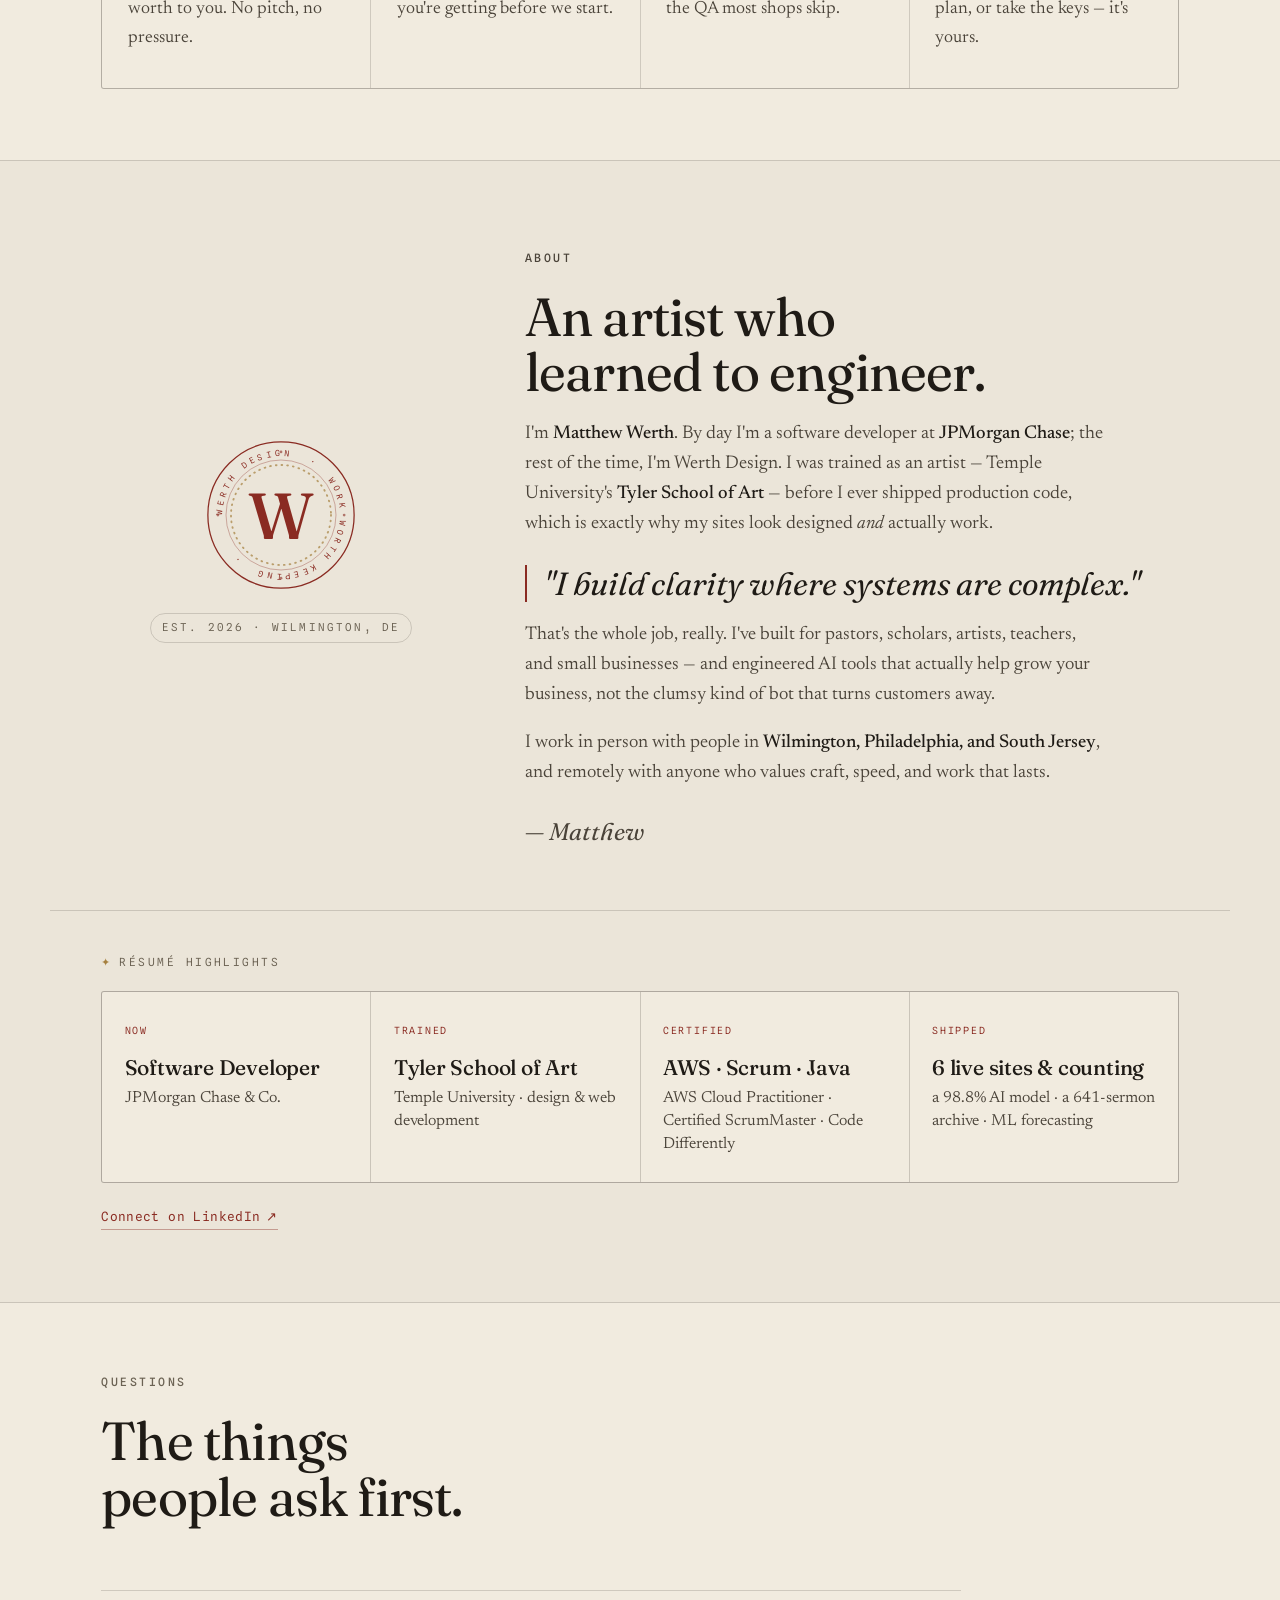
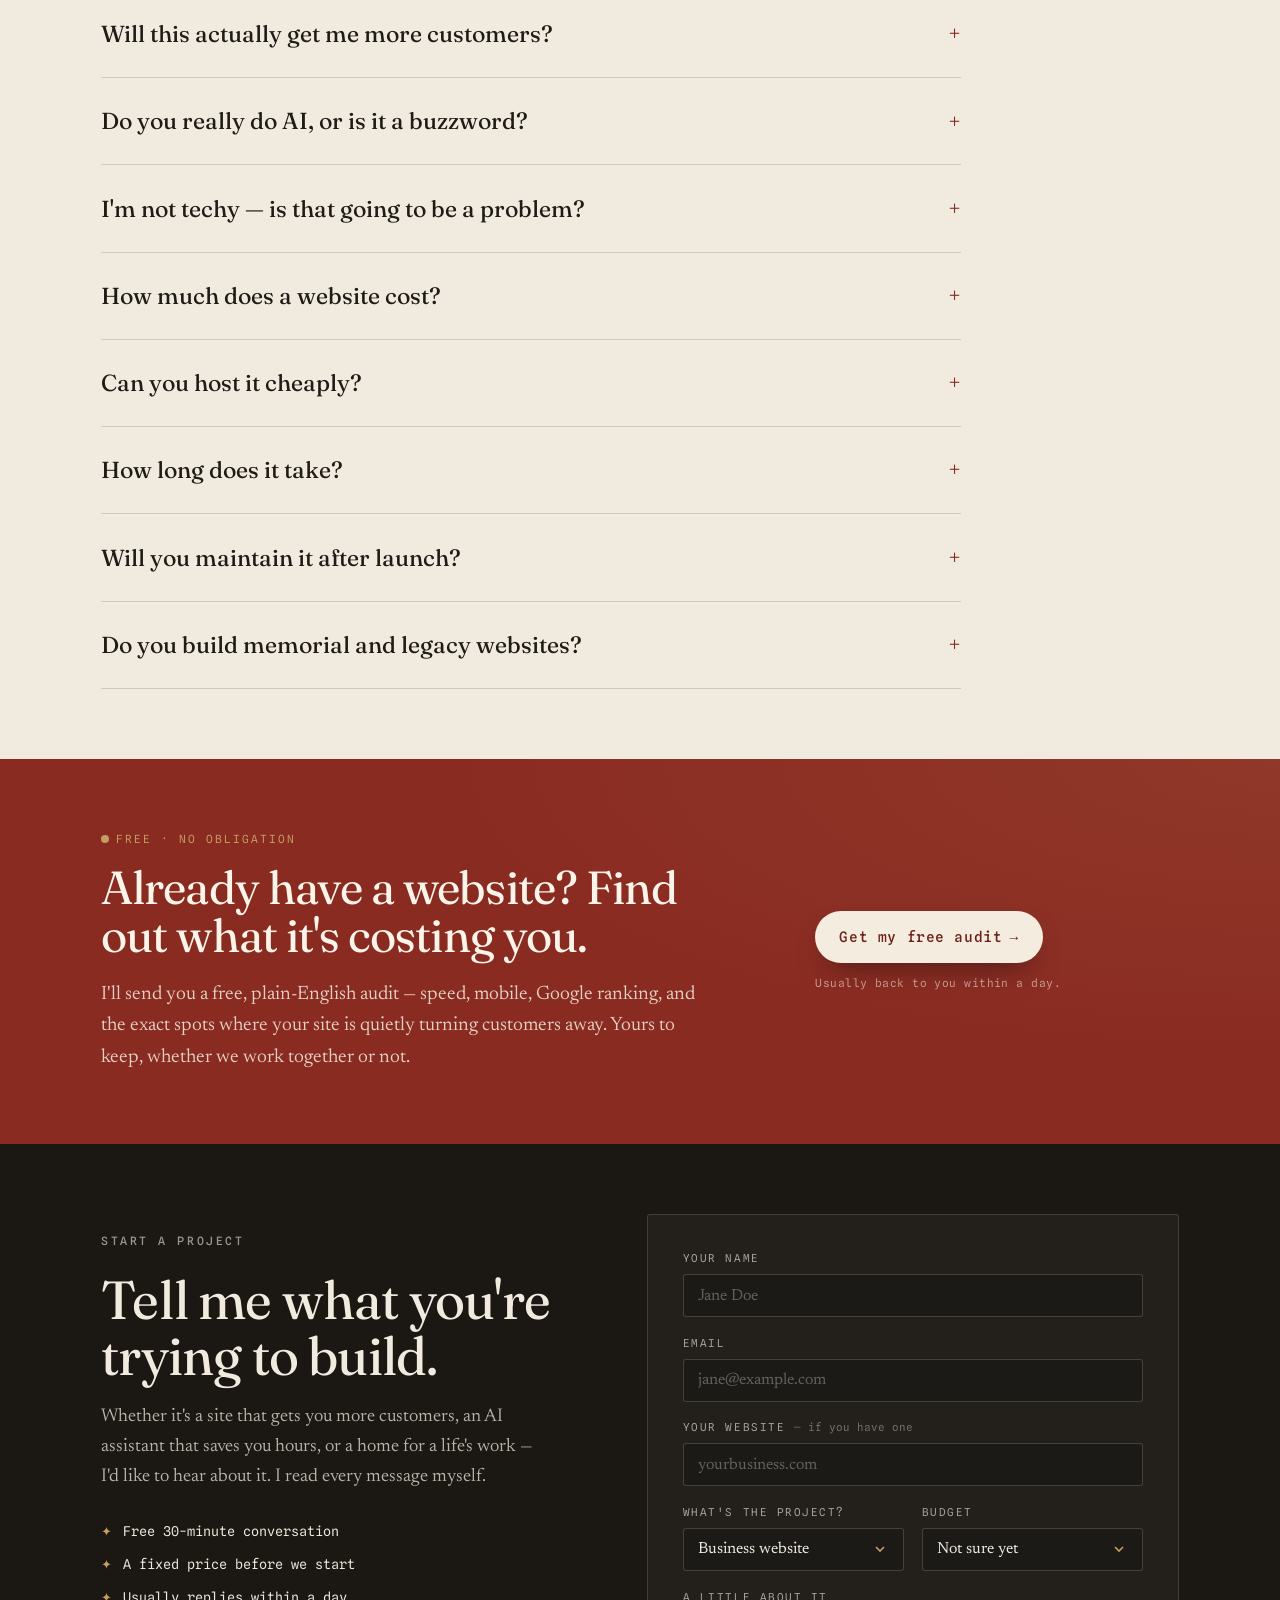
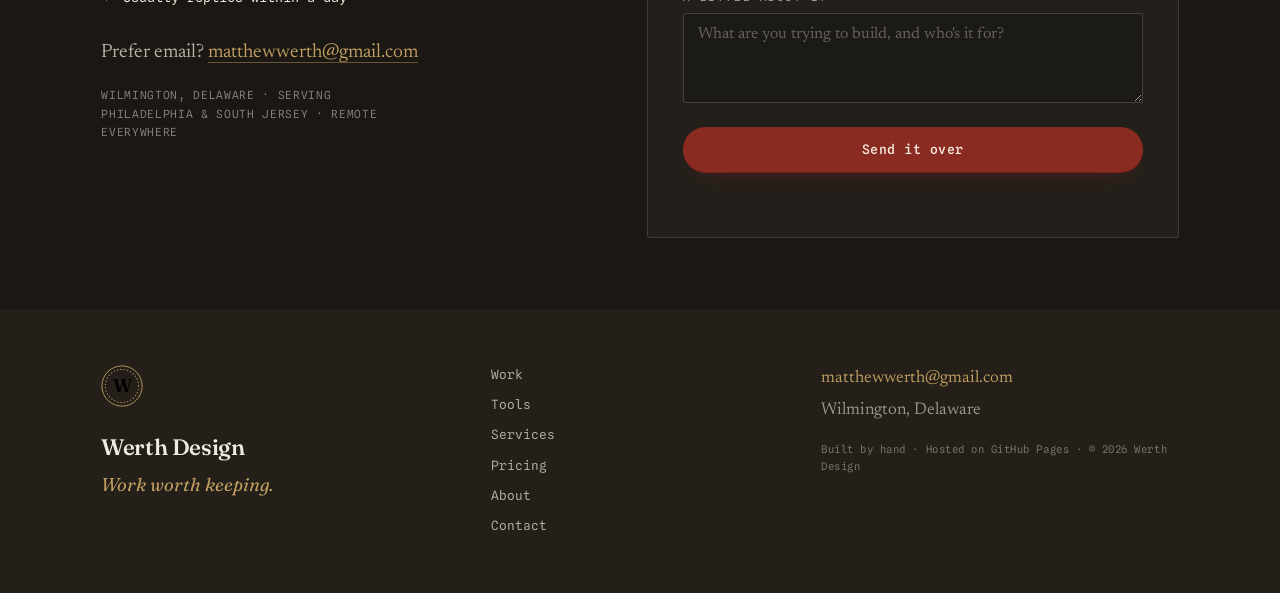
==== commit f535f182: "Market plan 'Now' moves: missed-call hero, trust bar, pricing-as-edge, tool lead capture Reframes th" ====
--- a/index.html
+++ b/index.html
@@ -39,7 +39,7 @@
   <link rel="preconnect" href="https://fonts.gstatic.com" crossorigin />
   <link href="https://fonts.googleapis.com/css2?family=Fraunces:ital,opsz,wght@0,9..144,300..700;1,9..144,400..600&family=Newsreader:ital,opsz,wght@0,6..72,300..500;1,6..72,300..420&family=Spline+Sans+Mono:wght@400;500;600&display=swap" rel="stylesheet" />
 
-  <link rel="stylesheet" href="assets/styles.css?v=12" />
+  <link rel="stylesheet" href="assets/styles.css?v=13" />
   <link rel="stylesheet" href="assets/chatbot.css?v=6" />
 
   <!-- ============== SEO: STRUCTURED DATA ============== -->
@@ -160,10 +160,10 @@
           <span class="accent">AI that earns its keep.</span>
         </h1>
         <p class="hero-lede reveal">
-          I'm <strong>Matthew Werth</strong>. I put AI to work for local businesses — answering
-          after-hours calls, booking jobs, and clearing the busywork — on fast, modern websites
-          that get you found. The kind of AI that <strong>wins customers</strong>, not the clumsy
-          bot that turns them away.
+          I'm <strong>Matthew Werth</strong>. The calls a busy shop misses don't call back — they
+          call the next guy. I build fast websites with AI that <strong>answers every call and books
+          the job at 2&nbsp;a.m.</strong>, clears the busywork, and gets you found on Google — so you
+          stop losing work you already earned.
         </p>
         <div class="hero-actions reveal">
           <a class="btn btn-cta" href="#contact">Start a project</a>
@@ -188,6 +188,19 @@
     </div>
   </section>
 
+  <!-- ====================== TRUST BAR ====================== -->
+  <aside class="trustbar reveal" aria-label="How I work">
+    <div class="wrap trustbar-inner">
+      <span><strong>No contracts</strong> — cancel anytime</span>
+      <span class="tb-sep" aria-hidden="true">·</span>
+      <span><strong>Fixed prices</strong>, quoted upfront</span>
+      <span class="tb-sep" aria-hidden="true">·</span>
+      <span><strong>You own everything</strong> — site, domain, code</span>
+      <span class="tb-sep" aria-hidden="true">·</span>
+      <span><strong>A real person in Wilmington</strong>, not an agency</span>
+    </div>
+  </aside>
+
   <!-- ====================== PROOF STRIP ====================== -->
   <section class="proof" aria-label="By the numbers">
     <div class="wrap proof-grid">
@@ -214,8 +227,8 @@
               <path d="M6 20 L20 8 L34 20"/><path d="M9 17 V32 H31 V17"/><path d="M17 32 V24 H23 V32"/>
             </g></svg>
           </span>
-          <h3>Home &amp; trade services</h3>
-          <p>HVAC, plumbing, electrical, landscaping, auto. Stop sending after-hours calls to voicemail — <strong>book the job while you're still on the last one.</strong></p>
+          <h3>Home &amp; trade services <span class="who-flag">My specialty</span></h3>
+          <p>HVAC, plumbing, electrical, roofing, landscaping. Only <strong>1 in 5</strong> shops answers a new call within the hour — and <strong>78% of customers hire whoever picks up first</strong>. I make sure that's you, day or night.</p>
         </li>
         <li class="who-card reveal">
           <span class="who-icon" aria-hidden="true">
@@ -581,7 +594,7 @@
       <header class="section-head reveal">
         <p class="kicker">Pricing</p>
         <h2 class="section-title" id="pricing-title">Plain prices. Fixed quotes. No&nbsp;surprises.</h2>
-        <p class="section-sub">Every project gets a fixed price before a line of code is written. These are starting points — you'll get a real number after a 30-minute conversation.</p>
+        <p class="section-sub"><strong>Most studios start around $2,500. I start at $899</strong> — same craft, none of the bloat. Every project still gets a fixed price before a line of code is written; these are starting points, with a real number after a quick conversation.</p>
       </header>
 
       <div class="price-grid">
--- a/assets/styles.css
+++ b/assets/styles.css
@@ -294,6 +294,16 @@
 .tags { font-family: var(--font-mono); font-size: 0.6rem; letter-spacing: 0.08em; text-transform: uppercase; color: var(--ink-faint); }
 .card-link { font-family: var(--font-mono); font-size: 0.74rem; letter-spacing: 0.04em; color: var(--oxblood); white-space: nowrap; transition: gap 0.3s; display: inline-flex; gap: 0.35em; }
 .card-link:hover { color: var(--oxblood-dk); gap: 0.6em; }
+
+/* ---------------- trust bar ---------------- */
+.trustbar { background: var(--night); color: var(--paper); }
+.trustbar-inner { display: flex; flex-wrap: wrap; align-items: center; justify-content: center; gap: 0.4rem 1.1rem; padding-block: 0.95rem; text-align: center; }
+.trustbar span { font-size: 0.92rem; color: rgba(241,235,223,0.82); }
+.trustbar strong { color: #fff; font-weight: 500; }
+.trustbar .tb-sep { color: var(--brass); }
+@media (max-width: 640px) { .trustbar .tb-sep { display: none; } .trustbar-inner { gap: 0.3rem 1rem; } }
+
+.who-flag { display: inline-block; font-family: var(--font-mono); font-size: 0.56rem; letter-spacing: 0.1em; text-transform: uppercase; color: #f6ede0; background: var(--oxblood); padding: 0.28em 0.6em; border-radius: 100px; vertical-align: middle; margin-left: 0.5rem; position: relative; top: -0.12em; }
 
 /* ---------------- live tools ---------------- */
 .tools-grid { display: grid; grid-template-columns: repeat(3, 1fr); gap: 1.4rem; list-style: none; }
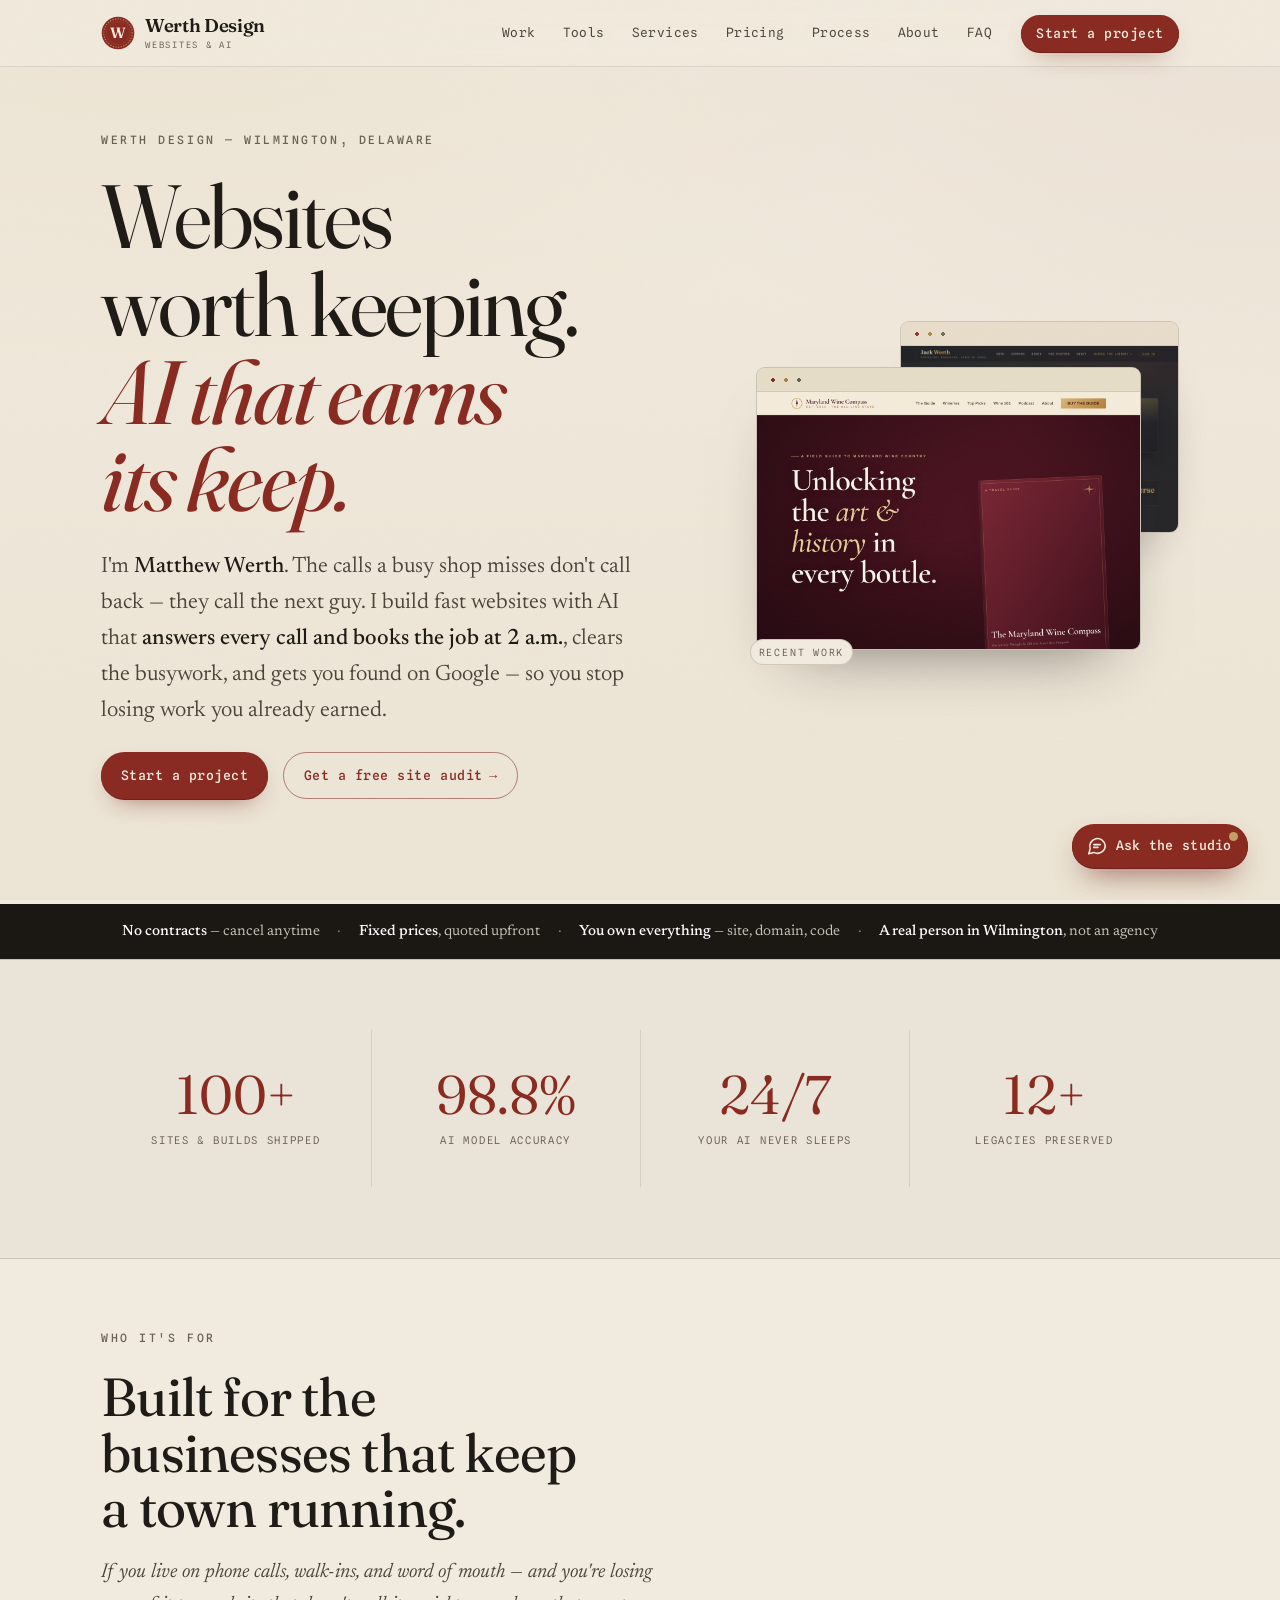
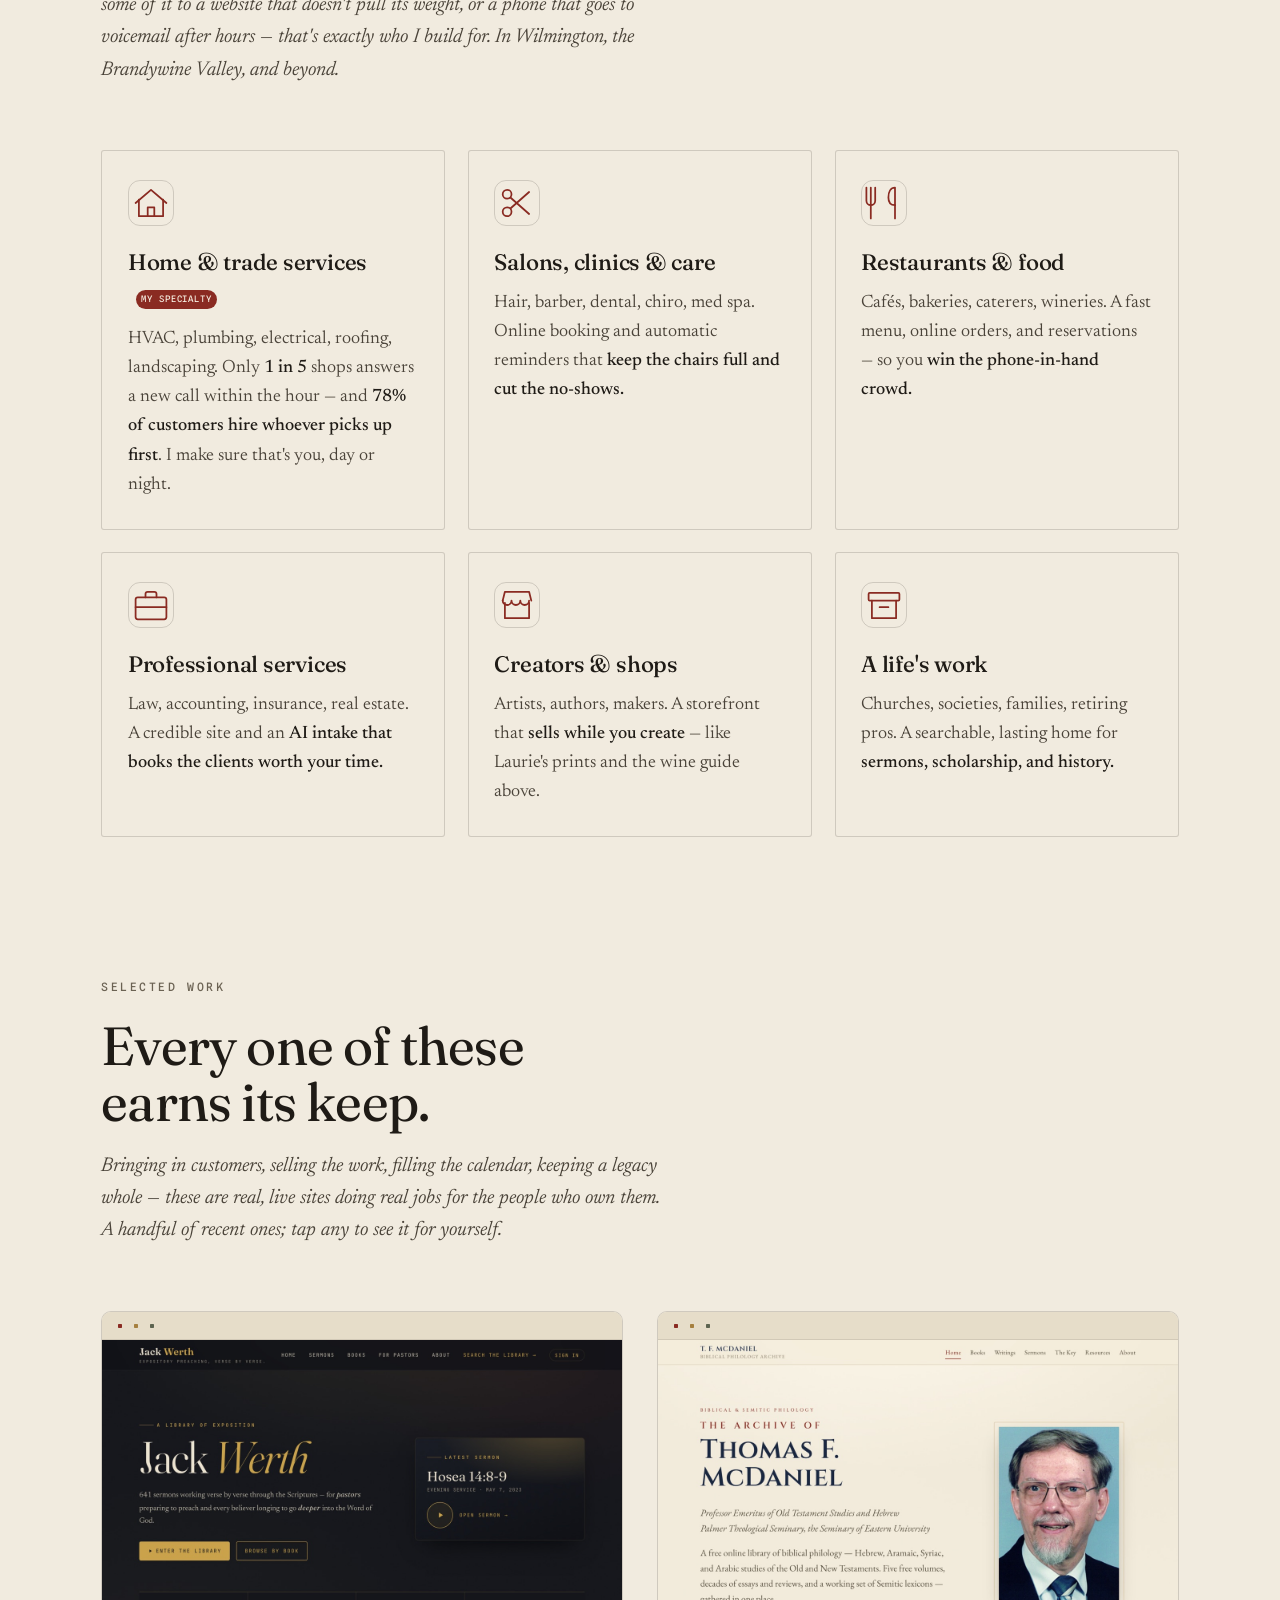
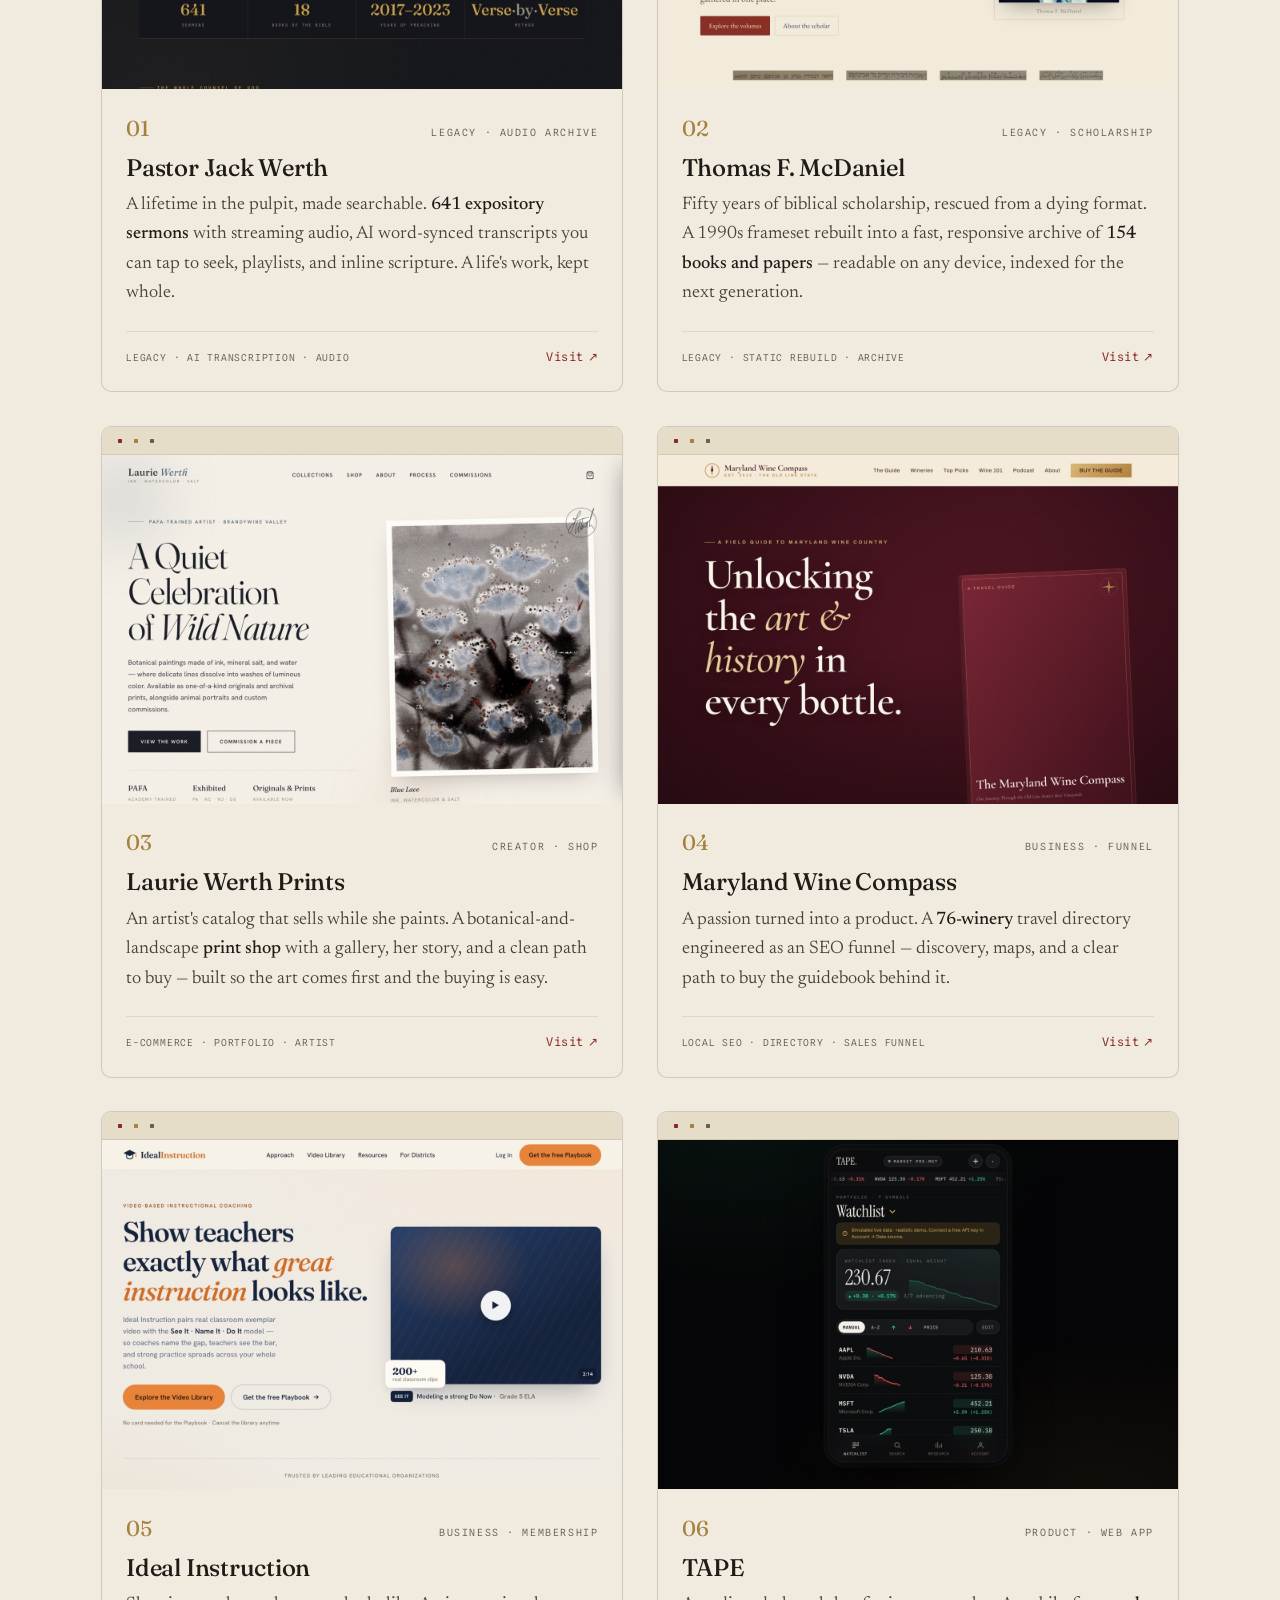
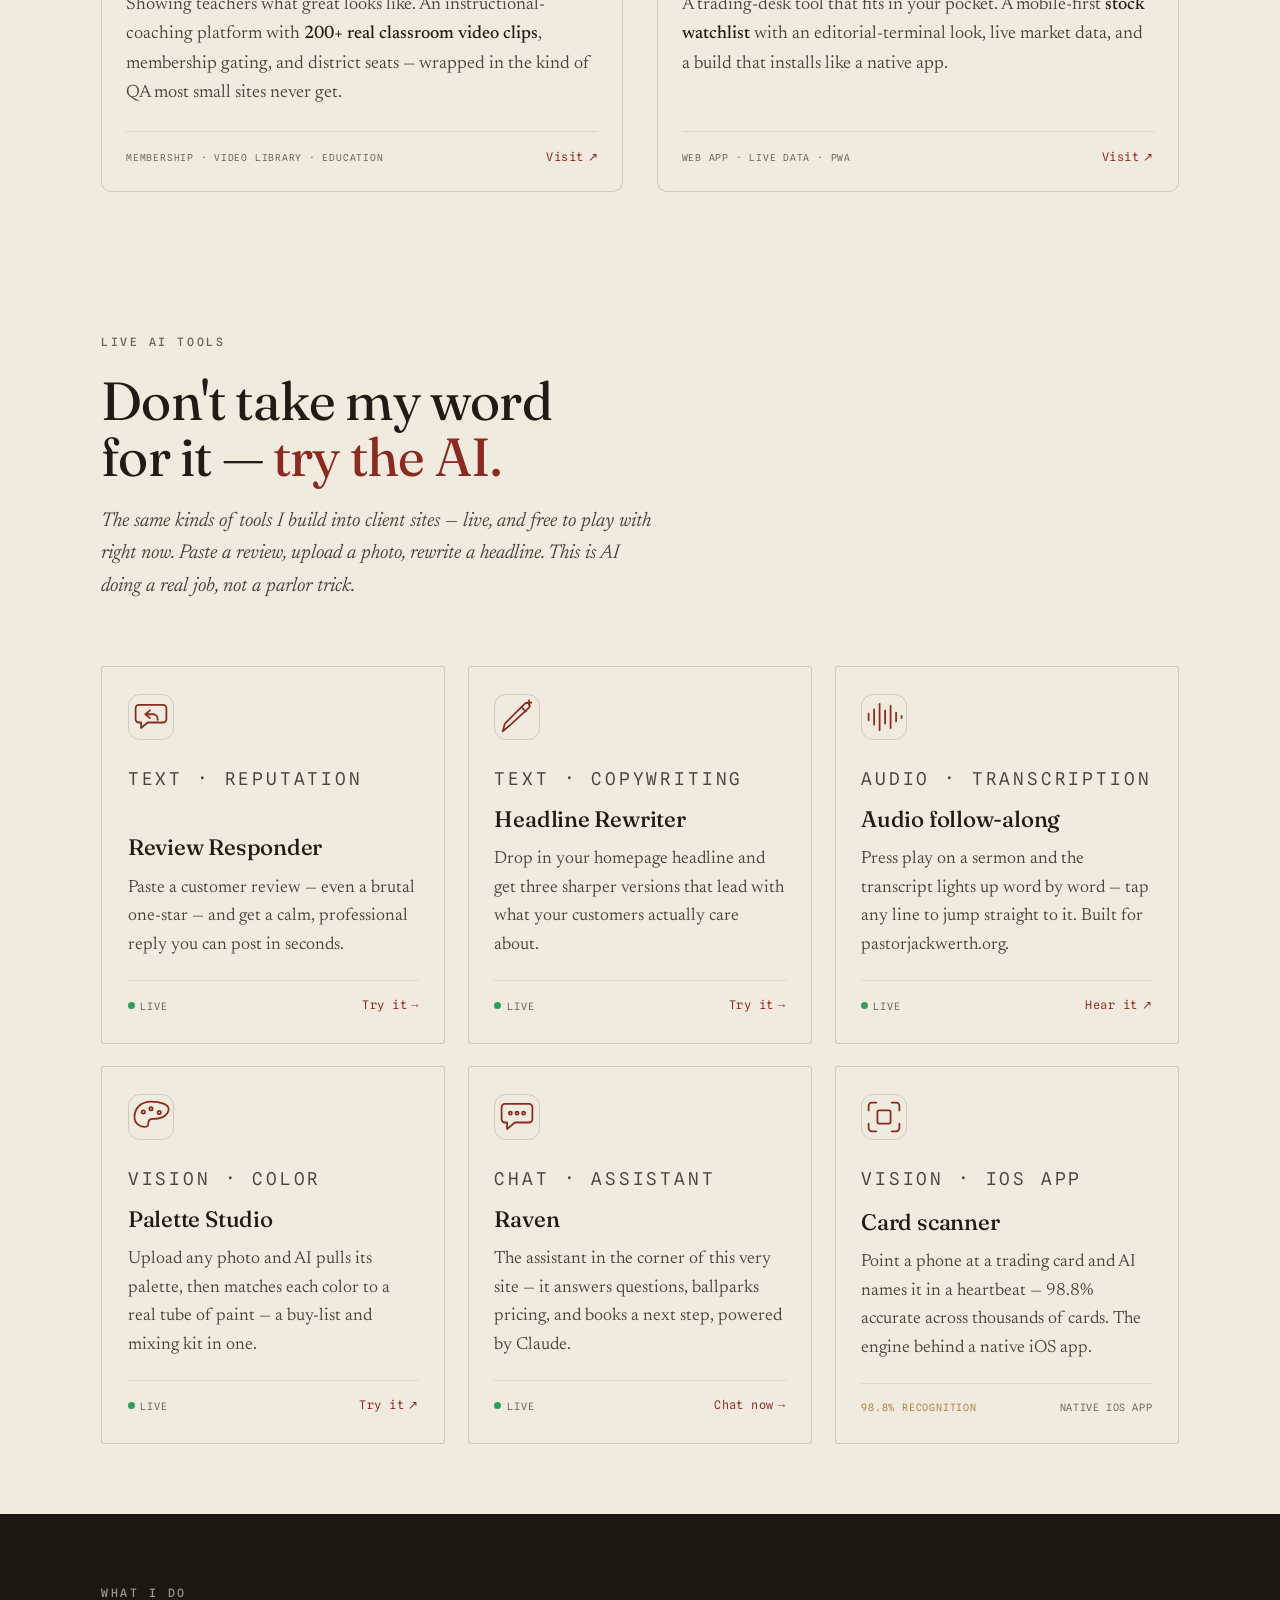
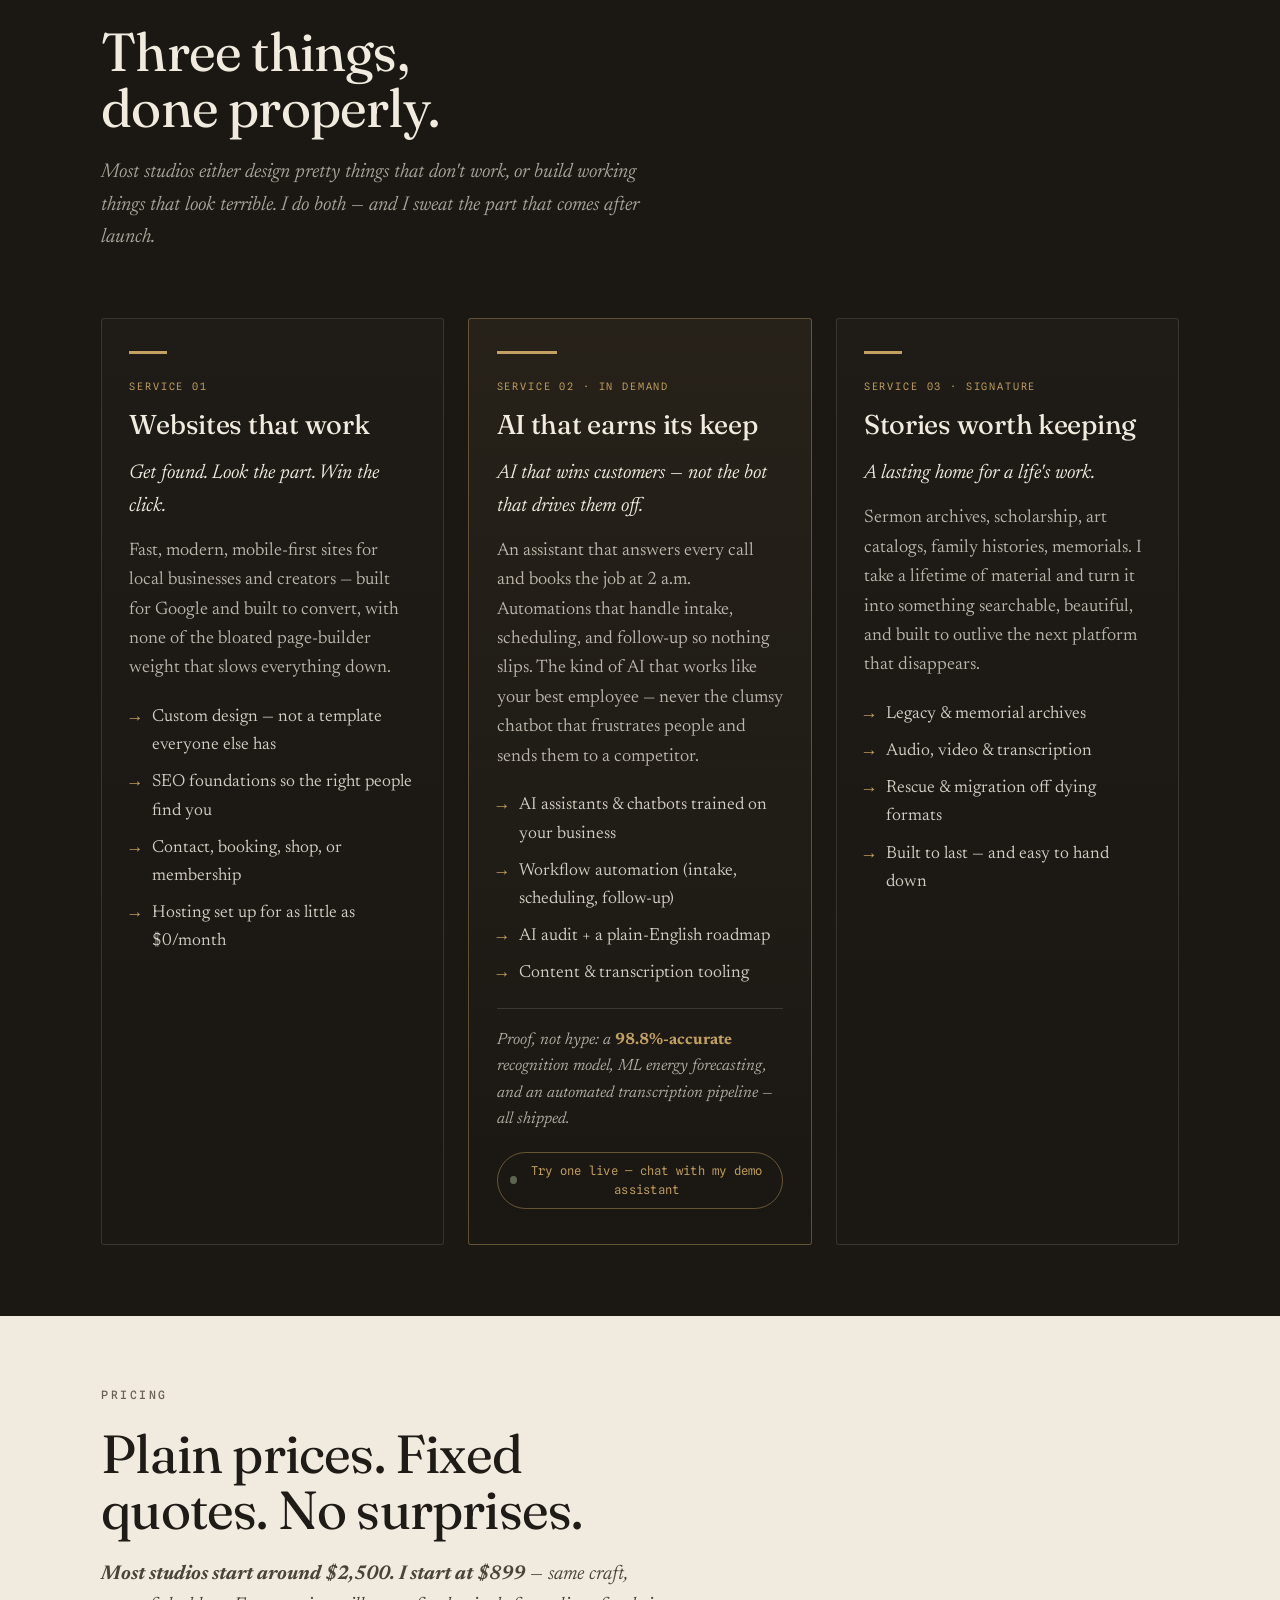
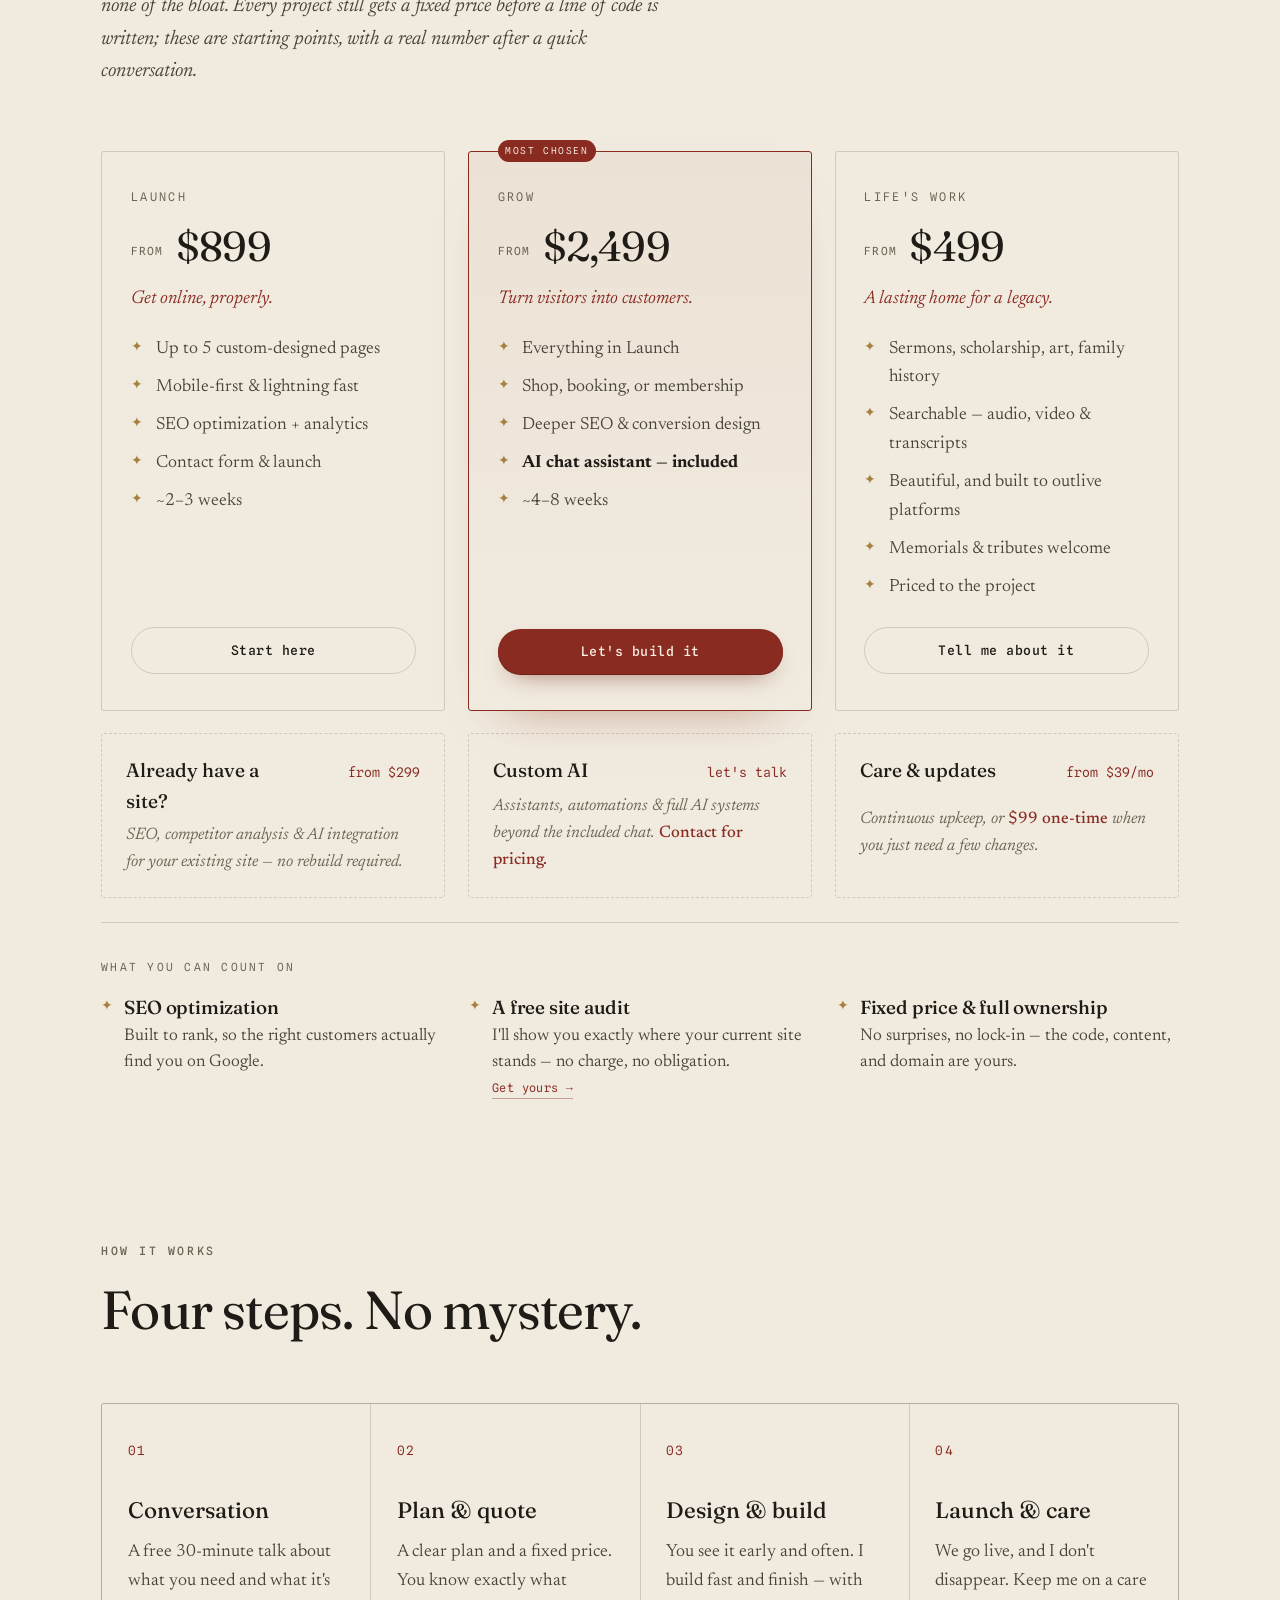
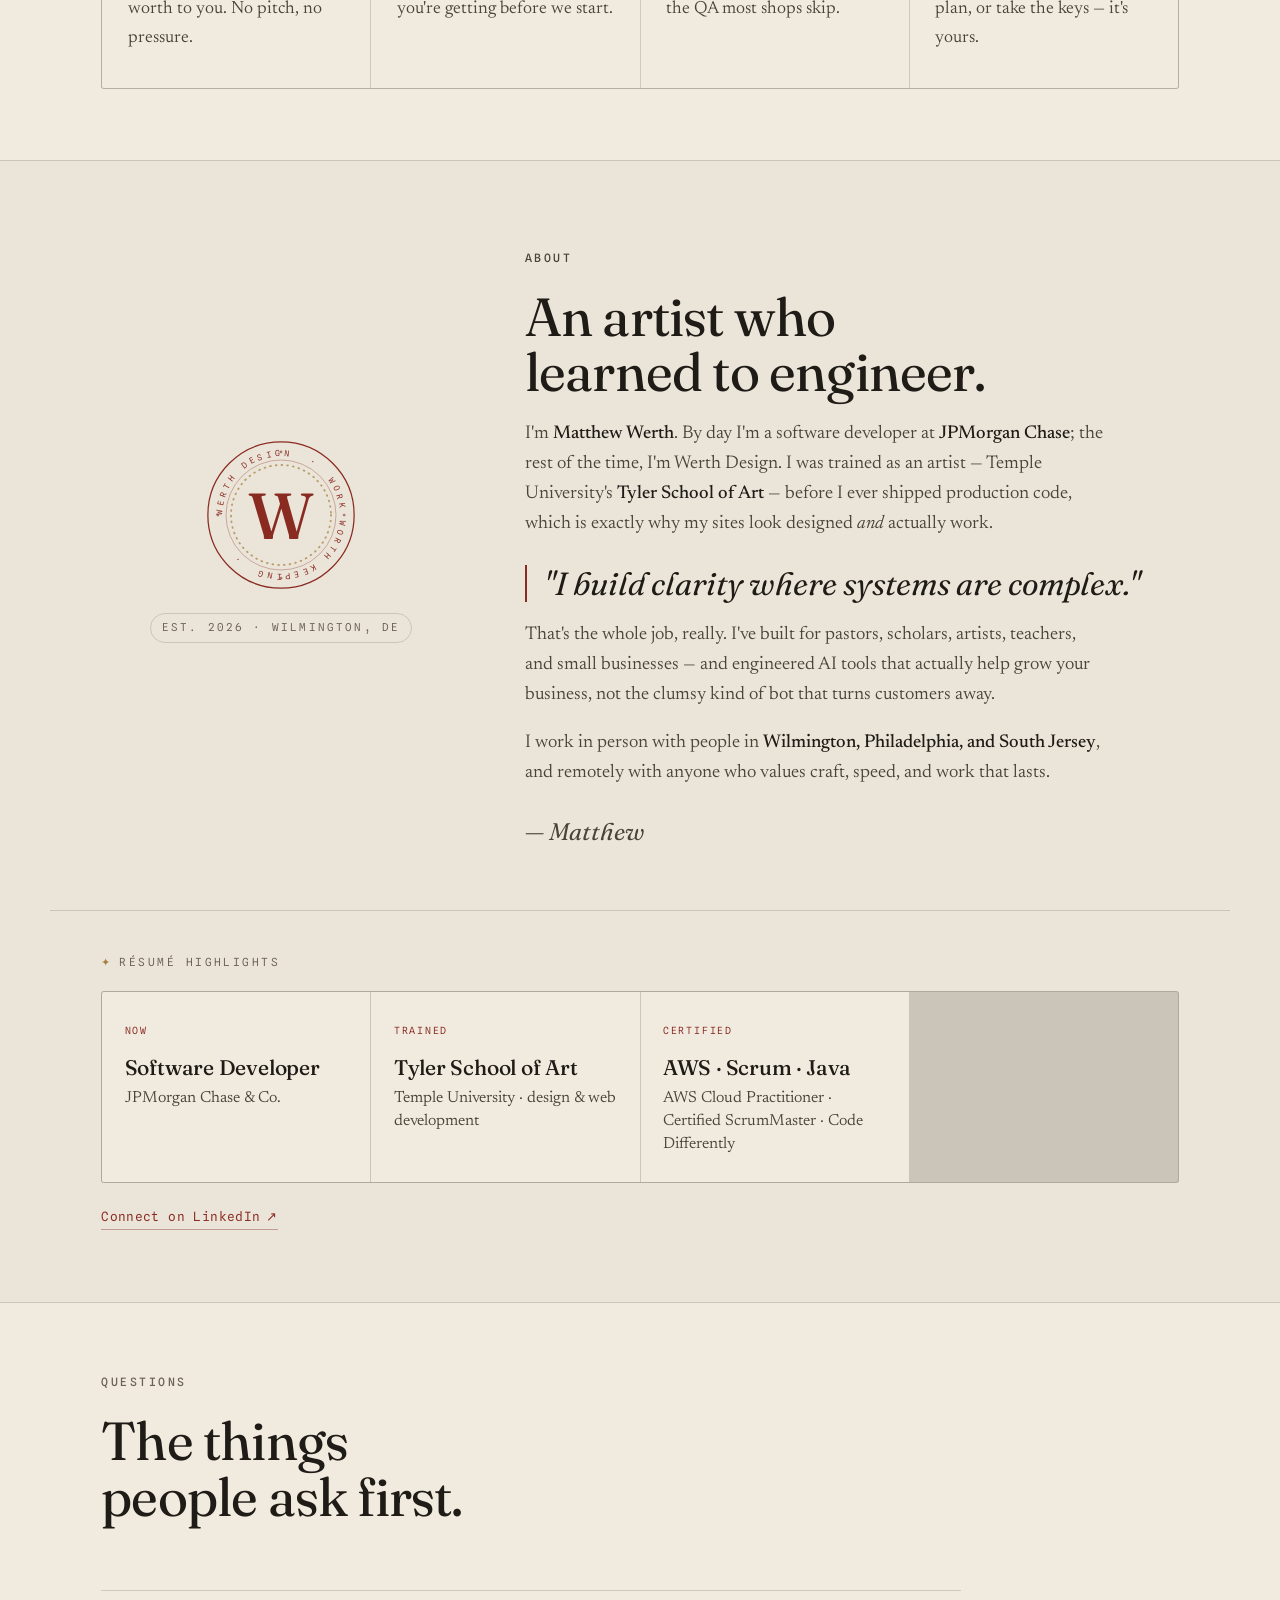
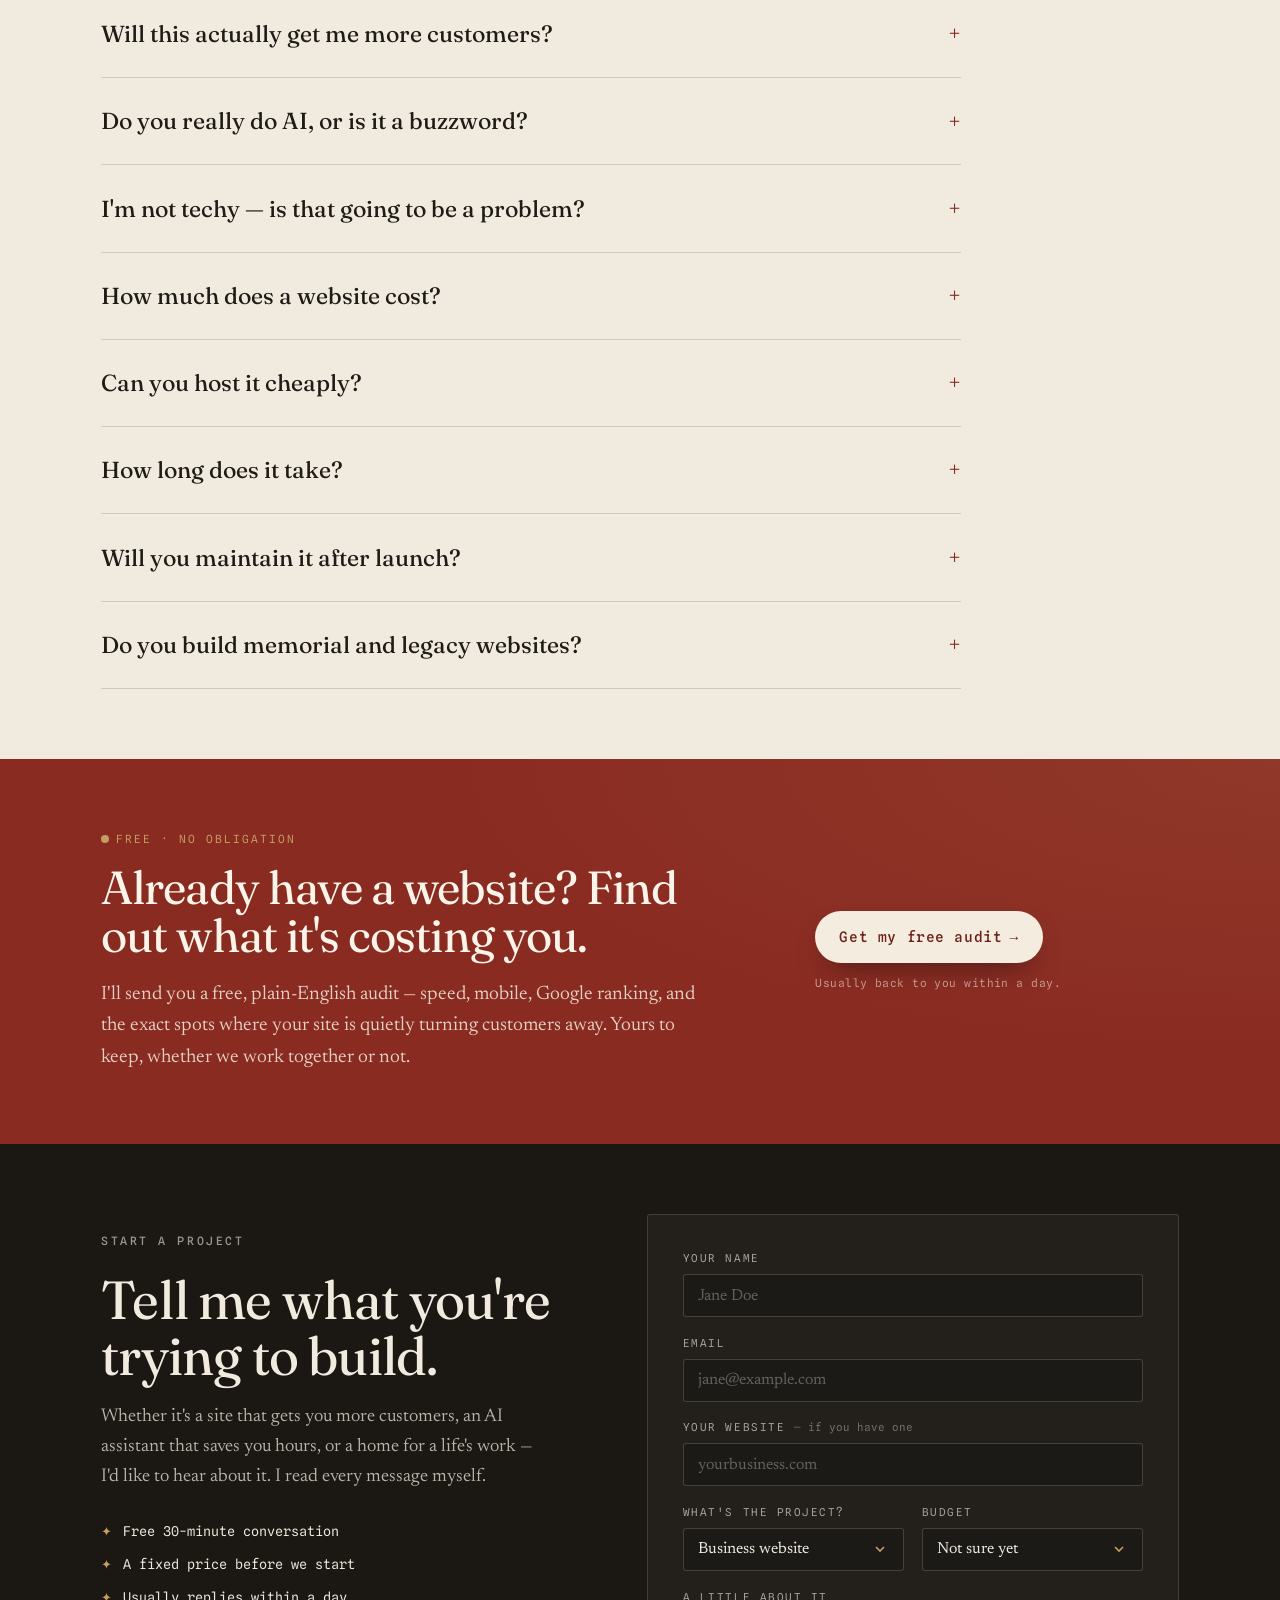
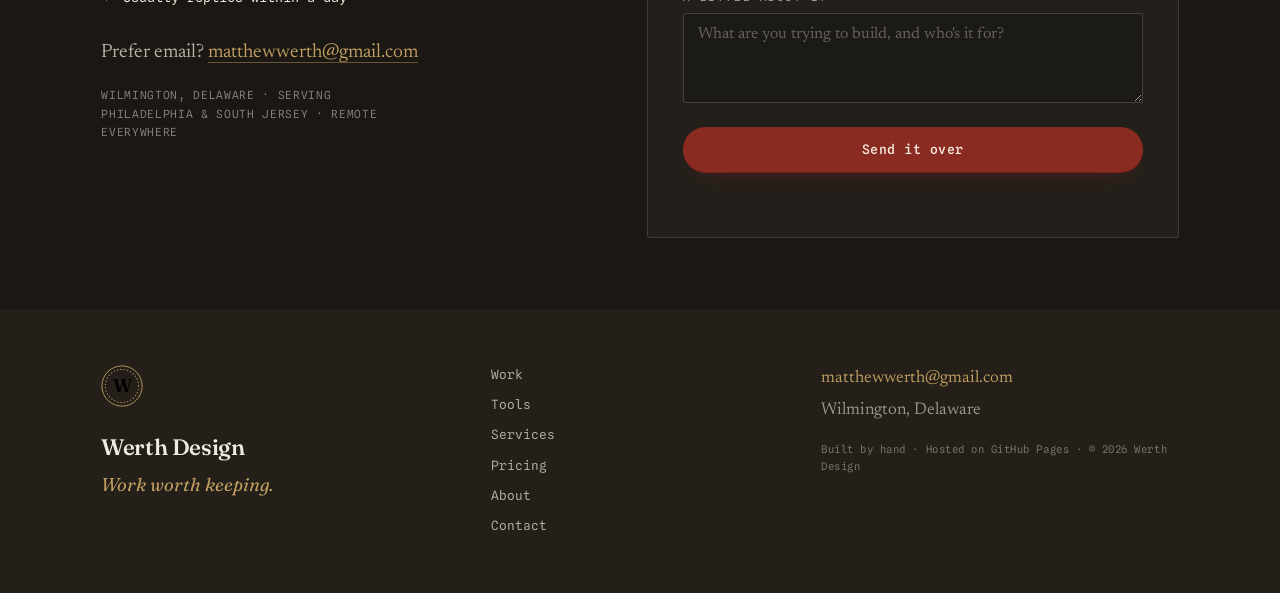
==== commit 18bd178b: "Remove underselling 'Shipped — 6 live sites' résumé stat The proof strip already states 100+ builds;" ====
--- a/index.html
+++ b/index.html
@@ -767,11 +767,6 @@
           <p class="resume-val">AWS · Scrum · Java</p>
           <p class="resume-sub">AWS Cloud Practitioner · Certified ScrumMaster · Code Differently</p>
         </div>
-        <div class="resume-cell">
-          <span class="resume-label">Shipped</span>
-          <p class="resume-val">6 live sites &amp; counting</p>
-          <p class="resume-sub">a 98.8% AI model · a 641-sermon archive · ML forecasting</p>
-        </div>
       </div>
       <a class="resume-link" href="https://www.linkedin.com/in/matthewwerth" target="_blank" rel="noopener">Connect on LinkedIn <span aria-hidden="true">↗</span></a>
     </div>
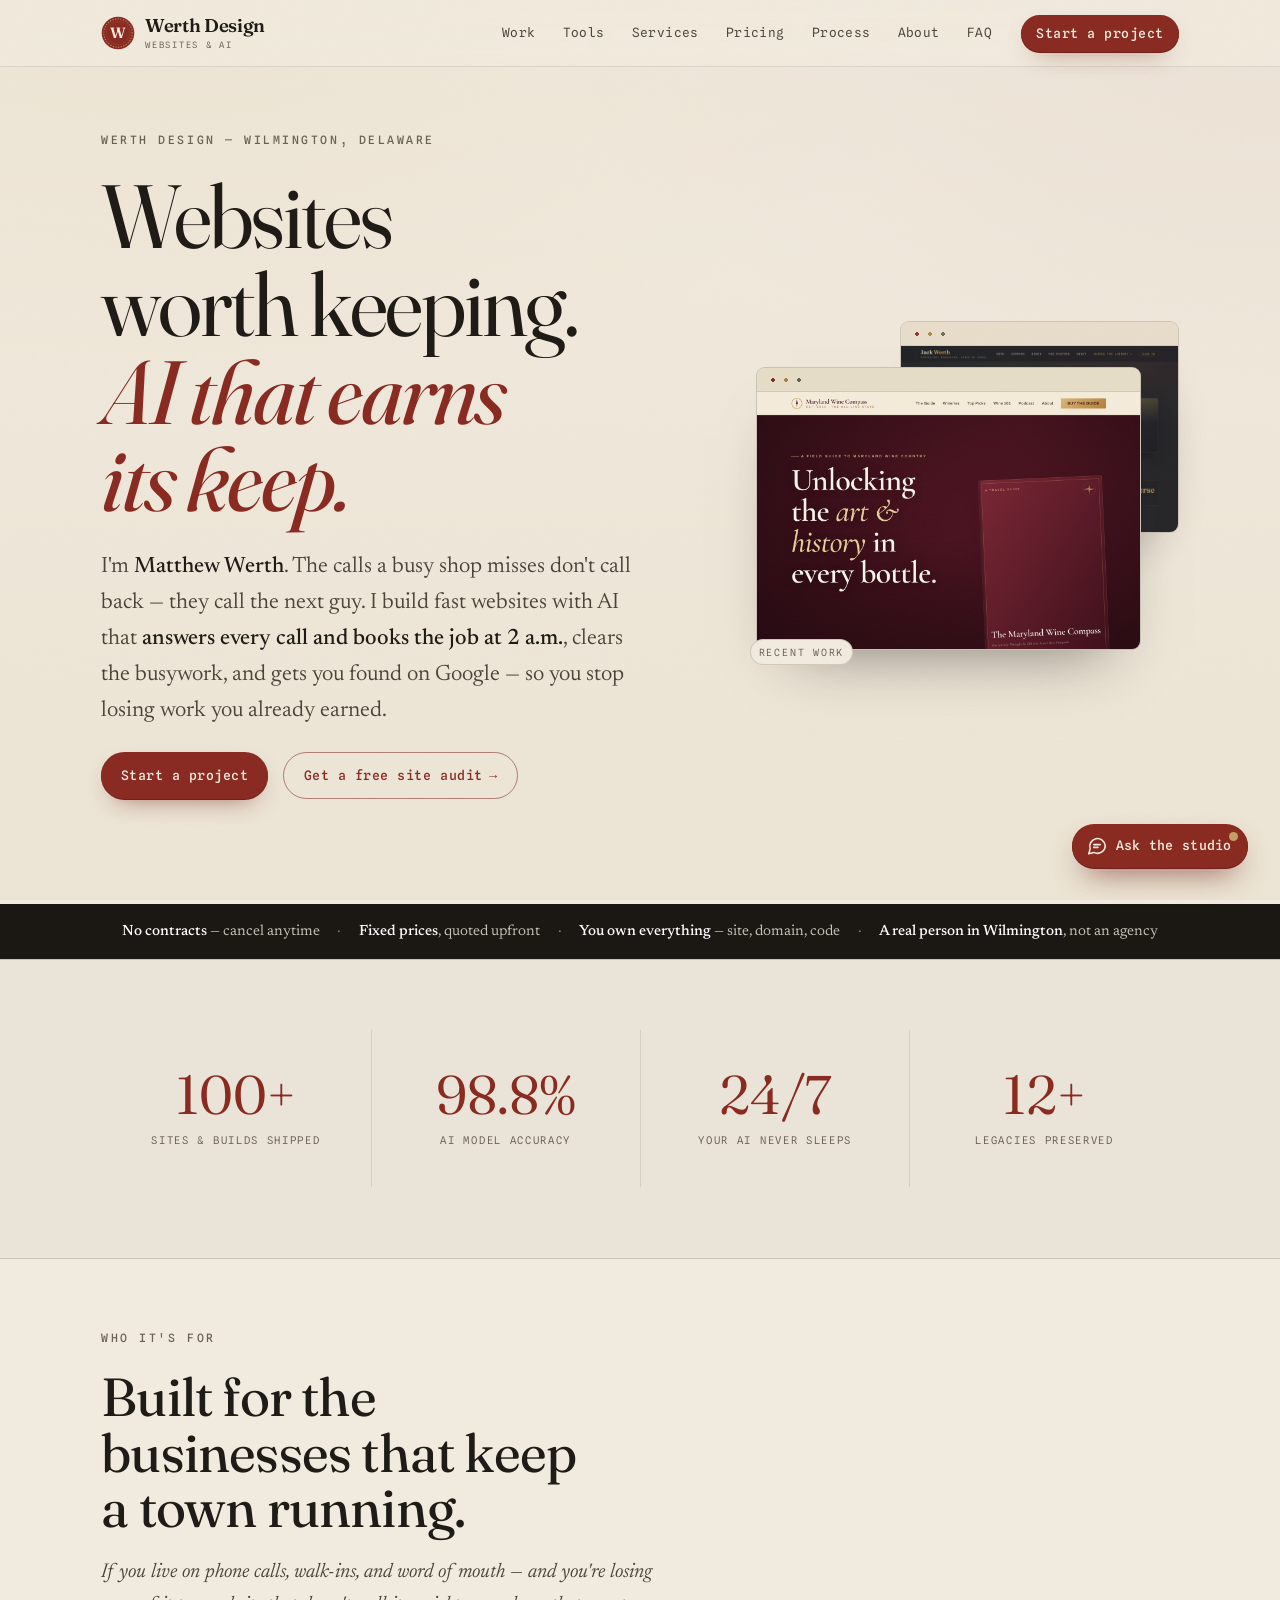
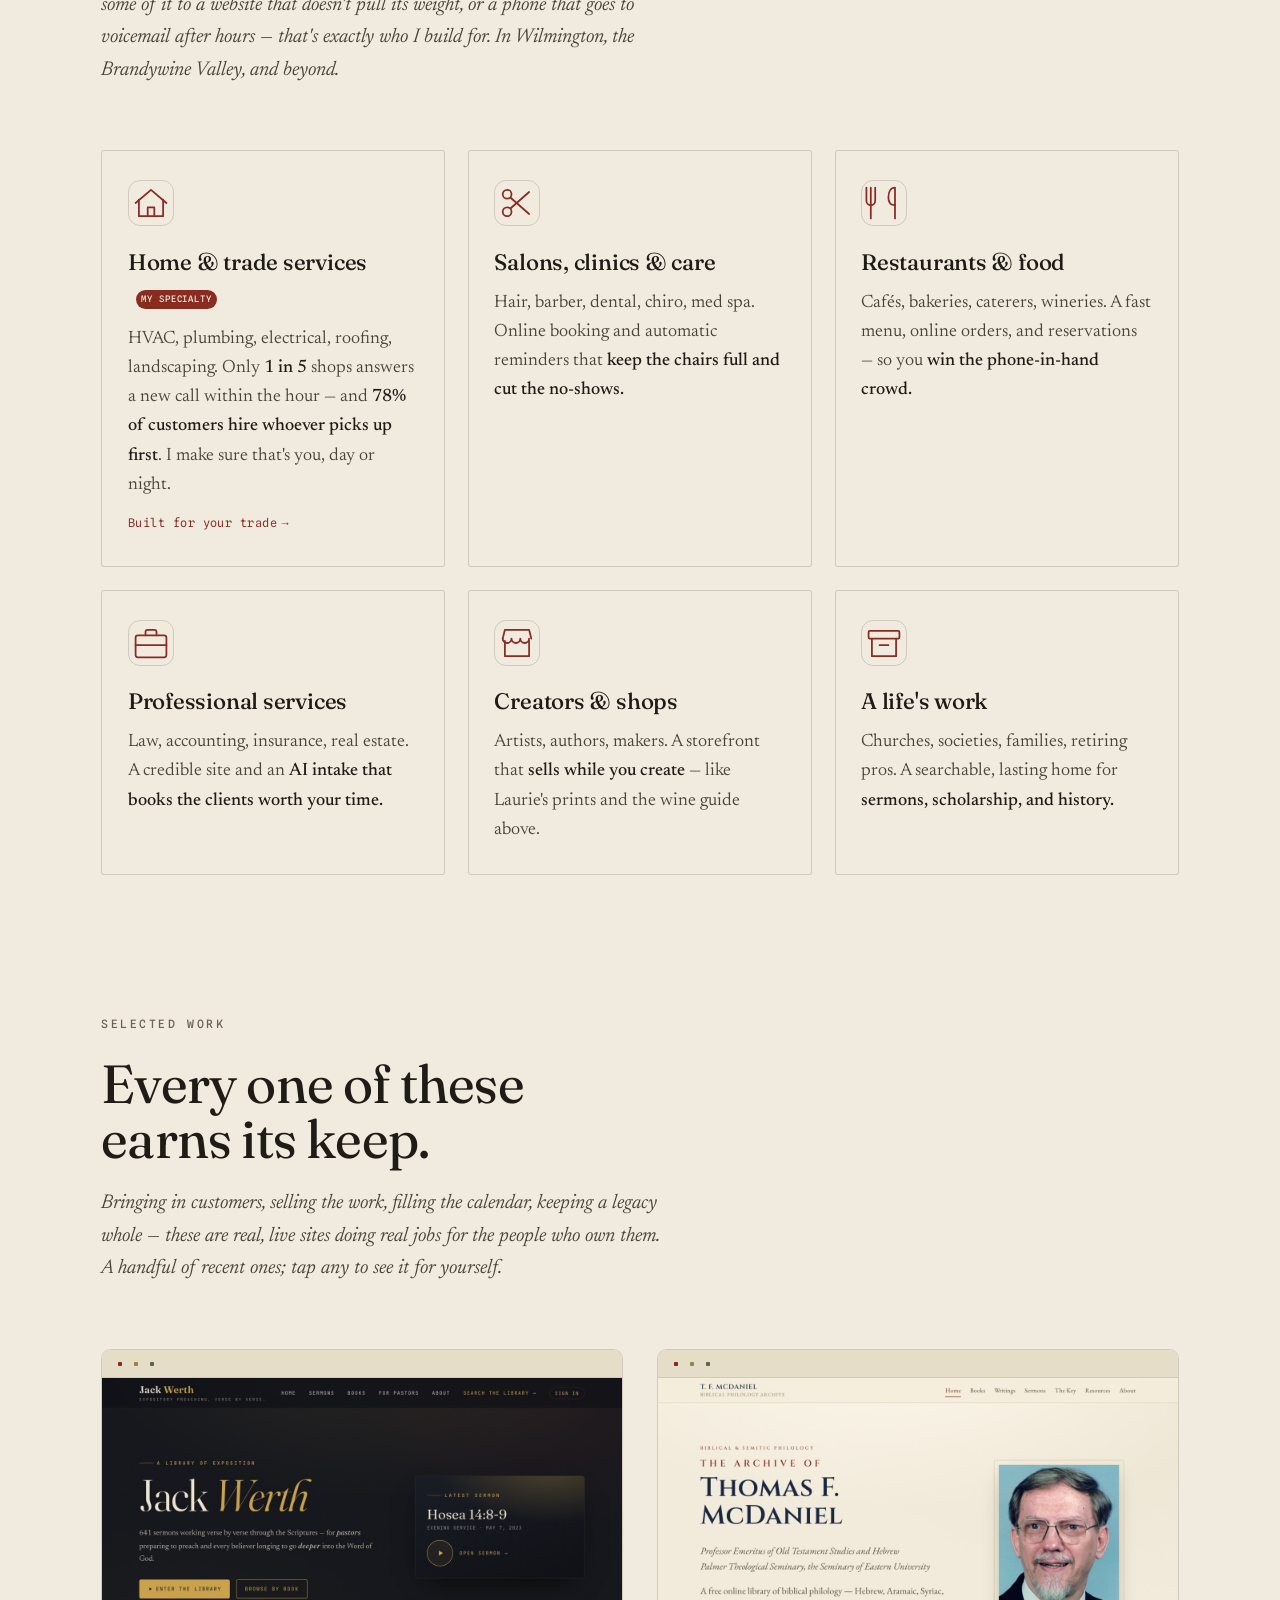
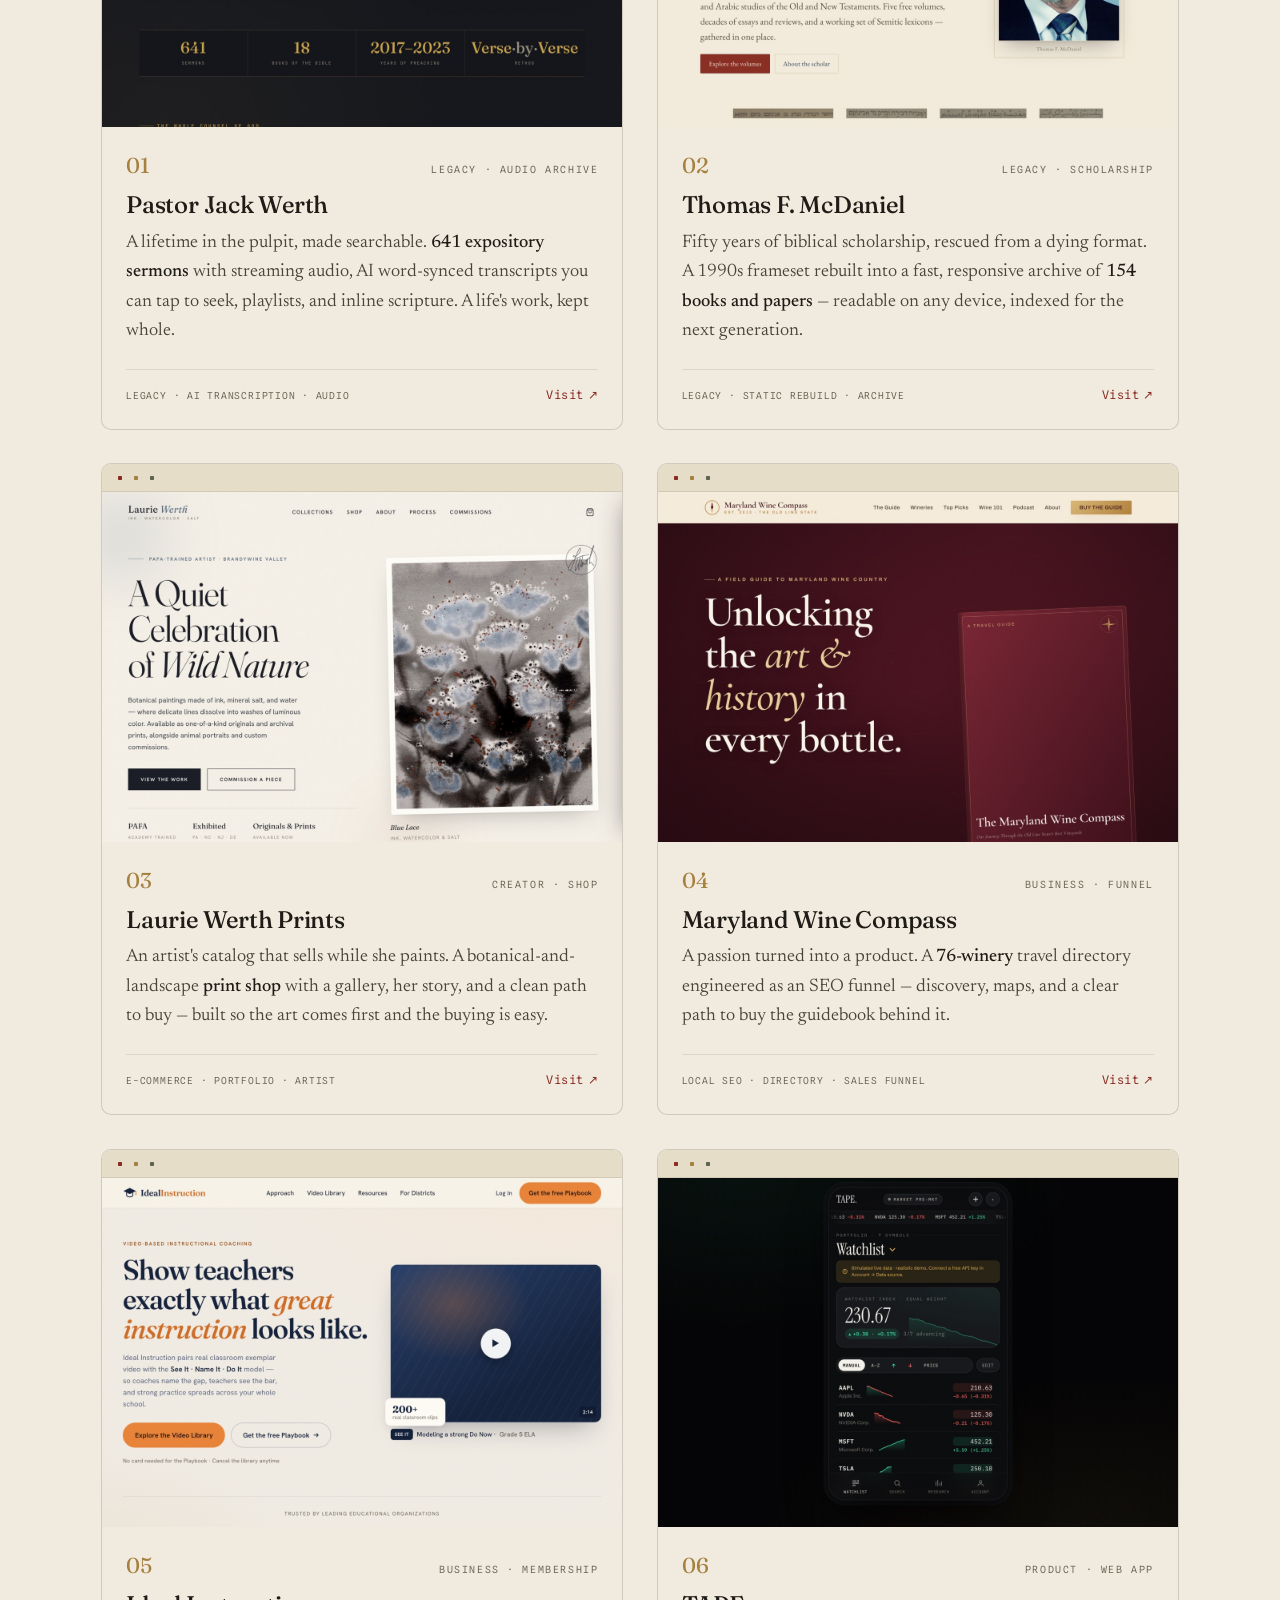
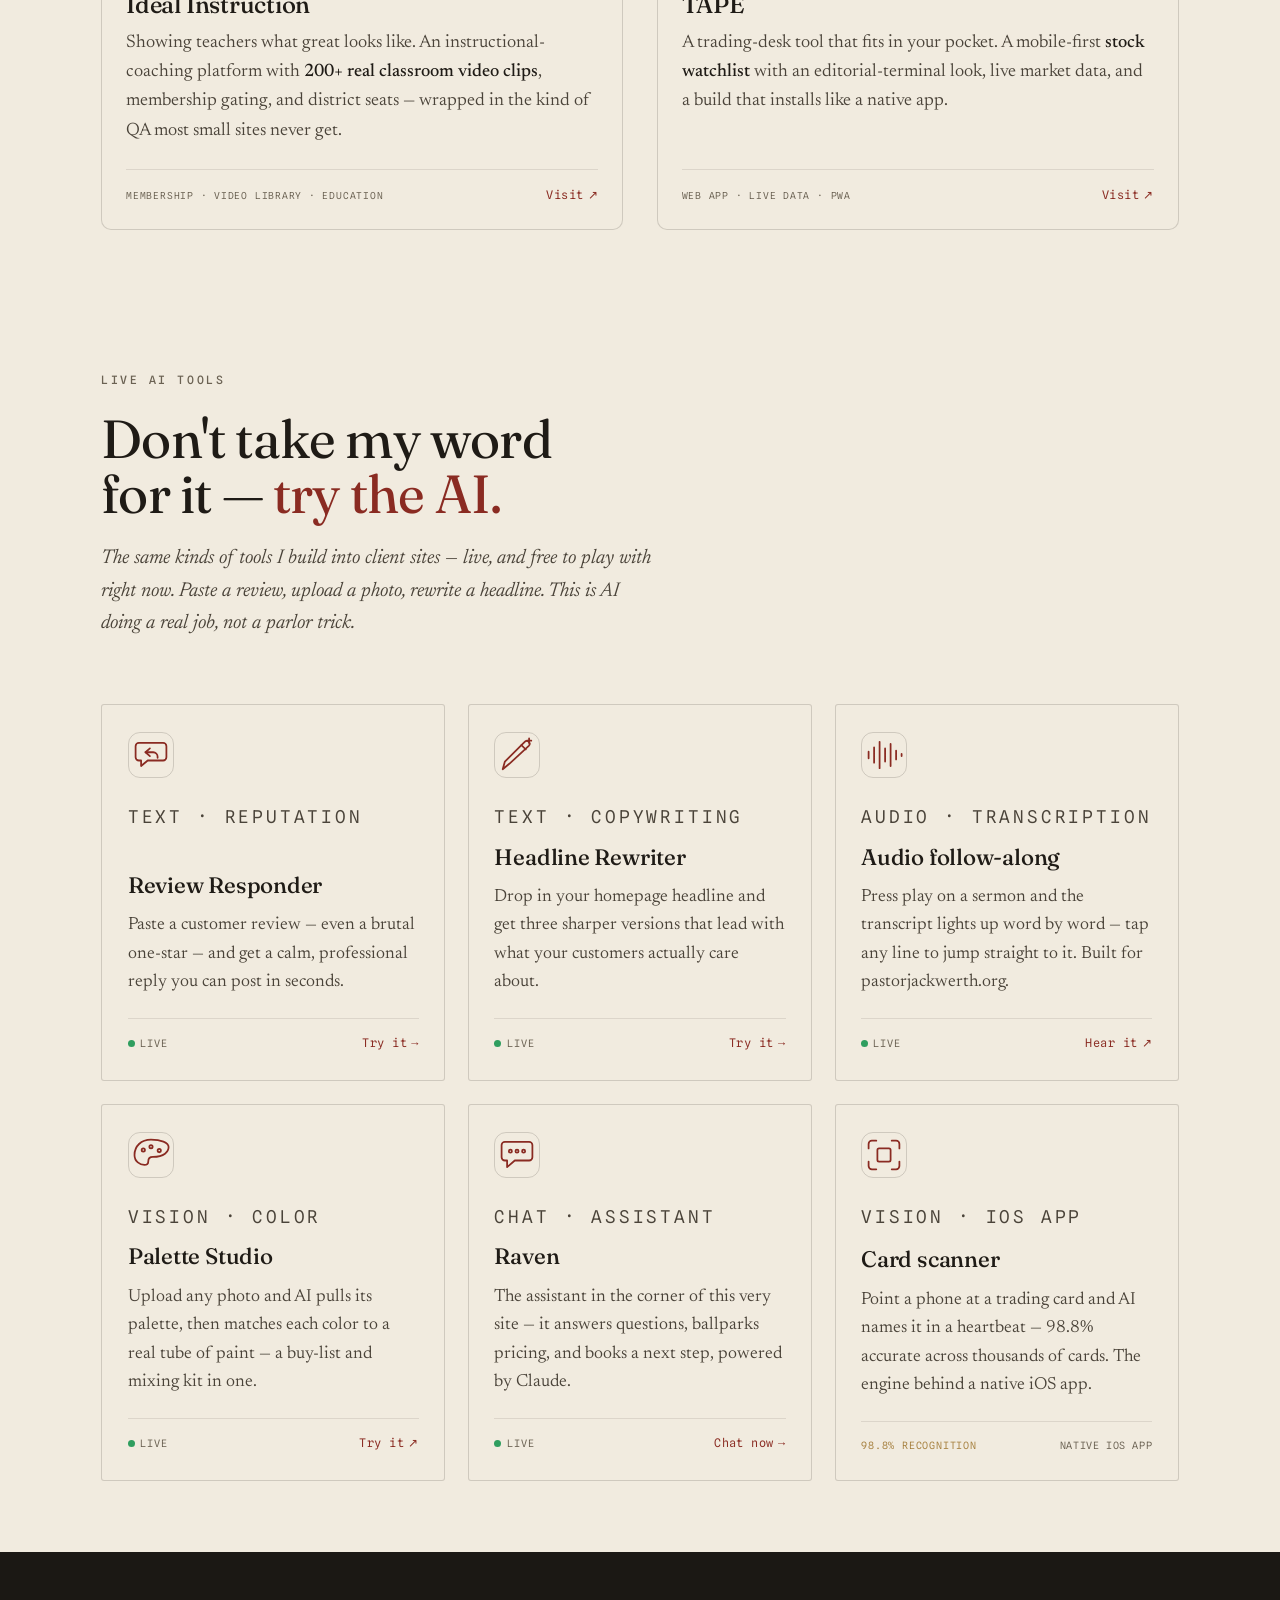
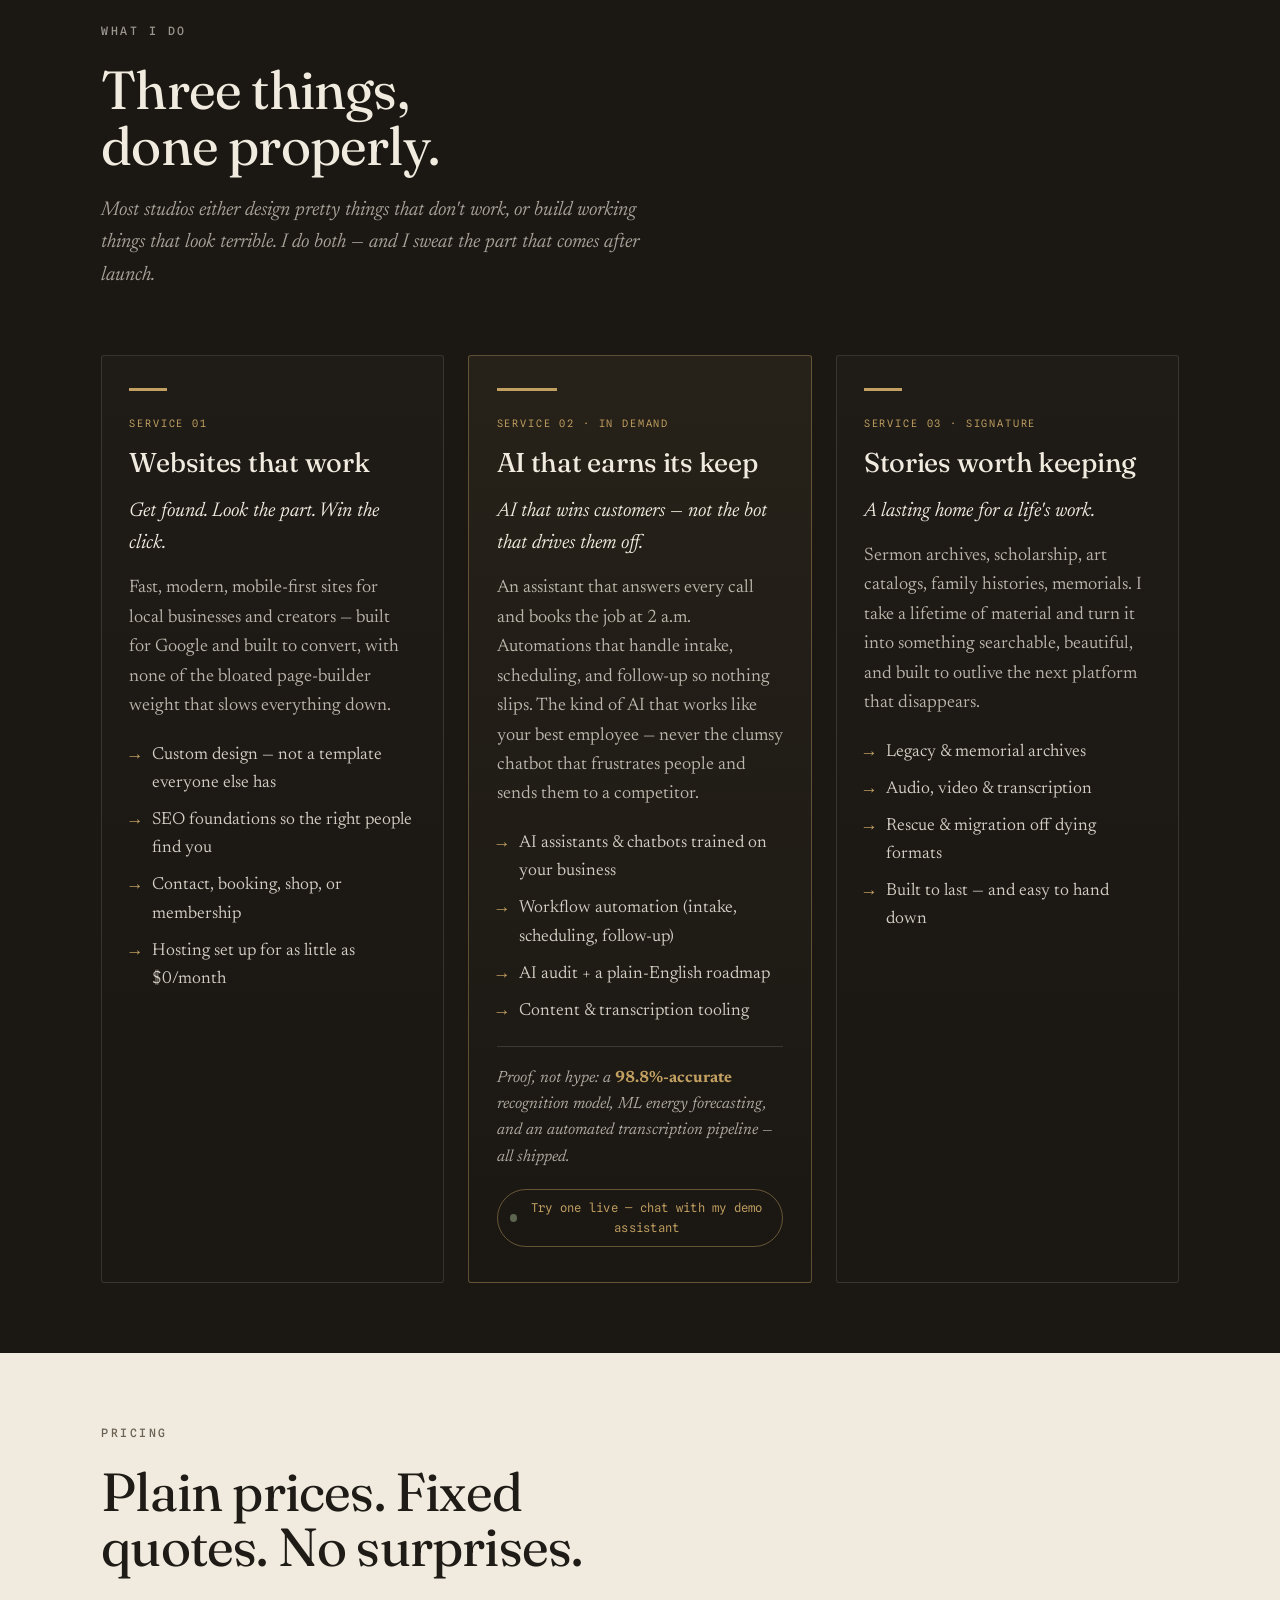
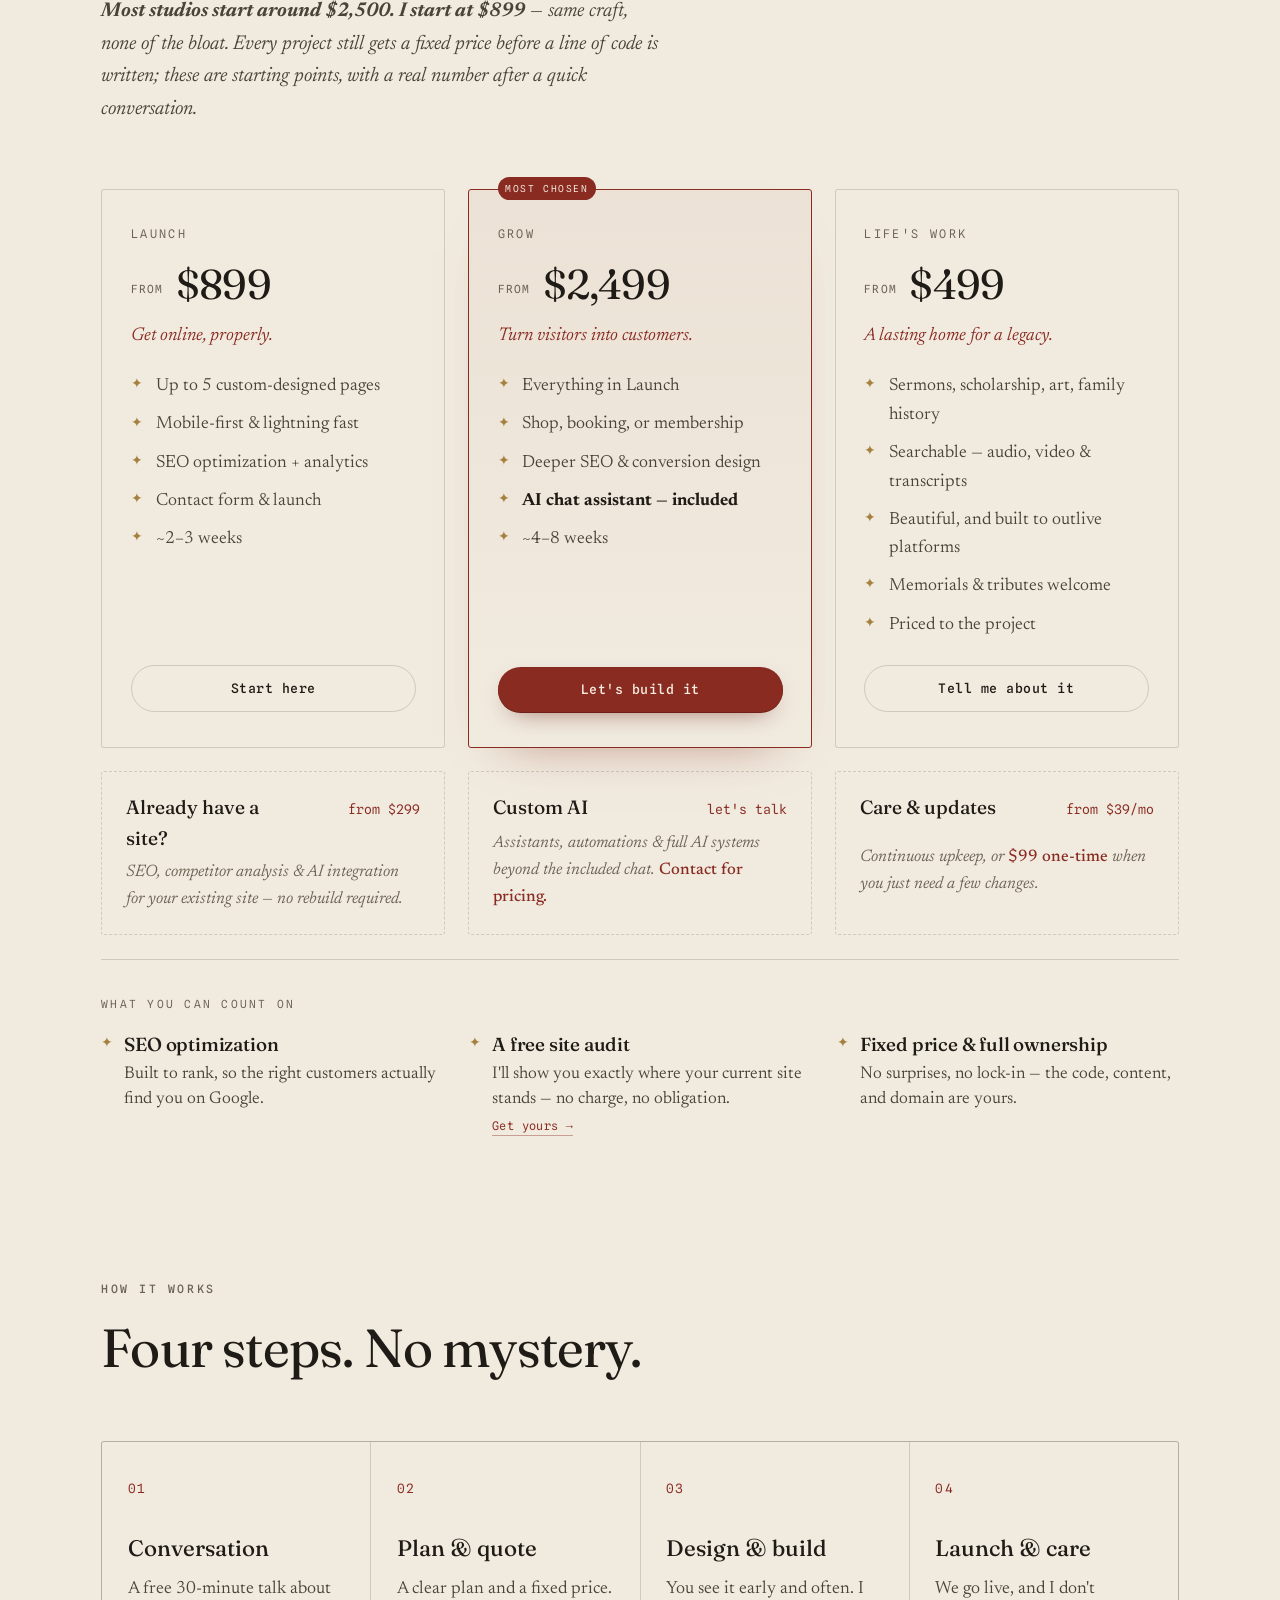
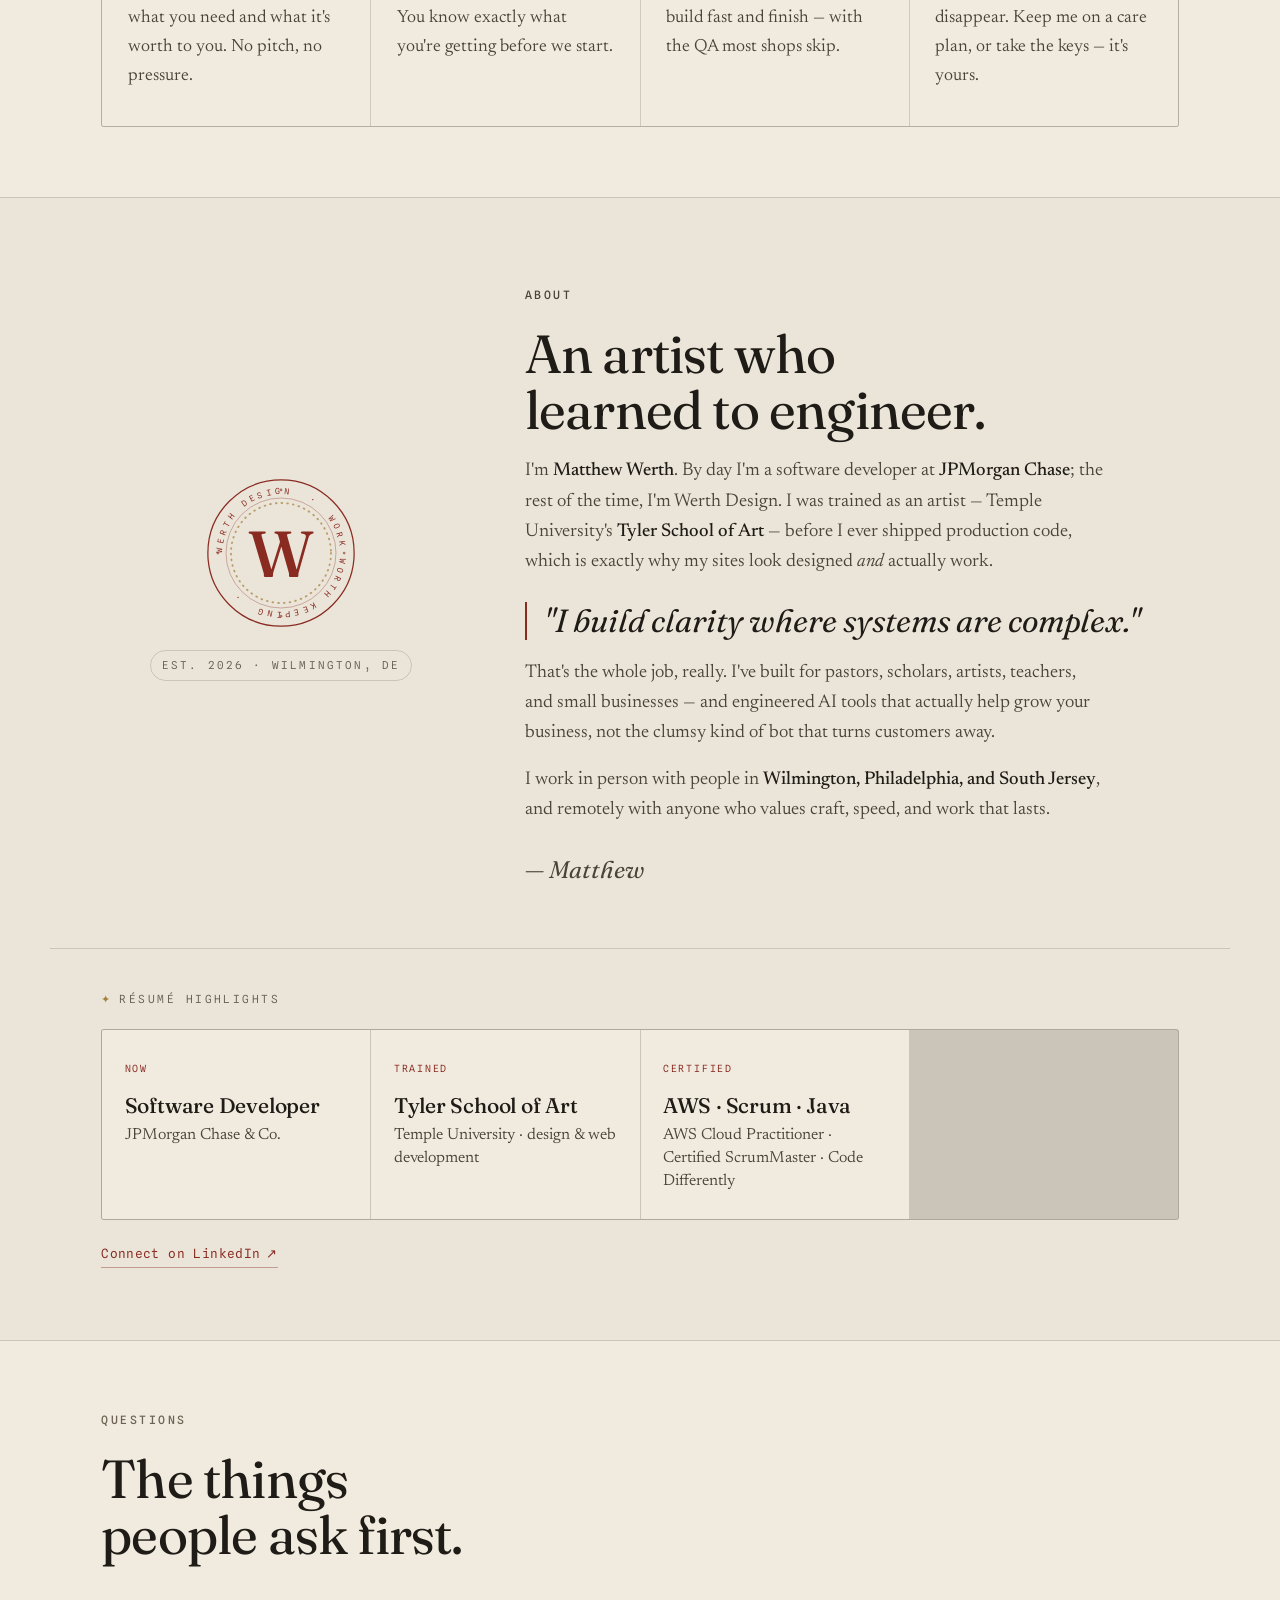
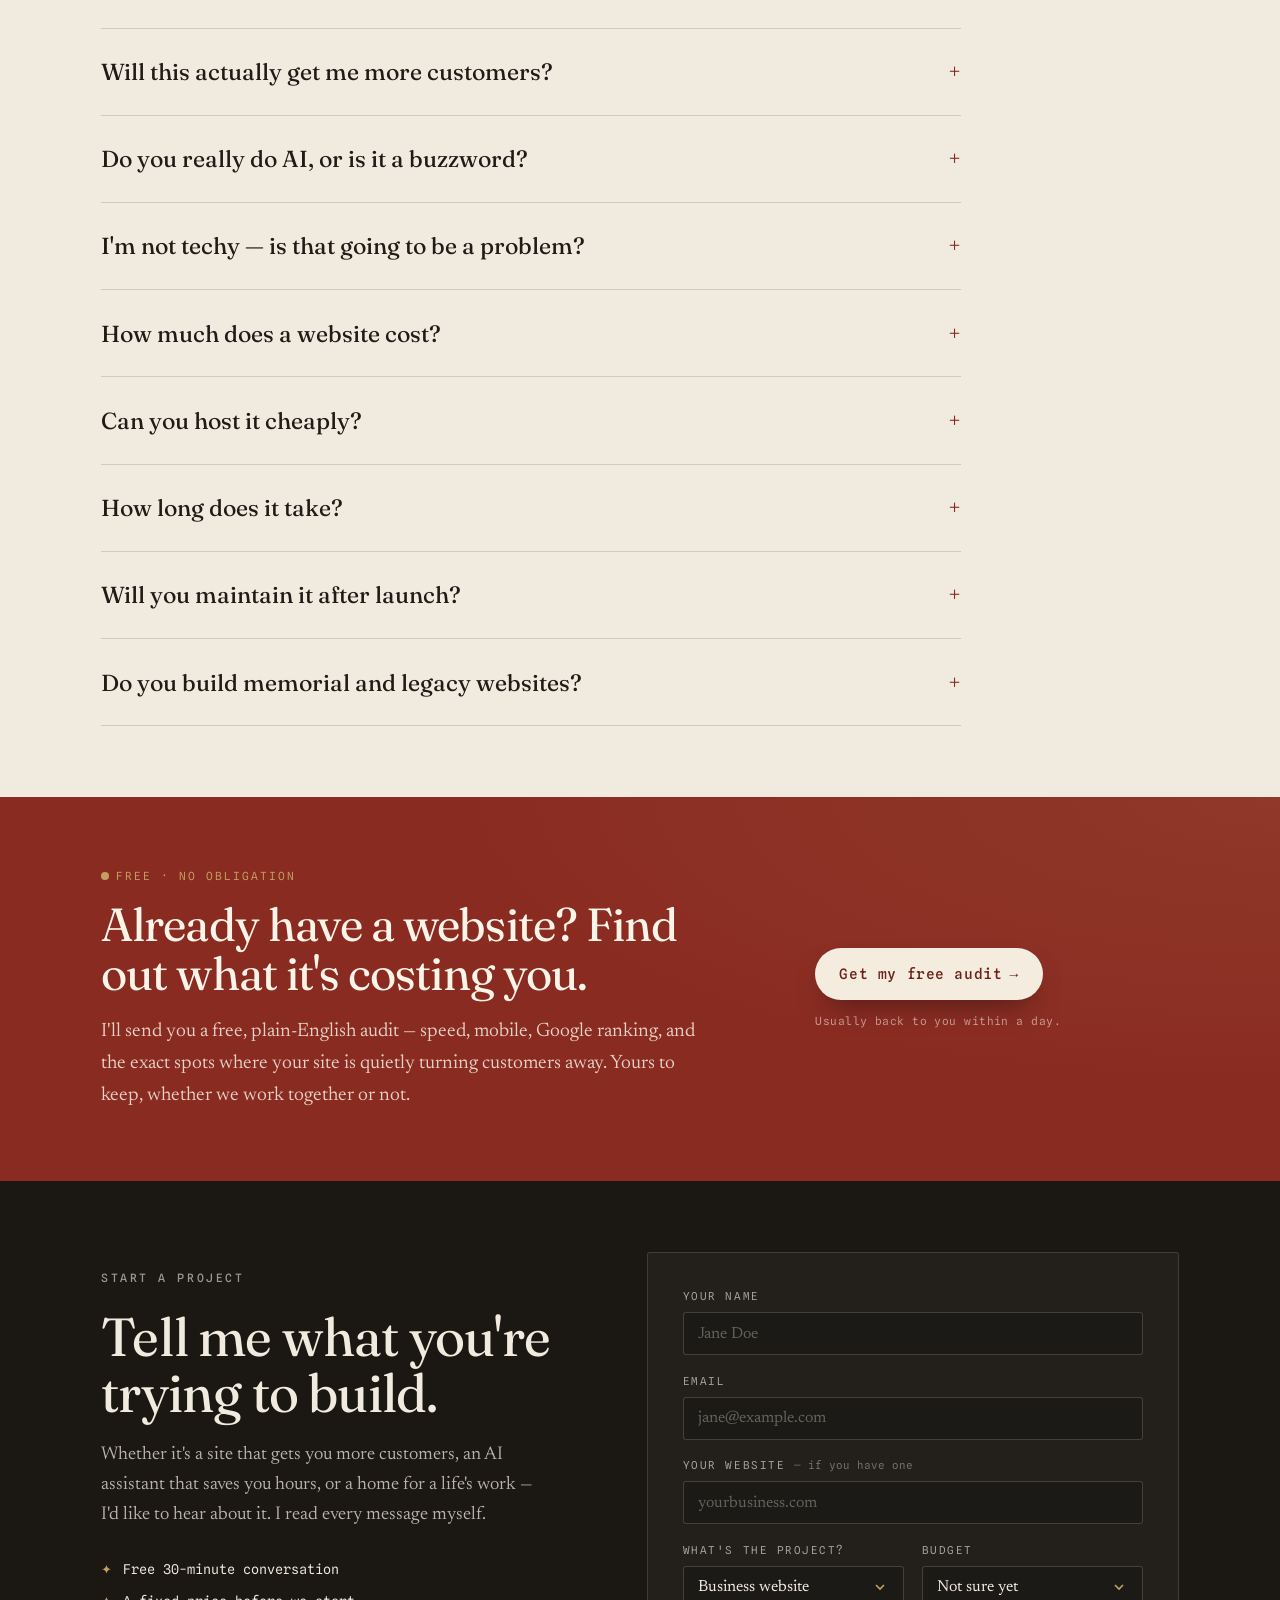
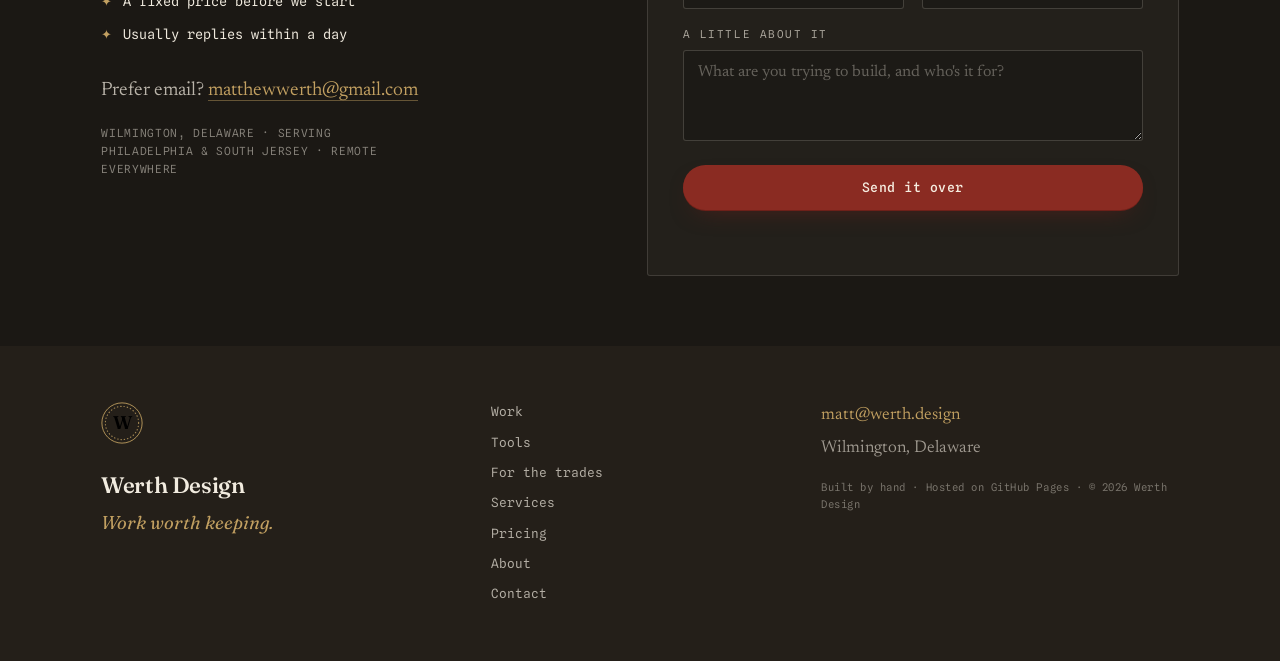
==== commit 8a7e012c: "Site audit fixes: SEO + branding - sitemap.xml/robots.txt were still pointing at the old github.io d" ====
--- a/index.html
+++ b/index.html
@@ -39,7 +39,7 @@
   <link rel="preconnect" href="https://fonts.gstatic.com" crossorigin />
   <link href="https://fonts.googleapis.com/css2?family=Fraunces:ital,opsz,wght@0,9..144,300..700;1,9..144,400..600&family=Newsreader:ital,opsz,wght@0,6..72,300..500;1,6..72,300..420&family=Spline+Sans+Mono:wght@400;500;600&display=swap" rel="stylesheet" />
 
-  <link rel="stylesheet" href="assets/styles.css?v=13" />
+  <link rel="stylesheet" href="assets/styles.css?v=14" />
   <link rel="stylesheet" href="assets/chatbot.css?v=6" />
 
   <!-- ============== SEO: STRUCTURED DATA ============== -->
@@ -58,7 +58,7 @@
       "alumniOf": { "@type": "CollegeOrUniversity", "name": "Temple University, Tyler School of Art" },
       "sameAs": ["https://www.linkedin.com/in/matthewwerth"]
     },
-    "email": "matthewwerth@gmail.com",
+    "email": "matt@werth.design",
     "priceRange": "$$",
     "areaServed": [
       { "@type": "City", "name": "Wilmington", "address": { "@type": "PostalAddress", "addressRegion": "DE", "addressCountry": "US" } },
@@ -229,6 +229,7 @@
           </span>
           <h3>Home &amp; trade services <span class="who-flag">My specialty</span></h3>
           <p>HVAC, plumbing, electrical, roofing, landscaping. Only <strong>1 in 5</strong> shops answers a new call within the hour — and <strong>78% of customers hire whoever picks up first</strong>. I make sure that's you, day or night.</p>
+          <a class="who-link" href="for/home-services/">Built for your trade <span aria-hidden="true">→</span></a>
         </li>
         <li class="who-card reveal">
           <span class="who-icon" aria-hidden="true">
@@ -919,13 +920,14 @@
     <nav class="footer-nav" aria-label="Footer">
       <a href="#work">Work</a>
       <a href="#tools">Tools</a>
+      <a href="for/home-services/">For the trades</a>
       <a href="#services">Services</a>
       <a href="#pricing">Pricing</a>
       <a href="#about">About</a>
       <a href="#contact">Contact</a>
     </nav>
     <div class="footer-meta">
-      <a href="mailto:matthewwerth@gmail.com">matthewwerth@gmail.com</a>
+      <a href="mailto:matt@werth.design">matt@werth.design</a>
       <p>Wilmington, Delaware</p>
       <p class="footer-fine">Built by hand · Hosted on GitHub Pages · © <span id="year">2026</span> Werth Design</p>
     </div>
--- a/assets/styles.css
+++ b/assets/styles.css
@@ -304,6 +304,8 @@
 @media (max-width: 640px) { .trustbar .tb-sep { display: none; } .trustbar-inner { gap: 0.3rem 1rem; } }
 
 .who-flag { display: inline-block; font-family: var(--font-mono); font-size: 0.56rem; letter-spacing: 0.1em; text-transform: uppercase; color: #f6ede0; background: var(--oxblood); padding: 0.28em 0.6em; border-radius: 100px; vertical-align: middle; margin-left: 0.5rem; position: relative; top: -0.12em; }
+.who-link { display: inline-flex; gap: 0.35em; align-items: center; margin-top: 0.85rem; font-family: var(--font-mono); font-size: 0.74rem; letter-spacing: 0.04em; color: var(--oxblood); transition: gap 0.3s var(--ease), color 0.3s; }
+.who-link:hover { color: var(--oxblood-dk); gap: 0.6em; }
 
 /* ---------------- live tools ---------------- */
 .tools-grid { display: grid; grid-template-columns: repeat(3, 1fr); gap: 1.4rem; list-style: none; }
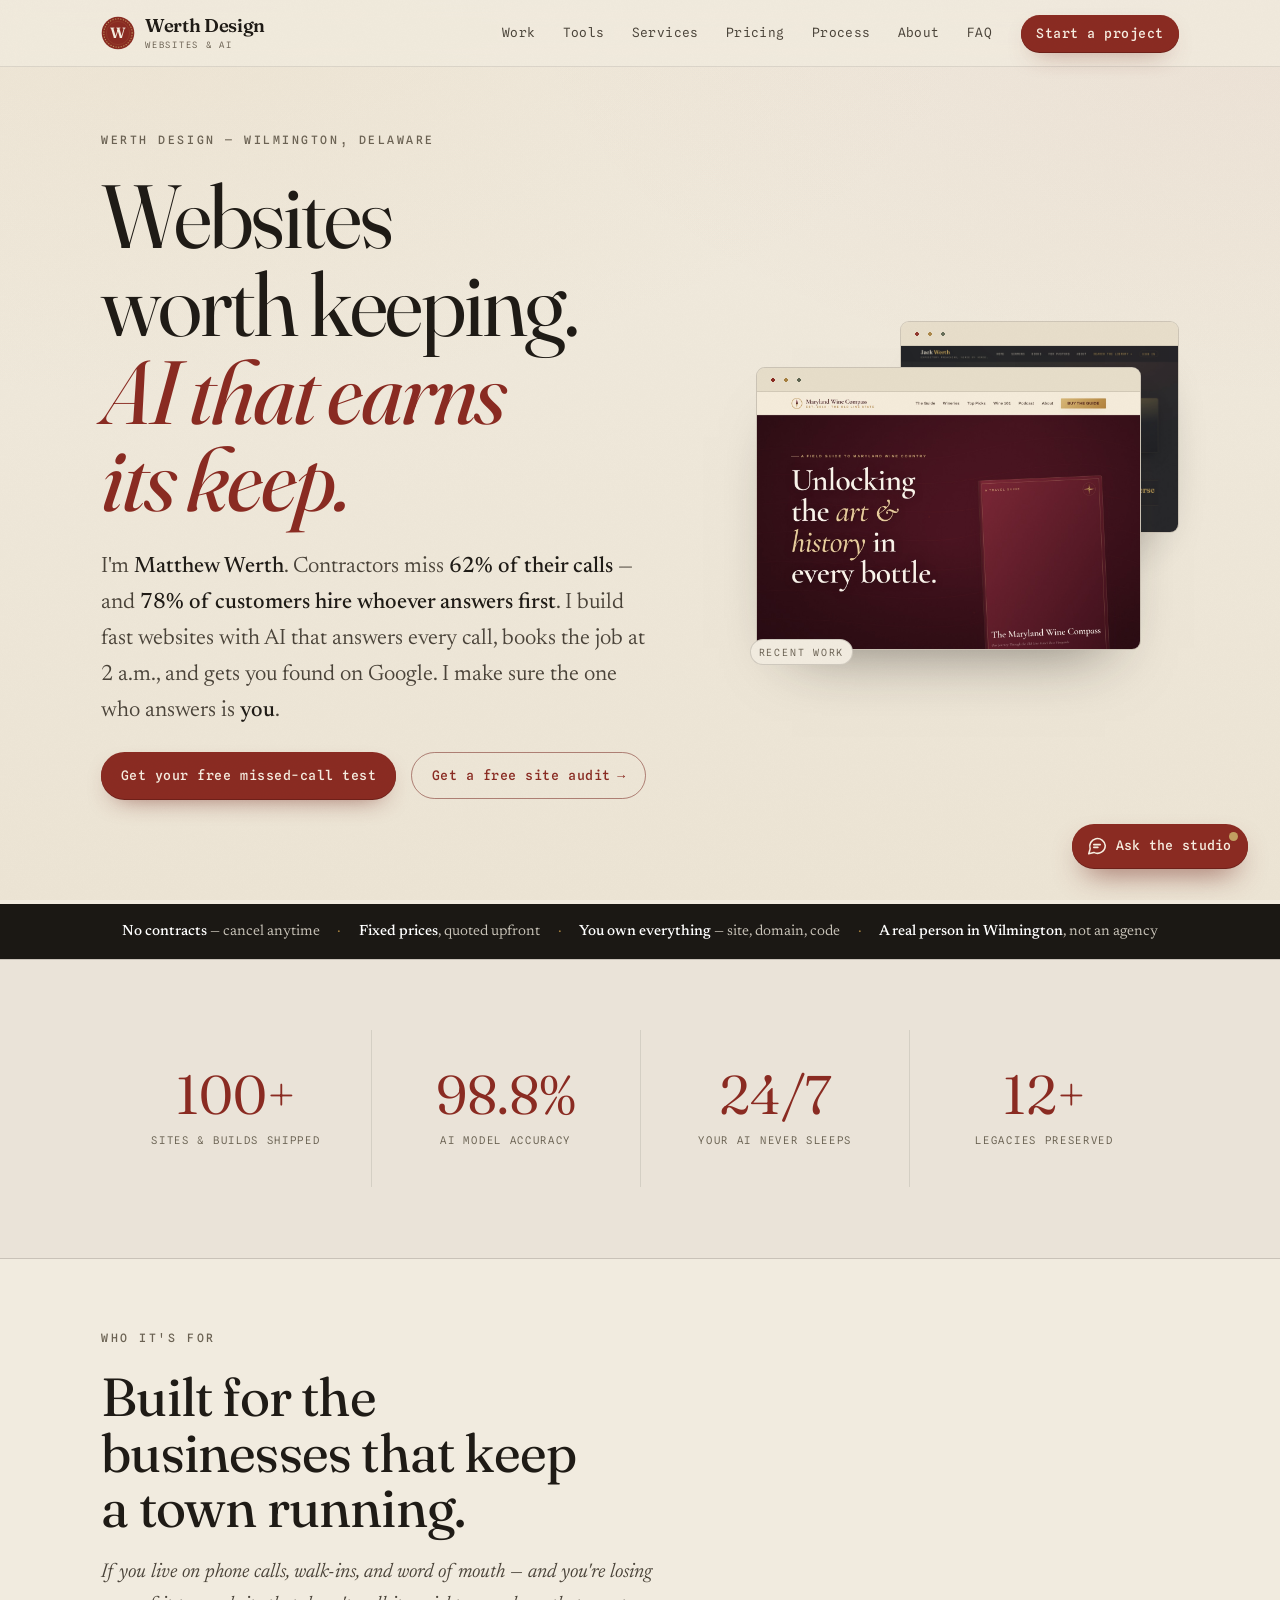
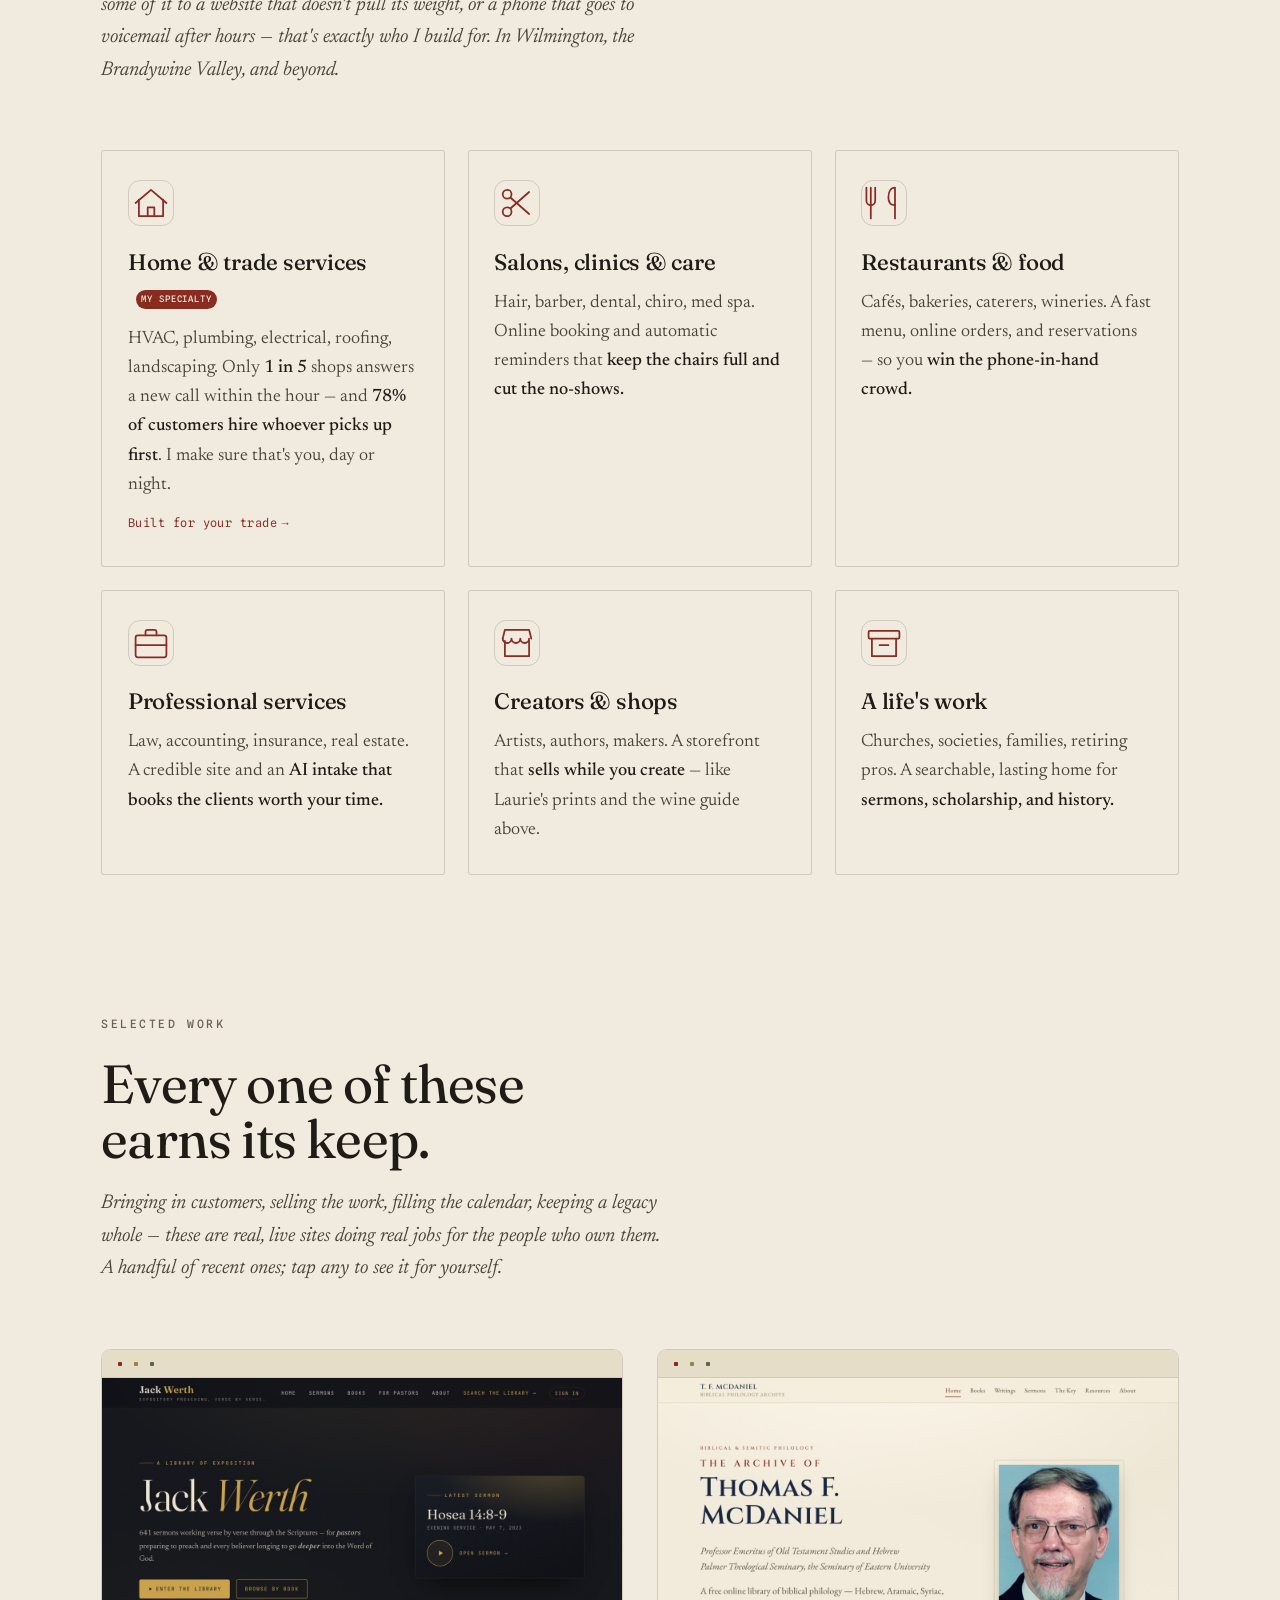
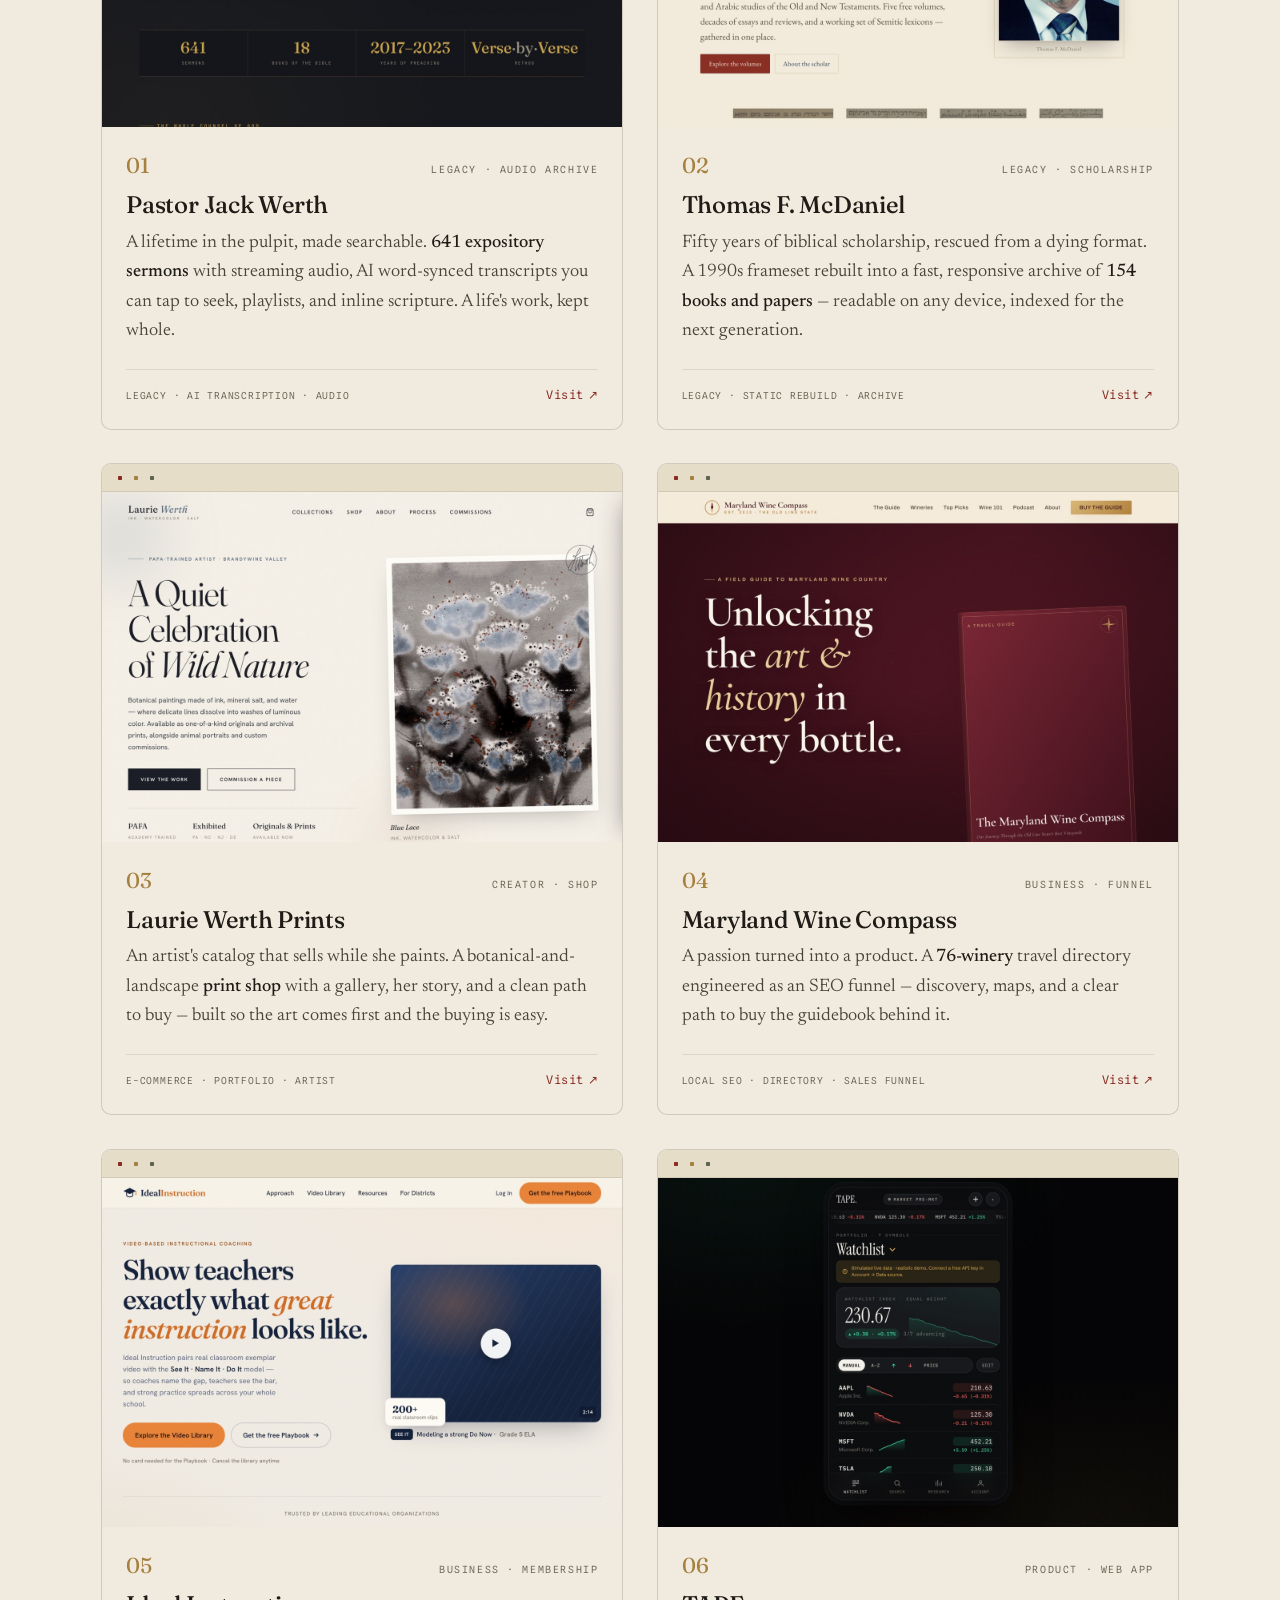
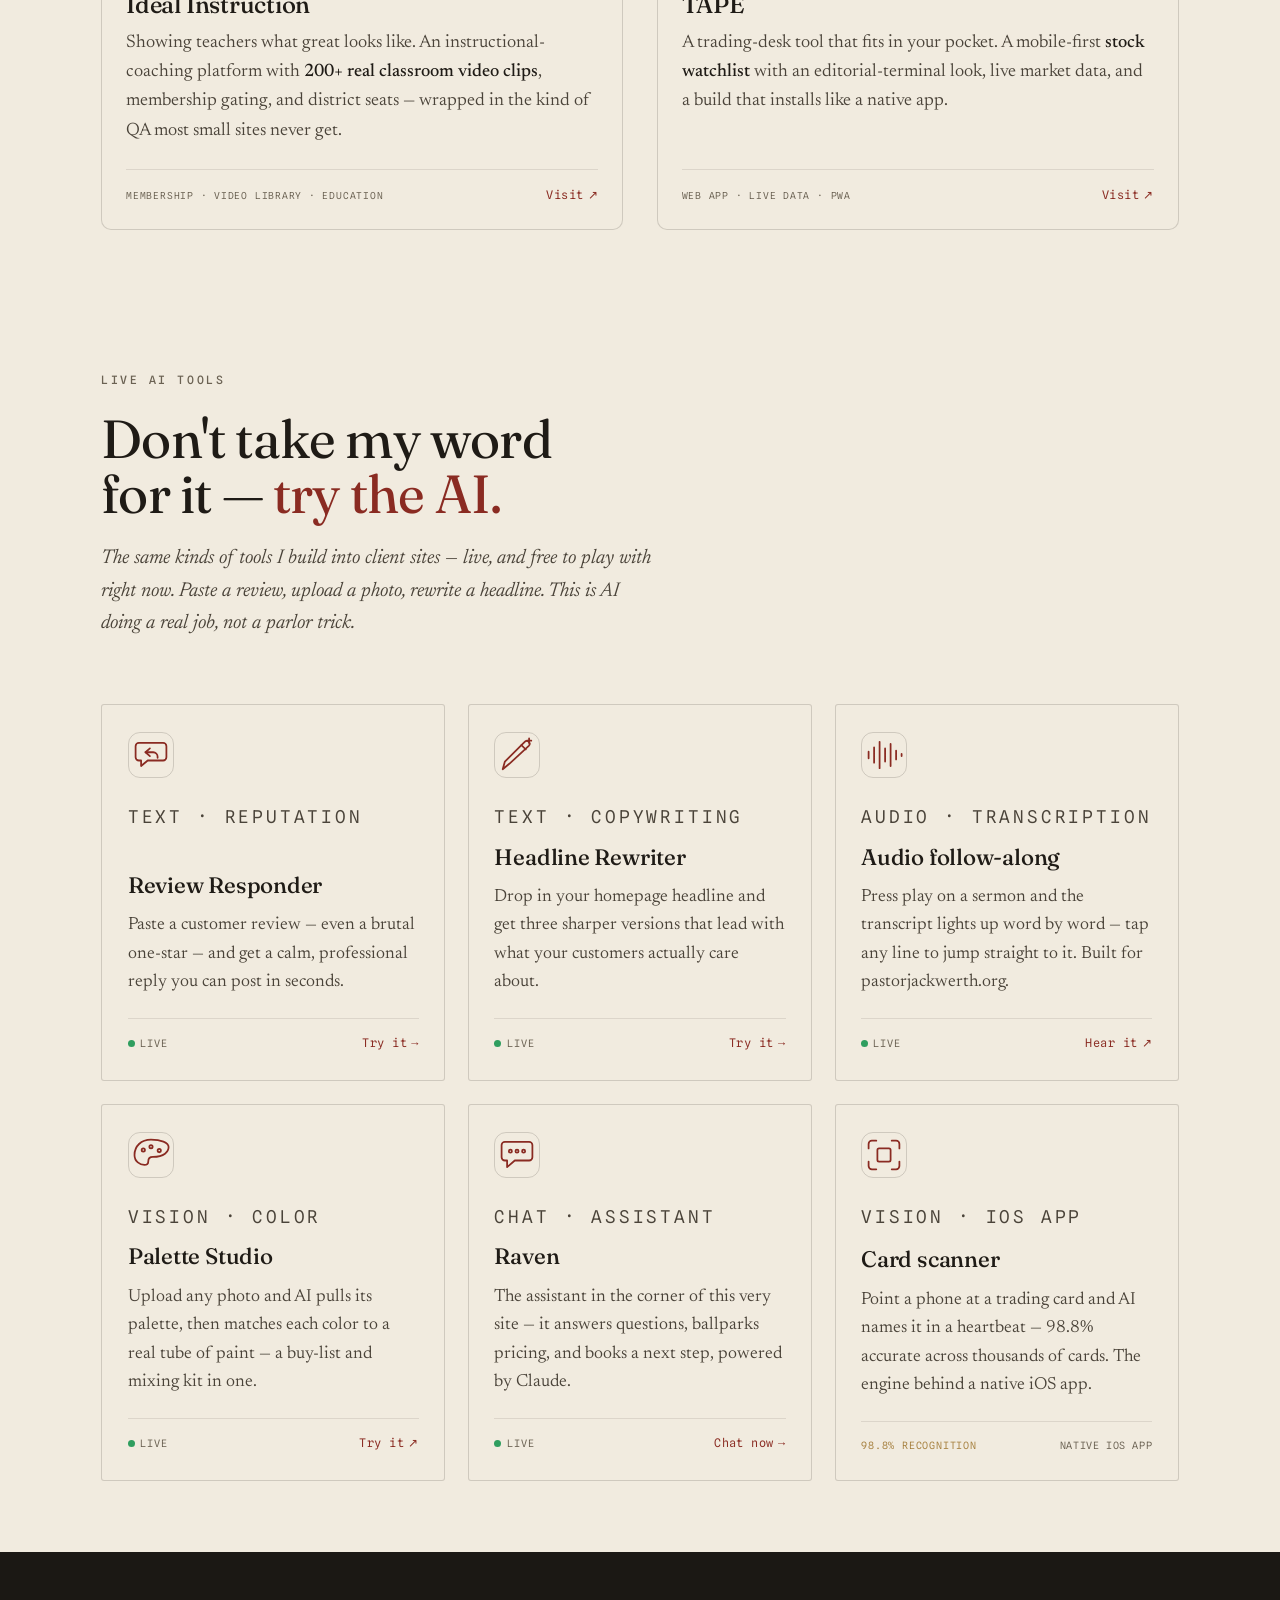
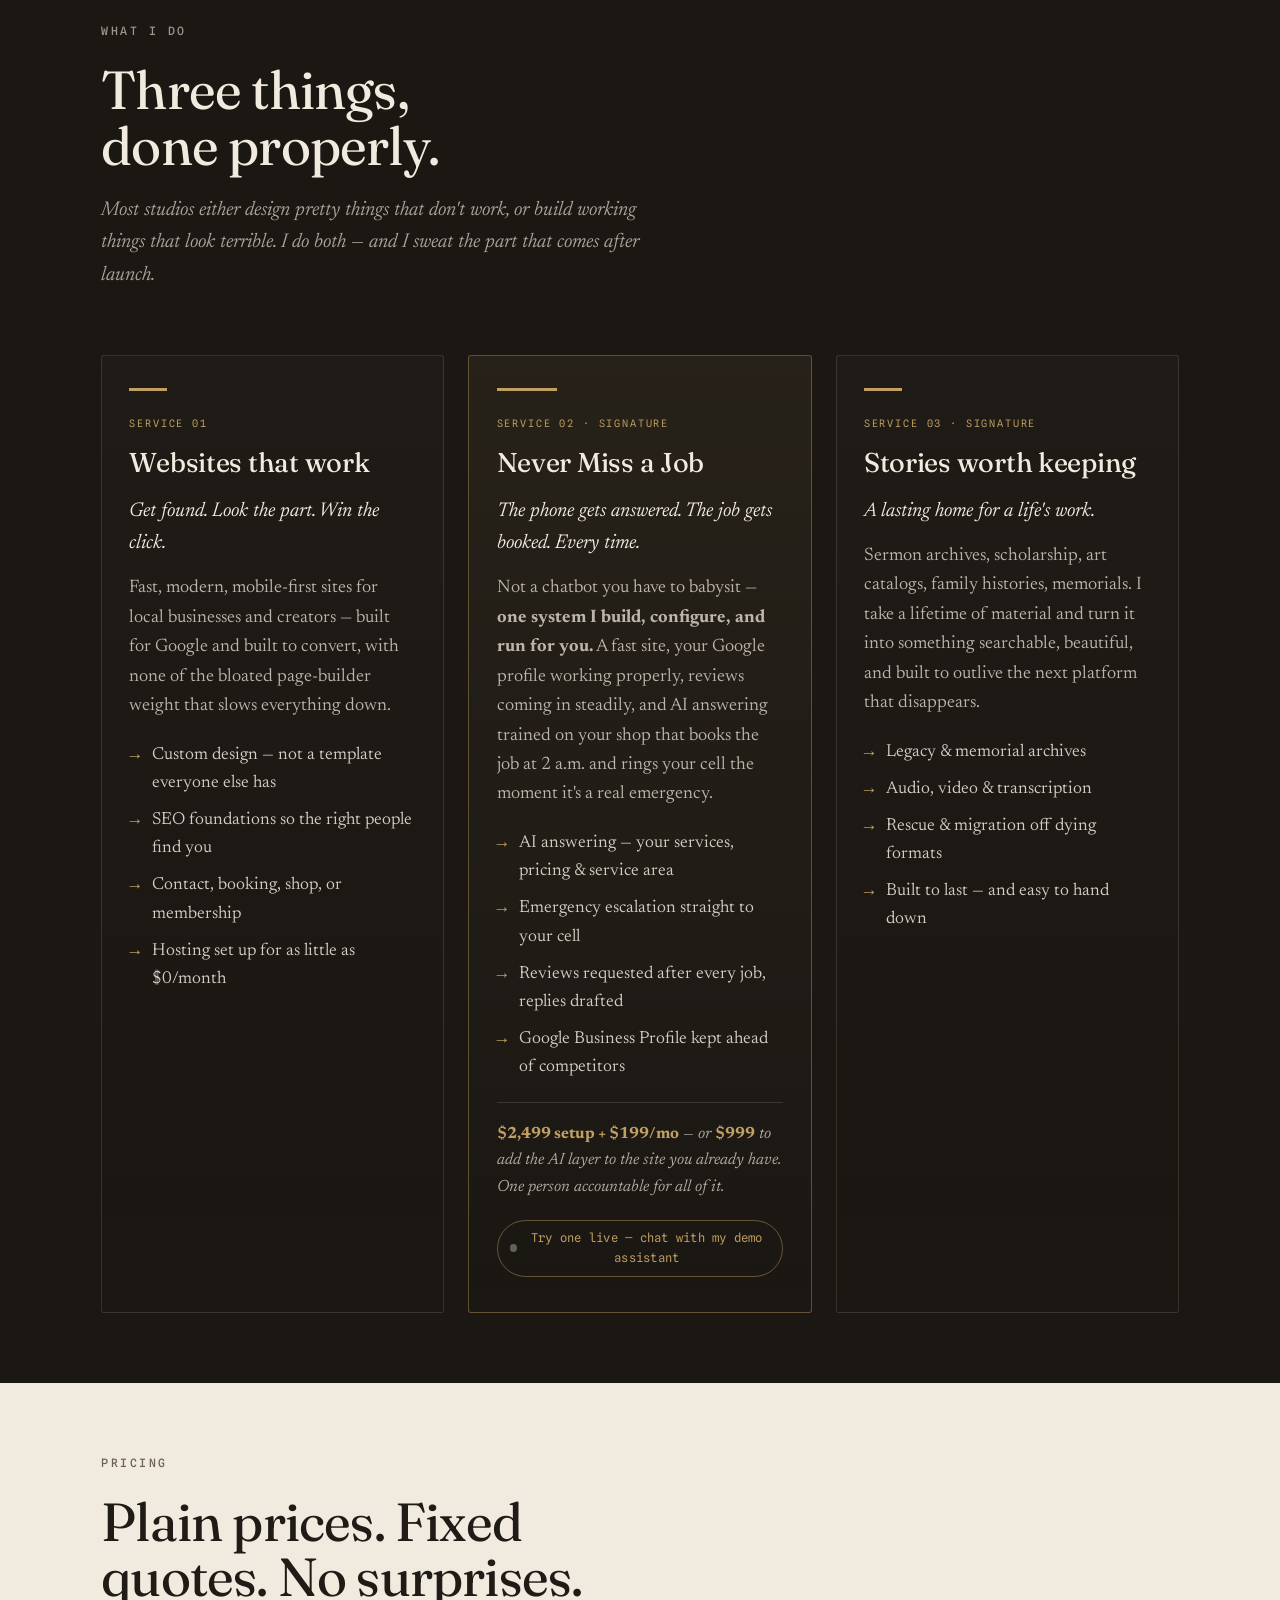
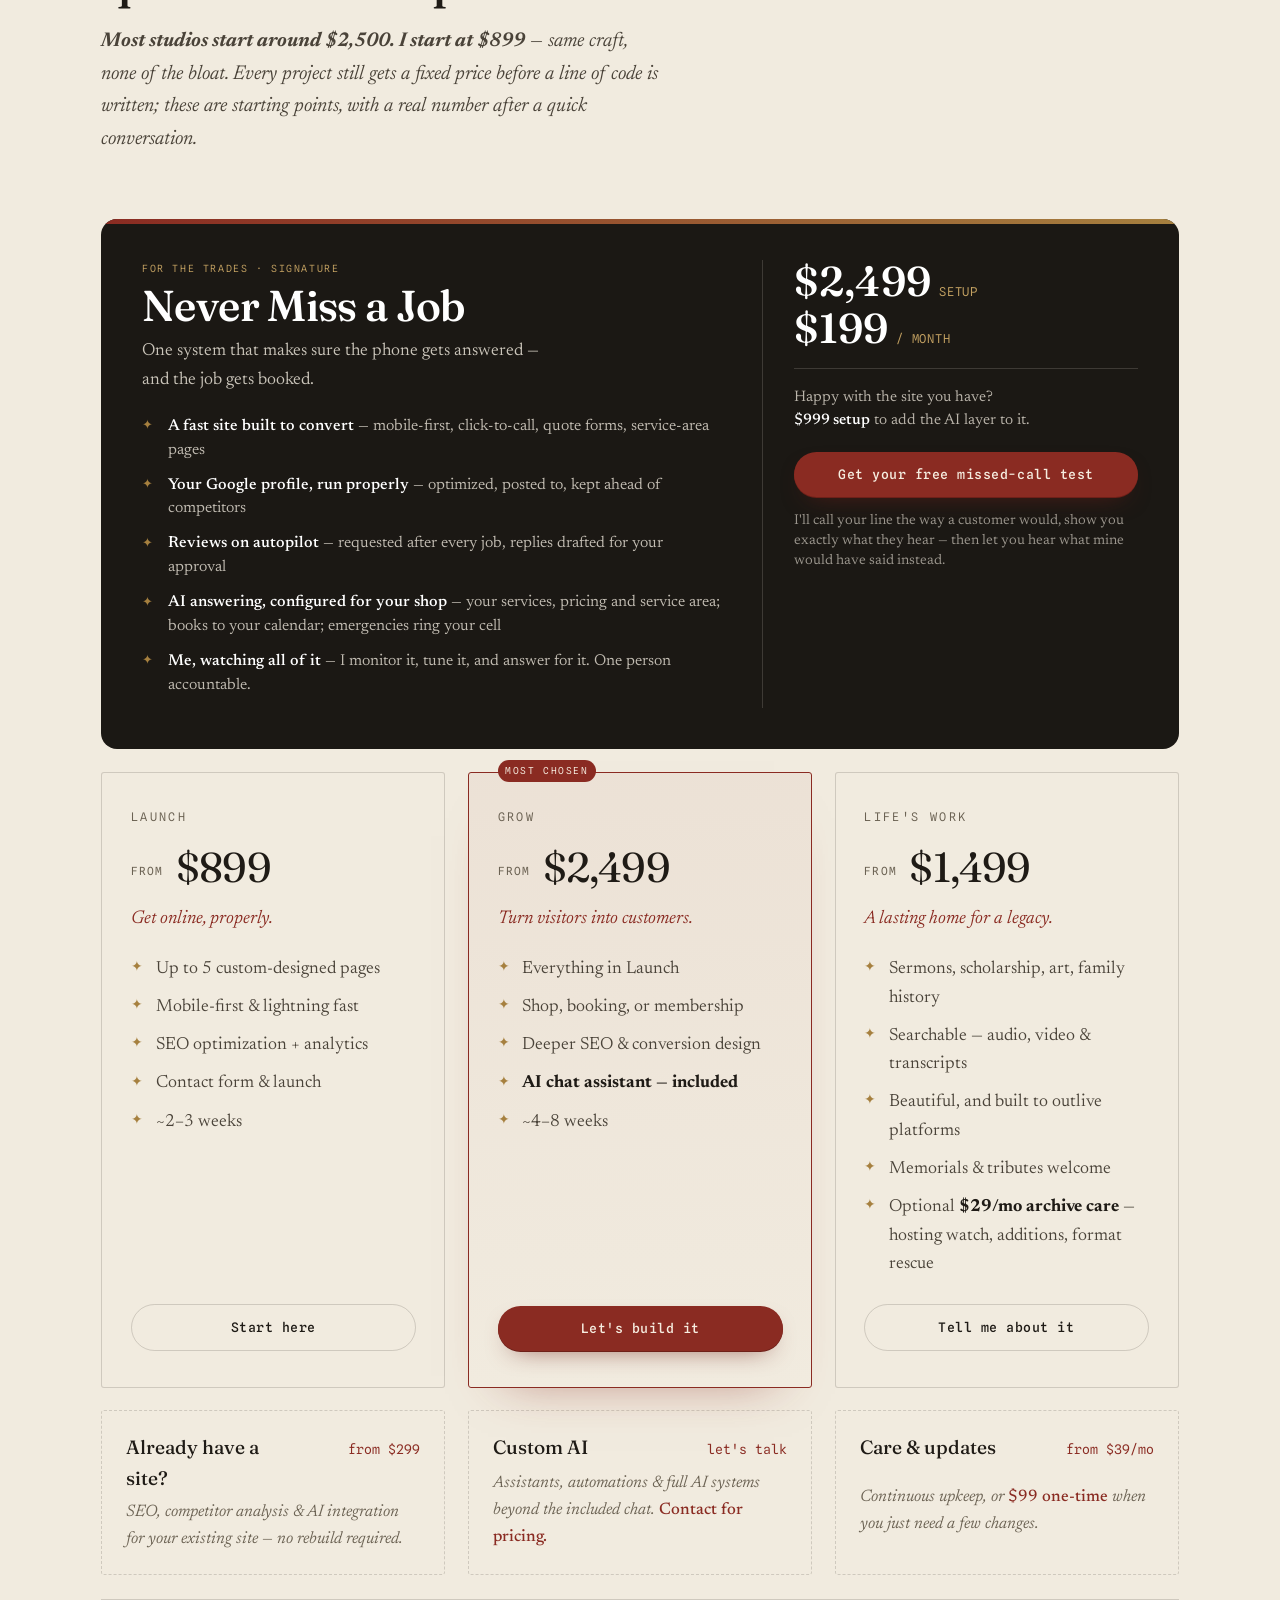
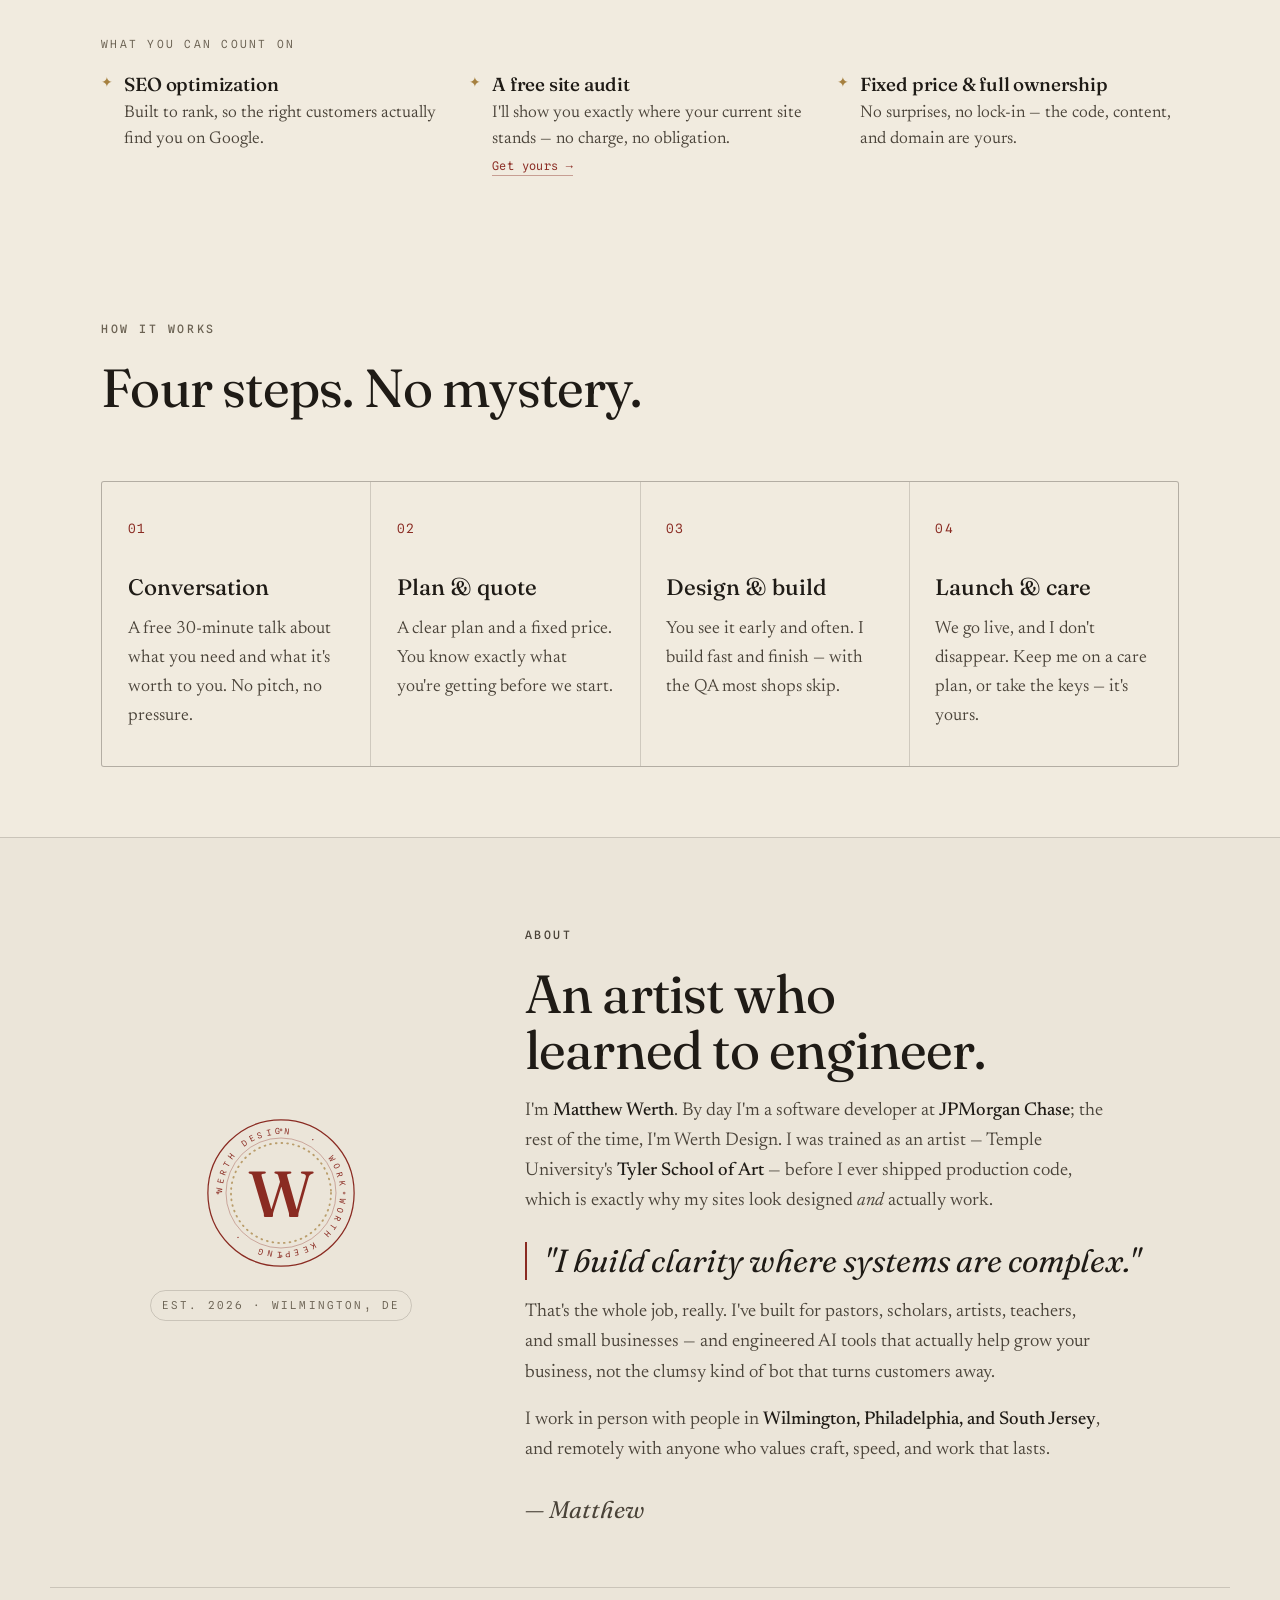
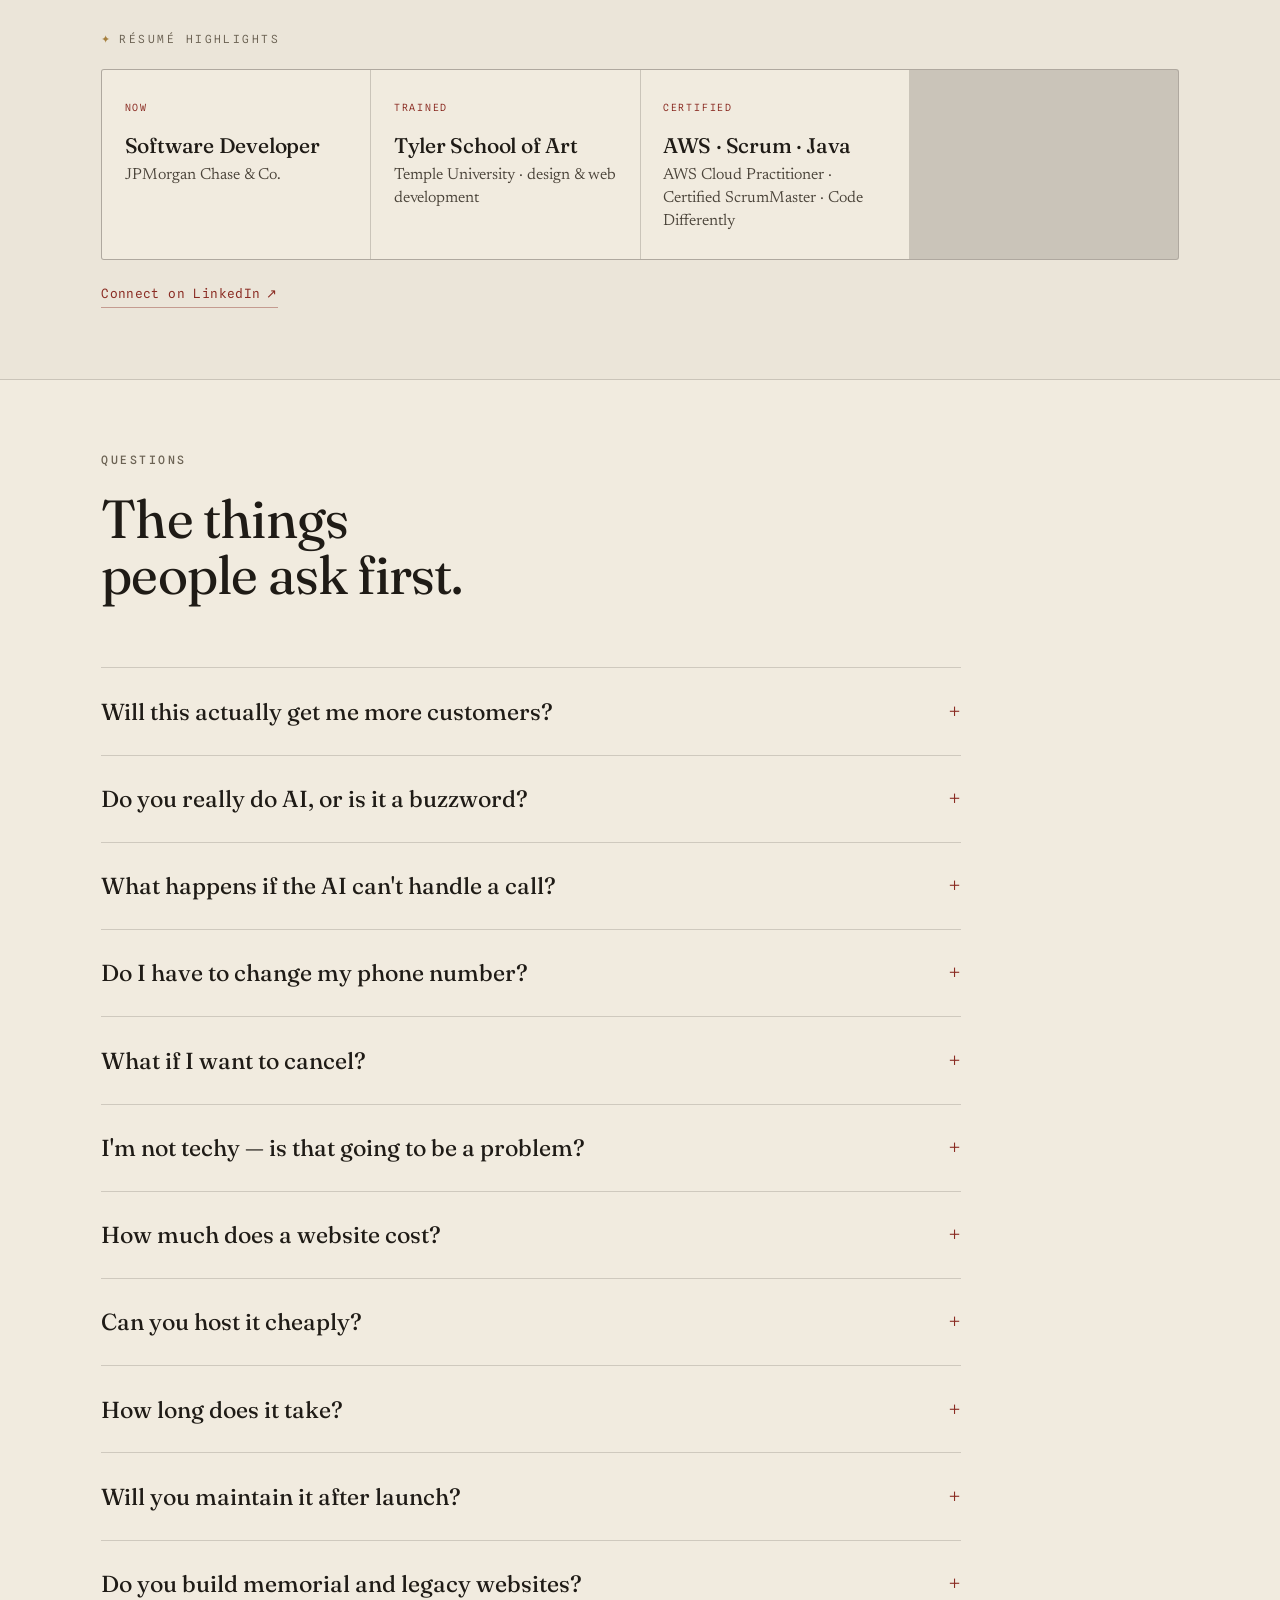
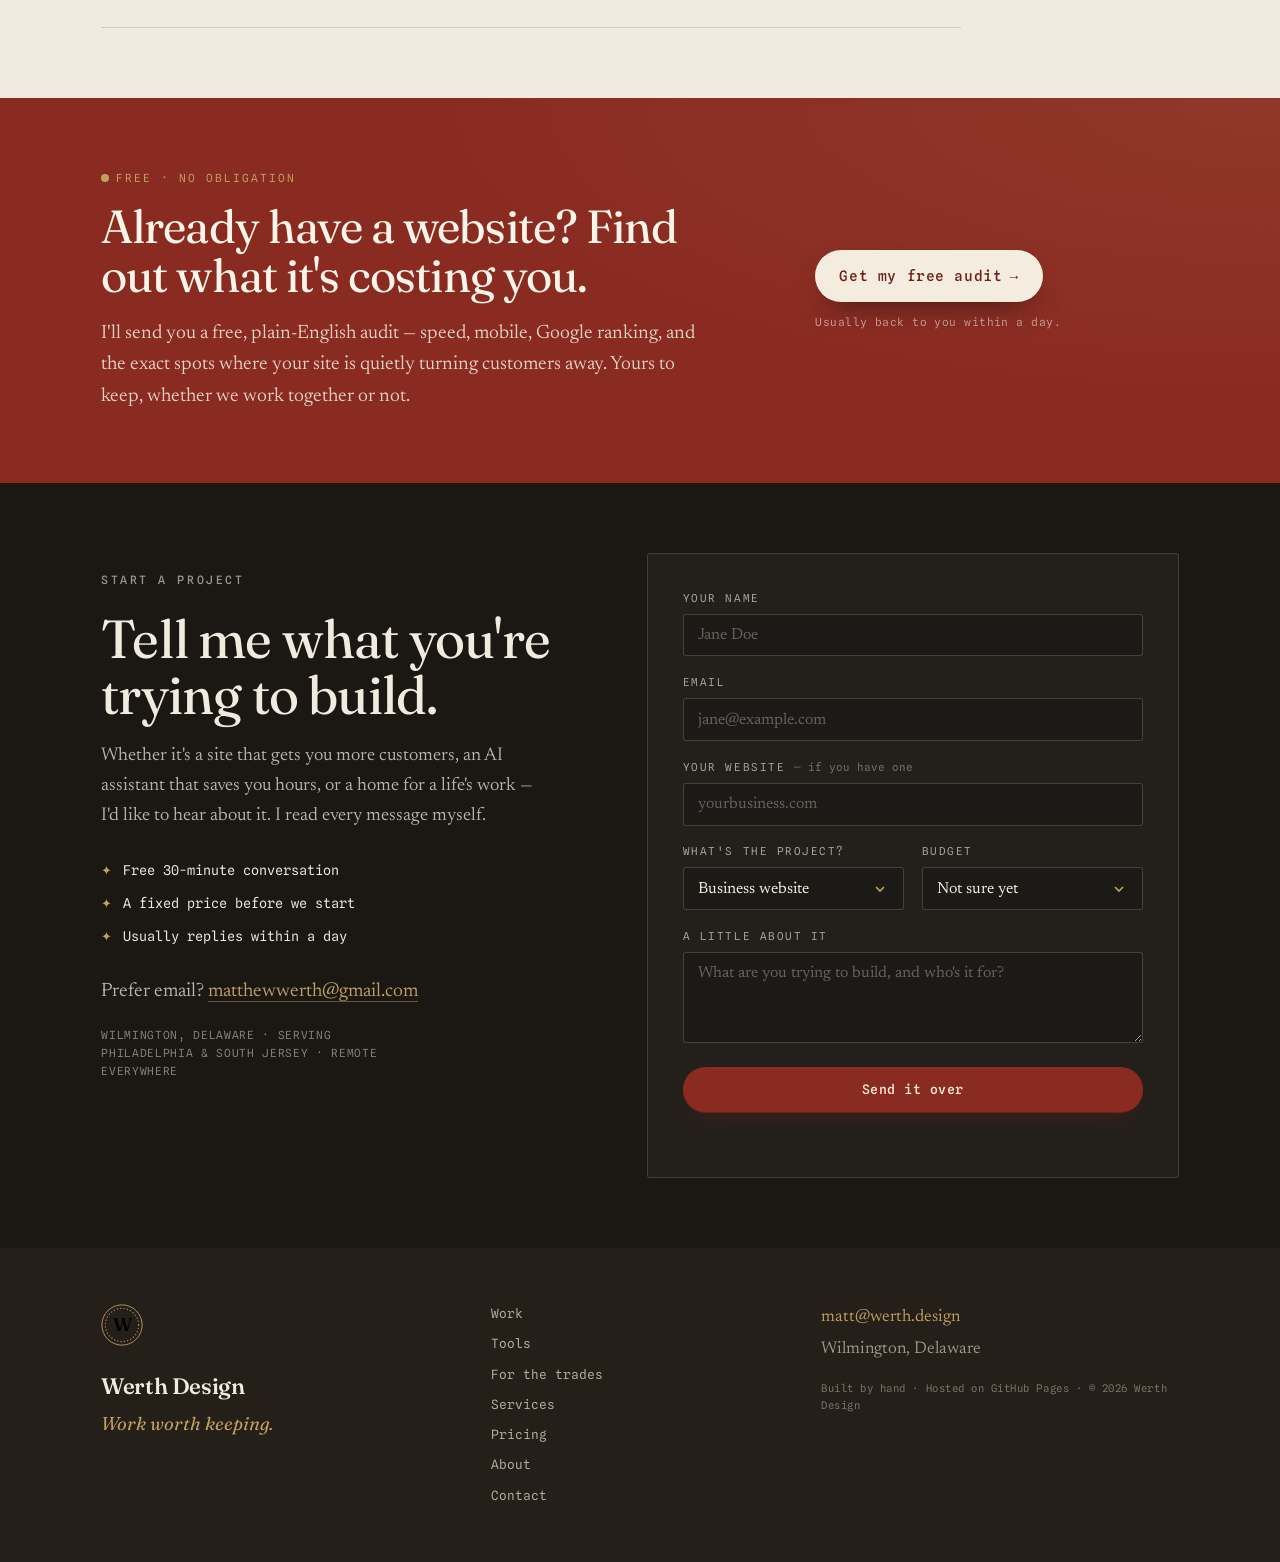
==== commit 051f7dd2: "New offer architecture: Never Miss a Job flagship + verified stats - Flagship 'Never Miss a Job' pri" ====
--- a/index.html
+++ b/index.html
@@ -6,7 +6,7 @@
 
   <!-- ============== SEO: PRIMARY ============== -->
   <title>Werth Design — AI &amp; websites that grow local businesses | Wilmington, DE</title>
-  <meta name="description" content="Werth Design puts AI to work for local businesses — answering calls, booking jobs, and clearing the busywork — on fast websites that get you found on Google. Real AI implementation and web design in Wilmington, DE, serving Philadelphia &amp; South Jersey. Projects from $1,800, plus free site audits." />
+  <meta name="description" content="Contractors miss 62% of their calls. Werth Design builds fast websites with AI that answers every call and books the job — for home-service and trade businesses in Wilmington, DE, serving Philadelphia &amp; South Jersey. Fixed prices from $899, no contracts. Free missed-call test." />
   <meta name="keywords" content="web design Wilmington DE, small business website, AI consulting small business, AI implementation, AI chatbot for business, memorial website design, legacy website, life's work archive, sermon archive website, website designer Delaware, Philadelphia web designer, South Jersey web design" />
   <meta name="author" content="Matthew Werth" />
   <meta name="robots" content="index, follow, max-image-preview:large" />
@@ -39,7 +39,7 @@
   <link rel="preconnect" href="https://fonts.gstatic.com" crossorigin />
   <link href="https://fonts.googleapis.com/css2?family=Fraunces:ital,opsz,wght@0,9..144,300..700;1,9..144,400..600&family=Newsreader:ital,opsz,wght@0,6..72,300..500;1,6..72,300..420&family=Spline+Sans+Mono:wght@400;500;600&display=swap" rel="stylesheet" />
 
-  <link rel="stylesheet" href="assets/styles.css?v=14" />
+  <link rel="stylesheet" href="assets/styles.css?v=15" />
   <link rel="stylesheet" href="assets/chatbot.css?v=6" />
 
   <!-- ============== SEO: STRUCTURED DATA ============== -->
@@ -70,7 +70,8 @@
     "makesOffer": [
       { "@type": "Offer", "name": "Launch website", "priceCurrency": "USD", "price": "899", "description": "A fast, modern website that gets a local business found." },
       { "@type": "Offer", "name": "Grow website with AI chat", "priceCurrency": "USD", "price": "2499", "description": "A site that converts, with an AI chat assistant included." },
-      { "@type": "Offer", "name": "Life's work / legacy site", "priceCurrency": "USD", "price": "499", "description": "A lasting, searchable home for a legacy or memorial." },
+      { "@type": "Offer", "name": "Never Miss a Job — website + AI answering for trades", "priceCurrency": "USD", "price": "2499", "description": "A fast site, Google Business Profile management, review system, and AI call answering configured and monitored for home-service businesses. $2,499 setup plus $199/month; $999 setup to add the AI layer to an existing site." },
+      { "@type": "Offer", "name": "Life's work / legacy site", "priceCurrency": "USD", "price": "1499", "description": "A lasting, searchable home for a legacy or memorial." },
       { "@type": "Offer", "name": "Existing-site SEO, competitor analysis & AI integration", "priceCurrency": "USD", "price": "299", "description": "SEO, competitor analysis, and AI added to your current site — no rebuild." }
     ]
   }
@@ -83,7 +84,7 @@
       { "@type": "Question", "name": "Will this actually get me more customers?", "acceptedAnswer": { "@type": "Answer", "text": "That's the whole point. A fast site that ranks on Google, plus an assistant that answers and books every lead even after hours, means fewer missed calls and more booked jobs. I'd rather build you something that pays for itself than something that just looks nice." } },
       { "@type": "Question", "name": "I'm not techy — is that going to be a problem?", "acceptedAnswer": { "@type": "Answer", "text": "Not at all. You never touch code, servers, or settings — I handle all of it in plain English. If you can send a text, you can run what I build you, and I'm one message away whenever you need a hand." } },
       { "@type": "Question", "name": "Do you really do AI, or is it a buzzword?", "acceptedAnswer": { "@type": "Answer", "text": "Real AI. I've shipped an image-recognition model at 98.8% accuracy and an automated transcription pipeline. For your business that usually means an assistant trained on your services that answers customers and books appointments, an automation that handles intake or follow-up, or an honest audit of where AI actually pays off." } },
-      { "@type": "Question", "name": "How much does a website cost?", "acceptedAnswer": { "@type": "Answer", "text": "Launch sites start at $1,800. Sites that sell or book, with AI built in, start around $4,500. Legacy archives and custom apps are quoted to the project. Every project gets a fixed price up front — no surprises." } },
+      { "@type": "Question", "name": "How much does a website cost?", "acceptedAnswer": { "@type": "Answer", "text": "Launch sites start at $899. The Never Miss a Job system for trades — site, Google profile, reviews and AI answering — is $2,499 setup plus $199 a month, or $999 to add the AI layer to a site you already have. Legacy archives start at $1,499, and improving an existing site starts at $299. Every project gets a fixed price up front — no surprises." } },
       { "@type": "Question", "name": "Can you host it cheaply?", "acceptedAnswer": { "@type": "Answer", "text": "Yes. Many of my sites run on GitHub Pages and similar static hosting, which costs $0 per month. Usually your only ongoing cost is a domain name, around $12–20 a year." } },
       { "@type": "Question", "name": "Do you build memorial and legacy websites?", "acceptedAnswer": { "@type": "Answer", "text": "Yes — it's a specialty. I take a lifetime of material — sermons, scholarship, art, family history — and turn it into a searchable, beautiful archive built to outlive the next platform." } },
       { "@type": "Question", "name": "How long does it take?", "acceptedAnswer": { "@type": "Answer", "text": "A Launch site is usually 2–3 weeks. Larger sites with shops, memberships, or AI run 4–8 weeks. I work fast and finish." } },
@@ -160,13 +161,13 @@
           <span class="accent">AI that earns its keep.</span>
         </h1>
         <p class="hero-lede reveal">
-          I'm <strong>Matthew Werth</strong>. The calls a busy shop misses don't call back — they
-          call the next guy. I build fast websites with AI that <strong>answers every call and books
-          the job at 2&nbsp;a.m.</strong>, clears the busywork, and gets you found on Google — so you
-          stop losing work you already earned.
+          I'm <strong>Matthew Werth</strong>. Contractors miss <strong>62% of their calls</strong> —
+          and <strong>78% of customers hire whoever answers first</strong>. I build fast websites with
+          AI that answers every call, books the job at 2&nbsp;a.m., and gets you found on Google.
+          I make sure the one who answers is <strong>you</strong>.
         </p>
         <div class="hero-actions reveal">
-          <a class="btn btn-cta" href="#contact">Start a project</a>
+          <a class="btn btn-cta" href="#contact">Get your free missed-call test</a>
           <a class="btn btn-audit" href="#contact" data-audit>Get a free site audit <span aria-hidden="true">→</span></a>
         </div>
         <p class="hero-meta reveal">
@@ -556,17 +557,17 @@
 
         <article class="svc svc-feature reveal">
           <div class="svc-rule" aria-hidden="true"></div>
-          <p class="svc-tag">Service 02 · In demand</p>
-          <h3 class="svc-name">AI that earns its keep</h3>
-          <p class="svc-pitch">AI that wins customers — not the bot that drives them off.</p>
-          <p class="svc-body">An assistant that answers every call and books the job at 2&nbsp;a.m. Automations that handle intake, scheduling, and follow-up so nothing slips. The kind of AI that works like your best employee — never the clumsy chatbot that frustrates people and sends them to a competitor.</p>
+          <p class="svc-tag">Service 02 · Signature</p>
+          <h3 class="svc-name">Never Miss a Job</h3>
+          <p class="svc-pitch">The phone gets answered. The job gets booked. Every time.</p>
+          <p class="svc-body">Not a chatbot you have to babysit — <strong>one system I build, configure, and run for you.</strong> A fast site, your Google profile working properly, reviews coming in steadily, and AI answering trained on your shop that books the job at 2&nbsp;a.m. and rings your cell the moment it's a real emergency.</p>
           <ul class="svc-list">
-            <li>AI assistants &amp; chatbots trained on your business</li>
-            <li>Workflow automation (intake, scheduling, follow-up)</li>
-            <li>AI audit + a plain-English roadmap</li>
-            <li>Content &amp; transcription tooling</li>
+            <li>AI answering — your services, pricing &amp; service area</li>
+            <li>Emergency escalation straight to your cell</li>
+            <li>Reviews requested after every job, replies drafted</li>
+            <li>Google Business Profile kept ahead of competitors</li>
           </ul>
-          <p class="svc-proof">Proof, not hype: a <strong>98.8%-accurate</strong> recognition model, ML energy forecasting, and an automated transcription pipeline — all shipped.</p>
+          <p class="svc-proof"><strong>$2,499 setup + $199/mo</strong> — or <strong>$999</strong> to add the AI layer to the site you already have. One person accountable for all of it.</p>
           <button type="button" class="svc-demo" data-open-chat>
             <span class="svc-demo-dot" aria-hidden="true"></span> Try one live — chat with my demo assistant
           </button>
@@ -597,6 +598,28 @@
         <h2 class="section-title" id="pricing-title">Plain prices. Fixed quotes. No&nbsp;surprises.</h2>
         <p class="section-sub"><strong>Most studios start around $2,500. I start at $899</strong> — same craft, none of the bloat. Every project still gets a fixed price before a line of code is written; these are starting points, with a real number after a quick conversation.</p>
       </header>
+
+      <article class="price-flagship reveal" aria-labelledby="pf-title">
+        <div class="pf-copy">
+          <p class="pf-flag">For the trades · Signature</p>
+          <h3 class="pf-name" id="pf-title">Never Miss a Job</h3>
+          <p class="pf-pitch">One system that makes sure the phone gets answered — and the job gets booked.</p>
+          <ul class="pf-list">
+            <li><strong>A fast site built to convert</strong> — mobile-first, click-to-call, quote forms, service-area pages</li>
+            <li><strong>Your Google profile, run properly</strong> — optimized, posted to, kept ahead of competitors</li>
+            <li><strong>Reviews on autopilot</strong> — requested after every job, replies drafted for your approval</li>
+            <li><strong>AI answering, configured for your shop</strong> — your services, pricing and service area; books to your calendar; emergencies ring your cell</li>
+            <li><strong>Me, watching all of it</strong> — I monitor it, tune it, and answer for it. One person accountable.</li>
+          </ul>
+        </div>
+        <div class="pf-buy">
+          <p class="pf-price"><span class="pf-amt">$2,499</span> <span class="pf-unit">setup</span></p>
+          <p class="pf-price pf-price-mo"><span class="pf-amt">$199</span> <span class="pf-unit">/ month</span></p>
+          <p class="pf-alt">Happy with the site you have?<br /><strong>$999 setup</strong> to add the AI layer to it.</p>
+          <a class="btn btn-cta pf-btn" href="#contact">Get your free missed-call test</a>
+          <p class="pf-note">I'll call your line the way a customer would, show you exactly what they hear — then let you hear what mine would have said instead.</p>
+        </div>
+      </article>
 
       <div class="price-grid">
         <article class="price reveal">
@@ -630,14 +653,14 @@
 
         <article class="price reveal">
           <p class="price-name">Life's work</p>
-          <p class="price-amount"><span class="from">from</span> $499</p>
+          <p class="price-amount"><span class="from">from</span> $1,499</p>
           <p class="price-for">A lasting home for a legacy.</p>
           <ul class="price-list">
             <li>Sermons, scholarship, art, family history</li>
             <li>Searchable — audio, video &amp; transcripts</li>
             <li>Beautiful, and built to outlive platforms</li>
             <li>Memorials &amp; tributes welcome</li>
-            <li>Priced to the project</li>
+            <li>Optional <strong>$29/mo archive care</strong> — hosting watch, additions, format rescue</li>
           </ul>
           <a class="btn btn-ghost price-btn" href="#contact">Tell me about it</a>
         </article>
@@ -790,12 +813,24 @@
           <p>Real AI. I've shipped an image-recognition model at <strong>98.8% accuracy</strong> and an automated transcription pipeline. For your business that usually means an assistant trained on <em>your</em> services that answers customers and books appointments, an automation that handles intake or follow-up, or an honest audit of where AI actually pays off — and where it doesn't.</p>
         </details>
         <details class="faq-item reveal">
+          <summary>What happens if the AI can't handle a call?</summary>
+          <p>It hands off, immediately. Anything it isn't sure about — or anything that sounds like a real emergency — gets transferred straight to your cell, and you get a text with the transcript so you already know what they need before you say hello. The AI's job is to catch what voicemail was losing, not to stand between you and your customer.</p>
+        </details>
+        <details class="faq-item reveal">
+          <summary>Do I have to change my phone number?</summary>
+          <p>No. You keep the number that's on your trucks, your yard signs, and every review you've earned. We use conditional forwarding — your phone rings first, exactly like it does now, and the AI only picks up when you don't (after hours, or after a few rings on a job). Nothing about how customers reach you changes.</p>
+        </details>
+        <details class="faq-item reveal">
+          <summary>What if I want to cancel?</summary>
+          <p>You cancel, and you keep everything that's yours: the site, the domain, the code, and your phone number routing back the way it was. The AI answering service simply stops. No contracts, no exit fee, and nothing held hostage — if it isn't paying for itself, you shouldn't be paying for it.</p>
+        </details>
+        <details class="faq-item reveal">
           <summary>I'm not techy — is that going to be a problem?</summary>
           <p>Not even a little. You never touch code, servers, or settings — I handle all of it, in plain English. If you can send a text, you can run what I build you, and I'm one message away whenever you need a hand.</p>
         </details>
         <details class="faq-item reveal">
           <summary>How much does a website cost?</summary>
-          <p>Launch sites start at <strong>$899</strong>, and a site that sells or books with an AI chat assistant included starts at <strong>$2,499</strong>. Legacy and memorial sites start at <strong>$499</strong>, and improving an existing site (SEO, competitor analysis, AI) starts at <strong>$299</strong>. Every project gets a fixed price up front — no surprises.</p>
+          <p>Launch sites start at <strong>$899</strong>. The <strong>Never Miss a Job</strong> system for trades — site, Google profile, reviews and AI answering, all run by me — is <strong>$2,499 setup + $199/mo</strong>, or <strong>$999</strong> to add the AI layer to a site you already have. Legacy and memorial archives start at <strong>$1,499</strong>, and improving an existing site (SEO, competitor analysis, AI) starts at <strong>$299</strong>. Every project gets a fixed price up front — no surprises.</p>
         </details>
         <details class="faq-item reveal">
           <summary>Can you host it cheaply?</summary>
--- a/assets/styles.css
+++ b/assets/styles.css
@@ -366,6 +366,34 @@
 .svc-demo:hover .svc-demo-dot { background: var(--night); }
 
 /* ---------------- pricing ---------------- */
+/* ---------------- flagship offer card ---------------- */
+.price-flagship {
+  display: grid; grid-template-columns: 1.55fr 1fr; gap: clamp(1.6rem, 3vw, 2.8rem);
+  background: var(--night); color: var(--paper); border-radius: 16px;
+  padding: clamp(1.7rem, 3.2vw, 2.6rem); margin-bottom: 1.4rem; position: relative; overflow: hidden;
+}
+.price-flagship::before { content: ""; position: absolute; top: 0; left: 0; right: 0; height: 5px; background: linear-gradient(90deg, var(--oxblood), var(--brass)); }
+.pf-flag { font-family: var(--font-mono); font-size: 0.62rem; letter-spacing: 0.16em; text-transform: uppercase; color: var(--brass-lt); }
+.pf-name { font-family: var(--font-display); font-weight: 560; font-size: clamp(1.9rem, 3.6vw, 2.7rem); line-height: 1.02; letter-spacing: -0.015em; color: #fff; margin-top: 0.5rem; }
+.pf-pitch { font-size: 1.1rem; color: rgba(241,235,223,0.82); margin-top: 0.55rem; max-width: 42ch; }
+.pf-list { list-style: none; margin-top: 1.3rem; }
+.pf-list li { position: relative; padding-left: 1.6rem; margin: 0.7rem 0; font-size: 0.99rem; color: rgba(241,235,223,0.78); line-height: 1.5; }
+.pf-list li::before { content: "✦"; position: absolute; left: 0; color: var(--brass); font-size: 0.8rem; top: 0.2em; }
+.pf-list strong { color: #fff; font-weight: 530; }
+.pf-buy { border-left: 1px solid rgba(241,235,223,0.16); padding-left: clamp(1.2rem, 2.4vw, 2rem); display: flex; flex-direction: column; }
+.pf-price { display: flex; align-items: baseline; gap: 0.5rem; }
+.pf-price-mo { margin-top: 0.2rem; }
+.pf-amt { font-family: var(--font-display); font-weight: 560; font-size: clamp(2rem, 3.4vw, 2.6rem); color: #fff; line-height: 1.05; }
+.pf-unit { font-family: var(--font-mono); font-size: 0.76rem; letter-spacing: 0.06em; text-transform: uppercase; color: var(--brass-lt); }
+.pf-alt { margin-top: 1.1rem; padding-top: 1.1rem; border-top: 1px solid rgba(241,235,223,0.16); font-size: 0.95rem; color: rgba(241,235,223,0.75); line-height: 1.5; }
+.pf-alt strong { color: #fff; font-weight: 530; }
+.pf-btn { margin-top: 1.2rem; justify-content: center; text-align: center; }
+.pf-note { margin-top: 0.85rem; font-size: 0.88rem; line-height: 1.45; color: rgba(241,235,223,0.6); }
+@media (max-width: 860px) {
+  .price-flagship { grid-template-columns: 1fr; }
+  .pf-buy { border-left: 0; padding-left: 0; border-top: 1px solid rgba(241,235,223,0.16); padding-top: 1.4rem; }
+}
+
 .price-grid { display: grid; grid-template-columns: repeat(3, 1fr); gap: 1.4rem; }
 .price {
   position: relative; padding: 2.2rem 1.8rem; border: 1px solid var(--hairline); border-radius: var(--radius);
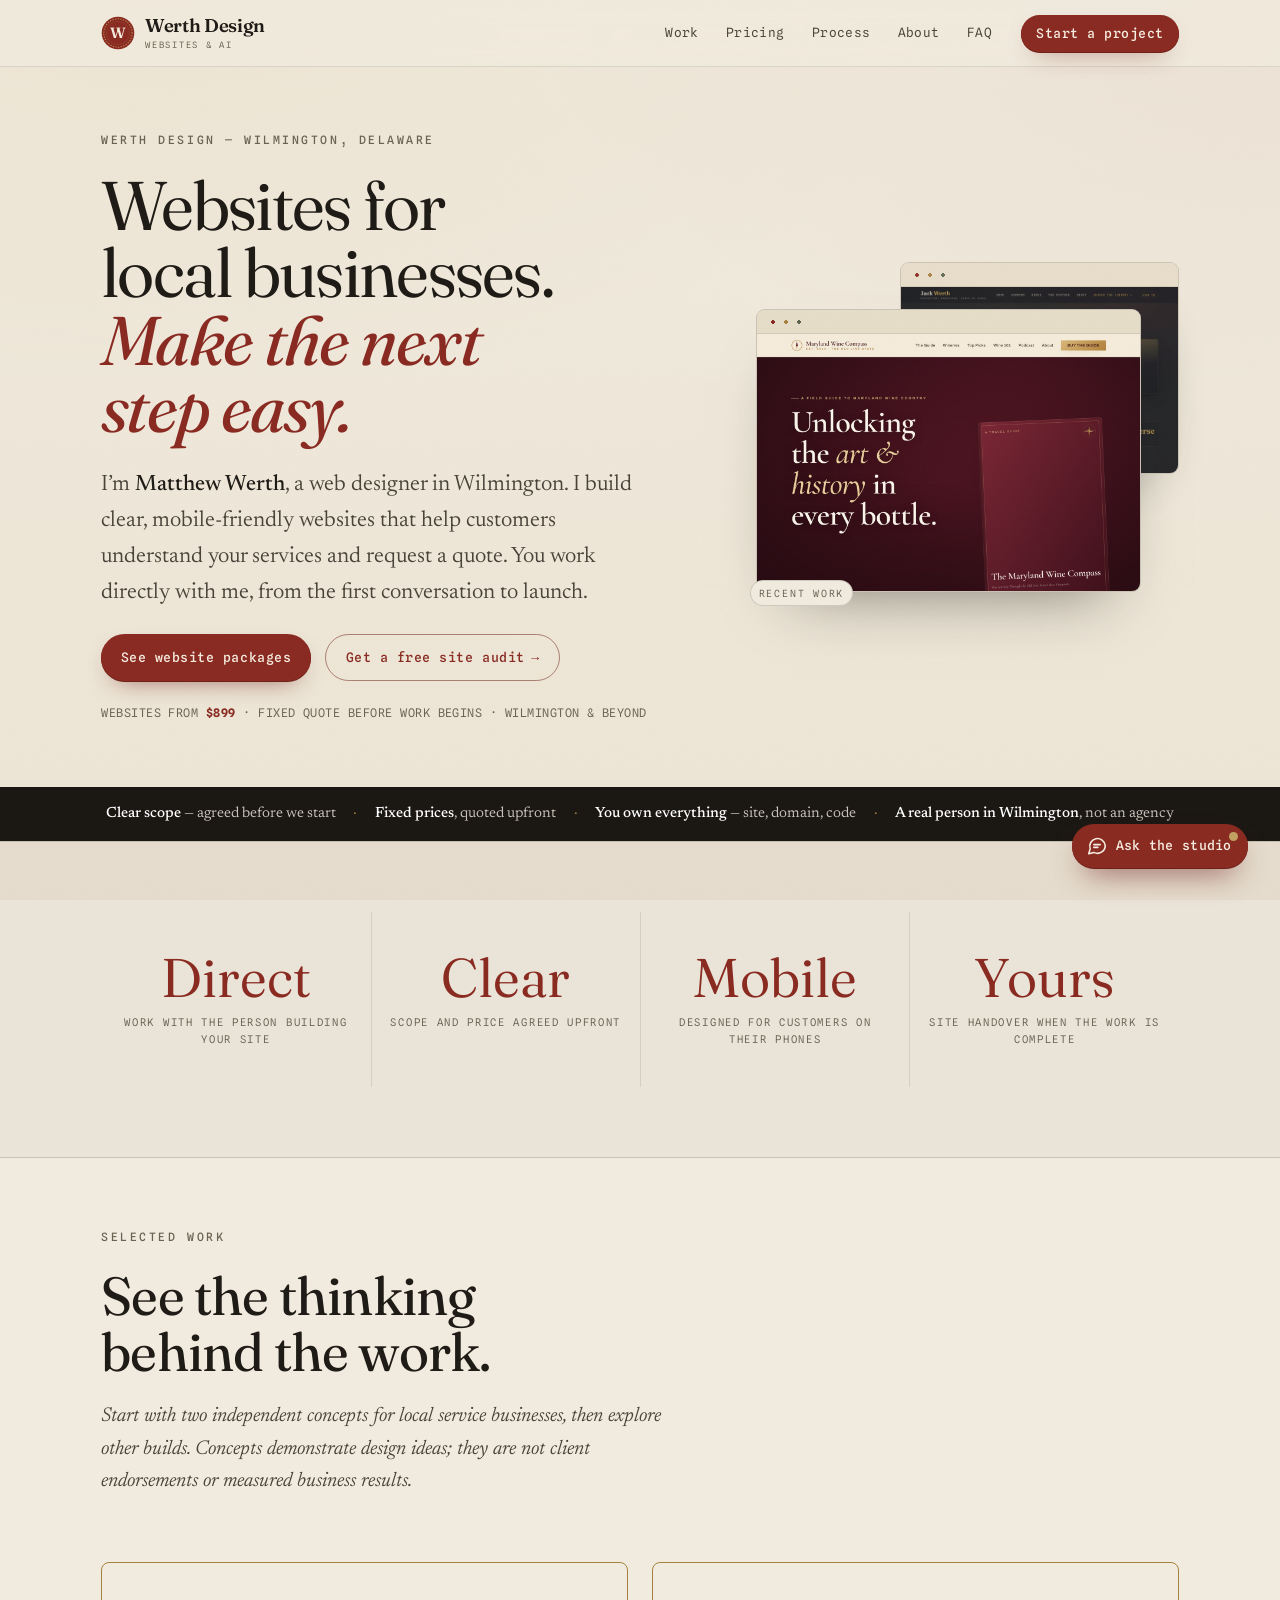
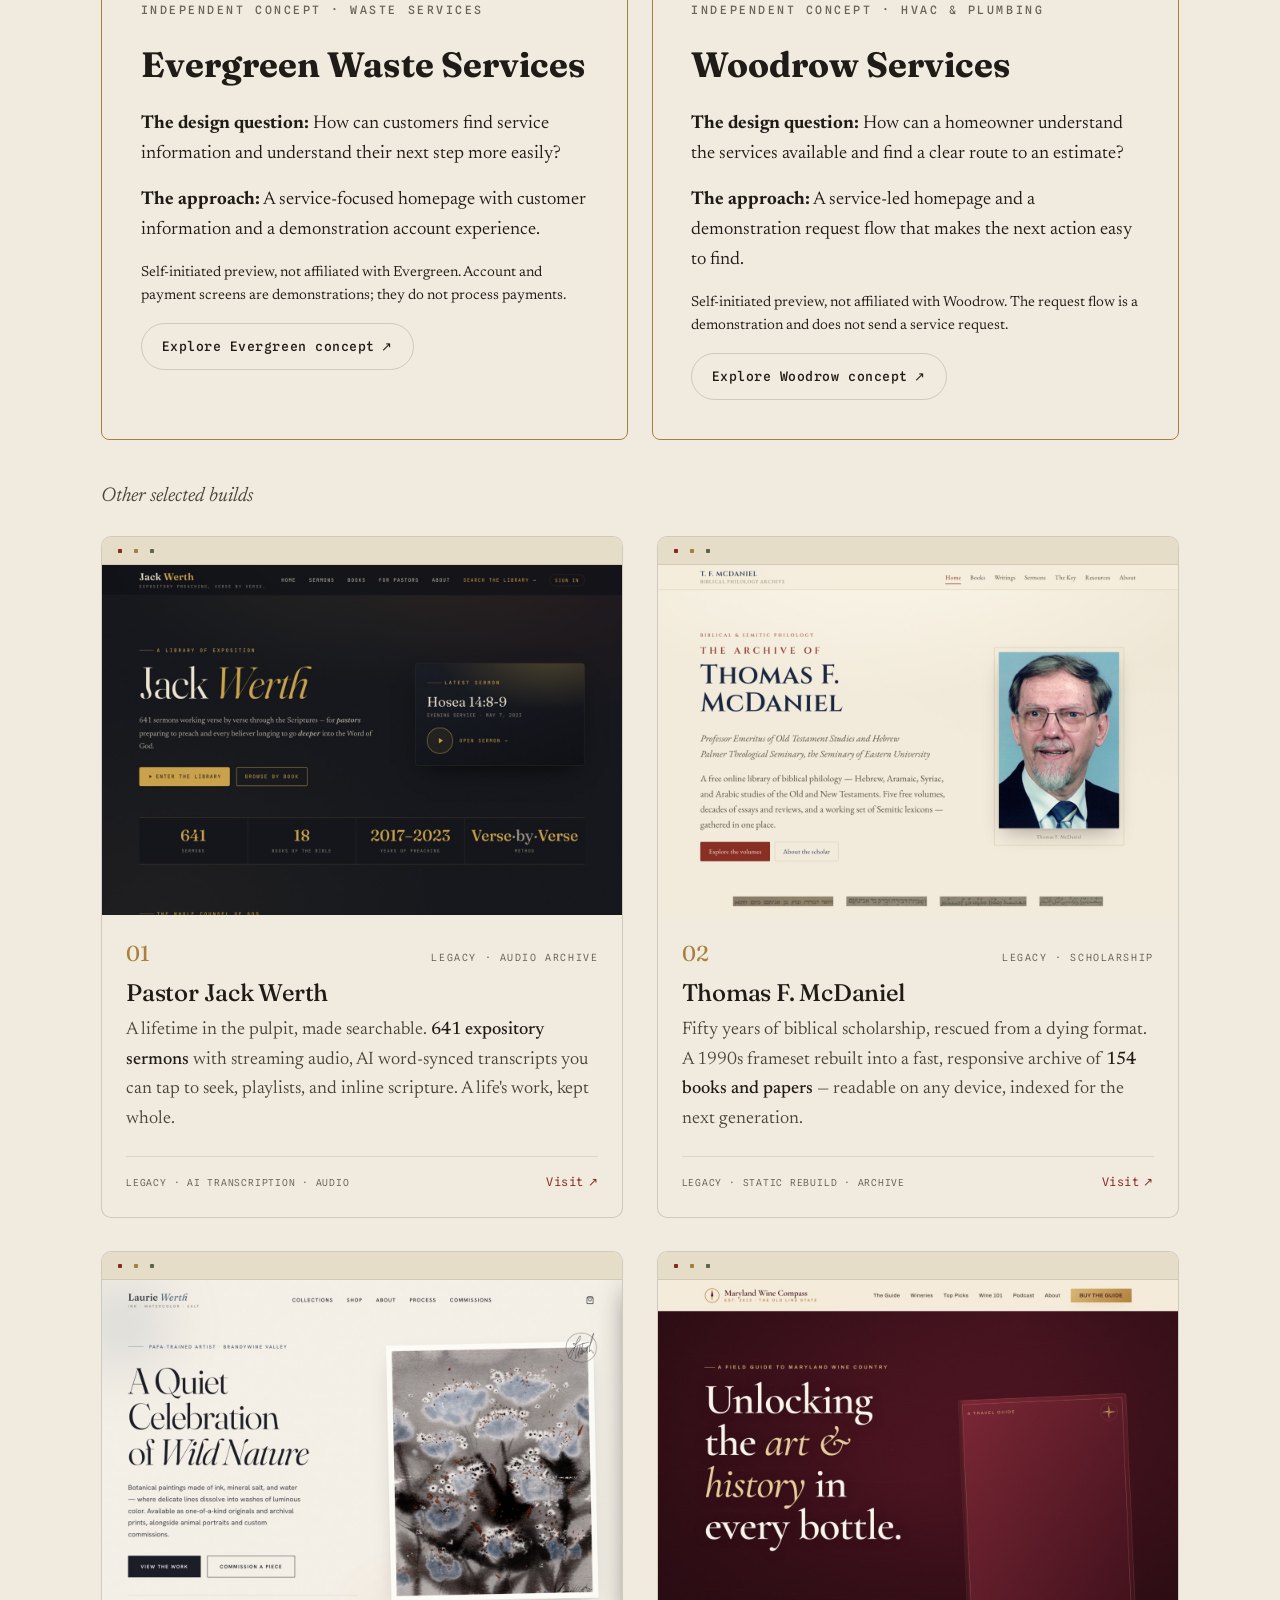
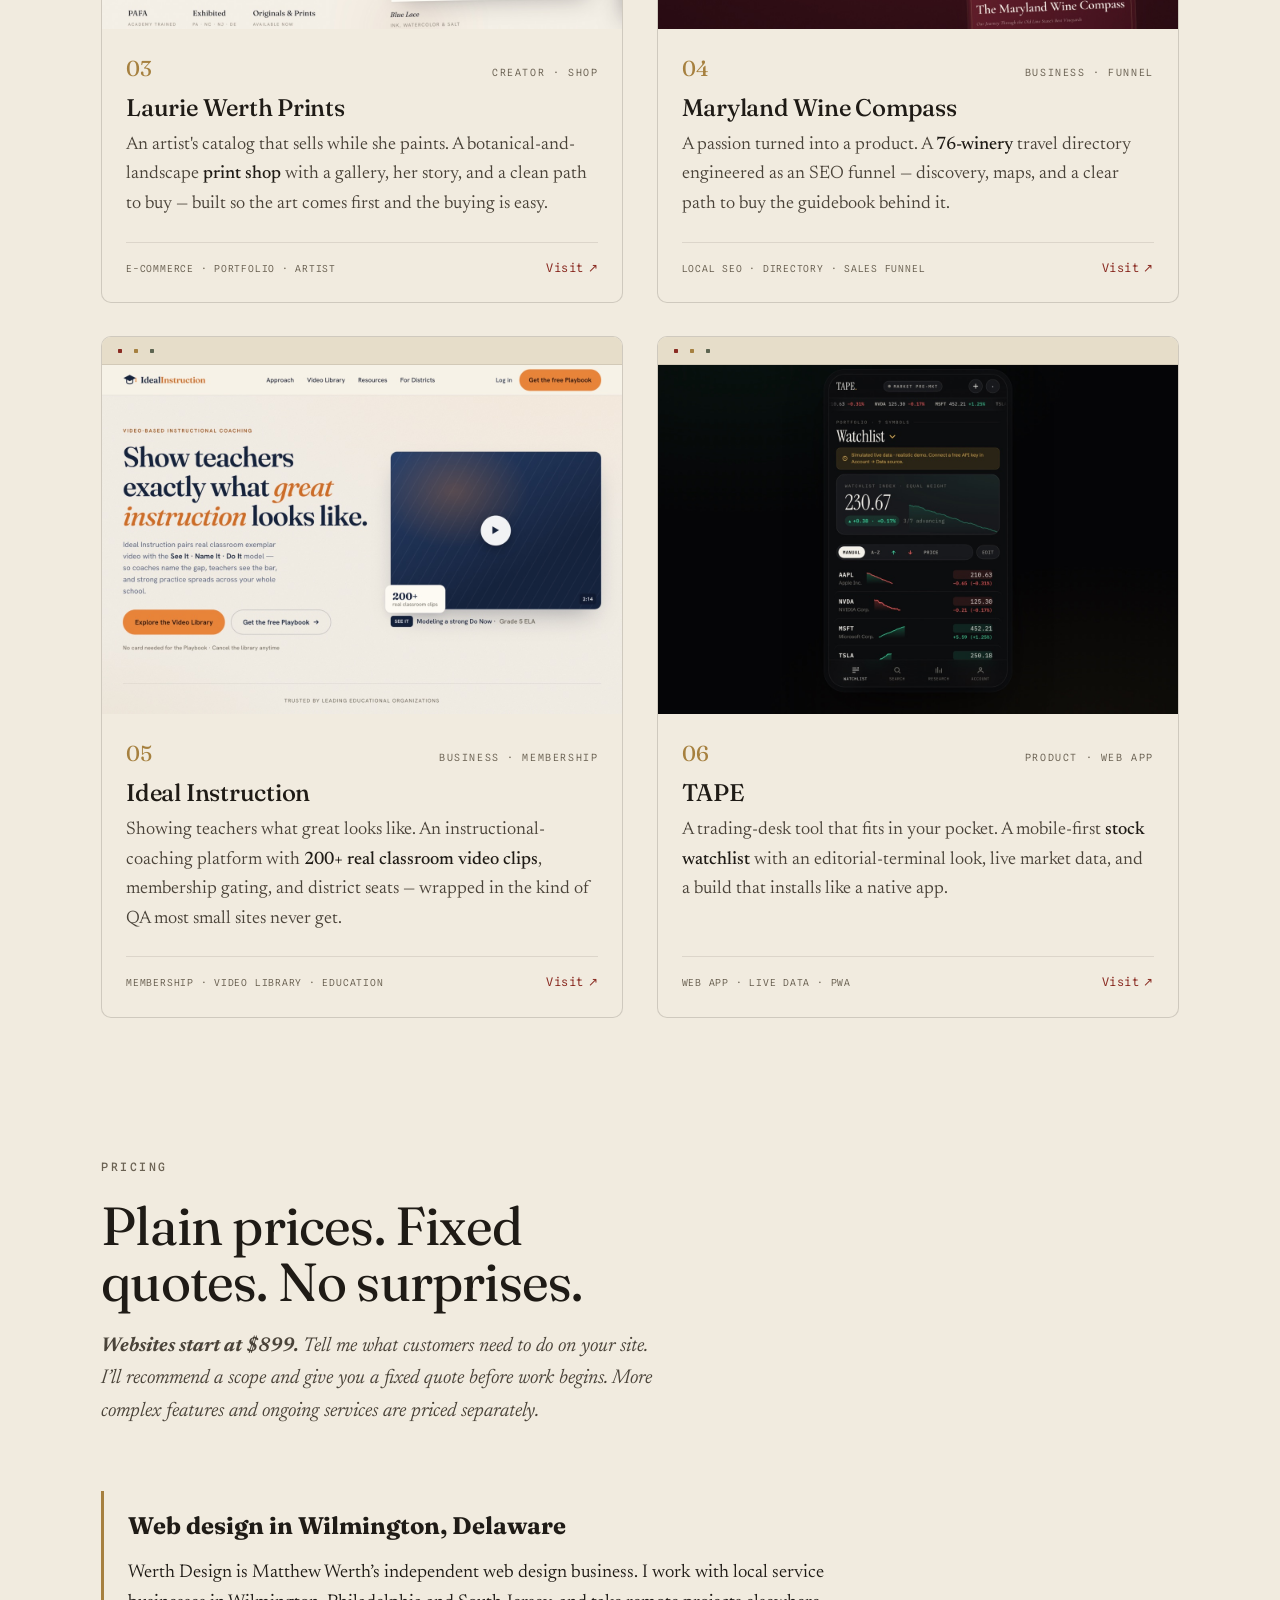
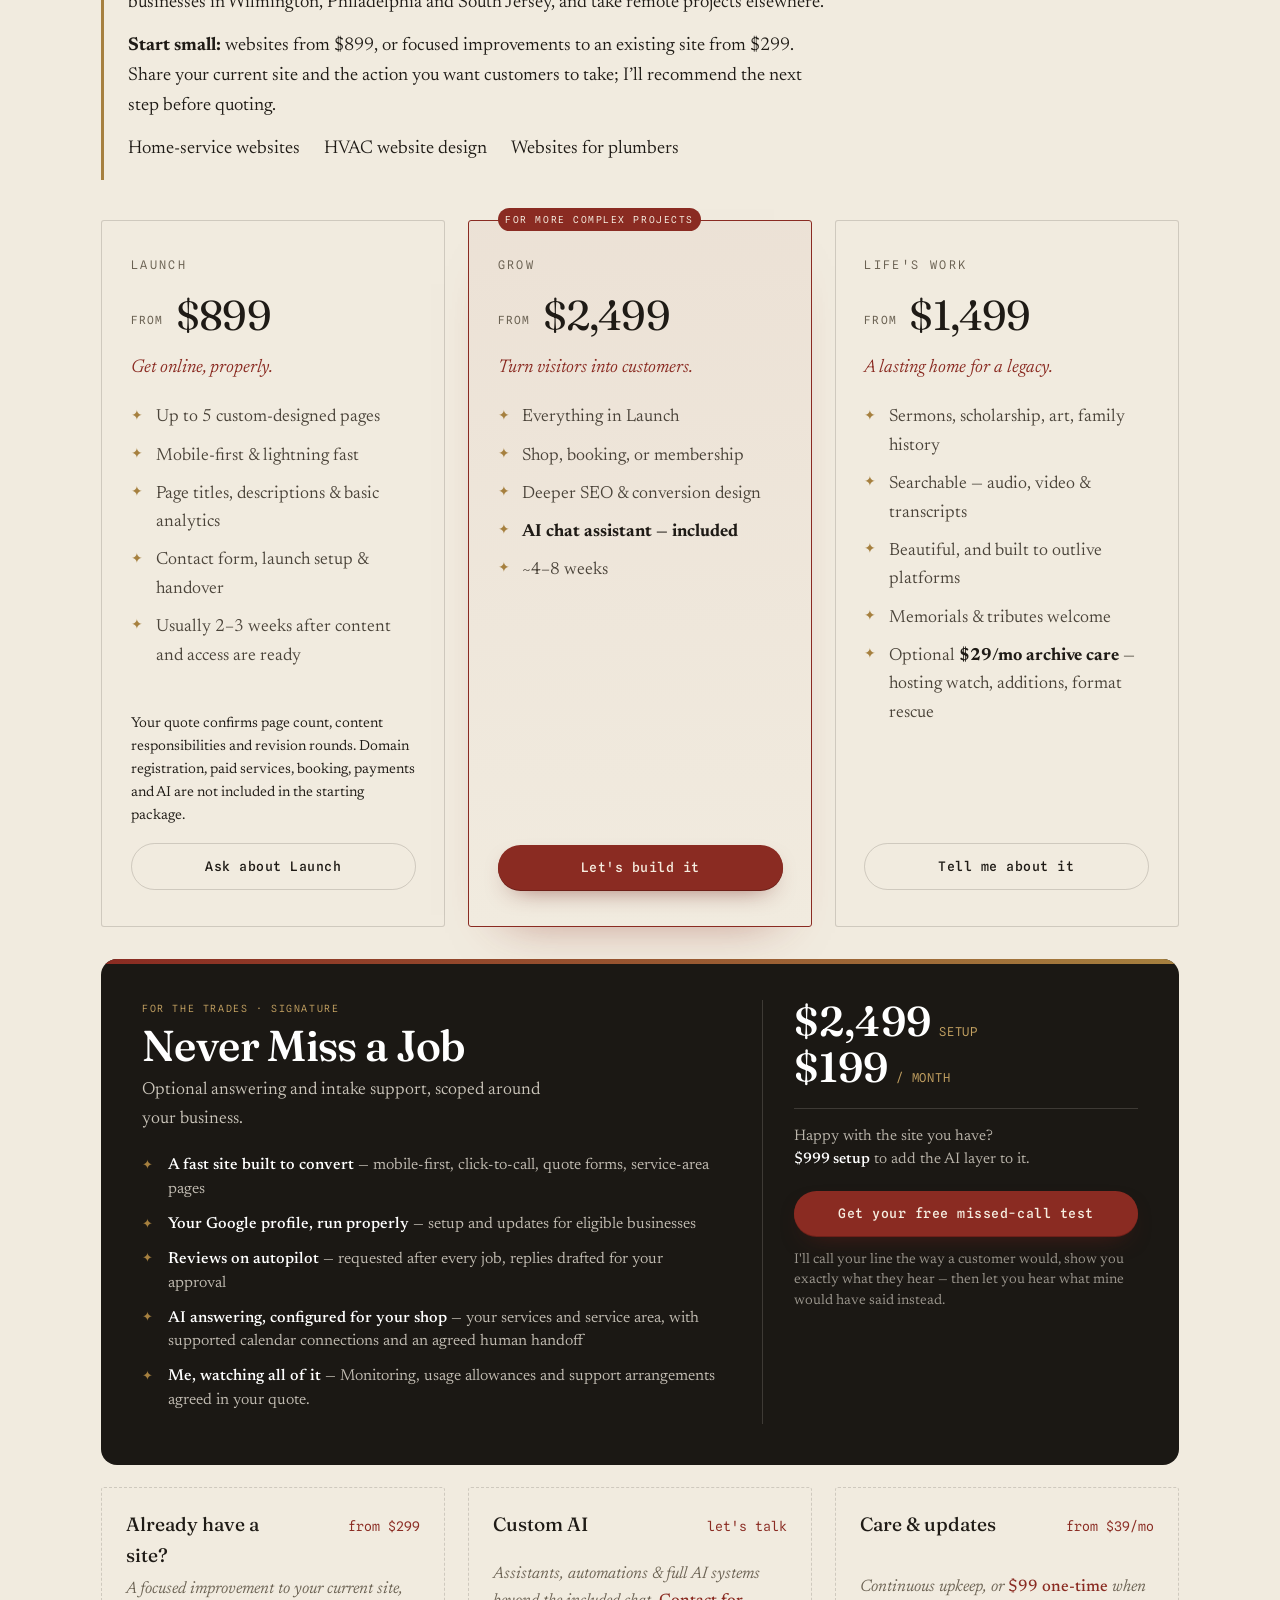
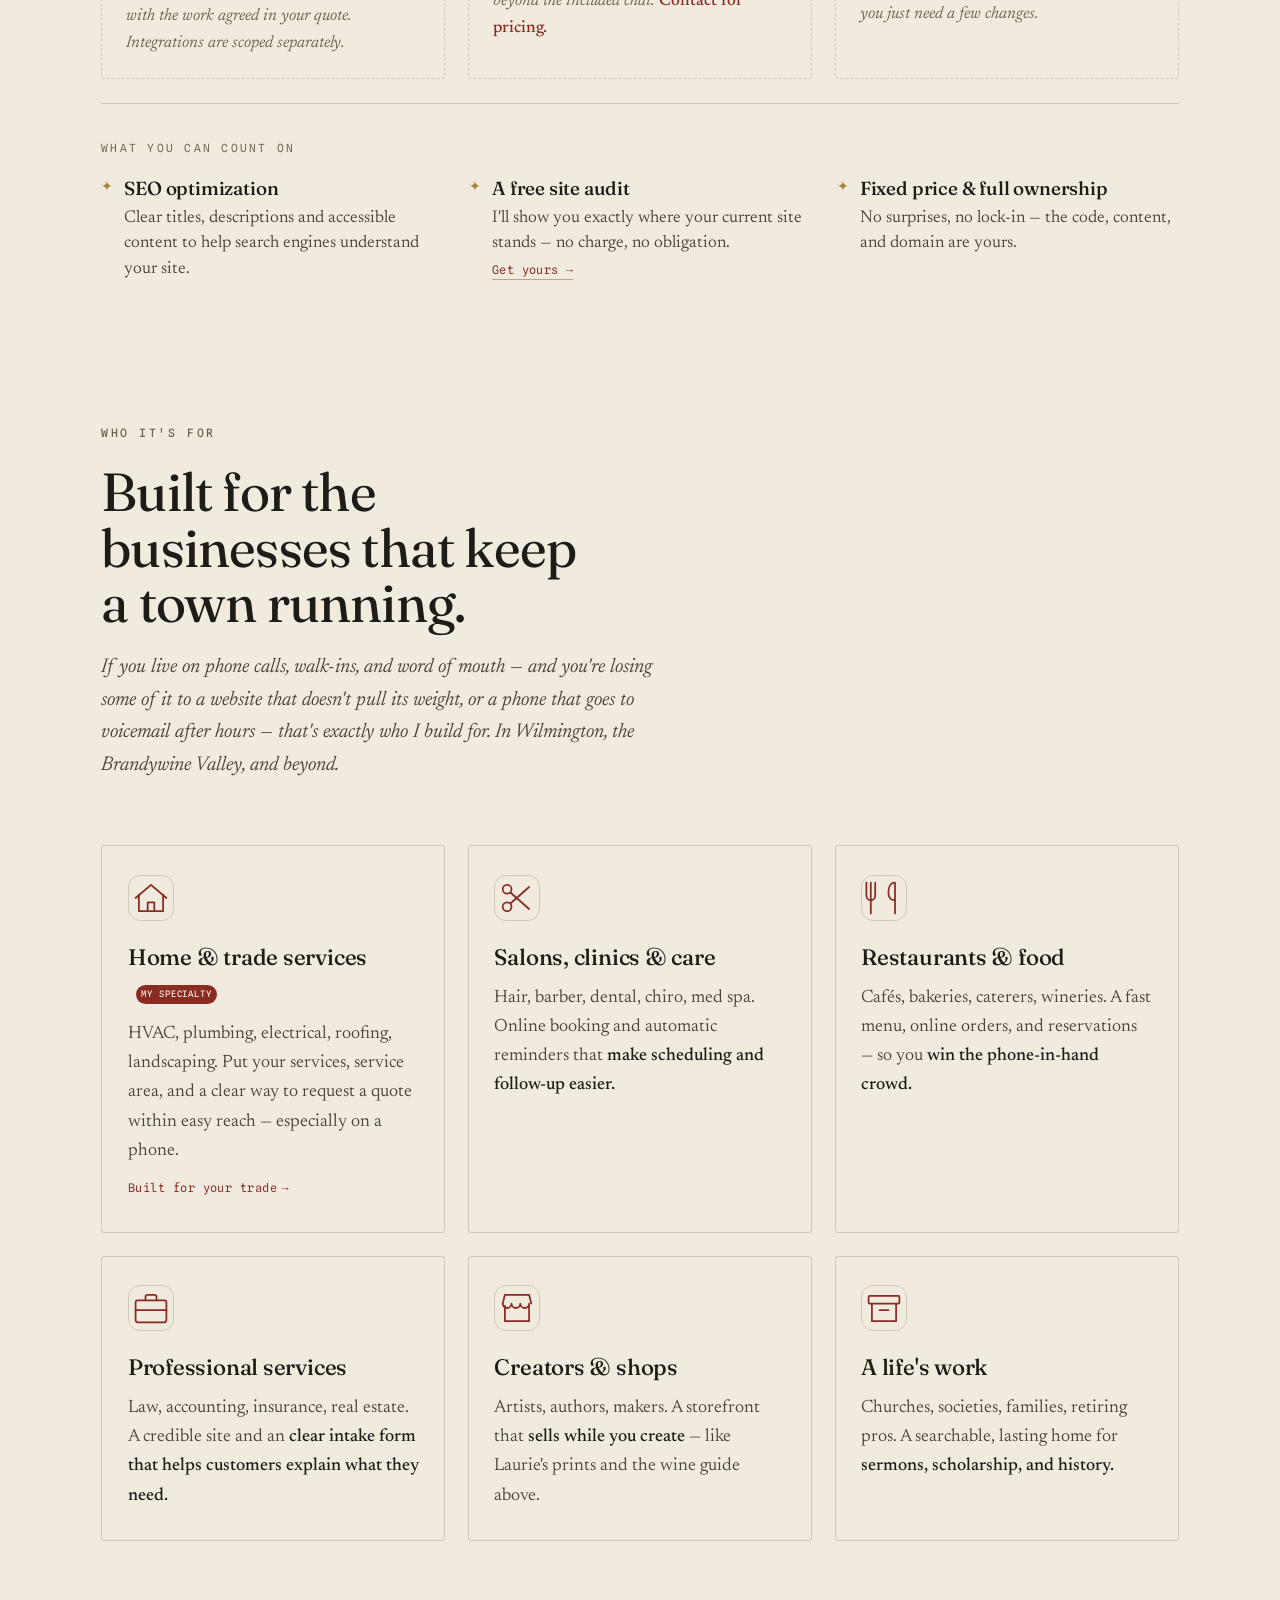
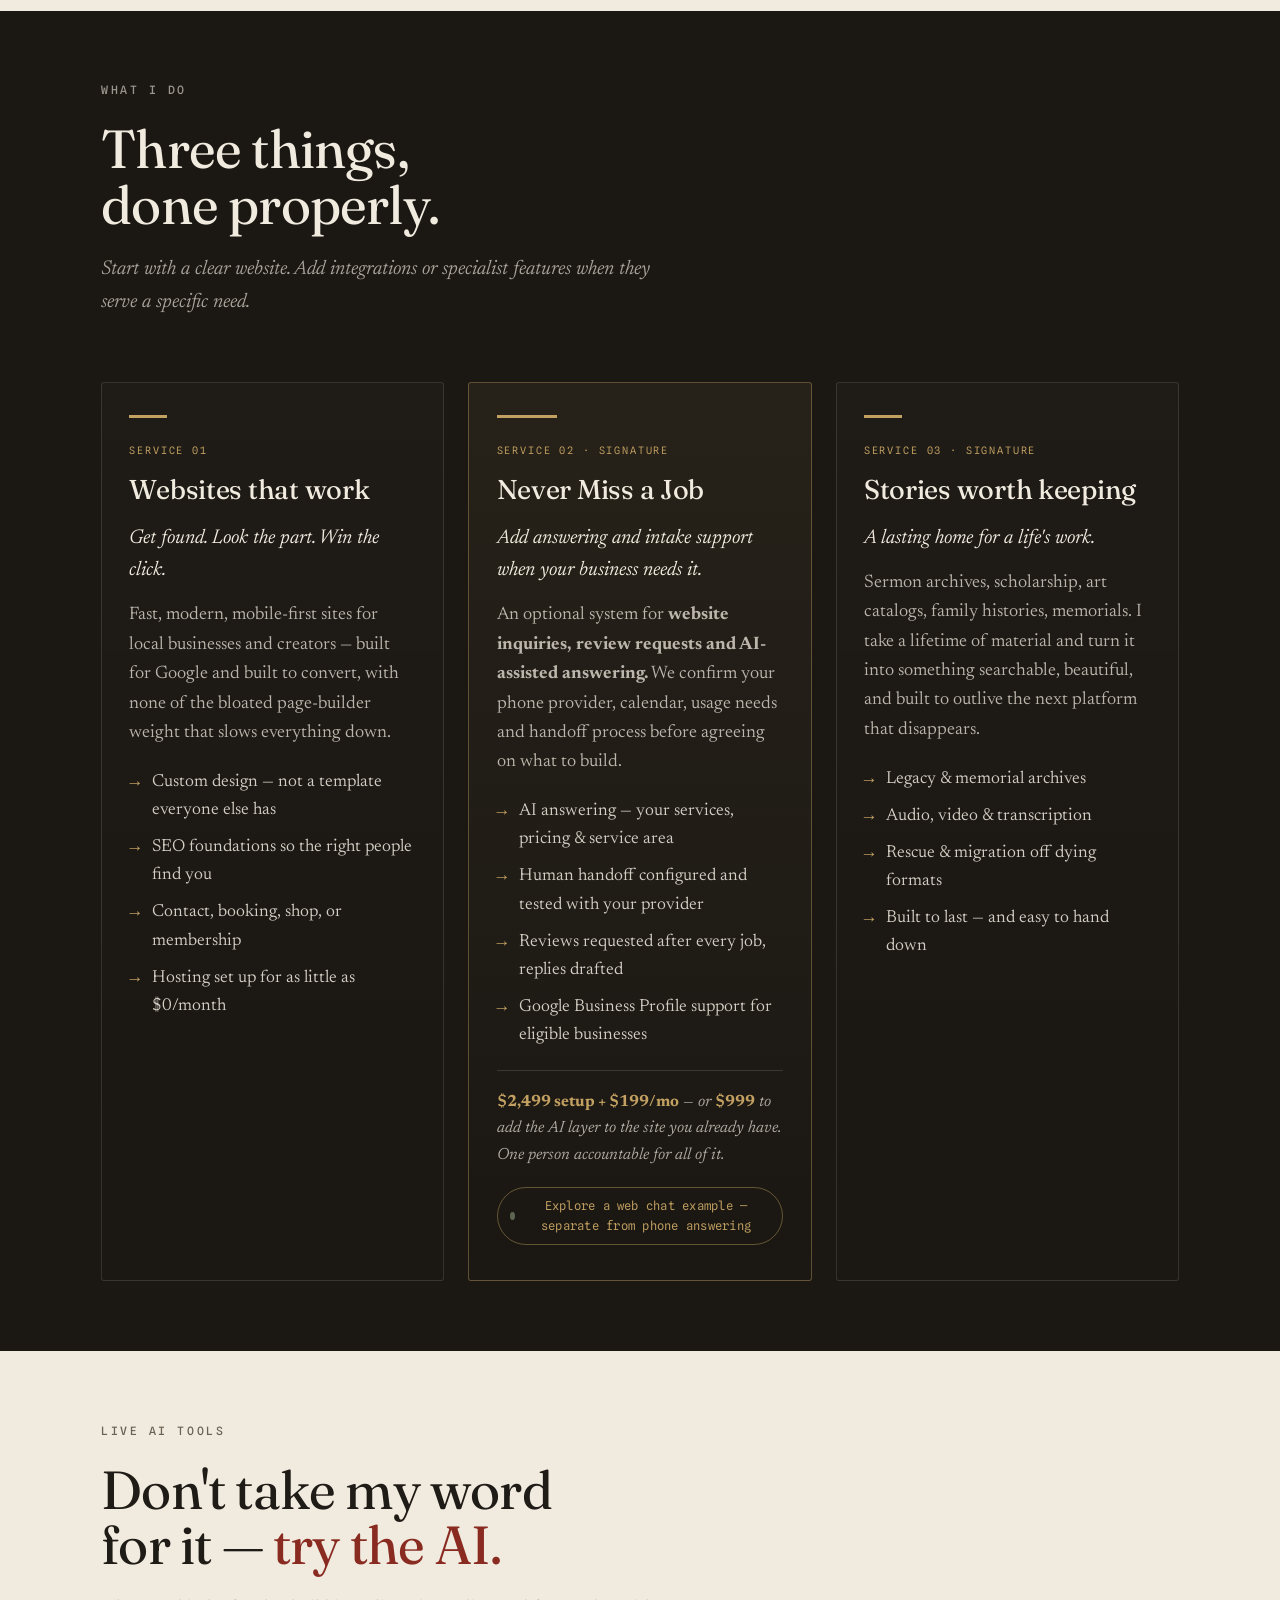
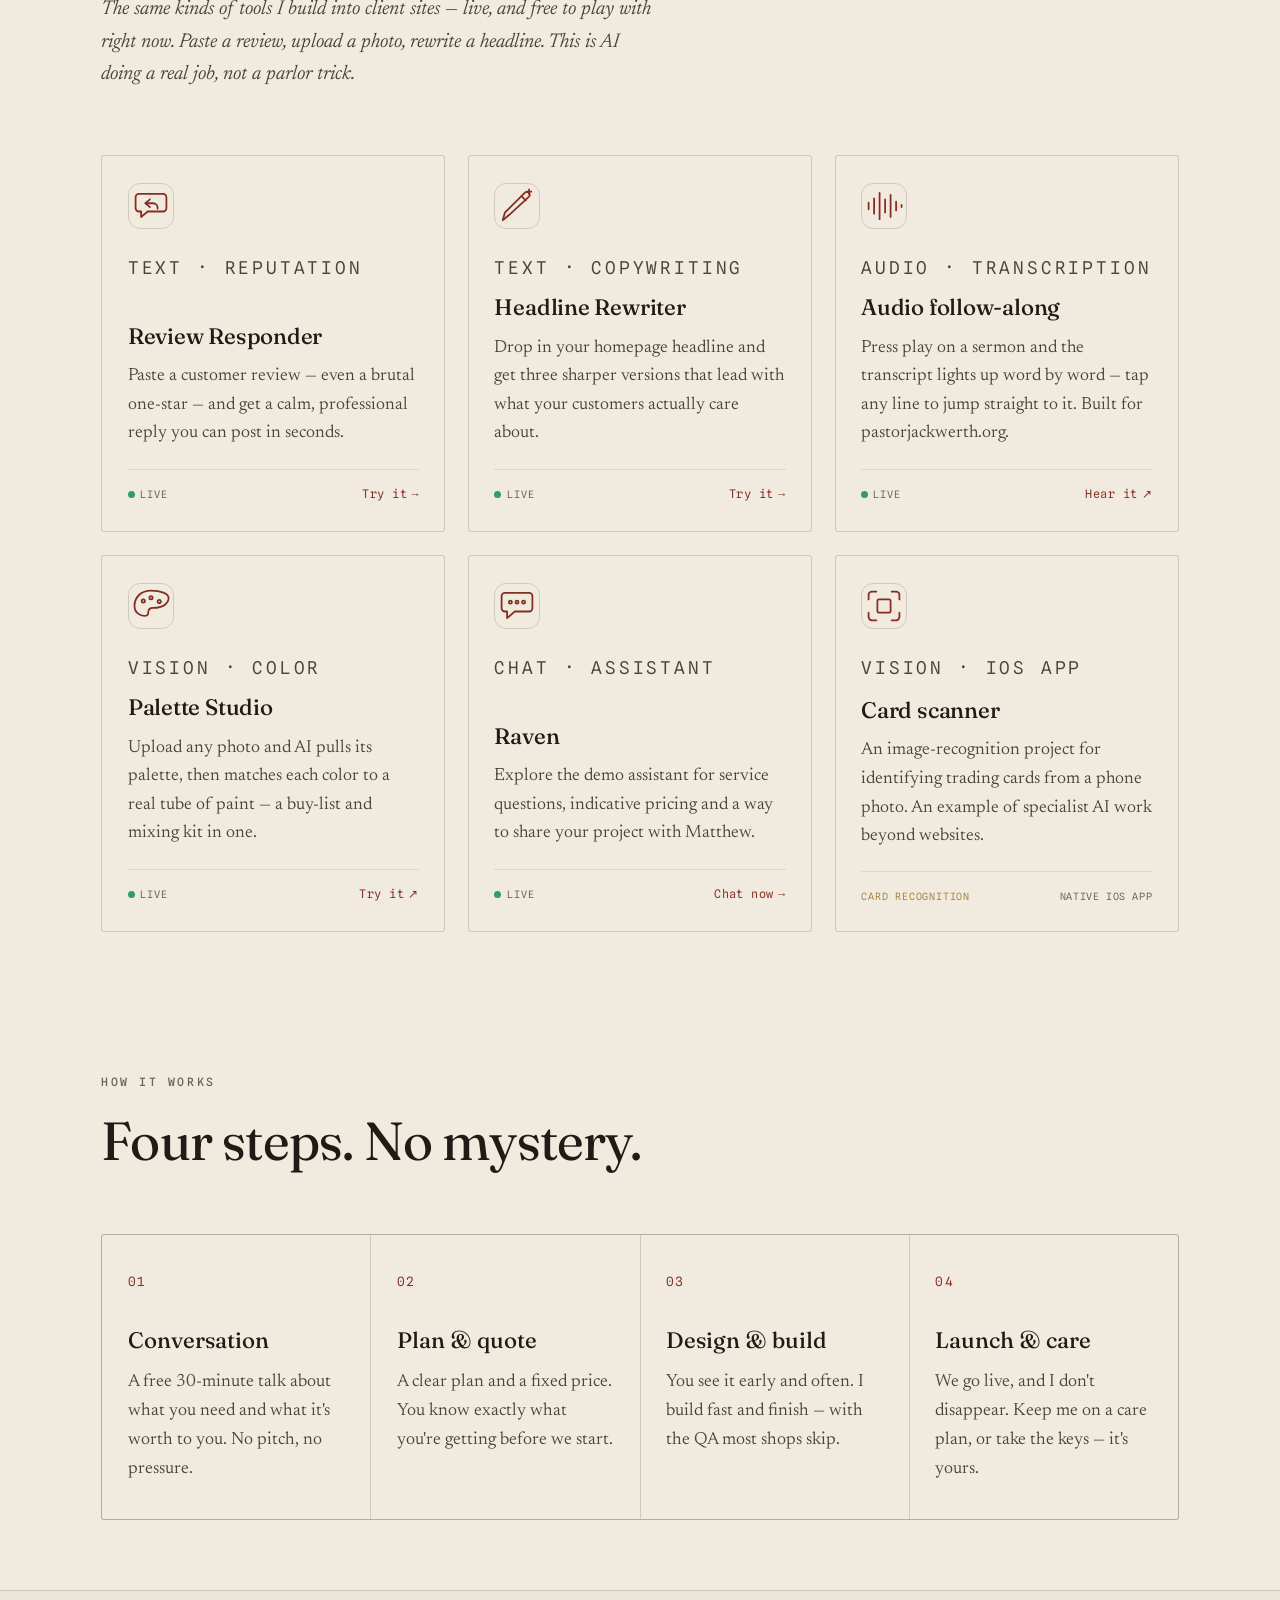
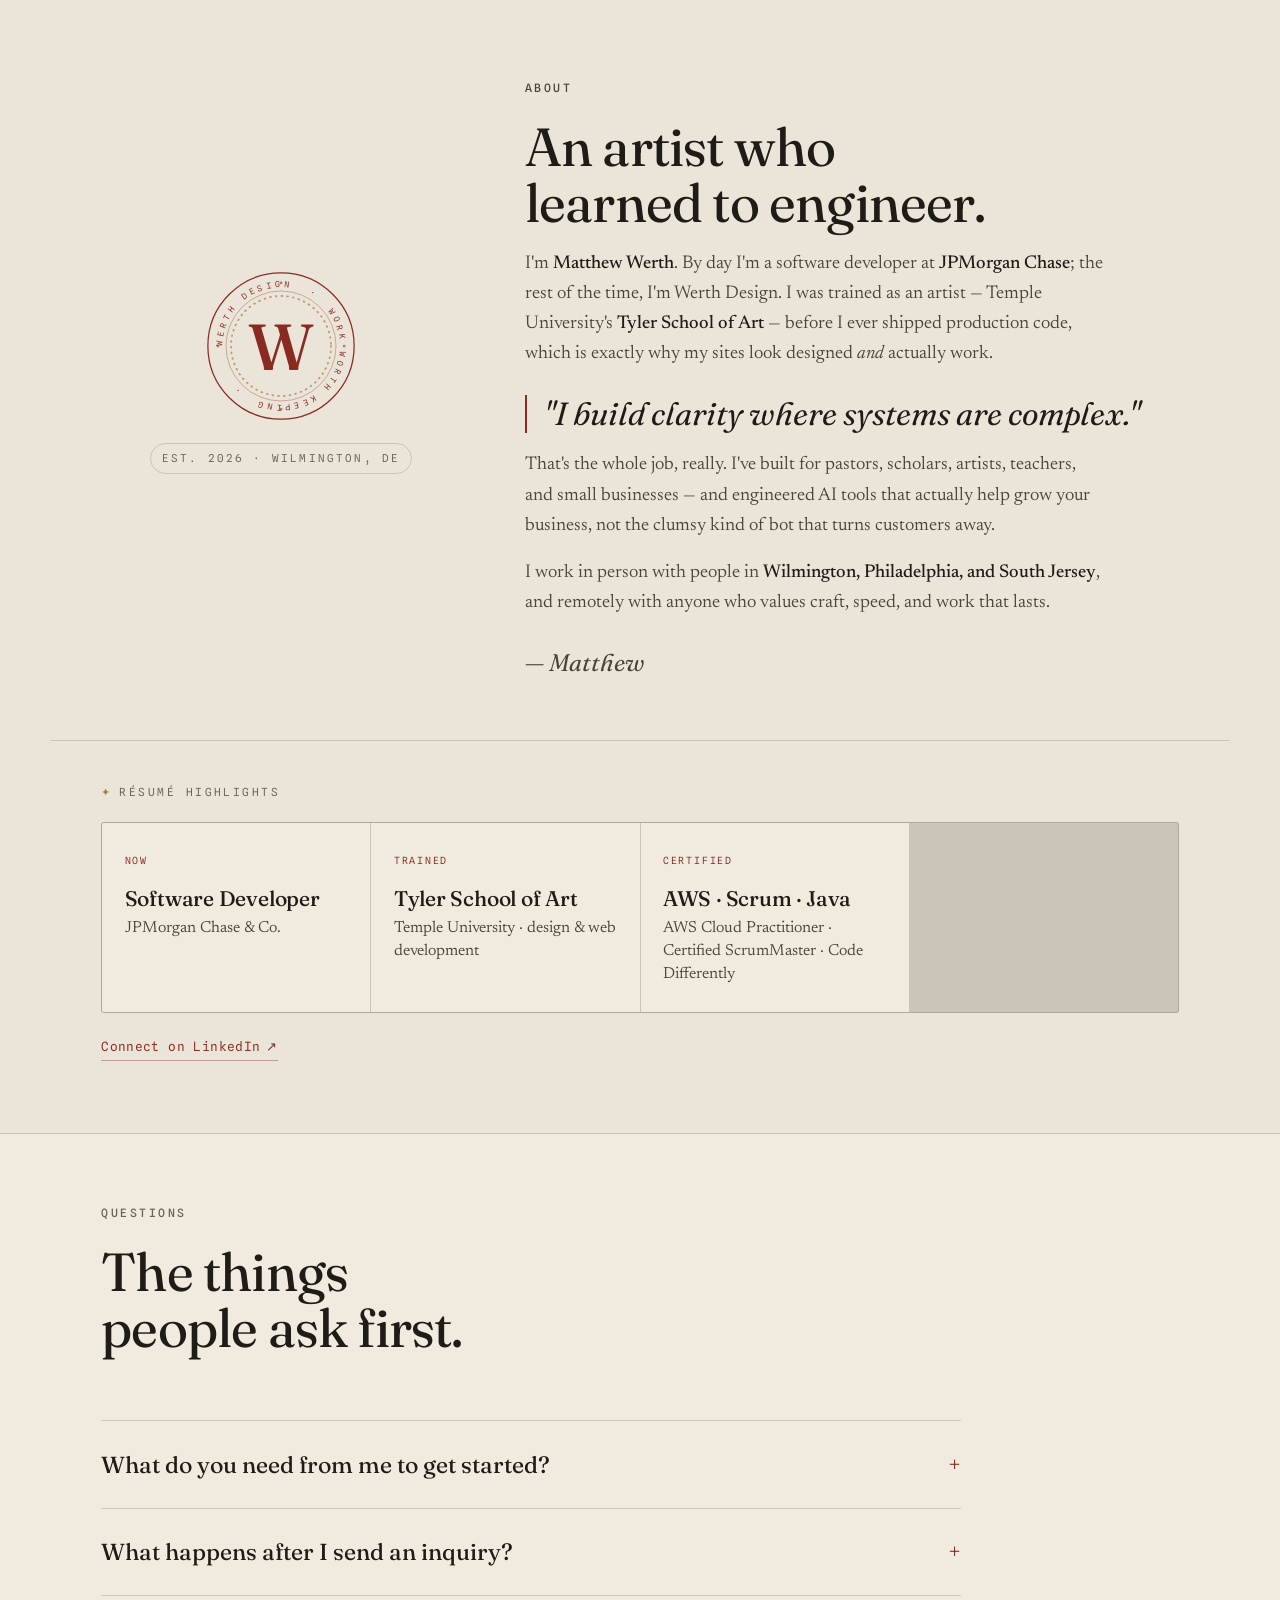
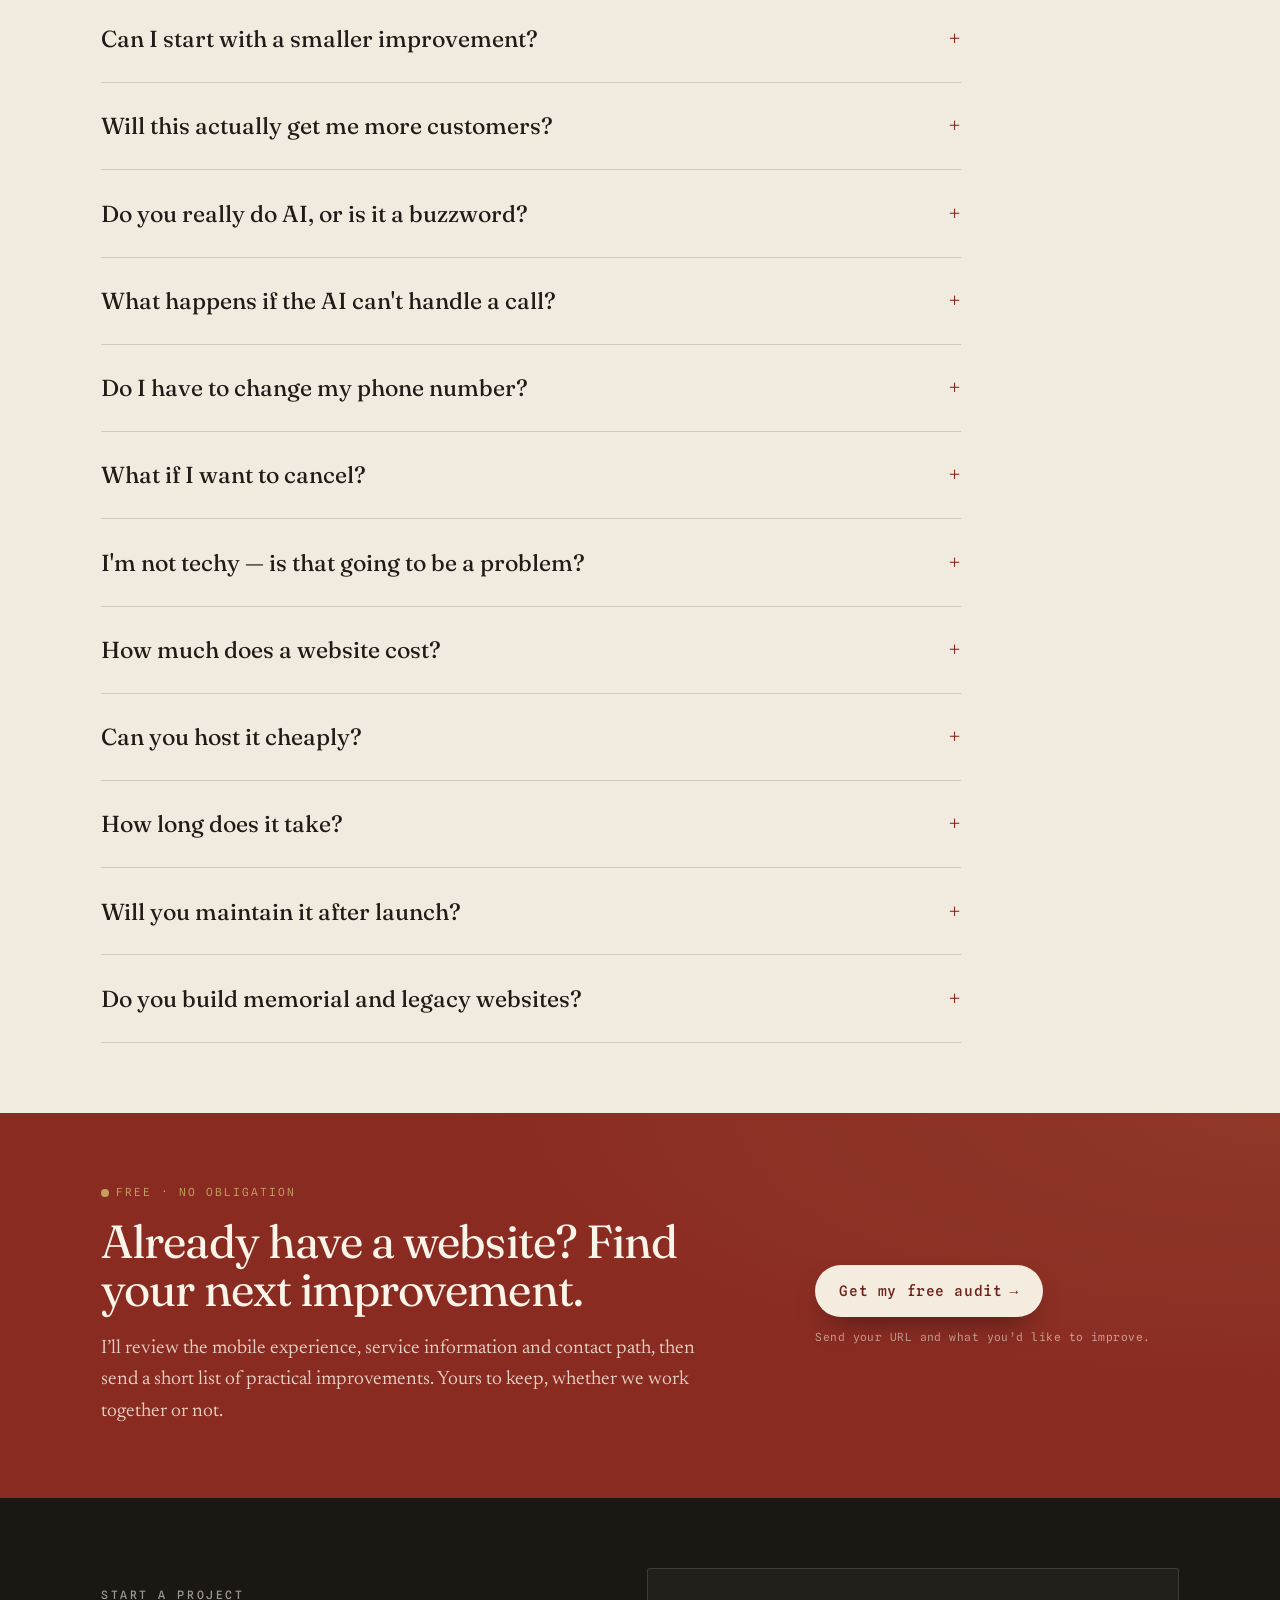
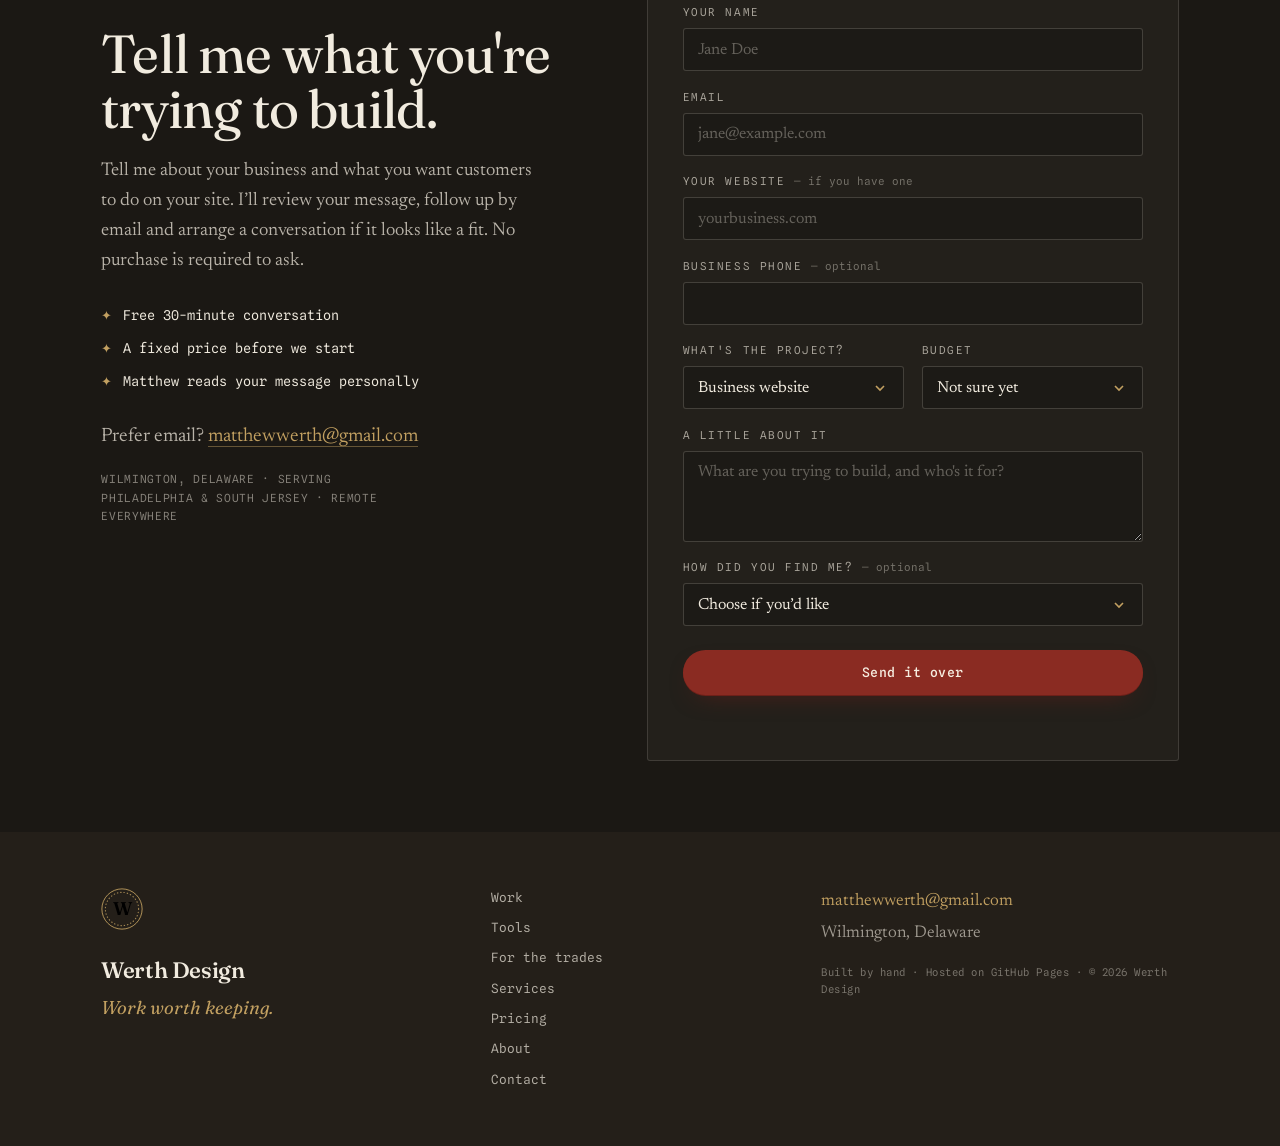
==== commit a0ff1119: "Prepare reviewed Werth Design website release Clarify offers and trade pages, add search metadata an" ====
--- a/index.html
+++ b/index.html
@@ -5,9 +5,8 @@
   <meta name="viewport" content="width=device-width, initial-scale=1.0" />
 
   <!-- ============== SEO: PRIMARY ============== -->
-  <title>Werth Design — AI &amp; websites that grow local businesses | Wilmington, DE</title>
-  <meta name="description" content="Contractors miss 62% of their calls. Werth Design builds fast websites with AI that answers every call and books the job — for home-service and trade businesses in Wilmington, DE, serving Philadelphia &amp; South Jersey. Fixed prices from $899, no contracts. Free missed-call test." />
-  <meta name="keywords" content="web design Wilmington DE, small business website, AI consulting small business, AI implementation, AI chatbot for business, memorial website design, legacy website, life's work archive, sermon archive website, website designer Delaware, Philadelphia web designer, South Jersey web design" />
+  <title>Web Design in Wilmington, DE | Websites from $899 | Werth Design</title>
+  <meta name="description" content="Custom websites for local service businesses in Wilmington, Delaware and beyond. Mobile-friendly design, clear quote forms and direct support from Matthew Werth. Websites from $899." />
   <meta name="author" content="Matthew Werth" />
   <meta name="robots" content="index, follow, max-image-preview:large" />
   <link rel="canonical" href="https://werth.design/" />
@@ -15,8 +14,8 @@
   <!-- ============== SEO: OPEN GRAPH ============== -->
   <meta property="og:type" content="website" />
   <meta property="og:site_name" content="Werth Design" />
-  <meta property="og:title" content="Werth Design — AI &amp; websites that grow local businesses" />
-  <meta property="og:description" content="AI that wins customers — not the bot that drives them off — on fast websites that get you found. Real AI implementation &amp; web design in Wilmington, DE." />
+  <meta property="og:title" content="Werth Design — Websites for local businesses" />
+  <meta property="og:description" content="Clear, mobile-friendly websites for local businesses. Work directly with Matthew Werth in Wilmington, Delaware. Websites from $899." />
   <meta property="og:url" content="https://werth.design/" />
   <meta property="og:image" content="https://werth.design/assets/og-image.png" />
   <meta property="og:image:width" content="1200" />
@@ -27,8 +26,8 @@
 
   <!-- ============== SEO: TWITTER ============== -->
   <meta name="twitter:card" content="summary_large_image" />
-  <meta name="twitter:title" content="Werth Design — AI &amp; websites that grow local businesses" />
-  <meta name="twitter:description" content="AI that wins customers — not the bot that drives them off — on fast websites that get you found. Real AI implementation &amp; web design in Wilmington, DE." />
+  <meta name="twitter:title" content="Werth Design — Websites for local businesses" />
+  <meta name="twitter:description" content="Clear, mobile-friendly websites for local businesses. Work directly with Matthew Werth in Wilmington, Delaware. Websites from $899." />
   <meta name="twitter:image" content="https://werth.design/assets/og-image.png" />
 
   <meta name="theme-color" content="#1b1814" />
@@ -39,7 +38,7 @@
   <link rel="preconnect" href="https://fonts.gstatic.com" crossorigin />
   <link href="https://fonts.googleapis.com/css2?family=Fraunces:ital,opsz,wght@0,9..144,300..700;1,9..144,400..600&family=Newsreader:ital,opsz,wght@0,6..72,300..500;1,6..72,300..420&family=Spline+Sans+Mono:wght@400;500;600&display=swap" rel="stylesheet" />
 
-  <link rel="stylesheet" href="assets/styles.css?v=15" />
+  <link rel="stylesheet" href="assets/styles.css?v=17" />
   <link rel="stylesheet" href="assets/chatbot.css?v=6" />
 
   <!-- ============== SEO: STRUCTURED DATA ============== -->
@@ -47,6 +46,7 @@
   {
     "@context": "https://schema.org",
     "@type": "ProfessionalService",
+    "@id": "https://werth.design/#business",
     "name": "Werth Design",
     "description": "Web design, AI implementation, and legacy & memorial archive websites for small businesses, creators, and families.",
     "url": "https://werth.design/",
@@ -58,7 +58,7 @@
       "alumniOf": { "@type": "CollegeOrUniversity", "name": "Temple University, Tyler School of Art" },
       "sameAs": ["https://www.linkedin.com/in/matthewwerth"]
     },
-    "email": "matt@werth.design",
+    "email": "matthewwerth@gmail.com",
     "priceRange": "$$",
     "areaServed": [
       { "@type": "City", "name": "Wilmington", "address": { "@type": "PostalAddress", "addressRegion": "DE", "addressCountry": "US" } },
@@ -68,30 +68,15 @@
     "address": { "@type": "PostalAddress", "addressLocality": "Wilmington", "addressRegion": "DE", "postalCode": "19810", "addressCountry": "US" },
     "knowsAbout": ["Web design", "AI implementation", "AI chatbots", "Workflow automation", "Memorial websites", "Legacy archives", "SEO", "GitHub Pages hosting"],
     "makesOffer": [
-      { "@type": "Offer", "name": "Launch website", "priceCurrency": "USD", "price": "899", "description": "A fast, modern website that gets a local business found." },
-      { "@type": "Offer", "name": "Grow website with AI chat", "priceCurrency": "USD", "price": "2499", "description": "A site that converts, with an AI chat assistant included." },
+      { "@type": "Offer", "name": "Launch website", "priceCurrency": "USD", "price": "899", "description": "Up to five custom pages, mobile design, search basics and a contact form. Scope, content and revisions confirmed in the quote; paid services and integrations cost extra." },
+      { "@type": "Offer", "name": "Grow website with AI chat", "priceCurrency": "USD", "price": "2499", "description": "A website with additional features and AI chat, with scope and recurring service costs confirmed in a quote." },
       { "@type": "Offer", "name": "Never Miss a Job — website + AI answering for trades", "priceCurrency": "USD", "price": "2499", "description": "A fast site, Google Business Profile management, review system, and AI call answering configured and monitored for home-service businesses. $2,499 setup plus $199/month; $999 setup to add the AI layer to an existing site." },
       { "@type": "Offer", "name": "Life's work / legacy site", "priceCurrency": "USD", "price": "1499", "description": "A lasting, searchable home for a legacy or memorial." },
-      { "@type": "Offer", "name": "Existing-site SEO, competitor analysis & AI integration", "priceCurrency": "USD", "price": "299", "description": "SEO, competitor analysis, and AI added to your current site — no rebuild." }
+      { "@type": "Offer", "name": "Existing-site improvements", "priceCurrency": "USD", "price": "299", "description": "A focused existing-site improvement, scoped in a fixed quote. Integrations and paid services quoted separately." }
     ]
   }
   </script>
-  <script type="application/ld+json">
-  {
-    "@context": "https://schema.org",
-    "@type": "FAQPage",
-    "mainEntity": [
-      { "@type": "Question", "name": "Will this actually get me more customers?", "acceptedAnswer": { "@type": "Answer", "text": "That's the whole point. A fast site that ranks on Google, plus an assistant that answers and books every lead even after hours, means fewer missed calls and more booked jobs. I'd rather build you something that pays for itself than something that just looks nice." } },
-      { "@type": "Question", "name": "I'm not techy — is that going to be a problem?", "acceptedAnswer": { "@type": "Answer", "text": "Not at all. You never touch code, servers, or settings — I handle all of it in plain English. If you can send a text, you can run what I build you, and I'm one message away whenever you need a hand." } },
-      { "@type": "Question", "name": "Do you really do AI, or is it a buzzword?", "acceptedAnswer": { "@type": "Answer", "text": "Real AI. I've shipped an image-recognition model at 98.8% accuracy and an automated transcription pipeline. For your business that usually means an assistant trained on your services that answers customers and books appointments, an automation that handles intake or follow-up, or an honest audit of where AI actually pays off." } },
-      { "@type": "Question", "name": "How much does a website cost?", "acceptedAnswer": { "@type": "Answer", "text": "Launch sites start at $899. The Never Miss a Job system for trades — site, Google profile, reviews and AI answering — is $2,499 setup plus $199 a month, or $999 to add the AI layer to a site you already have. Legacy archives start at $1,499, and improving an existing site starts at $299. Every project gets a fixed price up front — no surprises." } },
-      { "@type": "Question", "name": "Can you host it cheaply?", "acceptedAnswer": { "@type": "Answer", "text": "Yes. Many of my sites run on GitHub Pages and similar static hosting, which costs $0 per month. Usually your only ongoing cost is a domain name, around $12–20 a year." } },
-      { "@type": "Question", "name": "Do you build memorial and legacy websites?", "acceptedAnswer": { "@type": "Answer", "text": "Yes — it's a specialty. I take a lifetime of material — sermons, scholarship, art, family history — and turn it into a searchable, beautiful archive built to outlive the next platform." } },
-      { "@type": "Question", "name": "How long does it take?", "acceptedAnswer": { "@type": "Answer", "text": "A Launch site is usually 2–3 weeks. Larger sites with shops, memberships, or AI run 4–8 weeks. I work fast and finish." } },
-      { "@type": "Question", "name": "Where are you located?", "acceptedAnswer": { "@type": "Answer", "text": "Wilmington, Delaware. I work in person with people in Wilmington, Philadelphia, and South Jersey, and remotely with anyone, anywhere." } }
-    ]
-  }
-  </script>
+  <script type="application/ld+json">{"@context": "https://schema.org", "@type": "FAQPage", "mainEntity": [{"@type": "Question", "name": "What do you need from me to get started?", "acceptedAnswer": {"@type": "Answer", "text": "Your main services, service area, preferred contact details and any photos or copy you already have. I’ll identify what is missing and confirm who supplies each item before work starts."}}, {"@type": "Question", "name": "What happens after I send an inquiry?", "acceptedAnswer": {"@type": "Answer", "text": "I read your message and follow up by email. If the project looks like a fit, we arrange a conversation and agree on a written scope and fixed quote. Sending the form does not commit you to a purchase."}}, {"@type": "Question", "name": "Can I start with a smaller improvement?", "acceptedAnswer": {"@type": "Answer", "text": "Yes. Focused existing-site improvements start at $299, subject to your platform and access. A clearer service page or contact path may be a useful first step; the quote defines the exact work."}}, {"@type": "Question", "name": "Will this actually get me more customers?", "acceptedAnswer": {"@type": "Answer", "text": "A clearer website can make it easier to understand your services and send an inquiry. Results also depend on your offer, traffic and follow-up. We can agree how to track inquiries; I do not promise a particular ranking or number of jobs."}}, {"@type": "Question", "name": "Do you really do AI, or is it a buzzword?", "acceptedAnswer": {"@type": "Answer", "text": "You can explore working text tools and an audio transcription example on this site. For your business, we start with a specific task and confirm the integrations, running costs and human review it needs before adding AI."}}, {"@type": "Question", "name": "What happens if the AI can't handle a call?", "acceptedAnswer": {"@type": "Answer", "text": "Before setting up phone answering, we agree on a human handoff and test it with your provider. Transfers, alerts and availability depend on the chosen setup. An assistant is not an emergency service."}}, {"@type": "Question", "name": "Do I have to change my phone number?", "acceptedAnswer": {"@type": "Answer", "text": "We first check whether your provider supports forwarding or the integration you need. The aim is to keep your existing number; the available options are confirmed before you commit."}}, {"@type": "Question", "name": "What if I want to cancel?", "acceptedAnswer": {"@type": "Answer", "text": "You cancel, and you keep everything that's yours: the site, the domain, the code, and your phone number routing back the way it was. The AI answering service simply stops. No contracts, no exit fee, and nothing held hostage — if it isn't paying for itself, you shouldn't be paying for it."}}, {"@type": "Question", "name": "I'm not techy — is that going to be a problem?", "acceptedAnswer": {"@type": "Answer", "text": "Not even a little. You never touch code, servers, or settings — I handle all of it, in plain English. If you can send a text, you can run what I build you, and I'm one message away whenever you need a hand."}}, {"@type": "Question", "name": "How much does a website cost?", "acceptedAnswer": {"@type": "Answer", "text": "Launch websites start at $899 for up to five pages, mobile design, search basics and a contact form. Your quote confirms content responsibilities and revisions. Grow starts at $2,499; legacy archives at $1,499; focused existing-site improvements at $299. Paid services and additional integrations are priced separately. Optional phone answering is scoped separately at the starting prices shown above."}}, {"@type": "Question", "name": "Can you host it cheaply?", "acceptedAnswer": {"@type": "Answer", "text": "A simple static website may qualify for free hosting. Domain renewal, form usage, booking, payments and AI services can add recurring costs. Your quote separates setup costs from ongoing costs."}}, {"@type": "Question", "name": "How long does it take?", "acceptedAnswer": {"@type": "Answer", "text": "A Launch site usually takes 2–3 weeks once content and access are ready. Larger sites with booking, a shop or AI typically take 4–8 weeks. We confirm availability and milestones before starting."}}, {"@type": "Question", "name": "Will you maintain it after launch?", "acceptedAnswer": {"@type": "Answer", "text": "If you want me to — continuous upkeep starts at $39/month (updates, backups, hosting help, and a human who answers), or a one-time $99 when you just need a few changes. Or I'll hand you the keys and a short guide — you own everything either way."}}, {"@type": "Question", "name": "Do you build memorial and legacy websites?", "acceptedAnswer": {"@type": "Answer", "text": "Yes — it's a specialty. I take a lifetime of material (sermons, scholarship, art, family history) and turn it into a searchable, beautiful archive built to outlive the next platform that shuts down."}}]}</script>
 </head>
 
 <body>
@@ -123,8 +108,6 @@
 
     <nav class="nav" aria-label="Primary">
       <a href="#work">Work</a>
-      <a href="#tools">Tools</a>
-      <a href="#services">Services</a>
       <a href="#pricing">Pricing</a>
       <a href="#process">Process</a>
       <a href="#about">About</a>
@@ -157,21 +140,18 @@
       <div class="hero-copy">
         <p class="kicker reveal">Werth Design — Wilmington, Delaware</p>
         <h1 class="hero-title reveal" id="hero-title">
-          Websites worth keeping.
-          <span class="accent">AI that earns its keep.</span>
+          Websites for local businesses.
+          <span class="accent">Make the next step easy.</span>
         </h1>
         <p class="hero-lede reveal">
-          I'm <strong>Matthew Werth</strong>. Contractors miss <strong>62% of their calls</strong> —
-          and <strong>78% of customers hire whoever answers first</strong>. I build fast websites with
-          AI that answers every call, books the job at 2&nbsp;a.m., and gets you found on Google.
-          I make sure the one who answers is <strong>you</strong>.
+          I’m <strong>Matthew Werth</strong>, a web designer in Wilmington. I build clear, mobile-friendly websites that help customers understand your services and request a quote. You work directly with me, from the first conversation to launch.
         </p>
         <div class="hero-actions reveal">
-          <a class="btn btn-cta" href="#contact">Get your free missed-call test</a>
+          <a class="btn btn-cta" href="#pricing">See website packages</a>
           <a class="btn btn-audit" href="#contact" data-audit>Get a free site audit <span aria-hidden="true">→</span></a>
         </div>
         <p class="hero-meta reveal">
-          Real AI · Custom design · Found on Google · Hosted for as little as <strong>$0/mo</strong>
+          Websites from <strong>$899</strong> · Fixed quote before work begins · Wilmington &amp; beyond
         </p>
       </div>
 
@@ -192,7 +172,7 @@
   <!-- ====================== TRUST BAR ====================== -->
   <aside class="trustbar reveal" aria-label="How I work">
     <div class="wrap trustbar-inner">
-      <span><strong>No contracts</strong> — cancel anytime</span>
+      <span><strong>Clear scope</strong> — agreed before we start</span>
       <span class="tb-sep" aria-hidden="true">·</span>
       <span><strong>Fixed prices</strong>, quoted upfront</span>
       <span class="tb-sep" aria-hidden="true">·</span>
@@ -203,93 +183,44 @@
   </aside>
 
   <!-- ====================== PROOF STRIP ====================== -->
-  <section class="proof" aria-label="By the numbers">
+  <section class="proof" aria-label="What you can expect">
     <div class="wrap proof-grid">
-      <div class="proof-item reveal"><span class="proof-num" data-count="100" data-suffix="+">100+</span><span class="proof-cap">sites &amp; builds shipped</span></div>
-      <div class="proof-item reveal"><span class="proof-num" data-count="98.8" data-decimals="1" data-suffix="%">98.8%</span><span class="proof-cap">AI model accuracy</span></div>
-      <div class="proof-item reveal"><span class="proof-num">24/7</span><span class="proof-cap">your AI never sleeps</span></div>
-      <div class="proof-item reveal"><span class="proof-num" data-count="12" data-suffix="+">12+</span><span class="proof-cap">legacies preserved</span></div>
+      <div class="proof-item"><span class="proof-num">Direct</span><span class="proof-cap">Work with the person building your site</span></div>
+      <div class="proof-item"><span class="proof-num">Clear</span><span class="proof-cap">Scope and price agreed upfront</span></div>
+      <div class="proof-item"><span class="proof-num">Mobile</span><span class="proof-cap">Designed for customers on their phones</span></div>
+      <div class="proof-item"><span class="proof-num">Yours</span><span class="proof-cap">Site handover when the work is complete</span></div>
     </div>
   </section>
 
   <!-- ====================== WHO IT'S FOR ====================== -->
-  <section class="who" id="who" aria-labelledby="who-title">
-    <div class="wrap">
-      <header class="section-head reveal">
-        <p class="kicker">Who it's for</p>
-        <h2 class="section-title" id="who-title">Built for the businesses that keep a town&nbsp;running.</h2>
-        <p class="section-sub">If you live on phone calls, walk-ins, and word of mouth — and you're losing some of it to a website that doesn't pull its weight, or a phone that goes to voicemail after hours — that's exactly who I build for. In Wilmington, the Brandywine Valley, and beyond.</p>
-      </header>
-
-      <ul class="who-grid">
-        <li class="who-card reveal">
-          <span class="who-icon" aria-hidden="true">
-            <svg viewBox="0 0 40 40"><g fill="none" stroke="currentColor" stroke-width="1.6" stroke-linecap="round" stroke-linejoin="round">
-              <path d="M6 20 L20 8 L34 20"/><path d="M9 17 V32 H31 V17"/><path d="M17 32 V24 H23 V32"/>
-            </g></svg>
-          </span>
-          <h3>Home &amp; trade services <span class="who-flag">My specialty</span></h3>
-          <p>HVAC, plumbing, electrical, roofing, landscaping. Only <strong>1 in 5</strong> shops answers a new call within the hour — and <strong>78% of customers hire whoever picks up first</strong>. I make sure that's you, day or night.</p>
-          <a class="who-link" href="for/home-services/">Built for your trade <span aria-hidden="true">→</span></a>
-        </li>
-        <li class="who-card reveal">
-          <span class="who-icon" aria-hidden="true">
-            <svg viewBox="0 0 40 40"><g fill="none" stroke="currentColor" stroke-width="1.6" stroke-linecap="round" stroke-linejoin="round">
-              <circle cx="11" cy="12" r="4"/><circle cx="11" cy="28" r="4"/><path d="M14 15 L31 30"/><path d="M14 25 L31 10"/>
-            </g></svg>
-          </span>
-          <h3>Salons, clinics &amp; care</h3>
-          <p>Hair, barber, dental, chiro, med spa. Online booking and automatic reminders that <strong>keep the chairs full and cut the no-shows.</strong></p>
-        </li>
-        <li class="who-card reveal">
-          <span class="who-icon" aria-hidden="true">
-            <svg viewBox="0 0 40 40"><g fill="none" stroke="currentColor" stroke-width="1.6" stroke-linecap="round" stroke-linejoin="round">
-              <path d="M12 6 V18 a4 4 0 0 1 -8 0 V6"/><path d="M8 6 V20 M8 20 V34"/><path d="M30 6 c-4 0 -6 4 -6 9 s2 7 6 7 V6 Z"/><path d="M30 22 V34"/>
-            </g></svg>
-          </span>
-          <h3>Restaurants &amp; food</h3>
-          <p>Cafés, bakeries, caterers, wineries. A fast menu, online orders, and reservations — so you <strong>win the phone-in-hand crowd.</strong></p>
-        </li>
-        <li class="who-card reveal">
-          <span class="who-icon" aria-hidden="true">
-            <svg viewBox="0 0 40 40"><g fill="none" stroke="currentColor" stroke-width="1.6" stroke-linecap="round" stroke-linejoin="round">
-              <rect x="6" y="13" width="28" height="20" rx="2"/><path d="M15 13 V10 a2 2 0 0 1 2 -2 h6 a2 2 0 0 1 2 2 V13"/><path d="M6 22 h28"/>
-            </g></svg>
-          </span>
-          <h3>Professional services</h3>
-          <p>Law, accounting, insurance, real estate. A credible site and an <strong>AI intake that books the clients worth your time.</strong></p>
-        </li>
-        <li class="who-card reveal">
-          <span class="who-icon" aria-hidden="true">
-            <svg viewBox="0 0 40 40"><g fill="none" stroke="currentColor" stroke-width="1.6" stroke-linecap="round" stroke-linejoin="round">
-              <path d="M7 16 L9 8 H31 L33 16"/><path d="M7 16 a4 4 0 0 0 8 0 a4 4 0 0 0 8 0 a4 4 0 0 0 8 0"/><path d="M9 18 V32 H31 V18"/>
-            </g></svg>
-          </span>
-          <h3>Creators &amp; shops</h3>
-          <p>Artists, authors, makers. A storefront that <strong>sells while you create</strong> — like Laurie's prints and the wine guide above.</p>
-        </li>
-        <li class="who-card reveal">
-          <span class="who-icon" aria-hidden="true">
-            <svg viewBox="0 0 40 40"><g fill="none" stroke="currentColor" stroke-width="1.6" stroke-linecap="round" stroke-linejoin="round">
-              <rect x="6" y="9" width="28" height="7" rx="1"/><path d="M9 16 V32 H31 V16"/><path d="M16 22 h8"/>
-            </g></svg>
-          </span>
-          <h3>A life's work</h3>
-          <p>Churches, societies, families, retiring pros. A searchable, lasting home for <strong>sermons, scholarship, and history.</strong></p>
-        </li>
-      </ul>
-    </div>
-  </section>
-
-  <!-- ====================== WORK ====================== -->
   <section class="work" id="work" aria-labelledby="work-title">
     <div class="wrap">
       <header class="section-head reveal">
         <p class="kicker">Selected work</p>
-        <h2 class="section-title" id="work-title">Every one of these earns its&nbsp;keep.</h2>
-        <p class="section-sub">Bringing in customers, selling the work, filling the calendar, keeping a legacy whole — these are real, live sites doing real jobs for the people who own them. A handful of recent ones; tap any to see it for yourself.</p>
+        <h2 class="section-title" id="work-title">See the thinking behind the&nbsp;work.</h2>
+        <p class="section-sub">Start with two independent concepts for local service businesses, then explore other builds. Concepts demonstrate design ideas; they are not client endorsements or measured business results.</p>
       </header>
 
+
+      <div class="concept-grid">
+        <article class="concept-card">
+          <p class="kicker">Independent concept · Waste services</p>
+          <h3>Evergreen Waste Services</h3>
+          <p><strong>The design question:</strong> How can customers find service information and understand their next step more easily?</p>
+          <p><strong>The approach:</strong> A service-focused homepage with customer information and a demonstration account experience.</p>
+          <p class="concept-note">Self-initiated preview, not affiliated with Evergreen. Account and payment screens are demonstrations; they do not process payments.</p>
+          <a class="btn btn-ghost" href="https://werth-code.github.io/concepts/evergreen-waste/" target="_blank" rel="noopener">Explore Evergreen concept <span aria-hidden="true">↗</span></a>
+        </article>
+        <article class="concept-card">
+          <p class="kicker">Independent concept · HVAC &amp; plumbing</p>
+          <h3>Woodrow Services</h3>
+          <p><strong>The design question:</strong> How can a homeowner understand the services available and find a clear route to an estimate?</p>
+          <p><strong>The approach:</strong> A service-led homepage and a demonstration request flow that makes the next action easy to find.</p>
+          <p class="concept-note">Self-initiated preview, not affiliated with Woodrow. The request flow is a demonstration and does not send a service request.</p>
+          <a class="btn btn-ghost" href="https://werth-code.github.io/concepts/woodrow-services/" target="_blank" rel="noopener">Explore Woodrow concept <span aria-hidden="true">↗</span></a>
+        </article>
+      </div>
+      <p class="section-sub work-more">Other selected builds</p>
       <ul class="plates">
         <!-- 1 -->
         <li class="card reveal">
@@ -414,130 +345,203 @@
     </div>
   </section>
 
-  <!-- ====================== LIVE TOOLS ====================== -->
-  <section class="tools" id="tools" aria-labelledby="tools-title">
+  <section class="pricing" id="pricing" aria-labelledby="pricing-title">
     <div class="wrap">
       <header class="section-head reveal">
-        <p class="kicker">Live AI tools</p>
-        <h2 class="section-title" id="tools-title">Don't take my word for it — <span class="accent">try the&nbsp;AI.</span></h2>
-        <p class="section-sub">The same kinds of tools I build into client sites — live, and free to play with right now. Paste a review, upload a photo, rewrite a headline. This is AI doing a real job, not a parlor trick.</p>
+        <p class="kicker">Pricing</p>
+        <h2 class="section-title" id="pricing-title">Plain prices. Fixed quotes. No&nbsp;surprises.</h2>
+        <p class="section-sub"><strong>Websites start at $899.</strong> Tell me what customers need to do on your site. I’ll recommend a scope and give you a fixed quote before work begins. More complex features and ongoing services are priced separately.</p>
       </header>
 
-      <ul class="tools-grid">
-
-        <!-- Review Responder -->
-        <li class="tool-card reveal">
-          <span class="tool-icon" aria-hidden="true">
-            <svg viewBox="0 0 40 40"><g fill="none" stroke="currentColor" stroke-width="1.6" stroke-linecap="round" stroke-linejoin="round">
-              <path d="M6 12 a3 3 0 0 1 3-3 h22 a3 3 0 0 1 3 3 v10 a3 3 0 0 1 -3 3 H17 l-6 5 v-5 H9 a3 3 0 0 1 -3-3 Z"/>
-              <path d="M19 14 l-4 3.5 4 3.5"/><path d="M15 17.5 h7 a4 4 0 0 1 4 4 v1"/>
-            </g></svg>
-          </span>
-          <p class="tool-cat">Text · Reputation</p>
-          <h3>Review Responder</h3>
-          <p>Paste a customer review — even a brutal one-star — and get a calm, professional reply you can post in seconds.</p>
-          <div class="tool-foot">
-            <span class="tool-live"><span class="dot" aria-hidden="true"></span>Live</span>
-            <a class="tool-link" href="tools/review-responder.html">Try it <span aria-hidden="true">→</span></a>
-          </div>
-        </li>
-
-        <!-- Headline Rewriter -->
-        <li class="tool-card reveal">
-          <span class="tool-icon" aria-hidden="true">
-            <svg viewBox="0 0 40 40"><g fill="none" stroke="currentColor" stroke-width="1.6" stroke-linecap="round" stroke-linejoin="round">
-              <path d="M7 33 l2-7 L27 8 a2.6 2.6 0 0 1 3.7 3.7 L13 28 Z"/><path d="M24 11 l4 4"/>
-              <path d="M31 5 v4 M29 7 h4"/>
-            </g></svg>
-          </span>
-          <p class="tool-cat">Text · Copywriting</p>
-          <h3>Headline Rewriter</h3>
-          <p>Drop in your homepage headline and get three sharper versions that lead with what your customers actually care about.</p>
-          <div class="tool-foot">
-            <span class="tool-live"><span class="dot" aria-hidden="true"></span>Live</span>
-            <a class="tool-link" href="tools/headline.html">Try it <span aria-hidden="true">→</span></a>
-          </div>
-        </li>
-
-        <!-- Audio follow-along -->
-        <li class="tool-card reveal">
-          <span class="tool-icon" aria-hidden="true">
-            <svg viewBox="0 0 40 40"><g fill="none" stroke="currentColor" stroke-width="1.6" stroke-linecap="round" stroke-linejoin="round">
-              <path d="M6 17 v6 M11 13 v14 M16 8 v24 M21 14 v12 M26 10 v20 M31 16 v8 M36 19 v2"/>
-            </g></svg>
-          </span>
-          <p class="tool-cat">Audio · Transcription</p>
-          <h3>Audio follow-along</h3>
-          <p>Press play on a sermon and the transcript lights up word by word — tap any line to jump straight to it. Built for pastorjackwerth.org.</p>
-          <div class="tool-foot">
-            <span class="tool-live"><span class="dot" aria-hidden="true"></span>Live</span>
-            <a class="tool-link" href="https://pastorjackwerth.org/sermons/" target="_blank" rel="noopener">Hear it <span aria-hidden="true">↗</span></a>
-          </div>
-        </li>
-
-        <!-- Palette Studio -->
-        <li class="tool-card reveal">
-          <span class="tool-icon" aria-hidden="true">
-            <svg viewBox="0 0 40 40"><g fill="none" stroke="currentColor" stroke-width="1.6" stroke-linecap="round" stroke-linejoin="round">
-              <path d="M20 6 C11 6 5 12 5 20 c0 6 5 9 9 9 2.4 0 3.5-1.4 3.5-3.2 0-2.8 2-4 4.2-4 C32 21.6 36 17 36 12.8 36 8.6 28.8 6 20 6 Z"/>
-              <circle cx="13" cy="15.5" r="1.5"/><circle cx="20" cy="12.5" r="1.5"/><circle cx="27.5" cy="16" r="1.5"/>
-            </g></svg>
-          </span>
-          <p class="tool-cat">Vision · Color</p>
-          <h3>Palette Studio</h3>
-          <p>Upload any photo and AI pulls its palette, then matches each color to a real tube of paint — a buy-list and mixing kit in one.</p>
-          <div class="tool-foot">
-            <span class="tool-live"><span class="dot" aria-hidden="true"></span>Live</span>
-            <a class="tool-link" href="https://werth-code.github.io/laurie-werth-prints/palette.html" target="_blank" rel="noopener">Try it <span aria-hidden="true">↗</span></a>
-          </div>
-        </li>
-
-        <!-- Raven -->
-        <li class="tool-card reveal">
-          <span class="tool-icon" aria-hidden="true">
-            <svg viewBox="0 0 40 40"><g fill="none" stroke="currentColor" stroke-width="1.6" stroke-linecap="round" stroke-linejoin="round">
-              <path d="M6 11 a3 3 0 0 1 3-3 h22 a3 3 0 0 1 3 3 v11 a3 3 0 0 1 -3 3 H18 l-7 6 v-6 H9 a3 3 0 0 1 -3-3 Z"/>
-              <circle cx="14" cy="16.5" r="1.4"/><circle cx="20" cy="16.5" r="1.4"/><circle cx="26" cy="16.5" r="1.4"/>
-            </g></svg>
-          </span>
-          <p class="tool-cat">Chat · Assistant</p>
-          <h3>Raven</h3>
-          <p>The assistant in the corner of this very site — it answers questions, ballparks pricing, and books a next step, powered by Claude.</p>
-          <div class="tool-foot">
-            <span class="tool-live"><span class="dot" aria-hidden="true"></span>Live</span>
-            <button class="tool-link" type="button" data-open-chat>Chat now <span aria-hidden="true">→</span></button>
-          </div>
-        </li>
-
-        <!-- Card scanner -->
-        <li class="tool-card reveal">
-          <span class="tool-icon" aria-hidden="true">
-            <svg viewBox="0 0 40 40"><g fill="none" stroke="currentColor" stroke-width="1.6" stroke-linecap="round" stroke-linejoin="round">
-              <path d="M6 14 V10 a3 3 0 0 1 3-3 h4"/><path d="M27 7 h4 a3 3 0 0 1 3 3 v4"/>
-              <path d="M34 26 v4 a3 3 0 0 1 -3 3 h-4"/><path d="M13 33 H9 a3 3 0 0 1 -3-3 v-4"/>
-              <rect x="14" y="14" width="12" height="12" rx="1.5"/>
-            </g></svg>
-          </span>
-          <p class="tool-cat">Vision · iOS app</p>
-          <h3>Card scanner</h3>
-          <p>Point a phone at a trading card and AI names it in a heartbeat — 98.8% accurate across thousands of cards. The engine behind a native iOS app.</p>
-          <div class="tool-foot">
-            <span class="tool-stat">98.8% recognition</span>
-            <span class="tool-meta">Native iOS app</span>
-          </div>
-        </li>
-
+
+
+
+      <div class="buyer-facts">
+        <h3>Web design in Wilmington, Delaware</h3>
+        <p>Werth Design is Matthew Werth’s independent web design business. I work with local service businesses in Wilmington, Philadelphia and South Jersey, and take remote projects elsewhere.</p>
+        <p><strong>Start small:</strong> websites from $899, or focused improvements to an existing site from $299. Share your current site and the action you want customers to take; I’ll recommend the next step before quoting.</p>
+        <nav class="related-services" aria-label="Website design by trade"><a href="for/home-services/">Home-service websites</a><a href="for/hvac/">HVAC website design</a><a href="for/plumbers/">Websites for plumbers</a></nav>
+      </div>
+      <div class="price-grid">
+        <article class="price reveal">
+          <p class="price-name">Launch</p>
+          <p class="price-amount"><span class="from">from</span> $899</p>
+          <p class="price-for">Get online, properly.</p>
+          <ul class="price-list">
+            <li>Up to 5 custom-designed pages</li>
+            <li>Mobile-first &amp; lightning fast</li>
+            <li>Page titles, descriptions &amp; basic analytics</li>
+            <li>Contact form, launch setup &amp; handover</li>
+            <li>Usually 2–3 weeks after content and access are ready</li>
+          </ul>
+          <p class="package-note">Your quote confirms page count, content responsibilities and revision rounds. Domain registration, paid services, booking, payments and AI are not included in the starting package.</p>
+          <a class="btn btn-ghost price-btn" href="#contact" data-website>Ask about Launch</a>
+        </article>
+
+        <article class="price price-best reveal">
+          <p class="price-flag">For more complex projects</p>
+          <p class="price-name">Grow</p>
+          <p class="price-amount"><span class="from">from</span> $2,499</p>
+          <p class="price-for">Turn visitors into customers.</p>
+          <ul class="price-list">
+            <li>Everything in Launch</li>
+            <li>Shop, booking, or membership</li>
+            <li>Deeper SEO &amp; conversion design</li>
+            <li><strong>AI chat assistant — included</strong></li>
+            <li>~4–8 weeks</li>
+          </ul>
+          <a class="btn btn-cta price-btn" href="#contact">Let's build it</a>
+        </article>
+
+        <article class="price reveal">
+          <p class="price-name">Life's work</p>
+          <p class="price-amount"><span class="from">from</span> $1,499</p>
+          <p class="price-for">A lasting home for a legacy.</p>
+          <ul class="price-list">
+            <li>Sermons, scholarship, art, family history</li>
+            <li>Searchable — audio, video &amp; transcripts</li>
+            <li>Beautiful, and built to outlive platforms</li>
+            <li>Memorials &amp; tributes welcome</li>
+            <li>Optional <strong>$29/mo archive care</strong> — hosting watch, additions, format rescue</li>
+          </ul>
+          <a class="btn btn-ghost price-btn" href="#contact">Tell me about it</a>
+        </article>
+      </div>
+
+      <article class="price-flagship reveal" aria-labelledby="pf-title">
+        <div class="pf-copy">
+          <p class="pf-flag">For the trades · Signature</p>
+          <h3 class="pf-name" id="pf-title">Never Miss a Job</h3>
+          <p class="pf-pitch">Optional answering and intake support, scoped around your business.</p>
+          <ul class="pf-list">
+            <li><strong>A fast site built to convert</strong> — mobile-first, click-to-call, quote forms, service-area pages</li>
+            <li><strong>Your Google profile, run properly</strong> — setup and updates for eligible businesses</li>
+            <li><strong>Reviews on autopilot</strong> — requested after every job, replies drafted for your approval</li>
+            <li><strong>AI answering, configured for your shop</strong> — your services and service area, with supported calendar connections and an agreed human handoff</li>
+            <li><strong>Me, watching all of it</strong> — Monitoring, usage allowances and support arrangements agreed in your quote.</li>
+          </ul>
+        </div>
+        <div class="pf-buy">
+          <p class="pf-price"><span class="pf-amt">$2,499</span> <span class="pf-unit">setup</span></p>
+          <p class="pf-price pf-price-mo"><span class="pf-amt">$199</span> <span class="pf-unit">/ month</span></p>
+          <p class="pf-alt">Happy with the site you have?<br /><strong>$999 setup</strong> to add the AI layer to it.</p>
+          <a class="btn btn-cta pf-btn" href="#contact" data-missed-call>Get your free missed-call test</a>
+          <p class="pf-note">I'll call your line the way a customer would, show you exactly what they hear — then let you hear what mine would have said instead.</p>
+        </div>
+      </article>
+
+      <div class="price-addons reveal">
+        <div class="addon">
+          <span class="addon-label">Already have a site?</span>
+          <span class="addon-price">from $299</span>
+          <span class="addon-note">A focused improvement to your current site, with the work agreed in your quote. Integrations are scoped separately.</span>
+        </div>
+        <div class="addon">
+          <span class="addon-label">Custom AI</span>
+          <span class="addon-price">let's talk</span>
+          <span class="addon-note">Assistants, automations &amp; full AI systems beyond the included chat. <strong>Contact for pricing.</strong></span>
+        </div>
+        <div class="addon">
+          <span class="addon-label">Care &amp; updates</span>
+          <span class="addon-price">from $39/mo</span>
+          <span class="addon-note">Continuous upkeep, or <strong>$99 one-time</strong> when you just need a few changes.</span>
+        </div>
+      </div>
+
+      <div class="price-perks reveal">
+        <p class="perks-lead">What you can count on</p>
+        <ul class="perks-list">
+          <li>
+            <span class="perk-mark" aria-hidden="true">✦</span>
+            <span class="perk-text"><strong>SEO optimization</strong>Clear titles, descriptions and accessible content to help search engines understand your site.</span>
+          </li>
+          <li>
+            <span class="perk-mark" aria-hidden="true">✦</span>
+            <span class="perk-text"><strong>A free site audit</strong>I'll show you exactly where your current site stands — no charge, no obligation. <a class="perk-link" href="#contact" data-audit>Get yours&nbsp;→</a></span>
+          </li>
+          <li>
+            <span class="perk-mark" aria-hidden="true">✦</span>
+            <span class="perk-text"><strong>Fixed price &amp; full ownership</strong>No surprises, no lock-in — the code, content, and domain are yours.</span>
+          </li>
+        </ul>
+      </div>
+    </div>
+  </section>
+
+  <section class="who" id="who" aria-labelledby="who-title">
+    <div class="wrap">
+      <header class="section-head reveal">
+        <p class="kicker">Who it's for</p>
+        <h2 class="section-title" id="who-title">Built for the businesses that keep a town&nbsp;running.</h2>
+        <p class="section-sub">If you live on phone calls, walk-ins, and word of mouth — and you're losing some of it to a website that doesn't pull its weight, or a phone that goes to voicemail after hours — that's exactly who I build for. In Wilmington, the Brandywine Valley, and beyond.</p>
+      </header>
+
+      <ul class="who-grid">
+        <li class="who-card reveal">
+          <span class="who-icon" aria-hidden="true">
+            <svg viewBox="0 0 40 40"><g fill="none" stroke="currentColor" stroke-width="1.6" stroke-linecap="round" stroke-linejoin="round">
+              <path d="M6 20 L20 8 L34 20"/><path d="M9 17 V32 H31 V17"/><path d="M17 32 V24 H23 V32"/>
+            </g></svg>
+          </span>
+          <h3>Home &amp; trade services <span class="who-flag">My specialty</span></h3>
+          <p>HVAC, plumbing, electrical, roofing, landscaping. Put your services, service area, and a clear way to request a quote within easy reach — especially on a phone.</p>
+          <a class="who-link" href="for/home-services/">Built for your trade <span aria-hidden="true">→</span></a>
+        </li>
+        <li class="who-card reveal">
+          <span class="who-icon" aria-hidden="true">
+            <svg viewBox="0 0 40 40"><g fill="none" stroke="currentColor" stroke-width="1.6" stroke-linecap="round" stroke-linejoin="round">
+              <circle cx="11" cy="12" r="4"/><circle cx="11" cy="28" r="4"/><path d="M14 15 L31 30"/><path d="M14 25 L31 10"/>
+            </g></svg>
+          </span>
+          <h3>Salons, clinics &amp; care</h3>
+          <p>Hair, barber, dental, chiro, med spa. Online booking and automatic reminders that <strong>make scheduling and follow-up easier.</strong></p>
+        </li>
+        <li class="who-card reveal">
+          <span class="who-icon" aria-hidden="true">
+            <svg viewBox="0 0 40 40"><g fill="none" stroke="currentColor" stroke-width="1.6" stroke-linecap="round" stroke-linejoin="round">
+              <path d="M12 6 V18 a4 4 0 0 1 -8 0 V6"/><path d="M8 6 V20 M8 20 V34"/><path d="M30 6 c-4 0 -6 4 -6 9 s2 7 6 7 V6 Z"/><path d="M30 22 V34"/>
+            </g></svg>
+          </span>
+          <h3>Restaurants &amp; food</h3>
+          <p>Cafés, bakeries, caterers, wineries. A fast menu, online orders, and reservations — so you <strong>win the phone-in-hand crowd.</strong></p>
+        </li>
+        <li class="who-card reveal">
+          <span class="who-icon" aria-hidden="true">
+            <svg viewBox="0 0 40 40"><g fill="none" stroke="currentColor" stroke-width="1.6" stroke-linecap="round" stroke-linejoin="round">
+              <rect x="6" y="13" width="28" height="20" rx="2"/><path d="M15 13 V10 a2 2 0 0 1 2 -2 h6 a2 2 0 0 1 2 2 V13"/><path d="M6 22 h28"/>
+            </g></svg>
+          </span>
+          <h3>Professional services</h3>
+          <p>Law, accounting, insurance, real estate. A credible site and an <strong>clear intake form that helps customers explain what they need.</strong></p>
+        </li>
+        <li class="who-card reveal">
+          <span class="who-icon" aria-hidden="true">
+            <svg viewBox="0 0 40 40"><g fill="none" stroke="currentColor" stroke-width="1.6" stroke-linecap="round" stroke-linejoin="round">
+              <path d="M7 16 L9 8 H31 L33 16"/><path d="M7 16 a4 4 0 0 0 8 0 a4 4 0 0 0 8 0 a4 4 0 0 0 8 0"/><path d="M9 18 V32 H31 V18"/>
+            </g></svg>
+          </span>
+          <h3>Creators &amp; shops</h3>
+          <p>Artists, authors, makers. A storefront that <strong>sells while you create</strong> — like Laurie's prints and the wine guide above.</p>
+        </li>
+        <li class="who-card reveal">
+          <span class="who-icon" aria-hidden="true">
+            <svg viewBox="0 0 40 40"><g fill="none" stroke="currentColor" stroke-width="1.6" stroke-linecap="round" stroke-linejoin="round">
+              <rect x="6" y="9" width="28" height="7" rx="1"/><path d="M9 16 V32 H31 V16"/><path d="M16 22 h8"/>
+            </g></svg>
+          </span>
+          <h3>A life's work</h3>
+          <p>Churches, societies, families, retiring pros. A searchable, lasting home for <strong>sermons, scholarship, and history.</strong></p>
+        </li>
       </ul>
     </div>
   </section>
 
-  <!-- ====================== SERVICES ====================== -->
   <section class="services" id="services" aria-labelledby="services-title">
     <div class="wrap">
       <header class="section-head reveal">
         <p class="kicker">What I do</p>
         <h2 class="section-title" id="services-title">Three things, done&nbsp;properly.</h2>
-        <p class="section-sub">Most studios either design pretty things that don't work, or build working things that look terrible. I do both — and I sweat the part that comes after launch.</p>
+        <p class="section-sub">Start with a clear website. Add integrations or specialist features when they serve a specific need.</p>
       </header>
 
       <div class="svc-grid">
@@ -559,17 +563,17 @@
           <div class="svc-rule" aria-hidden="true"></div>
           <p class="svc-tag">Service 02 · Signature</p>
           <h3 class="svc-name">Never Miss a Job</h3>
-          <p class="svc-pitch">The phone gets answered. The job gets booked. Every time.</p>
-          <p class="svc-body">Not a chatbot you have to babysit — <strong>one system I build, configure, and run for you.</strong> A fast site, your Google profile working properly, reviews coming in steadily, and AI answering trained on your shop that books the job at 2&nbsp;a.m. and rings your cell the moment it's a real emergency.</p>
+          <p class="svc-pitch">Add answering and intake support when your business needs it.</p>
+          <p class="svc-body">An optional system for <strong>website inquiries, review requests and AI-assisted answering.</strong> We confirm your phone provider, calendar, usage needs and handoff process before agreeing on what to build.</p>
           <ul class="svc-list">
             <li>AI answering — your services, pricing &amp; service area</li>
-            <li>Emergency escalation straight to your cell</li>
+            <li>Human handoff configured and tested with your provider</li>
             <li>Reviews requested after every job, replies drafted</li>
-            <li>Google Business Profile kept ahead of competitors</li>
+            <li>Google Business Profile support for eligible businesses</li>
           </ul>
           <p class="svc-proof"><strong>$2,499 setup + $199/mo</strong> — or <strong>$999</strong> to add the AI layer to the site you already have. One person accountable for all of it.</p>
           <button type="button" class="svc-demo" data-open-chat>
-            <span class="svc-demo-dot" aria-hidden="true"></span> Try one live — chat with my demo assistant
+            <span class="svc-demo-dot" aria-hidden="true"></span> Explore a web chat example — separate from phone answering
           </button>
         </article>
 
@@ -590,119 +594,133 @@
     </div>
   </section>
 
-  <!-- ====================== PRICING ====================== -->
-  <section class="pricing" id="pricing" aria-labelledby="pricing-title">
+  <section class="tools" id="tools" aria-labelledby="tools-title">
     <div class="wrap">
       <header class="section-head reveal">
-        <p class="kicker">Pricing</p>
-        <h2 class="section-title" id="pricing-title">Plain prices. Fixed quotes. No&nbsp;surprises.</h2>
-        <p class="section-sub"><strong>Most studios start around $2,500. I start at $899</strong> — same craft, none of the bloat. Every project still gets a fixed price before a line of code is written; these are starting points, with a real number after a quick conversation.</p>
+        <p class="kicker">Live AI tools</p>
+        <h2 class="section-title" id="tools-title">Don't take my word for it — <span class="accent">try the&nbsp;AI.</span></h2>
+        <p class="section-sub">The same kinds of tools I build into client sites — live, and free to play with right now. Paste a review, upload a photo, rewrite a headline. This is AI doing a real job, not a parlor trick.</p>
       </header>
 
-      <article class="price-flagship reveal" aria-labelledby="pf-title">
-        <div class="pf-copy">
-          <p class="pf-flag">For the trades · Signature</p>
-          <h3 class="pf-name" id="pf-title">Never Miss a Job</h3>
-          <p class="pf-pitch">One system that makes sure the phone gets answered — and the job gets booked.</p>
-          <ul class="pf-list">
-            <li><strong>A fast site built to convert</strong> — mobile-first, click-to-call, quote forms, service-area pages</li>
-            <li><strong>Your Google profile, run properly</strong> — optimized, posted to, kept ahead of competitors</li>
-            <li><strong>Reviews on autopilot</strong> — requested after every job, replies drafted for your approval</li>
-            <li><strong>AI answering, configured for your shop</strong> — your services, pricing and service area; books to your calendar; emergencies ring your cell</li>
-            <li><strong>Me, watching all of it</strong> — I monitor it, tune it, and answer for it. One person accountable.</li>
-          </ul>
-        </div>
-        <div class="pf-buy">
-          <p class="pf-price"><span class="pf-amt">$2,499</span> <span class="pf-unit">setup</span></p>
-          <p class="pf-price pf-price-mo"><span class="pf-amt">$199</span> <span class="pf-unit">/ month</span></p>
-          <p class="pf-alt">Happy with the site you have?<br /><strong>$999 setup</strong> to add the AI layer to it.</p>
-          <a class="btn btn-cta pf-btn" href="#contact">Get your free missed-call test</a>
-          <p class="pf-note">I'll call your line the way a customer would, show you exactly what they hear — then let you hear what mine would have said instead.</p>
-        </div>
-      </article>
-
-      <div class="price-grid">
-        <article class="price reveal">
-          <p class="price-name">Launch</p>
-          <p class="price-amount"><span class="from">from</span> $899</p>
-          <p class="price-for">Get online, properly.</p>
-          <ul class="price-list">
-            <li>Up to 5 custom-designed pages</li>
-            <li>Mobile-first &amp; lightning fast</li>
-            <li>SEO optimization + analytics</li>
-            <li>Contact form &amp; launch</li>
-            <li>~2–3 weeks</li>
-          </ul>
-          <a class="btn btn-ghost price-btn" href="#contact">Start here</a>
-        </article>
-
-        <article class="price price-best reveal">
-          <p class="price-flag">Most chosen</p>
-          <p class="price-name">Grow</p>
-          <p class="price-amount"><span class="from">from</span> $2,499</p>
-          <p class="price-for">Turn visitors into customers.</p>
-          <ul class="price-list">
-            <li>Everything in Launch</li>
-            <li>Shop, booking, or membership</li>
-            <li>Deeper SEO &amp; conversion design</li>
-            <li><strong>AI chat assistant — included</strong></li>
-            <li>~4–8 weeks</li>
-          </ul>
-          <a class="btn btn-cta price-btn" href="#contact">Let's build it</a>
-        </article>
-
-        <article class="price reveal">
-          <p class="price-name">Life's work</p>
-          <p class="price-amount"><span class="from">from</span> $1,499</p>
-          <p class="price-for">A lasting home for a legacy.</p>
-          <ul class="price-list">
-            <li>Sermons, scholarship, art, family history</li>
-            <li>Searchable — audio, video &amp; transcripts</li>
-            <li>Beautiful, and built to outlive platforms</li>
-            <li>Memorials &amp; tributes welcome</li>
-            <li>Optional <strong>$29/mo archive care</strong> — hosting watch, additions, format rescue</li>
-          </ul>
-          <a class="btn btn-ghost price-btn" href="#contact">Tell me about it</a>
-        </article>
-      </div>
-
-      <div class="price-addons reveal">
-        <div class="addon">
-          <span class="addon-label">Already have a site?</span>
-          <span class="addon-price">from $299</span>
-          <span class="addon-note">SEO, competitor analysis &amp; AI integration for your existing site — no rebuild required.</span>
-        </div>
-        <div class="addon">
-          <span class="addon-label">Custom AI</span>
-          <span class="addon-price">let's talk</span>
-          <span class="addon-note">Assistants, automations &amp; full AI systems beyond the included chat. <strong>Contact for pricing.</strong></span>
-        </div>
-        <div class="addon">
-          <span class="addon-label">Care &amp; updates</span>
-          <span class="addon-price">from $39/mo</span>
-          <span class="addon-note">Continuous upkeep, or <strong>$99 one-time</strong> when you just need a few changes.</span>
-        </div>
-      </div>
-
-      <div class="price-perks reveal">
-        <p class="perks-lead">What you can count on</p>
-        <ul class="perks-list">
-          <li>
-            <span class="perk-mark" aria-hidden="true">✦</span>
-            <span class="perk-text"><strong>SEO optimization</strong>Built to rank, so the right customers actually find you on Google.</span>
-          </li>
-          <li>
-            <span class="perk-mark" aria-hidden="true">✦</span>
-            <span class="perk-text"><strong>A free site audit</strong>I'll show you exactly where your current site stands — no charge, no obligation. <a class="perk-link" href="#contact" data-audit>Get yours&nbsp;→</a></span>
-          </li>
-          <li>
-            <span class="perk-mark" aria-hidden="true">✦</span>
-            <span class="perk-text"><strong>Fixed price &amp; full ownership</strong>No surprises, no lock-in — the code, content, and domain are yours.</span>
-          </li>
-        </ul>
-      </div>
-    </div>
-  </section>
+      <ul class="tools-grid">
+
+        <!-- Review Responder -->
+        <li class="tool-card reveal">
+          <span class="tool-icon" aria-hidden="true">
+            <svg viewBox="0 0 40 40"><g fill="none" stroke="currentColor" stroke-width="1.6" stroke-linecap="round" stroke-linejoin="round">
+              <path d="M6 12 a3 3 0 0 1 3-3 h22 a3 3 0 0 1 3 3 v10 a3 3 0 0 1 -3 3 H17 l-6 5 v-5 H9 a3 3 0 0 1 -3-3 Z"/>
+              <path d="M19 14 l-4 3.5 4 3.5"/><path d="M15 17.5 h7 a4 4 0 0 1 4 4 v1"/>
+            </g></svg>
+          </span>
+          <p class="tool-cat">Text · Reputation</p>
+          <h3>Review Responder</h3>
+          <p>Paste a customer review — even a brutal one-star — and get a calm, professional reply you can post in seconds.</p>
+          <div class="tool-foot">
+            <span class="tool-live"><span class="dot" aria-hidden="true"></span>Live</span>
+            <a class="tool-link" href="tools/review-responder.html">Try it <span aria-hidden="true">→</span></a>
+          </div>
+        </li>
+
+        <!-- Headline Rewriter -->
+        <li class="tool-card reveal">
+          <span class="tool-icon" aria-hidden="true">
+            <svg viewBox="0 0 40 40"><g fill="none" stroke="currentColor" stroke-width="1.6" stroke-linecap="round" stroke-linejoin="round">
+              <path d="M7 33 l2-7 L27 8 a2.6 2.6 0 0 1 3.7 3.7 L13 28 Z"/><path d="M24 11 l4 4"/>
+              <path d="M31 5 v4 M29 7 h4"/>
+            </g></svg>
+          </span>
+          <p class="tool-cat">Text · Copywriting</p>
+          <h3>Headline Rewriter</h3>
+          <p>Drop in your homepage headline and get three sharper versions that lead with what your customers actually care about.</p>
+          <div class="tool-foot">
+            <span class="tool-live"><span class="dot" aria-hidden="true"></span>Live</span>
+            <a class="tool-link" href="tools/headline.html">Try it <span aria-hidden="true">→</span></a>
+          </div>
+        </li>
+
+        <!-- Audio follow-along -->
+        <li class="tool-card reveal">
+          <span class="tool-icon" aria-hidden="true">
+            <svg viewBox="0 0 40 40"><g fill="none" stroke="currentColor" stroke-width="1.6" stroke-linecap="round" stroke-linejoin="round">
+              <path d="M6 17 v6 M11 13 v14 M16 8 v24 M21 14 v12 M26 10 v20 M31 16 v8 M36 19 v2"/>
+            </g></svg>
+          </span>
+          <p class="tool-cat">Audio · Transcription</p>
+          <h3>Audio follow-along</h3>
+          <p>Press play on a sermon and the transcript lights up word by word — tap any line to jump straight to it. Built for pastorjackwerth.org.</p>
+          <div class="tool-foot">
+            <span class="tool-live"><span class="dot" aria-hidden="true"></span>Live</span>
+            <a class="tool-link" href="https://pastorjackwerth.org/sermons/" target="_blank" rel="noopener">Hear it <span aria-hidden="true">↗</span></a>
+          </div>
+        </li>
+
+        <!-- Palette Studio -->
+        <li class="tool-card reveal">
+          <span class="tool-icon" aria-hidden="true">
+            <svg viewBox="0 0 40 40"><g fill="none" stroke="currentColor" stroke-width="1.6" stroke-linecap="round" stroke-linejoin="round">
+              <path d="M20 6 C11 6 5 12 5 20 c0 6 5 9 9 9 2.4 0 3.5-1.4 3.5-3.2 0-2.8 2-4 4.2-4 C32 21.6 36 17 36 12.8 36 8.6 28.8 6 20 6 Z"/>
+              <circle cx="13" cy="15.5" r="1.5"/><circle cx="20" cy="12.5" r="1.5"/><circle cx="27.5" cy="16" r="1.5"/>
+            </g></svg>
+          </span>
+          <p class="tool-cat">Vision · Color</p>
+          <h3>Palette Studio</h3>
+          <p>Upload any photo and AI pulls its palette, then matches each color to a real tube of paint — a buy-list and mixing kit in one.</p>
+          <div class="tool-foot">
+            <span class="tool-live"><span class="dot" aria-hidden="true"></span>Live</span>
+            <a class="tool-link" href="https://werth-code.github.io/laurie-werth-prints/palette.html" target="_blank" rel="noopener">Try it <span aria-hidden="true">↗</span></a>
+          </div>
+        </li>
+
+        <!-- Raven -->
+        <li class="tool-card reveal">
+          <span class="tool-icon" aria-hidden="true">
+            <svg viewBox="0 0 40 40"><g fill="none" stroke="currentColor" stroke-width="1.6" stroke-linecap="round" stroke-linejoin="round">
+              <path d="M6 11 a3 3 0 0 1 3-3 h22 a3 3 0 0 1 3 3 v11 a3 3 0 0 1 -3 3 H18 l-7 6 v-6 H9 a3 3 0 0 1 -3-3 Z"/>
+              <circle cx="14" cy="16.5" r="1.4"/><circle cx="20" cy="16.5" r="1.4"/><circle cx="26" cy="16.5" r="1.4"/>
+            </g></svg>
+          </span>
+          <p class="tool-cat">Chat · Assistant</p>
+          <h3>Raven</h3>
+          <p>Explore the demo assistant for service questions, indicative pricing and a way to share your project with Matthew.</p>
+          <div class="tool-foot">
+            <span class="tool-live"><span class="dot" aria-hidden="true"></span>Live</span>
+            <button class="tool-link" type="button" data-open-chat>Chat now <span aria-hidden="true">→</span></button>
+          </div>
+        </li>
+
+        <!-- Card scanner -->
+        <li class="tool-card reveal">
+          <span class="tool-icon" aria-hidden="true">
+            <svg viewBox="0 0 40 40"><g fill="none" stroke="currentColor" stroke-width="1.6" stroke-linecap="round" stroke-linejoin="round">
+              <path d="M6 14 V10 a3 3 0 0 1 3-3 h4"/><path d="M27 7 h4 a3 3 0 0 1 3 3 v4"/>
+              <path d="M34 26 v4 a3 3 0 0 1 -3 3 h-4"/><path d="M13 33 H9 a3 3 0 0 1 -3-3 v-4"/>
+              <rect x="14" y="14" width="12" height="12" rx="1.5"/>
+            </g></svg>
+          </span>
+          <p class="tool-cat">Vision · iOS app</p>
+          <h3>Card scanner</h3>
+          <p>An image-recognition project for identifying trading cards from a phone photo. An example of specialist AI work beyond websites.</p>
+          <div class="tool-foot">
+            <span class="tool-stat">Card recognition</span>
+            <span class="tool-meta">Native iOS app</span>
+          </div>
+        </li>
+
+      </ul>
+    </div>
+  </section>
+
+  <!-- ====================== WORK ====================== -->
+
+
+  <!-- ====================== LIVE TOOLS ====================== -->
+
+
+  <!-- ====================== SERVICES ====================== -->
+
+
+  <!-- ====================== PRICING ====================== -->
+
 
   <!-- ====================== PROCESS ====================== -->
   <section class="process" id="process" aria-labelledby="process-title">
@@ -803,22 +821,22 @@
         <p class="kicker">Questions</p>
         <h2 class="section-title" id="faq-title">The things people ask&nbsp;first.</h2>
       </header>
-      <div class="faq-list">
+      <div class="faq-list"><details class="faq-item reveal"><summary>What do you need from me to get started?</summary><p>Your main services, service area, preferred contact details and any photos or copy you already have. I’ll identify what is missing and confirm who supplies each item before work starts.</p></details><details class="faq-item reveal"><summary>What happens after I send an inquiry?</summary><p>I read your message and follow up by email. If the project looks like a fit, we arrange a conversation and agree on a written scope and fixed quote. Sending the form does not commit you to a purchase.</p></details><details class="faq-item reveal"><summary>Can I start with a smaller improvement?</summary><p>Yes. Focused existing-site improvements start at $299, subject to your platform and access. A clearer service page or contact path may be a useful first step; the quote defines the exact work.</p></details>
         <details class="faq-item reveal">
           <summary>Will this actually get me more customers?</summary>
-          <p>That's the whole point. A fast site that ranks on Google, plus an assistant that answers and books every lead — even after hours — means fewer missed calls and more booked jobs. I'd rather build you something that pays for itself than something that just looks nice.</p>
+          <p>A clearer website can make it easier to understand your services and send an inquiry. Results also depend on your offer, traffic and follow-up. We can agree how to track inquiries; I do not promise a particular ranking or number of jobs.</p>
         </details>
         <details class="faq-item reveal">
           <summary>Do you really do AI, or is it a buzzword?</summary>
-          <p>Real AI. I've shipped an image-recognition model at <strong>98.8% accuracy</strong> and an automated transcription pipeline. For your business that usually means an assistant trained on <em>your</em> services that answers customers and books appointments, an automation that handles intake or follow-up, or an honest audit of where AI actually pays off — and where it doesn't.</p>
+          <p>You can explore working text tools and an audio transcription example on this site. For your business, we start with a specific task and confirm the integrations, running costs and human review it needs before adding AI.</p>
         </details>
         <details class="faq-item reveal">
           <summary>What happens if the AI can't handle a call?</summary>
-          <p>It hands off, immediately. Anything it isn't sure about — or anything that sounds like a real emergency — gets transferred straight to your cell, and you get a text with the transcript so you already know what they need before you say hello. The AI's job is to catch what voicemail was losing, not to stand between you and your customer.</p>
+          <p>Before setting up phone answering, we agree on a human handoff and test it with your provider. Transfers, alerts and availability depend on the chosen setup. An assistant is not an emergency service.</p>
         </details>
         <details class="faq-item reveal">
           <summary>Do I have to change my phone number?</summary>
-          <p>No. You keep the number that's on your trucks, your yard signs, and every review you've earned. We use conditional forwarding — your phone rings first, exactly like it does now, and the AI only picks up when you don't (after hours, or after a few rings on a job). Nothing about how customers reach you changes.</p>
+          <p>We first check whether your provider supports forwarding or the integration you need. The aim is to keep your existing number; the available options are confirmed before you commit.</p>
         </details>
         <details class="faq-item reveal">
           <summary>What if I want to cancel?</summary>
@@ -830,15 +848,15 @@
         </details>
         <details class="faq-item reveal">
           <summary>How much does a website cost?</summary>
-          <p>Launch sites start at <strong>$899</strong>. The <strong>Never Miss a Job</strong> system for trades — site, Google profile, reviews and AI answering, all run by me — is <strong>$2,499 setup + $199/mo</strong>, or <strong>$999</strong> to add the AI layer to a site you already have. Legacy and memorial archives start at <strong>$1,499</strong>, and improving an existing site (SEO, competitor analysis, AI) starts at <strong>$299</strong>. Every project gets a fixed price up front — no surprises.</p>
+          <p>Launch websites start at $899 for up to five pages, mobile design, search basics and a contact form. Your quote confirms content responsibilities and revisions. Grow starts at $2,499; legacy archives at $1,499; focused existing-site improvements at $299. Paid services and additional integrations are priced separately. Optional phone answering is scoped separately at the starting prices shown above.</p>
         </details>
         <details class="faq-item reveal">
           <summary>Can you host it cheaply?</summary>
-          <p>Yes. Many of my sites run on GitHub Pages and similar static hosting, which costs <strong>$0/month</strong>. Usually your only ongoing cost is a domain name — about $12–20 a year.</p>
+          <p>A simple static website may qualify for free hosting. Domain renewal, form usage, booking, payments and AI services can add recurring costs. Your quote separates setup costs from ongoing costs.</p>
         </details>
         <details class="faq-item reveal">
           <summary>How long does it take?</summary>
-          <p>A Launch site is usually <strong>2–3 weeks</strong>. Larger sites with booking, a shop, or AI run <strong>4–8 weeks</strong>. I work fast and finish.</p>
+          <p>A Launch site usually takes 2–3 weeks once content and access are ready. Larger sites with booking, a shop or AI typically take 4–8 weeks. We confirm availability and milestones before starting.</p>
         </details>
         <details class="faq-item reveal">
           <summary>Will you maintain it after launch?</summary>
@@ -857,12 +875,12 @@
     <div class="wrap audit-inner">
       <div class="audit-copy">
         <p class="audit-kicker"><span class="audit-dot" aria-hidden="true"></span> Free · no obligation</p>
-        <h2 class="audit-title" id="audit-title">Already have a website? Find out what it's costing&nbsp;you.</h2>
-        <p class="audit-text">I'll send you a free, plain-English audit — speed, mobile, Google ranking, and the exact spots where your site is quietly turning customers away. Yours to keep, whether we work together or not.</p>
+        <h2 class="audit-title" id="audit-title">Already have a website? Find your next&nbsp;improvement.</h2>
+        <p class="audit-text">I’ll review the mobile experience, service information and contact path, then send a short list of practical improvements. Yours to keep, whether we work together or not.</p>
       </div>
       <div class="audit-action">
         <a class="btn audit-btn" href="#contact" data-audit>Get my free audit <span aria-hidden="true">→</span></a>
-        <p class="audit-note">Usually back to you within a day.</p>
+        <p class="audit-note">Send your URL and what you’d like to improve.</p>
       </div>
     </div>
   </section>
@@ -873,11 +891,11 @@
       <div class="contact-intro reveal">
         <p class="kicker">Start a project</p>
         <h2 class="section-title" id="contact-title">Tell me what you're trying to&nbsp;build.</h2>
-        <p>Whether it's a site that gets you more customers, an AI assistant that saves you hours, or a home for a life's work — I'd like to hear about it. I read every message myself.</p>
+        <p id="contact-description">Tell me about your business and what you want customers to do on your site. I’ll review your message, follow up by email and arrange a conversation if it looks like a fit. No purchase is required to ask.</p>
         <ul class="contact-points">
           <li><span aria-hidden="true">✦</span> Free 30-minute conversation</li>
           <li><span aria-hidden="true">✦</span> A fixed price before we start</li>
-          <li><span aria-hidden="true">✦</span> Usually replies within a day</li>
+          <li><span aria-hidden="true">✦</span> Matthew reads your message personally</li>
         </ul>
         <p class="contact-direct">
           Prefer email? <a href="mailto:matthewwerth@gmail.com?subject=Project%20inquiry%20%E2%80%94%20Werth%20Design">matthewwerth@gmail.com</a>
@@ -891,7 +909,8 @@
         2. Replace REPLACE_WITH_YOUR_ID below with it (e.g. action="https://formspree.io/f/abcdwxyz").
         Until then, the form falls back to opening the visitor's email client.
       -->
-      <form class="contact-form reveal" action="https://formspree.io/f/xeebokgb" method="POST" novalidate>
+      <form class="contact-form reveal" action="https://formspree.io/f/xeebokgb" method="POST">
+        <input type="hidden" name="service_interest" id="service-interest" value="" />
         <div class="field">
           <label for="name">Your name</label>
           <input id="name" name="name" type="text" autocomplete="name" required placeholder="Jane Doe" />
@@ -903,6 +922,10 @@
         <div class="field">
           <label for="website">Your website <span class="field-opt">— if you have one</span></label>
           <input id="website" name="website" type="text" inputmode="url" autocomplete="url" placeholder="yourbusiness.com" />
+        </div>
+        <div class="field">
+          <label for="phone">Business phone <span class="field-opt" id="phone-hint">— optional</span></label>
+          <input id="phone" name="phone" type="tel" autocomplete="tel" aria-describedby="phone-hint" />
         </div>
         <div class="field-row">
           <div class="field">
@@ -913,6 +936,7 @@
               <option>AI project / automation</option>
               <option>Legacy or memorial archive</option>
               <option>Free site audit</option>
+              <option>Free missed-call test</option>
               <option>Something else</option>
             </select>
           </div>
@@ -931,6 +955,7 @@
           <label for="message">A little about it</label>
           <textarea id="message" name="message" rows="4" required placeholder="What are you trying to build, and who's it for?"></textarea>
         </div>
+<div class="field"><label for="discovery">How did you find me? <span class="field-opt">— optional</span></label><select id="discovery" name="discovery_source"><option value="">Choose if you’d like</option><option>Personal referral</option><option>Google or another search engine</option><option>ChatGPT or another AI assistant</option><option>Social media</option><option>Direct outreach</option><option>Something else</option></select></div>
         <button class="btn btn-cta form-submit" type="submit">Send it over</button>
         <p class="form-note" role="status" aria-live="polite"></p>
       </form>
@@ -962,7 +987,7 @@
       <a href="#contact">Contact</a>
     </nav>
     <div class="footer-meta">
-      <a href="mailto:matt@werth.design">matt@werth.design</a>
+      <a href="mailto:matthewwerth@gmail.com">matthewwerth@gmail.com</a>
       <p>Wilmington, Delaware</p>
       <p class="footer-fine">Built by hand · Hosted on GitHub Pages · © <span id="year">2026</span> Werth Design</p>
     </div>
@@ -1008,8 +1033,8 @@
   </section>
 </div>
 
-<script src="assets/main.js?v=11" defer></script>
-<script src="assets/chatbot.js?v=13" defer></script>
+<script src="assets/main.js?v=14" defer></script>
+<script src="assets/chatbot.js?v=9" defer></script>
 
 <!-- Cloudflare Web Analytics --><script defer src='https://static.cloudflareinsights.com/beacon.min.js' data-cf-beacon='{"token": "25fdde939b644c8d8de02e0e92b251a4"}'></script><!-- End Cloudflare Web Analytics -->
 </body>
--- a/assets/styles.css
+++ b/assets/styles.css
@@ -165,7 +165,7 @@
 .hero-title {
   font-family: var(--font-display);
   font-weight: 380;
-  font-size: clamp(2.7rem, 7.2vw, 5.6rem);
+  font-size: clamp(2.7rem, 5.5vw, 4.3rem);
   line-height: 0.98; letter-spacing: -0.025em;
   font-optical-sizing: auto;
   margin: 0.4rem 0 1.6rem;
@@ -587,7 +587,7 @@
 }
 
 /* ---------------- reveal animation ---------------- */
-.reveal { opacity: 0; transform: translateY(22px); transition: opacity 0.8s var(--ease), transform 0.8s var(--ease); }
+.reveal { opacity: 1; transform: none; transition: opacity 0.8s var(--ease), transform 0.8s var(--ease); }
 .reveal.in { opacity: 1; transform: none; }
 .reveal:nth-child(2) { transition-delay: 0.06s; }
 .reveal:nth-child(3) { transition-delay: 0.12s; }
@@ -620,3 +620,21 @@
 }
 
 :focus-visible { outline: 2px solid var(--oxblood); outline-offset: 3px; border-radius: 2px; }
+
+/* Service-business examples and package details. Content stays visible without JavaScript. */
+.concept-grid { display: grid; grid-template-columns: repeat(2, minmax(0, 1fr)); gap: 1.5rem; margin-bottom: 2.5rem; }
+.concept-card { padding: clamp(1.25rem, 3vw, 2.5rem); border: 1px solid var(--brass); border-radius: 8px; }
+.concept-card h3 { font-family: 'Fraunces', Georgia, serif; font-size: clamp(1.6rem, 3vw, 2.2rem); margin: .6rem 0 1rem; }
+.concept-card p { margin-bottom: 1rem; }
+.concept-note, .package-note { font-size: .9rem; line-height: 1.6; }
+.package-note { margin: 1rem 0; }
+.work-more { margin-bottom: 1.5rem; }
+.price-flagship { margin-top: 2rem; }
+@media (max-width: 700px) { .concept-grid { grid-template-columns: 1fr; } .proof-num { font-size: 2rem; } }
+
+.buyer-facts { border-left: 3px solid var(--brass); padding: 1rem 1.5rem; margin: 0 0 2.5rem; max-width: 75ch; }
+.buyer-facts h3 { font-family: var(--font-display); font-size: 1.5rem; margin-bottom: .75rem; }
+.buyer-facts p { margin-bottom: .8rem; }
+.related-services { display:flex; flex-wrap:wrap; gap:.7rem 1.5rem; }
+/* Keep the floating assistant out of the contact form while a visitor types. */
+body:has(.contact-form :focus) .wren:not(.wren-open) { visibility: hidden; }
